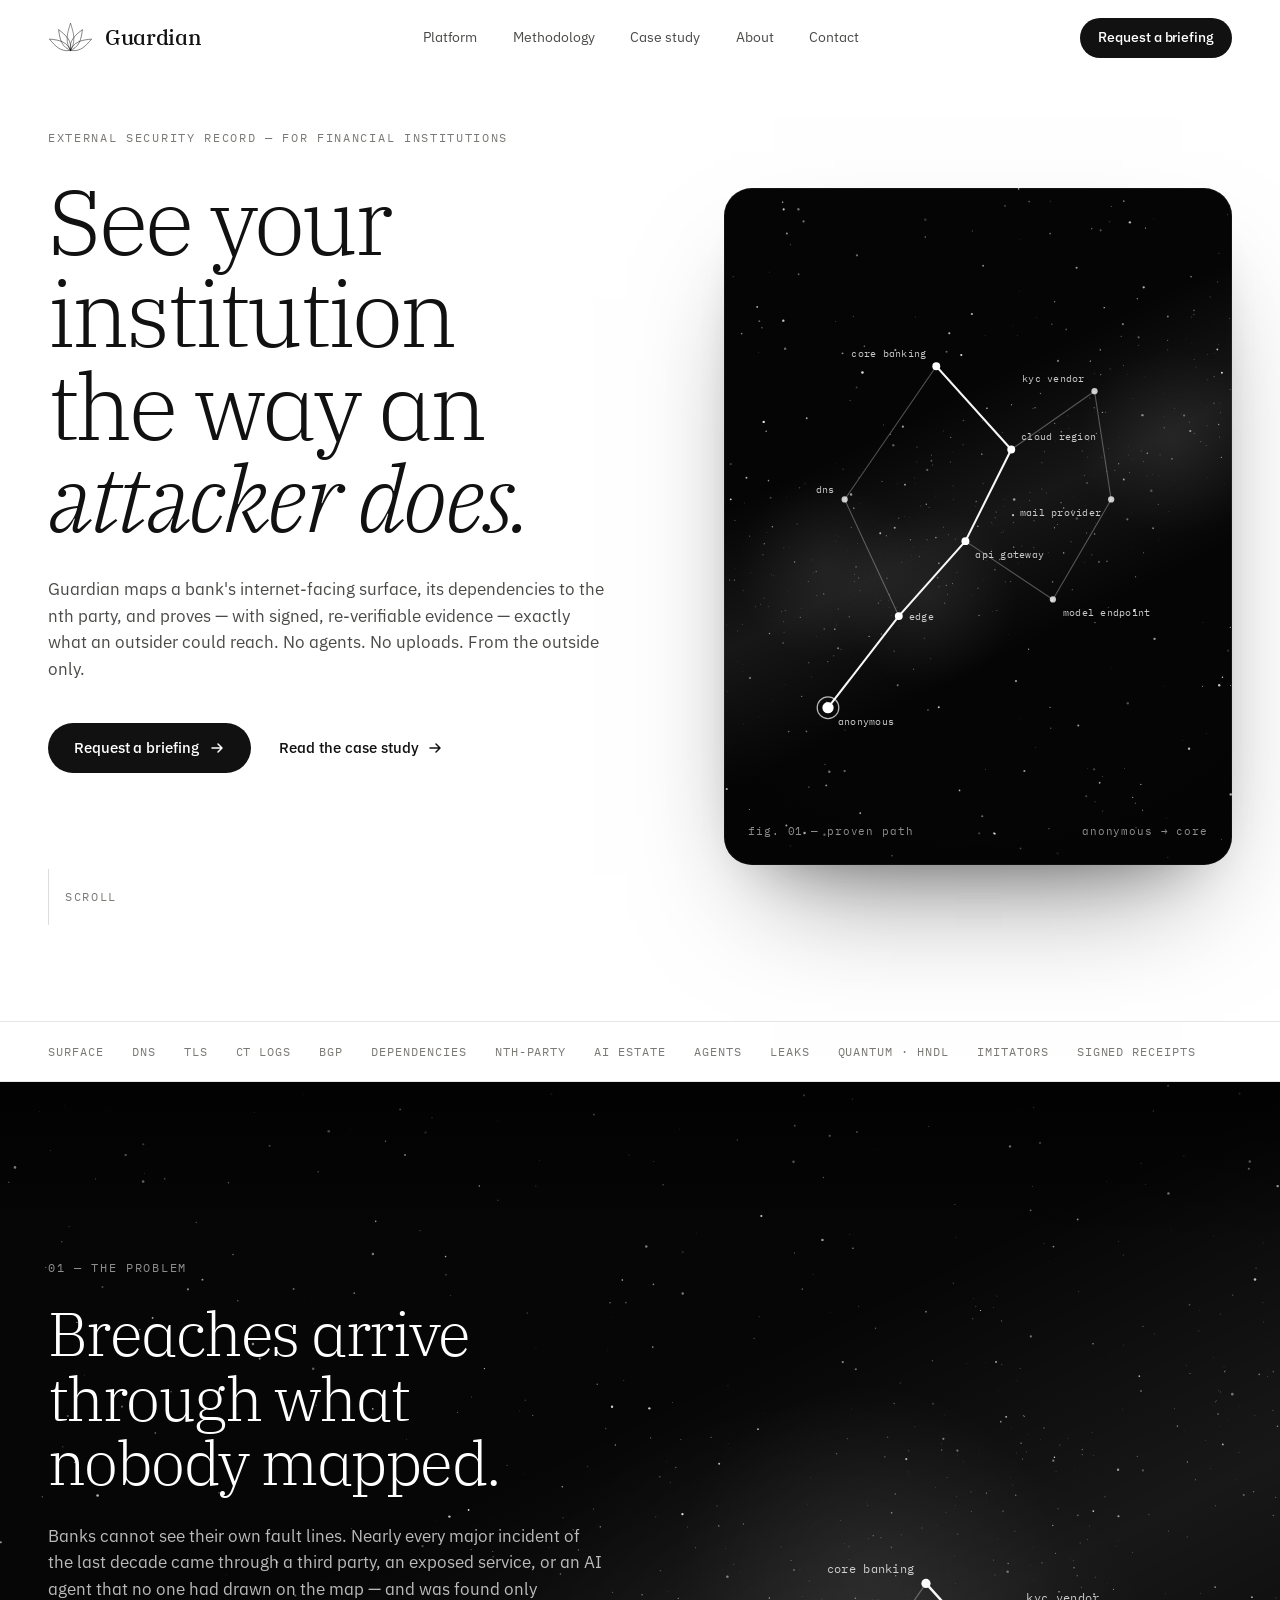
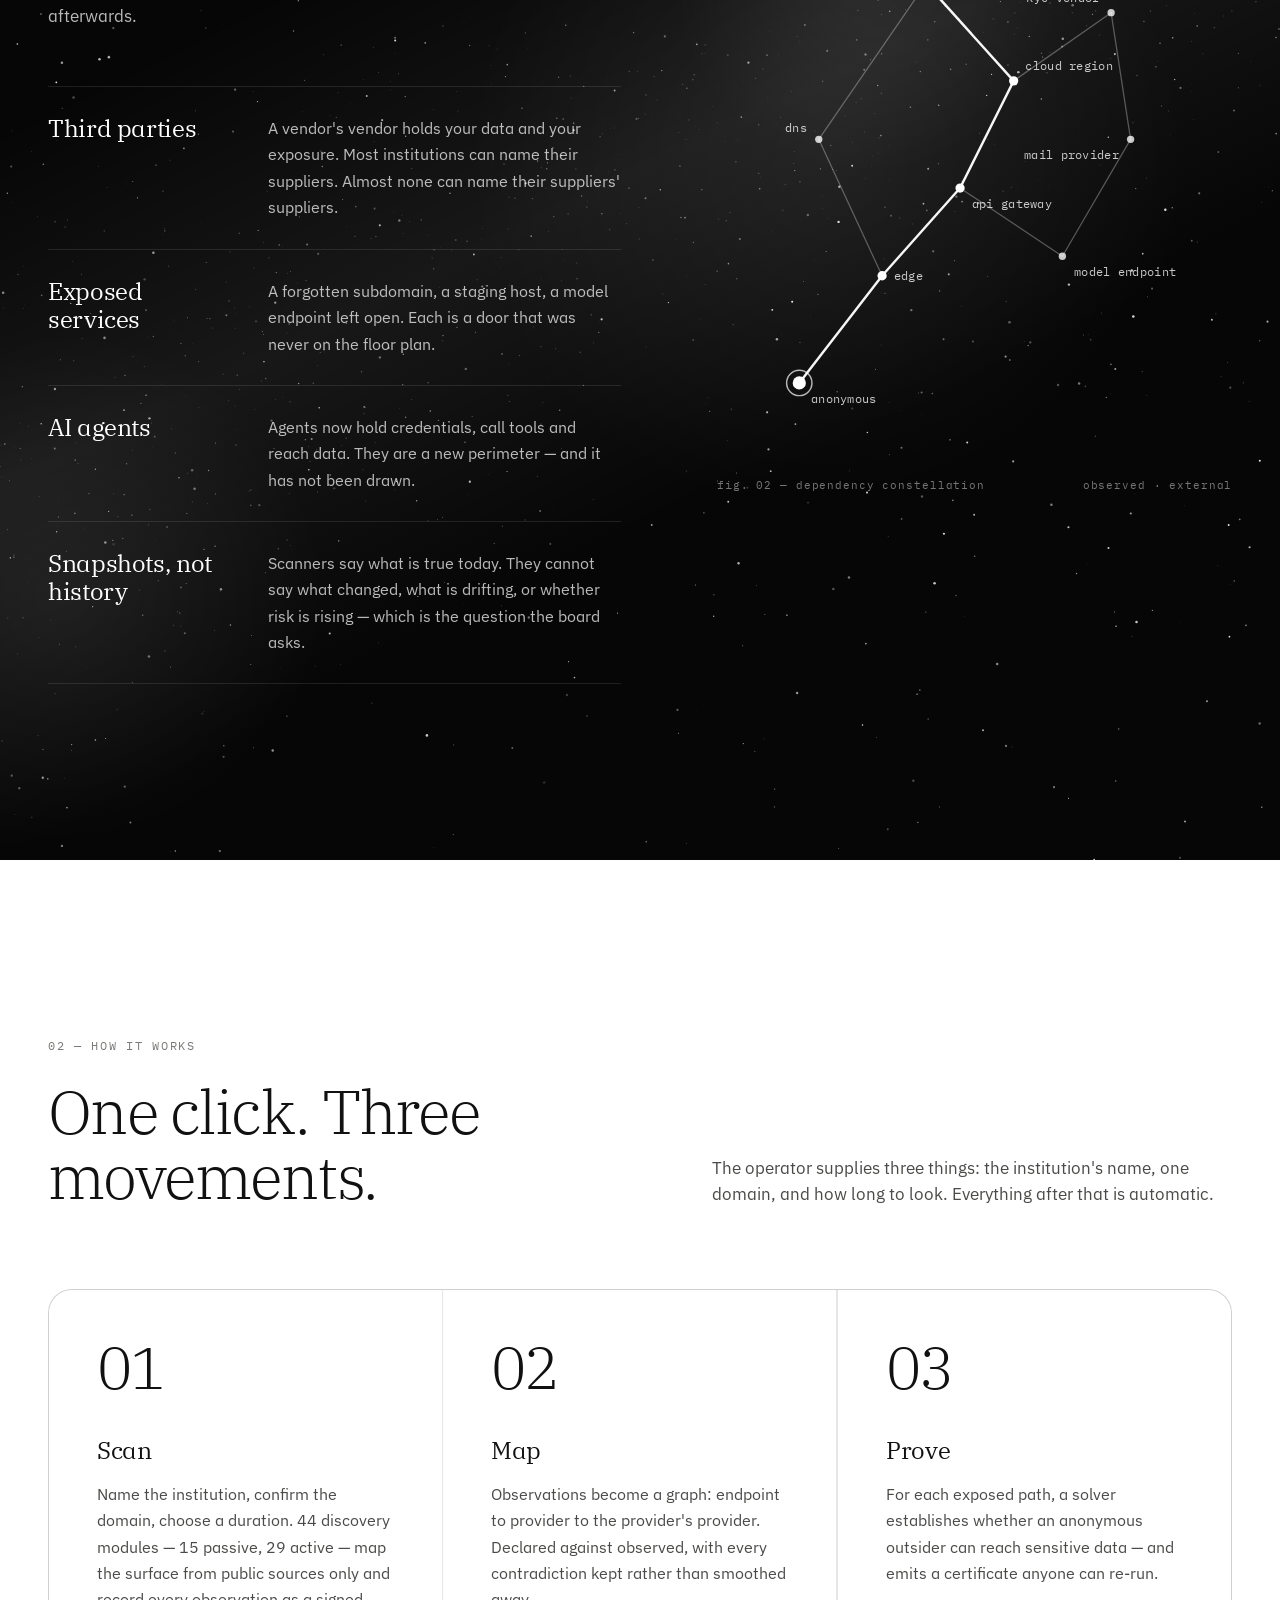
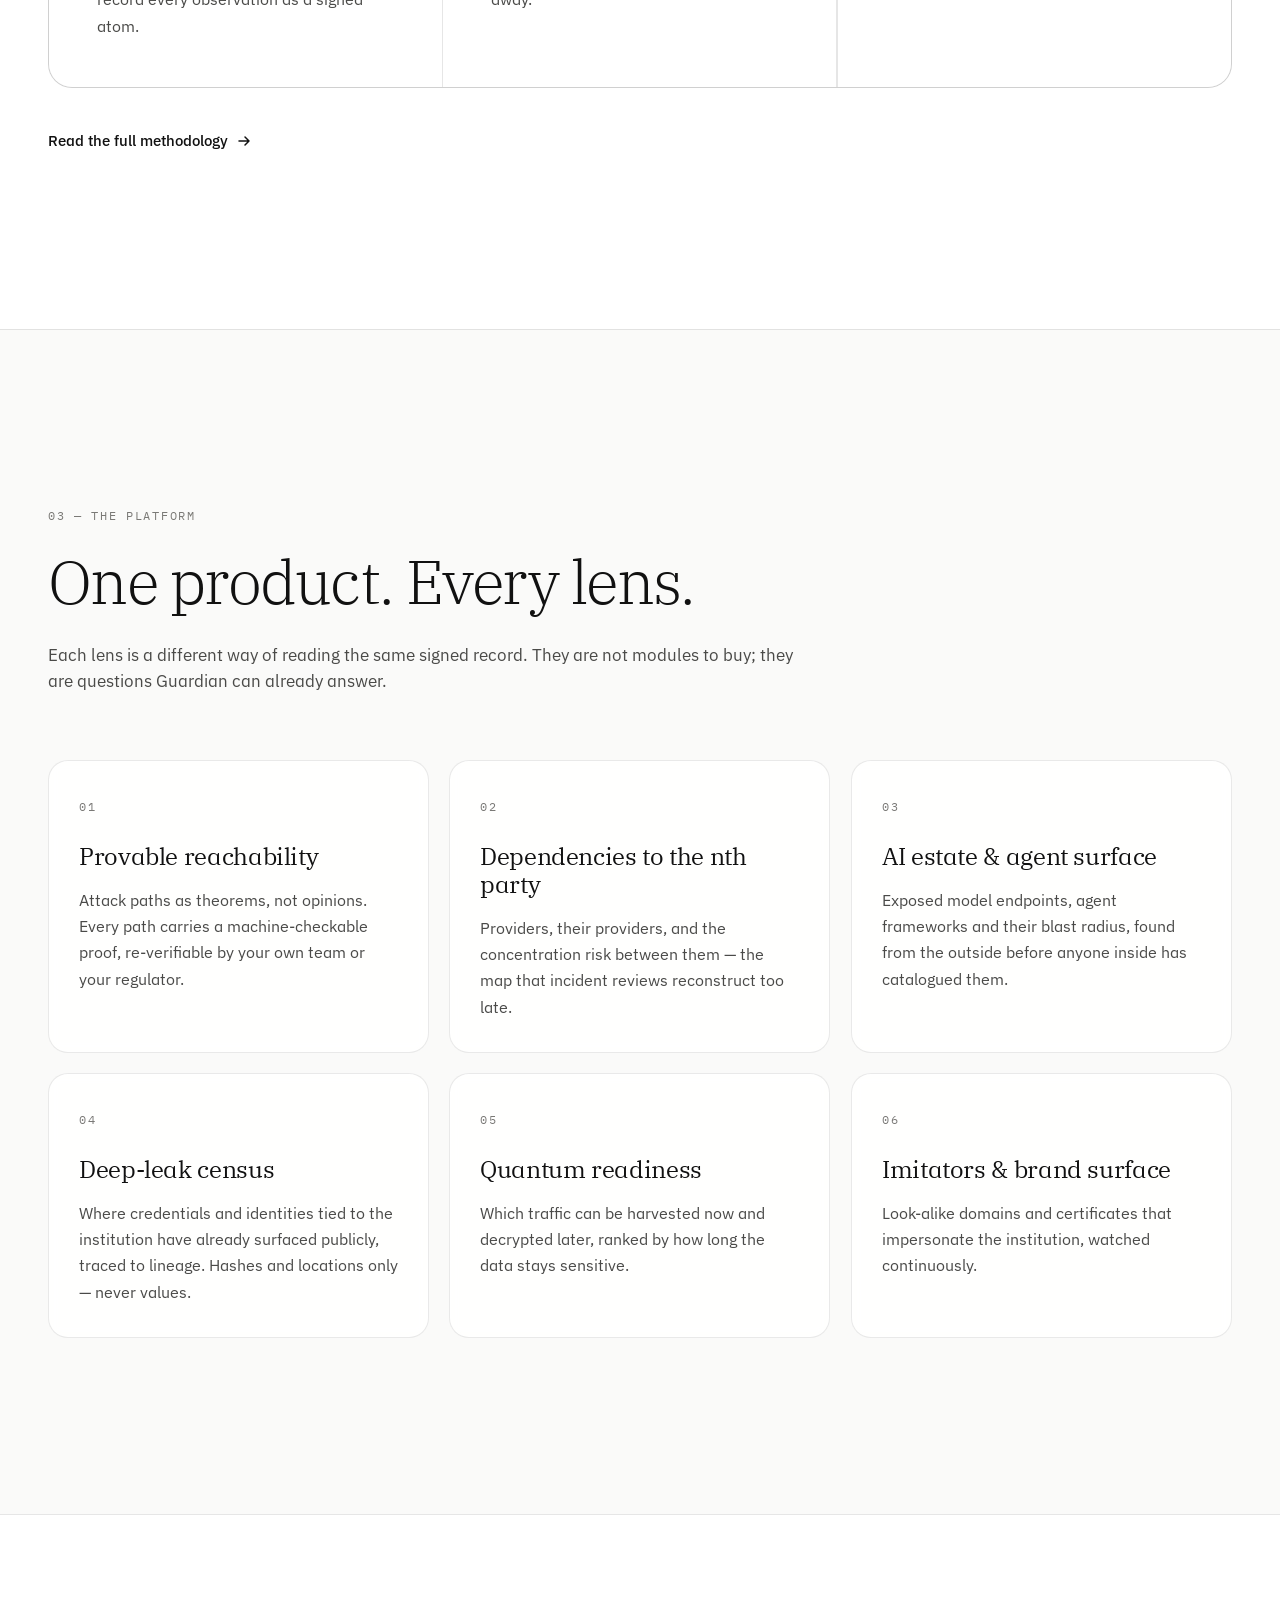
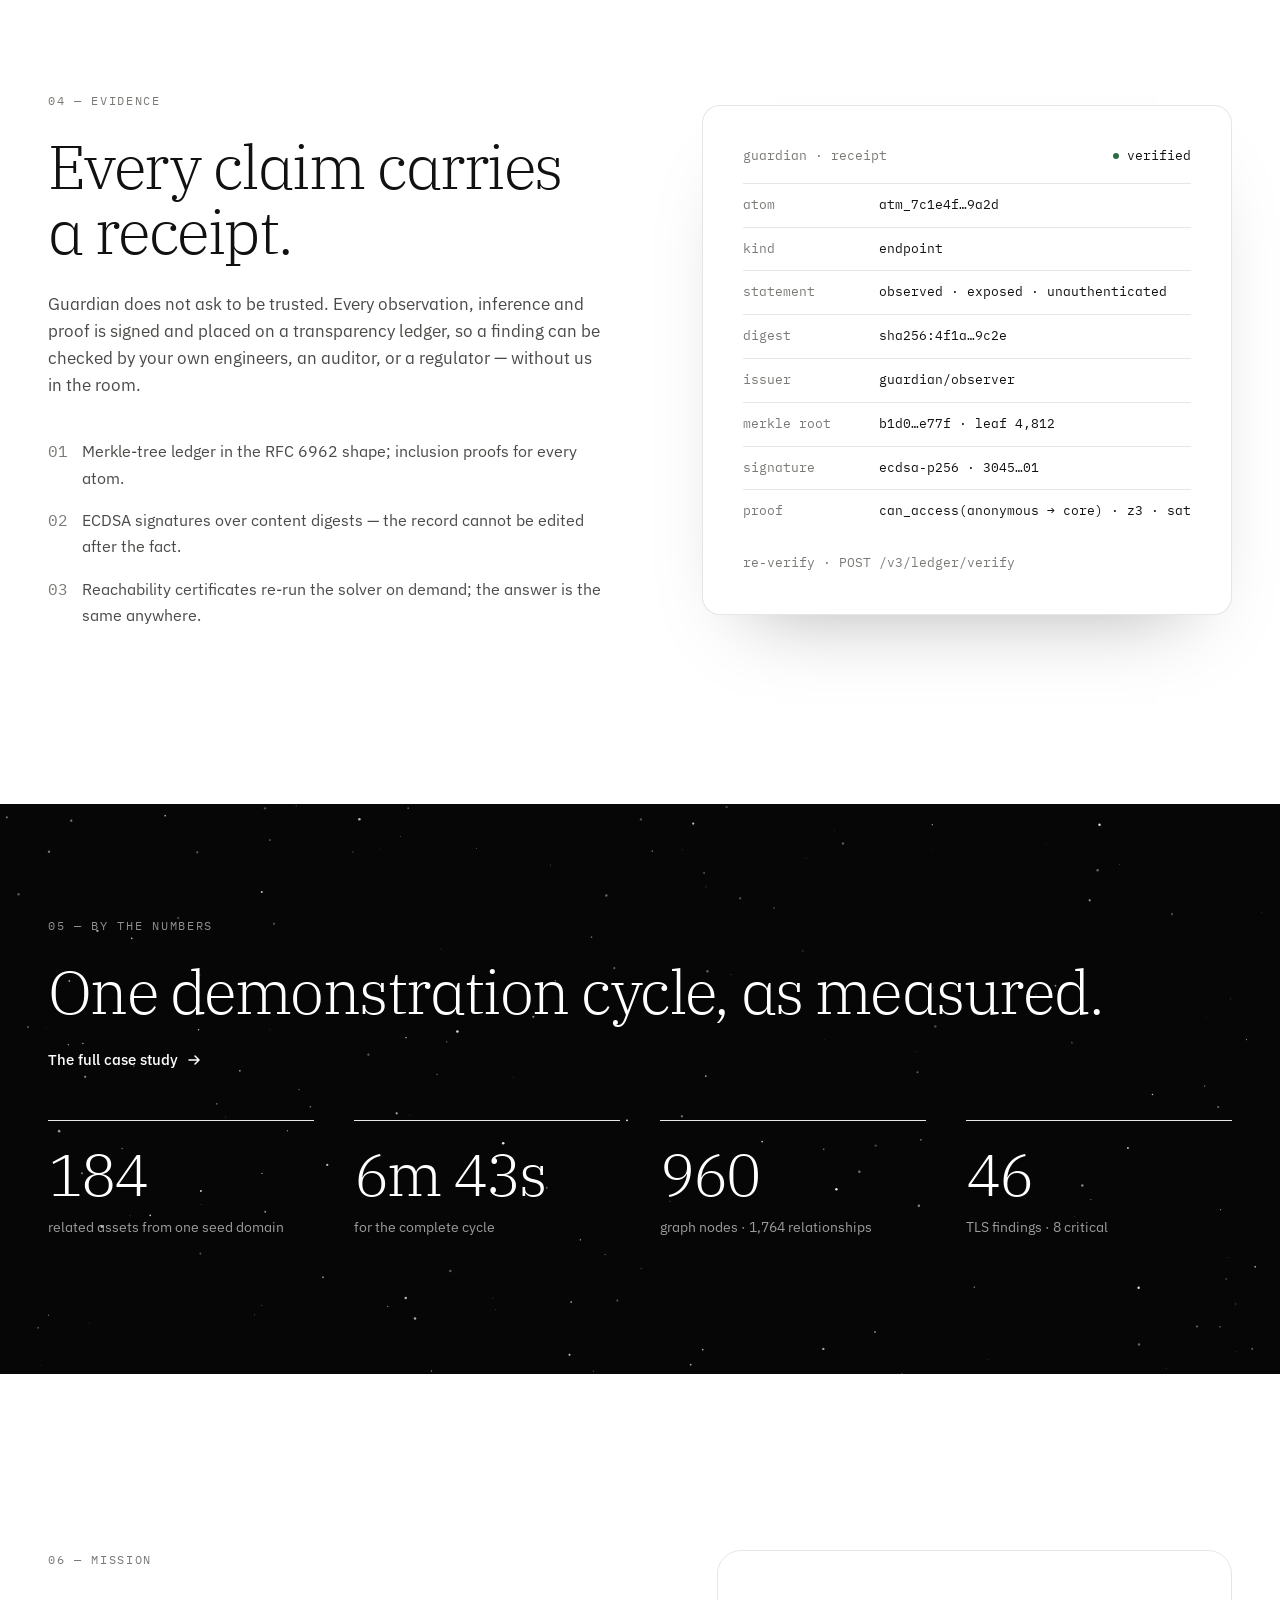
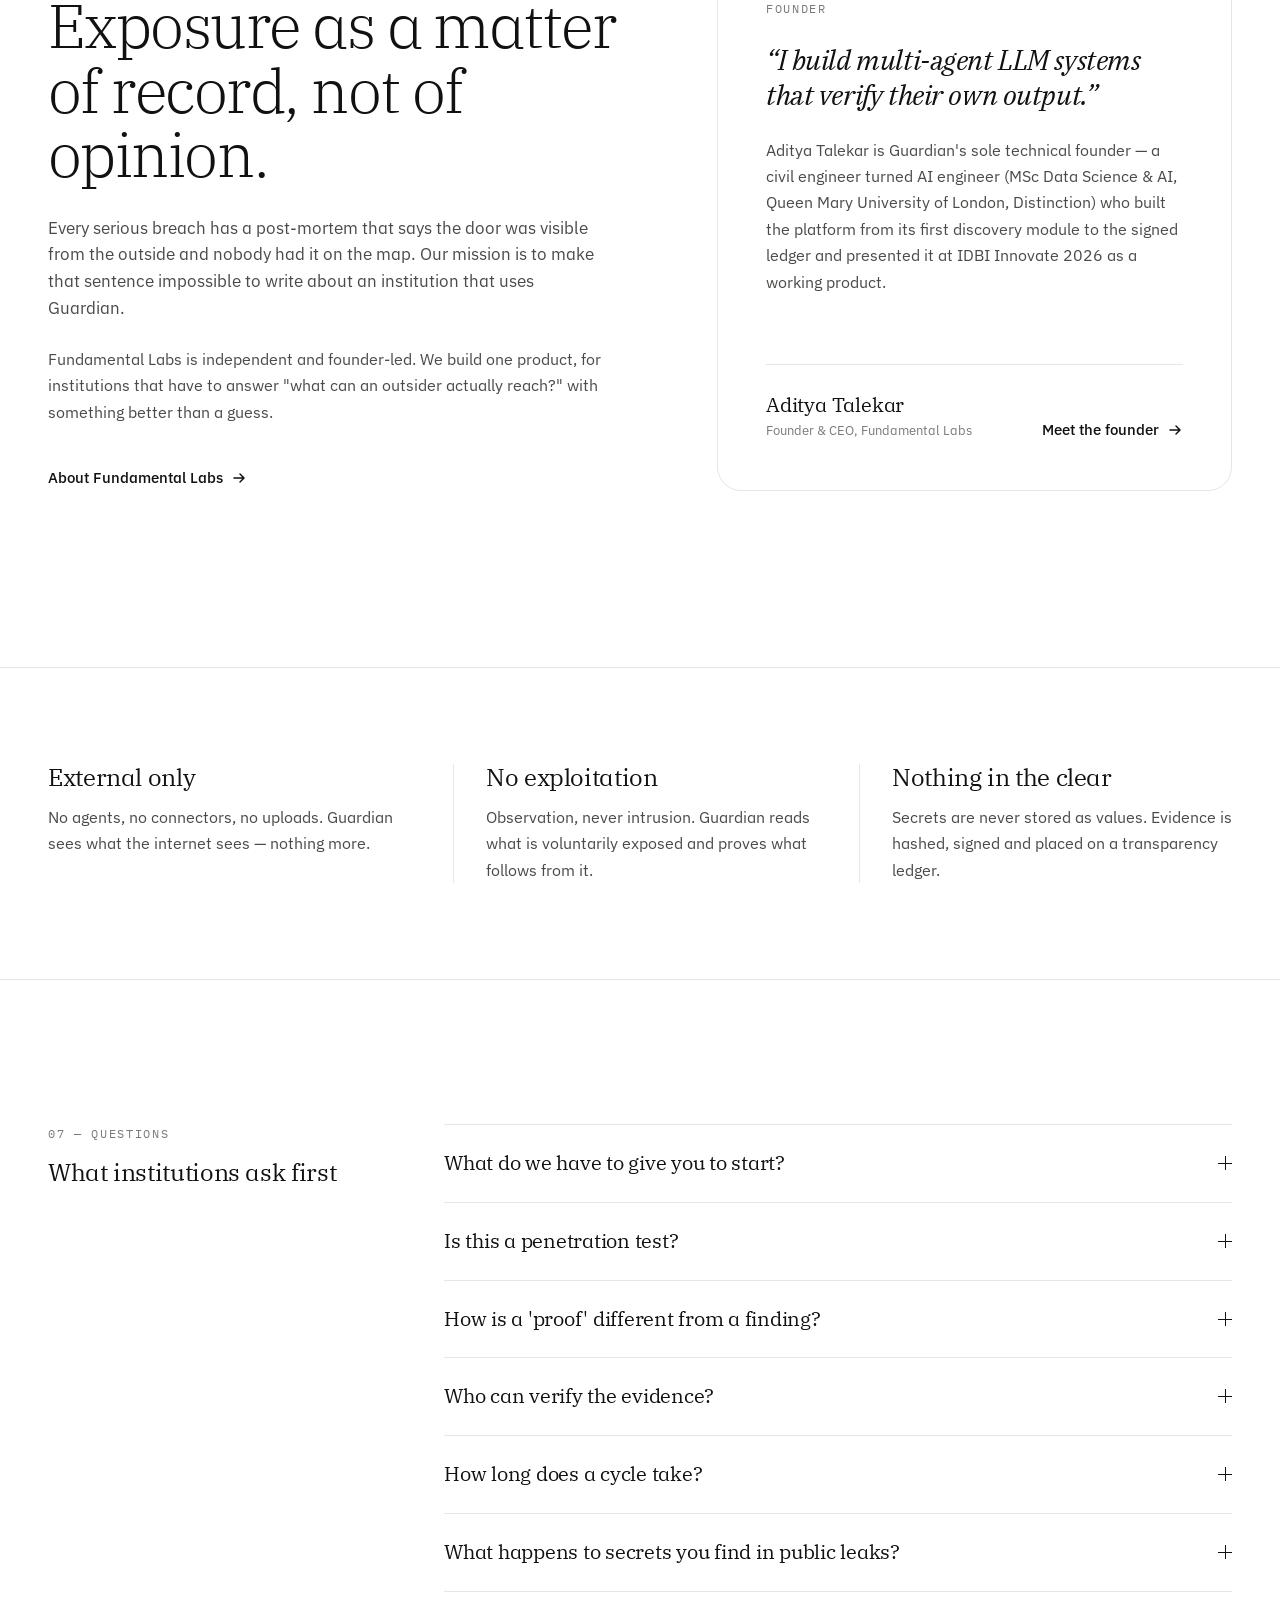
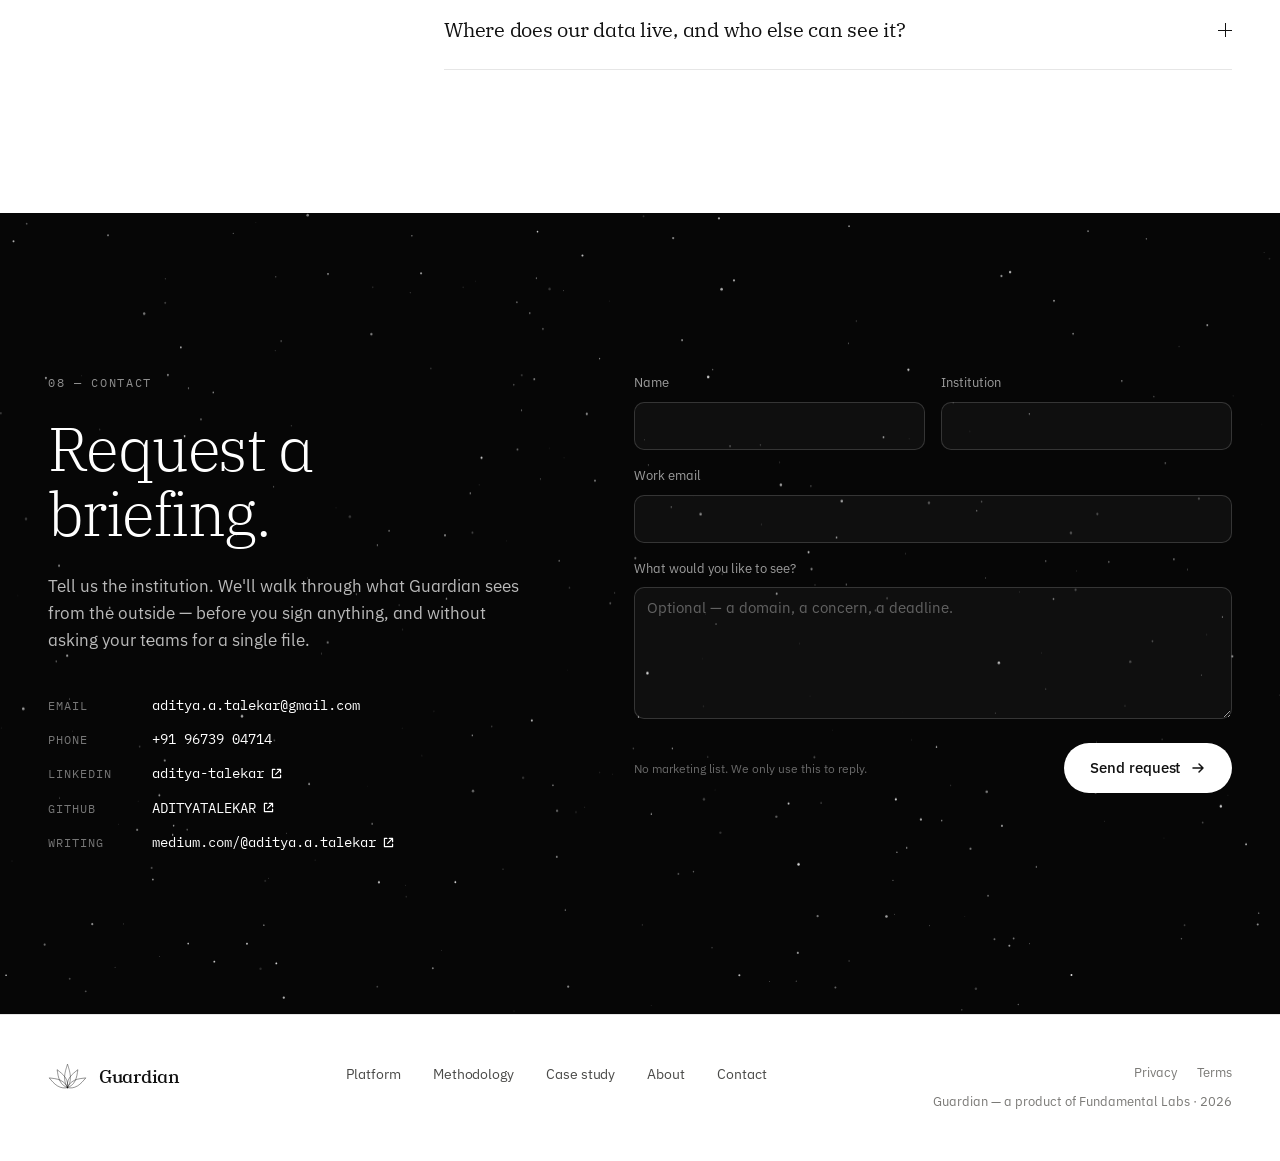
==== index.html @ 16687153 "Publish Fundamental Labs website (built files) Static build of the public website only: no console, " ====
<!doctype html>
<html lang="en">
  <head>
    <meta charset="UTF-8" />
    <meta name="viewport" content="width=device-width, initial-scale=1.0" />
    <meta name="color-scheme" content="light dark" />
    <title>Guardian</title>
    <!-- Favicon: the original five-petal Guardian lotus (same petal path as src/components/brand/BrandLotus.tsx).
         Near-white by default (dark product); ink in a light OS context. -->
    <link
      rel="icon"
      type="image/svg+xml"
      href="data:image/svg+xml,%3Csvg xmlns='http://www.w3.org/2000/svg' viewBox='0 0 132 88' fill='none' stroke='%23f2f2f2' stroke-width='6' stroke-linecap='round' stroke-linejoin='round'%3E%3Cstyle%3E@media(prefers-color-scheme:light)%7Bsvg%7Bstroke:%23171717%7D%7D%3C/style%3E%3Cg transform='translate(6 0)'%3E%3Cpath d='M0 0C-7-8-13-20-12-37C-11-51-5-65 0-78C5-65 11-51 12-37C13-20 7-8 0 0Z' transform='translate(60 78) rotate(-62) scale(.9 .9)'/%3E%3Cpath d='M0 0C-7-8-13-20-12-37C-11-51-5-65 0-78C5-65 11-51 12-37C13-20 7-8 0 0Z' transform='translate(60 78) rotate(62) scale(.9 .9)'/%3E%3Cpath d='M0 0C-7-8-13-20-12-37C-11-51-5-65 0-78C5-65 11-51 12-37C13-20 7-8 0 0Z' transform='translate(60 78) rotate(-30) scale(.9 .9)'/%3E%3Cpath d='M0 0C-7-8-13-20-12-37C-11-51-5-65 0-78C5-65 11-51 12-37C13-20 7-8 0 0Z' transform='translate(60 78) rotate(30) scale(.9 .9)'/%3E%3Cpath d='M0 0C-7-8-13-20-12-37C-11-51-5-65 0-78C5-65 11-51 12-37C13-20 7-8 0 0Z' transform='translate(60 78) scale(.82 1.02)'/%3E%3C/g%3E%3C/svg%3E"
    />
    <link rel="preconnect" href="https://fonts.googleapis.com" />
    <link rel="preconnect" href="https://fonts.gstatic.com" crossorigin />
    <link
      href="https://fonts.googleapis.com/css2?family=IBM+Plex+Sans:wght@400;500;600;700&family=IBM+Plex+Mono:wght@400;500;600&family=IBM+Plex+Serif:ital,wght@0,300;0,400;0,500;0,600;1,300;1,400&display=swap"
      rel="stylesheet"
    />
    <script type="module" crossorigin src="/assets/index-DrKxMUwt.js"></script>
    <link rel="stylesheet" crossorigin href="/assets/index-DSlDQQ5s.css">
  </head>
  <body>
    <div id="root"></div>
  </body>
</html>
---- assets/index-DSlDQQ5s.css ----
:root{--nav-w: 248px;--nav-collapsed-w: 60px;--rail-w: 244px;--drawer-w: 480px;--header-h: 60px;--content-max: 1200px;--font-sans: "IBM Plex Sans", ui-sans-serif, system-ui, -apple-system, sans-serif;--font-mono: "IBM Plex Mono", ui-monospace, "SFMono-Regular", Menlo, monospace;--font-serif: "IBM Plex Serif", ui-serif, Georgia, "Times New Roman", serif;--c-bg: 255 255 255;--c-canvas: 255 255 255;--c-page: 255 255 255;--c-surface: 255 255 255;--c-surface-2: 246 246 245;--c-surface-3: 237 237 235;--c-hover: 246 246 245;--c-line: 231 231 230;--c-line-strong: 214 213 210;--c-fg: 17 17 17;--c-fg-muted: 74 74 72;--c-fg-faint: 122 121 118;--c-fg-ghost: 168 167 163;--c-accent: 17 17 17;--c-accent-fg: 255 255 255;--c-focus: 17 17 17;--c-inverse: 17 17 17;--c-inverse-fg: 255 255 255;--c-sev-critical: 180 35 42;--c-sev-high: 181 106 27;--c-sev-medium: 154 123 20;--c-sev-low: 74 74 72;--c-sev-info: 122 121 118;--c-ok: 47 106 67;--c-warn: 154 123 20;--c-danger: 180 35 42;--st-observed: 74 74 72;--st-verified: 47 106 67;--st-attested: 90 75 122;--st-inferred: 154 123 20;--st-simulated: 122 121 118;--st-contradicted: 180 35 42;--st-unknown: 168 167 163;--as-observed: 74 74 72;--as-declared: 154 123 20;--as-both: 47 106 67;--as-contradicted: 180 35 42;--c-graph-edge: 214 213 210;--c-graph-node: 17 17 17;--shadow-hover: 0 1px 3px rgb(17 17 17 / .06);--shadow-pop: 0 10px 34px rgb(17 17 17 / .1), 0 0 0 1px rgb(17 17 17 / .04);color-scheme:light}:root[data-theme=dark]{--c-bg: 8 8 8;--c-canvas: 10 10 10;--c-page: 14 14 14;--c-surface: 18 18 18;--c-surface-2: 26 26 26;--c-surface-3: 36 36 36;--c-hover: 26 26 26;--c-line: 32 32 32;--c-line-strong: 52 52 52;--c-fg: 242 242 242;--c-fg-muted: 182 182 182;--c-fg-faint: 138 138 138;--c-fg-ghost: 96 96 96;--c-accent: 242 242 242;--c-accent-fg: 8 8 8;--c-focus: 242 242 242;--c-inverse: 242 242 242;--c-inverse-fg: 8 8 8;--c-sev-critical: 240 90 86;--c-sev-high: 232 146 64;--c-sev-medium: 214 178 74;--c-sev-low: 150 150 150;--c-sev-info: 138 138 138;--c-ok: 86 184 120;--c-warn: 214 178 74;--c-danger: 240 90 86;--st-observed: 150 150 150;--st-verified: 86 184 120;--st-attested: 168 142 224;--st-inferred: 214 178 74;--st-simulated: 138 138 138;--st-contradicted: 240 90 86;--st-unknown: 96 96 96;--as-observed: 150 150 150;--as-declared: 214 178 74;--as-both: 86 184 120;--as-contradicted: 240 90 86;--c-graph-edge: 52 52 52;--c-graph-node: 242 242 242;--shadow-hover: 0 1px 3px rgb(0 0 0 / .6);--shadow-pop: 0 16px 48px rgb(0 0 0 / .7), 0 0 0 1px rgb(255 255 255 / .06);color-scheme:dark}*,:before,:after{box-sizing:border-box;border-width:0;border-style:solid;border-color:#e5e7eb}:before,:after{--tw-content: ""}html,:host{line-height:1.5;-webkit-text-size-adjust:100%;-moz-tab-size:4;-o-tab-size:4;tab-size:4;font-family:var(--font-sans),ui-sans-serif,system-ui,sans-serif;font-feature-settings:normal;font-variation-settings:normal;-webkit-tap-highlight-color:transparent}body{margin:0;line-height:inherit}hr{height:0;color:inherit;border-top-width:1px}abbr:where([title]){-webkit-text-decoration:underline dotted;text-decoration:underline dotted}h1,h2,h3,h4,h5,h6{font-size:inherit;font-weight:inherit}a{color:inherit;text-decoration:inherit}b,strong{font-weight:bolder}code,kbd,samp,pre{font-family:var(--font-mono),ui-monospace,SFMono-Regular,Menlo,monospace;font-feature-settings:normal;font-variation-settings:normal;font-size:1em}small{font-size:80%}sub,sup{font-size:75%;line-height:0;position:relative;vertical-align:baseline}sub{bottom:-.25em}sup{top:-.5em}table{text-indent:0;border-color:inherit;border-collapse:collapse}button,input,optgroup,select,textarea{font-family:inherit;font-feature-settings:inherit;font-variation-settings:inherit;font-size:100%;font-weight:inherit;line-height:inherit;letter-spacing:inherit;color:inherit;margin:0;padding:0}button,select{text-transform:none}button,input:where([type=button]),input:where([type=reset]),input:where([type=submit]){-webkit-appearance:button;background-color:transparent;background-image:none}:-moz-focusring{outline:auto}:-moz-ui-invalid{box-shadow:none}progress{vertical-align:baseline}::-webkit-inner-spin-button,::-webkit-outer-spin-button{height:auto}[type=search]{-webkit-appearance:textfield;outline-offset:-2px}::-webkit-search-decoration{-webkit-appearance:none}::-webkit-file-upload-button{-webkit-appearance:button;font:inherit}summary{display:list-item}blockquote,dl,dd,h1,h2,h3,h4,h5,h6,hr,figure,p,pre{margin:0}fieldset{margin:0;padding:0}legend{padding:0}ol,ul,menu{list-style:none;margin:0;padding:0}dialog{padding:0}textarea{resize:vertical}input::-moz-placeholder,textarea::-moz-placeholder{opacity:1;color:#9ca3af}input::placeholder,textarea::placeholder{opacity:1;color:#9ca3af}button,[role=button]{cursor:pointer}:disabled{cursor:default}img,svg,video,canvas,audio,iframe,embed,object{display:block;vertical-align:middle}img,video{max-width:100%;height:auto}[hidden]{display:none}html,body,#root{height:100%}body{--tw-bg-opacity: 1;background-color:rgb(var(--c-bg) / var(--tw-bg-opacity));font-family:var(--font-sans),ui-sans-serif,system-ui,sans-serif;--tw-text-opacity: 1;color:rgb(var(--c-fg) / var(--tw-text-opacity));font-size:14px;line-height:1.6;font-feature-settings:"ss01","tnum";-webkit-font-smoothing:antialiased;-moz-osx-font-smoothing:grayscale}*{--tw-border-opacity: 1;border-color:rgb(var(--c-line) / var(--tw-border-opacity))}h1,h2{font-family:var(--font-serif),ui-serif,Georgia,serif;letter-spacing:-.01em}h3{font-family:var(--font-serif),ui-serif,Georgia,serif;letter-spacing:-.005em}code,kbd,samp,pre,.mono{font-family:var(--font-mono),ui-monospace,SFMono-Regular,Menlo,monospace}::-moz-selection{background:rgb(var(--c-accent) / .14);color:rgb(var(--c-fg))}::selection{background:rgb(var(--c-accent) / .14);color:rgb(var(--c-fg))}:focus-visible{outline:2px solid rgb(var(--c-focus));outline-offset:2px}button{-webkit-user-select:none;-moz-user-select:none;user-select:none}input,select,textarea{border-radius:6px;border-width:1px;--tw-border-opacity: 1;border-color:rgb(var(--c-line-strong) / var(--tw-border-opacity));--tw-bg-opacity: 1;background-color:rgb(var(--c-surface) / var(--tw-bg-opacity));padding-left:.75rem;padding-right:.75rem;font-size:14px;line-height:1.6;--tw-text-opacity: 1;color:rgb(var(--c-fg) / var(--tw-text-opacity));transition:border-color .14s ease-out,box-shadow .14s ease-out}input:not([type=checkbox]):not([type=radio]),select{height:38px}textarea{padding-top:.5rem;padding-bottom:.5rem;line-height:1.6}input:focus,select:focus,textarea:focus{outline:2px solid transparent;outline-offset:2px;border-color:rgb(var(--c-focus));box-shadow:0 0 0 1px rgb(var(--c-focus))}input::-moz-placeholder,textarea::-moz-placeholder{--tw-text-opacity: 1;color:rgb(var(--c-fg-ghost) / var(--tw-text-opacity))}input::placeholder,textarea::placeholder{--tw-text-opacity: 1;color:rgb(var(--c-fg-ghost) / var(--tw-text-opacity))}input[type=checkbox]{height:1rem;width:1rem;border-radius:4px;accent-color:rgb(var(--c-accent))}select{-webkit-appearance:none;-moz-appearance:none;appearance:none;background-repeat:no-repeat;padding-right:2rem;background-image:url("data:image/svg+xml;utf8,<svg xmlns='http://www.w3.org/2000/svg' width='12' height='12' viewBox='0 0 24 24' fill='none' stroke='%23787774' stroke-width='2' stroke-linecap='round' stroke-linejoin='round'><path d='m6 9 6 6 6-6'/></svg>");background-position:right 11px center}::-webkit-scrollbar{width:10px;height:10px}::-webkit-scrollbar-thumb{background:rgb(var(--c-line-strong));border-radius:10px;border:3px solid transparent;background-clip:padding-box}::-webkit-scrollbar-thumb:hover{background:rgb(var(--c-fg-ghost));background-clip:padding-box;border:3px solid transparent}::-webkit-scrollbar-track{background:transparent}*{scrollbar-width:thin;scrollbar-color:rgb(var(--c-line-strong)) transparent}@media(prefers-reduced-motion:reduce){*,*:before,*:after{animation-duration:.01ms!important;animation-iteration-count:1!important;transition-duration:.01ms!important}}*,:before,:after{--tw-border-spacing-x: 0;--tw-border-spacing-y: 0;--tw-translate-x: 0;--tw-translate-y: 0;--tw-rotate: 0;--tw-skew-x: 0;--tw-skew-y: 0;--tw-scale-x: 1;--tw-scale-y: 1;--tw-pan-x: ;--tw-pan-y: ;--tw-pinch-zoom: ;--tw-scroll-snap-strictness: proximity;--tw-gradient-from-position: ;--tw-gradient-via-position: ;--tw-gradient-to-position: ;--tw-ordinal: ;--tw-slashed-zero: ;--tw-numeric-figure: ;--tw-numeric-spacing: ;--tw-numeric-fraction: ;--tw-ring-inset: ;--tw-ring-offset-width: 0px;--tw-ring-offset-color: #fff;--tw-ring-color: rgb(59 130 246 / .5);--tw-ring-offset-shadow: 0 0 #0000;--tw-ring-shadow: 0 0 #0000;--tw-shadow: 0 0 #0000;--tw-shadow-colored: 0 0 #0000;--tw-blur: ;--tw-brightness: ;--tw-contrast: ;--tw-grayscale: ;--tw-hue-rotate: ;--tw-invert: ;--tw-saturate: ;--tw-sepia: ;--tw-drop-shadow: ;--tw-backdrop-blur: ;--tw-backdrop-brightness: ;--tw-backdrop-contrast: ;--tw-backdrop-grayscale: ;--tw-backdrop-hue-rotate: ;--tw-backdrop-invert: ;--tw-backdrop-opacity: ;--tw-backdrop-saturate: ;--tw-backdrop-sepia: ;--tw-contain-size: ;--tw-contain-layout: ;--tw-contain-paint: ;--tw-contain-style: }::backdrop{--tw-border-spacing-x: 0;--tw-border-spacing-y: 0;--tw-translate-x: 0;--tw-translate-y: 0;--tw-rotate: 0;--tw-skew-x: 0;--tw-skew-y: 0;--tw-scale-x: 1;--tw-scale-y: 1;--tw-pan-x: ;--tw-pan-y: ;--tw-pinch-zoom: ;--tw-scroll-snap-strictness: proximity;--tw-gradient-from-position: ;--tw-gradient-via-position: ;--tw-gradient-to-position: ;--tw-ordinal: ;--tw-slashed-zero: ;--tw-numeric-figure: ;--tw-numeric-spacing: ;--tw-numeric-fraction: ;--tw-ring-inset: ;--tw-ring-offset-width: 0px;--tw-ring-offset-color: #fff;--tw-ring-color: rgb(59 130 246 / .5);--tw-ring-offset-shadow: 0 0 #0000;--tw-ring-shadow: 0 0 #0000;--tw-shadow: 0 0 #0000;--tw-shadow-colored: 0 0 #0000;--tw-blur: ;--tw-brightness: ;--tw-contrast: ;--tw-grayscale: ;--tw-hue-rotate: ;--tw-invert: ;--tw-saturate: ;--tw-sepia: ;--tw-drop-shadow: ;--tw-backdrop-blur: ;--tw-backdrop-brightness: ;--tw-backdrop-contrast: ;--tw-backdrop-grayscale: ;--tw-backdrop-hue-rotate: ;--tw-backdrop-invert: ;--tw-backdrop-opacity: ;--tw-backdrop-saturate: ;--tw-backdrop-sepia: ;--tw-contain-size: ;--tw-contain-layout: ;--tw-contain-paint: ;--tw-contain-style: }.container{width:100%}@media(min-width:640px){.container{max-width:640px}}@media(min-width:768px){.container{max-width:768px}}@media(min-width:1024px){.container{max-width:1024px}}@media(min-width:1280px){.container{max-width:1280px}}@media(min-width:1536px){.container{max-width:1536px}}.mono{font-family:var(--font-mono),ui-monospace,SFMono-Regular,Menlo,monospace;font-size:12px;line-height:18px}.card{border-radius:8px;border-width:1px;--tw-border-opacity: 1;border-color:rgb(var(--c-line) / var(--tw-border-opacity));--tw-bg-opacity: 1;background-color:rgb(var(--c-surface) / var(--tw-bg-opacity))}.card-clickable{border-radius:8px;border-width:1px;--tw-border-opacity: 1;border-color:rgb(var(--c-line) / var(--tw-border-opacity));--tw-bg-opacity: 1;background-color:rgb(var(--c-surface) / var(--tw-bg-opacity));transition-property:box-shadow;transition-duration:.15s;transition-timing-function:cubic-bezier(0,0,.2,1)}.card-clickable:hover{--tw-shadow: var(--shadow-hover);--tw-shadow-colored: var(--shadow-hover);box-shadow:var(--tw-ring-offset-shadow, 0 0 #0000),var(--tw-ring-shadow, 0 0 #0000),var(--tw-shadow);--tw-shadow-color: rgb(var(--c-hover) / 1);--tw-shadow: var(--tw-shadow-colored)}.page-title{font-family:var(--font-serif),ui-serif,Georgia,serif;font-size:28px;line-height:34px;font-weight:600;--tw-text-opacity: 1;color:rgb(var(--c-fg) / var(--tw-text-opacity));letter-spacing:-.01em}.section-title{font-family:var(--font-serif),ui-serif,Georgia,serif;font-size:18px;line-height:26px;font-weight:600;--tw-text-opacity: 1;color:rgb(var(--c-fg) / var(--tw-text-opacity));letter-spacing:-.005em}.label-mono{font-family:var(--font-sans),ui-sans-serif,system-ui,sans-serif;font-size:11px;line-height:16px;font-weight:500;letter-spacing:.04em;--tw-text-opacity: 1;color:rgb(var(--c-fg-faint) / var(--tw-text-opacity))}.meta{font-size:11px;line-height:16px;--tw-text-opacity: 1;color:rgb(var(--c-fg-faint) / var(--tw-text-opacity))}.meaning{font-size:12px;line-height:18px;--tw-text-opacity: 1;color:rgb(var(--c-fg-faint) / var(--tw-text-opacity))}.link{cursor:pointer;--tw-text-opacity: 1;color:rgb(var(--c-accent) / var(--tw-text-opacity));text-decoration-line:underline;text-decoration-color:rgb(var(--c-fg-ghost) / 1);text-underline-offset:2px}.link:hover{text-decoration-color:rgb(var(--c-fg) / 1)}.row-click{cursor:pointer;transition-property:color,background-color,border-color,text-decoration-color,fill,stroke;transition-duration:.15s;transition-timing-function:cubic-bezier(0,0,.2,1)}.row-click:hover{--tw-bg-opacity: 1;background-color:rgb(var(--c-surface-2) / var(--tw-bg-opacity))}.hairline-rows>*+*{border-top-width:1px;--tw-border-opacity: 1;border-color:rgb(var(--c-line) / var(--tw-border-opacity))}.stack{display:flex;flex-direction:column;gap:2.5rem}.stack>*+*{border-top-width:1px;--tw-border-opacity: 1;border-color:rgb(var(--c-line) / var(--tw-border-opacity));padding-top:2.5rem}.pulse-dot{animation:pulse-dot 1.6s ease-in-out infinite}@keyframes pulse-dot{0%,to{opacity:1}50%{opacity:.35}}.sr-only{position:absolute;width:1px;height:1px;padding:0;margin:-1px;overflow:hidden;clip:rect(0,0,0,0);white-space:nowrap;border-width:0}.pointer-events-none{pointer-events:none}.\!visible{visibility:visible!important}.visible{visibility:visible}.static{position:static}.fixed{position:fixed}.absolute{position:absolute}.relative{position:relative}.sticky{position:sticky}.inset-0{inset:0}.inset-x-0{left:0;right:0}.-left-\[22px\]{left:-22px}.-left-\[3\.5px\]{left:-3.5px}.bottom-0{bottom:0}.bottom-10{bottom:2.5rem}.bottom-3{bottom:.75rem}.bottom-6{bottom:1.5rem}.left-0{left:0}.left-2{left:.5rem}.left-3{left:.75rem}.right-0{right:0}.right-3{right:.75rem}.right-6{right:1.5rem}.top-0{top:0}.top-11{top:2.75rem}.top-2{top:.5rem}.top-3{top:.75rem}.top-6{top:1.5rem}.top-\[6px\]{top:6px}.z-20{z-index:20}.z-30{z-index:30}.z-40{z-index:40}.z-50{z-index:50}.z-\[1\]{z-index:1}.m-0{margin:0}.-mx-3{margin-left:-.75rem;margin-right:-.75rem}.-my-3{margin-top:-.75rem;margin-bottom:-.75rem}.mx-1{margin-left:.25rem;margin-right:.25rem}.mx-1\.5{margin-left:.375rem;margin-right:.375rem}.mx-2{margin-left:.5rem;margin-right:.5rem}.mx-2\.5{margin-left:.625rem;margin-right:.625rem}.mx-auto{margin-left:auto;margin-right:auto}.my-1{margin-top:.25rem;margin-bottom:.25rem}.my-14{margin-top:3.5rem;margin-bottom:3.5rem}.my-8{margin-top:2rem;margin-bottom:2rem}.-mb-px{margin-bottom:-1px}.-mr-1{margin-right:-.25rem}.-mr-1\.5{margin-right:-.375rem}.-mt-1{margin-top:-.25rem}.-mt-1\.5{margin-top:-.375rem}.-mt-2{margin-top:-.5rem}.mb-1{margin-bottom:.25rem}.mb-1\.5{margin-bottom:.375rem}.mb-10{margin-bottom:2.5rem}.mb-2{margin-bottom:.5rem}.mb-2\.5{margin-bottom:.625rem}.mb-3{margin-bottom:.75rem}.mb-3\.5{margin-bottom:.875rem}.mb-4{margin-bottom:1rem}.mb-5{margin-bottom:1.25rem}.mb-6{margin-bottom:1.5rem}.mb-8{margin-bottom:2rem}.ml-1{margin-left:.25rem}.ml-2{margin-left:.5rem}.ml-auto{margin-left:auto}.mt-0{margin-top:0}.mt-0\.5{margin-top:.125rem}.mt-1{margin-top:.25rem}.mt-1\.5{margin-top:.375rem}.mt-10{margin-top:2.5rem}.mt-12{margin-top:3rem}.mt-14{margin-top:3.5rem}.mt-16{margin-top:4rem}.mt-2{margin-top:.5rem}.mt-2\.5{margin-top:.625rem}.mt-20{margin-top:5rem}.mt-24{margin-top:6rem}.mt-3{margin-top:.75rem}.mt-4{margin-top:1rem}.mt-5{margin-top:1.25rem}.mt-6{margin-top:1.5rem}.mt-7{margin-top:1.75rem}.mt-8{margin-top:2rem}.block{display:block}.inline-block{display:inline-block}.inline{display:inline}.flex{display:flex}.inline-flex{display:inline-flex}.table{display:table}.grid{display:grid}.contents{display:contents}.hidden{display:none}.aspect-\[3\/4\]{aspect-ratio:3/4}.aspect-square{aspect-ratio:1 / 1}.h-1{height:.25rem}.h-1\.5{height:.375rem}.h-10{height:2.5rem}.h-12{height:3rem}.h-14{height:3.5rem}.h-2{height:.5rem}.h-2\.5{height:.625rem}.h-3{height:.75rem}.h-3\.5{height:.875rem}.h-4{height:1rem}.h-40{height:10rem}.h-5{height:1.25rem}.h-6{height:1.5rem}.h-7{height:1.75rem}.h-8{height:2rem}.h-9{height:2.25rem}.h-\[76px\]{height:76px}.h-auto{height:auto}.h-full{height:100%}.h-header{height:var(--header-h)}.h-px{height:1px}.h-screen{height:100vh}.max-h-56{max-height:14rem}.max-h-\[64vh\]{max-height:64vh}.max-h-\[72vh\]{max-height:72vh}.max-h-\[76vh\]{max-height:76vh}.max-h-\[calc\(100vh-96px\)\]{max-height:calc(100vh - 96px)}.min-h-0{min-height:0px}.min-h-\[100svh\]{min-height:100svh}.min-h-\[44px\]{min-height:44px}.min-h-screen{min-height:100vh}.w-1{width:.25rem}.w-1\.5{width:.375rem}.w-1\/3{width:33.333333%}.w-10{width:2.5rem}.w-16{width:4rem}.w-2{width:.5rem}.w-2\.5{width:.625rem}.w-20{width:5rem}.w-3{width:.75rem}.w-3\.5{width:.875rem}.w-32{width:8rem}.w-4{width:1rem}.w-6{width:1.5rem}.w-8{width:2rem}.w-80{width:20rem}.w-full{width:100%}.w-nav{width:var(--nav-w)}.w-nav-collapsed{width:var(--nav-collapsed-w)}.w-px{width:1px}.w-rail{width:var(--rail-w)}.min-w-0{min-width:0px}.min-w-\[160px\]{min-width:160px}.min-w-\[180px\]{min-width:180px}.min-w-\[200px\]{min-width:200px}.min-w-\[220px\]{min-width:220px}.max-w-2xl{max-width:42rem}.max-w-3xl{max-width:48rem}.max-w-4xl{max-width:56rem}.max-w-\[1120px\]{max-width:1120px}.max-w-\[1200px\]{max-width:1200px}.max-w-\[220px\]{max-width:220px}.max-w-\[260px\]{max-width:260px}.max-w-\[480px\]{max-width:480px}.max-w-\[560px\]{max-width:560px}.max-w-\[60\%\]{max-width:60%}.max-w-\[620px\]{max-width:620px}.max-w-\[640px\]{max-width:640px}.max-w-\[680px\]{max-width:680px}.max-w-\[760px\]{max-width:760px}.max-w-\[920px\]{max-width:920px}.max-w-\[calc\(100vw-48px\)\]{max-width:calc(100vw - 48px)}.max-w-content{max-width:var(--content-max)}.max-w-md{max-width:28rem}.max-w-sm{max-width:24rem}.max-w-xl{max-width:36rem}.flex-1{flex:1 1 0%}.shrink-0{flex-shrink:0}.border-collapse{border-collapse:collapse}.-translate-y-\[6px\]{--tw-translate-y: -6px;transform:translate(var(--tw-translate-x),var(--tw-translate-y)) rotate(var(--tw-rotate)) skew(var(--tw-skew-x)) skewY(var(--tw-skew-y)) scaleX(var(--tw-scale-x)) scaleY(var(--tw-scale-y))}.translate-x-0{--tw-translate-x: 0px;transform:translate(var(--tw-translate-x),var(--tw-translate-y)) rotate(var(--tw-rotate)) skew(var(--tw-skew-x)) skewY(var(--tw-skew-y)) scaleX(var(--tw-scale-x)) scaleY(var(--tw-scale-y))}.translate-x-full{--tw-translate-x: 100%;transform:translate(var(--tw-translate-x),var(--tw-translate-y)) rotate(var(--tw-rotate)) skew(var(--tw-skew-x)) skewY(var(--tw-skew-y)) scaleX(var(--tw-scale-x)) scaleY(var(--tw-scale-y))}.translate-y-\[6px\]{--tw-translate-y: 6px;transform:translate(var(--tw-translate-x),var(--tw-translate-y)) rotate(var(--tw-rotate)) skew(var(--tw-skew-x)) skewY(var(--tw-skew-y)) scaleX(var(--tw-scale-x)) scaleY(var(--tw-scale-y))}.-rotate-45{--tw-rotate: -45deg;transform:translate(var(--tw-translate-x),var(--tw-translate-y)) rotate(var(--tw-rotate)) skew(var(--tw-skew-x)) skewY(var(--tw-skew-y)) scaleX(var(--tw-scale-x)) scaleY(var(--tw-scale-y))}.rotate-45{--tw-rotate: 45deg;transform:translate(var(--tw-translate-x),var(--tw-translate-y)) rotate(var(--tw-rotate)) skew(var(--tw-skew-x)) skewY(var(--tw-skew-y)) scaleX(var(--tw-scale-x)) scaleY(var(--tw-scale-y))}.transform{transform:translate(var(--tw-translate-x),var(--tw-translate-y)) rotate(var(--tw-rotate)) skew(var(--tw-skew-x)) skewY(var(--tw-skew-y)) scaleX(var(--tw-scale-x)) scaleY(var(--tw-scale-y))}@keyframes pulse{50%{opacity:.5}}.animate-pulse{animation:pulse 2s cubic-bezier(.4,0,.6,1) infinite}@keyframes spin{to{transform:rotate(360deg)}}.animate-spin{animation:spin 1s linear infinite}.cursor-grab{cursor:grab}.cursor-pointer{cursor:pointer}.touch-none{touch-action:none}.select-none{-webkit-user-select:none;-moz-user-select:none;user-select:none}.resize{resize:both}.scroll-mt-16{scroll-margin-top:4rem}.list-decimal{list-style-type:decimal}.list-disc{list-style-type:disc}.list-none{list-style-type:none}.columns-2{-moz-columns:2;columns:2}.grid-cols-1{grid-template-columns:repeat(1,minmax(0,1fr))}.grid-cols-2{grid-template-columns:repeat(2,minmax(0,1fr))}.grid-cols-\[1fr_auto\]{grid-template-columns:1fr auto}.grid-cols-\[22px_1fr\]{grid-template-columns:22px 1fr}.grid-cols-\[88px_1fr\]{grid-template-columns:88px 1fr}.grid-cols-\[auto_1fr_auto_1fr\]{grid-template-columns:auto 1fr auto 1fr}.grid-cols-\[minmax\(104px\,auto\)_1fr\]{grid-template-columns:minmax(104px,auto) 1fr}.flex-row-reverse{flex-direction:row-reverse}.flex-col{flex-direction:column}.flex-wrap{flex-wrap:wrap}.items-start{align-items:flex-start}.items-end{align-items:flex-end}.items-center{align-items:center}.items-baseline{align-items:baseline}.justify-start{justify-content:flex-start}.justify-end{justify-content:flex-end}.justify-center{justify-content:center}.justify-between{justify-content:space-between}.gap-0{gap:0px}.gap-0\.5{gap:.125rem}.gap-1{gap:.25rem}.gap-1\.5{gap:.375rem}.gap-10{gap:2.5rem}.gap-12{gap:3rem}.gap-16{gap:4rem}.gap-2{gap:.5rem}.gap-2\.5{gap:.625rem}.gap-3{gap:.75rem}.gap-4{gap:1rem}.gap-5{gap:1.25rem}.gap-6{gap:1.5rem}.gap-7{gap:1.75rem}.gap-8{gap:2rem}.gap-9{gap:2.25rem}.gap-px{gap:1px}.gap-x-10{-moz-column-gap:2.5rem;column-gap:2.5rem}.gap-x-12{-moz-column-gap:3rem;column-gap:3rem}.gap-x-14{-moz-column-gap:3.5rem;column-gap:3.5rem}.gap-x-16{-moz-column-gap:4rem;column-gap:4rem}.gap-x-3{-moz-column-gap:.75rem;column-gap:.75rem}.gap-x-4{-moz-column-gap:1rem;column-gap:1rem}.gap-x-6{-moz-column-gap:1.5rem;column-gap:1.5rem}.gap-x-7{-moz-column-gap:1.75rem;column-gap:1.75rem}.gap-x-8{-moz-column-gap:2rem;column-gap:2rem}.gap-y-0{row-gap:0px}.gap-y-0\.5{row-gap:.125rem}.gap-y-1{row-gap:.25rem}.gap-y-10{row-gap:2.5rem}.gap-y-12{row-gap:3rem}.gap-y-2{row-gap:.5rem}.gap-y-2\.5{row-gap:.625rem}.gap-y-3{row-gap:.75rem}.gap-y-4{row-gap:1rem}.gap-y-5{row-gap:1.25rem}.gap-y-6{row-gap:1.5rem}.gap-y-8{row-gap:2rem}.space-y-0>:not([hidden])~:not([hidden]){--tw-space-y-reverse: 0;margin-top:calc(0px * calc(1 - var(--tw-space-y-reverse)));margin-bottom:calc(0px * var(--tw-space-y-reverse))}.space-y-0\.5>:not([hidden])~:not([hidden]){--tw-space-y-reverse: 0;margin-top:calc(.125rem * calc(1 - var(--tw-space-y-reverse)));margin-bottom:calc(.125rem * var(--tw-space-y-reverse))}.space-y-1>:not([hidden])~:not([hidden]){--tw-space-y-reverse: 0;margin-top:calc(.25rem * calc(1 - var(--tw-space-y-reverse)));margin-bottom:calc(.25rem * var(--tw-space-y-reverse))}.space-y-1\.5>:not([hidden])~:not([hidden]){--tw-space-y-reverse: 0;margin-top:calc(.375rem * calc(1 - var(--tw-space-y-reverse)));margin-bottom:calc(.375rem * var(--tw-space-y-reverse))}.space-y-14>:not([hidden])~:not([hidden]){--tw-space-y-reverse: 0;margin-top:calc(3.5rem * calc(1 - var(--tw-space-y-reverse)));margin-bottom:calc(3.5rem * var(--tw-space-y-reverse))}.space-y-2>:not([hidden])~:not([hidden]){--tw-space-y-reverse: 0;margin-top:calc(.5rem * calc(1 - var(--tw-space-y-reverse)));margin-bottom:calc(.5rem * var(--tw-space-y-reverse))}.space-y-2\.5>:not([hidden])~:not([hidden]){--tw-space-y-reverse: 0;margin-top:calc(.625rem * calc(1 - var(--tw-space-y-reverse)));margin-bottom:calc(.625rem * var(--tw-space-y-reverse))}.space-y-3>:not([hidden])~:not([hidden]){--tw-space-y-reverse: 0;margin-top:calc(.75rem * calc(1 - var(--tw-space-y-reverse)));margin-bottom:calc(.75rem * var(--tw-space-y-reverse))}.space-y-4>:not([hidden])~:not([hidden]){--tw-space-y-reverse: 0;margin-top:calc(1rem * calc(1 - var(--tw-space-y-reverse)));margin-bottom:calc(1rem * var(--tw-space-y-reverse))}.space-y-5>:not([hidden])~:not([hidden]){--tw-space-y-reverse: 0;margin-top:calc(1.25rem * calc(1 - var(--tw-space-y-reverse)));margin-bottom:calc(1.25rem * var(--tw-space-y-reverse))}.space-y-6>:not([hidden])~:not([hidden]){--tw-space-y-reverse: 0;margin-top:calc(1.5rem * calc(1 - var(--tw-space-y-reverse)));margin-bottom:calc(1.5rem * var(--tw-space-y-reverse))}.space-y-7>:not([hidden])~:not([hidden]){--tw-space-y-reverse: 0;margin-top:calc(1.75rem * calc(1 - var(--tw-space-y-reverse)));margin-bottom:calc(1.75rem * var(--tw-space-y-reverse))}.space-y-8>:not([hidden])~:not([hidden]){--tw-space-y-reverse: 0;margin-top:calc(2rem * calc(1 - var(--tw-space-y-reverse)));margin-bottom:calc(2rem * var(--tw-space-y-reverse))}.space-y-px>:not([hidden])~:not([hidden]){--tw-space-y-reverse: 0;margin-top:calc(1px * calc(1 - var(--tw-space-y-reverse)));margin-bottom:calc(1px * var(--tw-space-y-reverse))}.divide-y>:not([hidden])~:not([hidden]){--tw-divide-y-reverse: 0;border-top-width:calc(1px * calc(1 - var(--tw-divide-y-reverse)));border-bottom-width:calc(1px * var(--tw-divide-y-reverse))}.divide-\[var\(--hair\)\]>:not([hidden])~:not([hidden]){border-color:var(--hair)}.divide-line>:not([hidden])~:not([hidden]){--tw-divide-opacity: 1;border-color:rgb(var(--c-line) / var(--tw-divide-opacity))}.divide-white\/10>:not([hidden])~:not([hidden]){border-color:#ffffff1a}.self-center{align-self:center}.justify-self-end{justify-self:end}.overflow-auto{overflow:auto}.overflow-hidden{overflow:hidden}.overflow-y-auto{overflow-y:auto}.truncate{overflow:hidden;text-overflow:ellipsis;white-space:nowrap}.whitespace-nowrap{white-space:nowrap}.whitespace-pre{white-space:pre}.whitespace-pre-wrap{white-space:pre-wrap}.break-words{overflow-wrap:break-word}.break-all{word-break:break-all}.rounded{border-radius:6px}.rounded-2xl{border-radius:1rem}.rounded-\[24px\]{border-radius:24px}.rounded-full{border-radius:9999px}.rounded-lg{border-radius:8px}.rounded-md{border-radius:6px}.rounded-sm{border-radius:4px}.border{border-width:1px}.border-\[1\.5px\]{border-width:1.5px}.border-y{border-top-width:1px;border-bottom-width:1px}.border-b{border-bottom-width:1px}.border-b-\[1\.5px\]{border-bottom-width:1.5px}.border-l{border-left-width:1px}.border-l-2{border-left-width:2px}.border-r{border-right-width:1px}.border-t{border-top-width:1px}.border-\[var\(--hair\)\]{border-color:var(--hair)}.border-accent{--tw-border-opacity: 1;border-color:rgb(var(--c-accent) / var(--tw-border-opacity))}.border-danger{--tw-border-opacity: 1;border-color:rgb(var(--c-danger) / var(--tw-border-opacity))}.border-fg{--tw-border-opacity: 1;border-color:rgb(var(--c-fg) / var(--tw-border-opacity))}.border-line{--tw-border-opacity: 1;border-color:rgb(var(--c-line) / var(--tw-border-opacity))}.border-line-strong{--tw-border-opacity: 1;border-color:rgb(var(--c-line-strong) / var(--tw-border-opacity))}.border-transparent{border-color:transparent}.border-white\/10{border-color:#ffffff1a}.border-white\/15{border-color:#ffffff26}.bg-\[\#050505\]{--tw-bg-opacity: 1;background-color:rgb(5 5 5 / var(--tw-bg-opacity))}.bg-\[\#2f6a43\]{--tw-bg-opacity: 1;background-color:rgb(47 106 67 / var(--tw-bg-opacity))}.bg-\[\#fafaf9\]{--tw-bg-opacity: 1;background-color:rgb(250 250 249 / var(--tw-bg-opacity))}.bg-\[var\(--hair\)\]{background-color:var(--hair)}.bg-accent{--tw-bg-opacity: 1;background-color:rgb(var(--c-accent) / var(--tw-bg-opacity))}.bg-bg{--tw-bg-opacity: 1;background-color:rgb(var(--c-bg) / var(--tw-bg-opacity))}.bg-black\/20{background-color:#0003}.bg-canvas{--tw-bg-opacity: 1;background-color:rgb(var(--c-canvas) / var(--tw-bg-opacity))}.bg-current{background-color:currentColor}.bg-danger{--tw-bg-opacity: 1;background-color:rgb(var(--c-danger) / var(--tw-bg-opacity))}.bg-danger\/5{background-color:rgb(var(--c-danger) / .05)}.bg-fg{--tw-bg-opacity: 1;background-color:rgb(var(--c-fg) / var(--tw-bg-opacity))}.bg-fg-ghost{--tw-bg-opacity: 1;background-color:rgb(var(--c-fg-ghost) / var(--tw-bg-opacity))}.bg-line{--tw-bg-opacity: 1;background-color:rgb(var(--c-line) / var(--tw-bg-opacity))}.bg-ok{--tw-bg-opacity: 1;background-color:rgb(var(--c-ok) / var(--tw-bg-opacity))}.bg-surface{--tw-bg-opacity: 1;background-color:rgb(var(--c-surface) / var(--tw-bg-opacity))}.bg-surface-2{--tw-bg-opacity: 1;background-color:rgb(var(--c-surface-2) / var(--tw-bg-opacity))}.bg-surface-3{--tw-bg-opacity: 1;background-color:rgb(var(--c-surface-3) / var(--tw-bg-opacity))}.bg-transparent{background-color:transparent}.bg-white{--tw-bg-opacity: 1;background-color:rgb(255 255 255 / var(--tw-bg-opacity))}.bg-gradient-to-b{background-image:linear-gradient(to bottom,var(--tw-gradient-stops))}.from-black\/70{--tw-gradient-from: rgb(0 0 0 / .7) var(--tw-gradient-from-position);--tw-gradient-to: rgb(0 0 0 / 0) var(--tw-gradient-to-position);--tw-gradient-stops: var(--tw-gradient-from), var(--tw-gradient-to)}.to-transparent{--tw-gradient-to: transparent var(--tw-gradient-to-position)}.p-0{padding:0}.p-0\.5{padding:.125rem}.p-3{padding:.75rem}.p-4{padding:1rem}.p-5{padding:1.25rem}.p-6{padding:1.5rem}.p-8{padding:2rem}.p-9{padding:2.25rem}.p-\[9\%\]{padding:9%}.\!px-0{padding-left:0!important;padding-right:0!important}.px-0{padding-left:0;padding-right:0}.px-1{padding-left:.25rem;padding-right:.25rem}.px-1\.5{padding-left:.375rem;padding-right:.375rem}.px-2{padding-left:.5rem;padding-right:.5rem}.px-2\.5{padding-left:.625rem;padding-right:.625rem}.px-3{padding-left:.75rem;padding-right:.75rem}.px-4{padding-left:1rem;padding-right:1rem}.px-5{padding-left:1.25rem;padding-right:1.25rem}.px-6{padding-left:1.5rem;padding-right:1.5rem}.px-8{padding-left:2rem;padding-right:2rem}.py-0{padding-top:0;padding-bottom:0}.py-1{padding-top:.25rem;padding-bottom:.25rem}.py-1\.5{padding-top:.375rem;padding-bottom:.375rem}.py-10{padding-top:2.5rem;padding-bottom:2.5rem}.py-12{padding-top:3rem;padding-bottom:3rem}.py-16{padding-top:4rem;padding-bottom:4rem}.py-2{padding-top:.5rem;padding-bottom:.5rem}.py-2\.5{padding-top:.625rem;padding-bottom:.625rem}.py-20{padding-top:5rem;padding-bottom:5rem}.py-24{padding-top:6rem;padding-bottom:6rem}.py-28{padding-top:7rem;padding-bottom:7rem}.py-3{padding-top:.75rem;padding-bottom:.75rem}.py-32{padding-top:8rem;padding-bottom:8rem}.py-4{padding-top:1rem;padding-bottom:1rem}.py-5{padding-top:1.25rem;padding-bottom:1.25rem}.py-6{padding-top:1.5rem;padding-bottom:1.5rem}.py-7{padding-top:1.75rem;padding-bottom:1.75rem}.py-8{padding-top:2rem;padding-bottom:2rem}.pb-1{padding-bottom:.25rem}.pb-10{padding-bottom:2.5rem}.pb-14{padding-bottom:3.5rem}.pb-16{padding-bottom:4rem}.pb-2{padding-bottom:.5rem}.pb-20{padding-bottom:5rem}.pb-24{padding-bottom:6rem}.pb-3{padding-bottom:.75rem}.pb-4{padding-bottom:1rem}.pb-6{padding-bottom:1.5rem}.pl-4{padding-left:1rem}.pl-5{padding-left:1.25rem}.pl-nav{padding-left:var(--nav-w)}.pl-nav-collapsed{padding-left:var(--nav-collapsed-w)}.pt-0{padding-top:0}.pt-0\.5{padding-top:.125rem}.pt-1{padding-top:.25rem}.pt-10{padding-top:2.5rem}.pt-12{padding-top:3rem}.pt-16{padding-top:4rem}.pt-2{padding-top:.5rem}.pt-24{padding-top:6rem}.pt-3{padding-top:.75rem}.pt-32{padding-top:8rem}.pt-4{padding-top:1rem}.pt-40{padding-top:10rem}.pt-5{padding-top:1.25rem}.pt-6{padding-top:1.5rem}.pt-8{padding-top:2rem}.text-left{text-align:left}.text-center{text-align:center}.text-right{text-align:right}.align-middle{vertical-align:middle}.font-mono{font-family:var(--font-mono),ui-monospace,SFMono-Regular,Menlo,monospace}.font-sans{font-family:var(--font-sans),ui-sans-serif,system-ui,sans-serif}.font-serif{font-family:var(--font-serif),ui-serif,Georgia,serif}.text-2xl{font-size:22px;line-height:30px}.text-2xs{font-size:10px;line-height:15px}.text-3xl{font-size:28px;line-height:34px}.text-4xl{font-size:32px;line-height:38px}.text-5xl{font-size:40px;line-height:46px}.text-\[10px\]{font-size:10px}.text-\[11px\]{font-size:11px}.text-\[12px\]{font-size:12px}.text-\[13px\]{font-size:13px}.text-\[14px\]{font-size:14px}.text-\[15px\]{font-size:15px}.text-base{font-size:14px;line-height:1.6}.text-lg{font-size:16px;line-height:24px}.text-sm{font-size:12px;line-height:18px}.text-xl{font-size:18px;line-height:26px}.text-xs{font-size:11px;line-height:16px}.font-medium{font-weight:500}.font-normal{font-weight:400}.font-semibold{font-weight:600}.uppercase{text-transform:uppercase}.lowercase{text-transform:lowercase}.normal-case{text-transform:none}.italic{font-style:italic}.tabular-nums{--tw-numeric-spacing: tabular-nums;font-variant-numeric:var(--tw-ordinal) var(--tw-slashed-zero) var(--tw-numeric-figure) var(--tw-numeric-spacing) var(--tw-numeric-fraction)}.leading-5{line-height:1.25rem}.leading-7{line-height:1.75rem}.leading-8{line-height:2rem}.leading-\[22px\]{line-height:22px}.leading-none{line-height:1}.leading-relaxed{line-height:1.625}.leading-tight{line-height:1.25}.tracking-\[0\.04em\]{letter-spacing:.04em}.tracking-\[0\.08em\]{letter-spacing:.08em}.tracking-normal{letter-spacing:0em}.tracking-tight{letter-spacing:-.025em}.tracking-wide{letter-spacing:.025em}.\!text-fg{--tw-text-opacity: 1 !important;color:rgb(var(--c-fg) / var(--tw-text-opacity))!important}.\!text-fg-faint{--tw-text-opacity: 1 !important;color:rgb(var(--c-fg-faint) / var(--tw-text-opacity))!important}.text-\[\#ff8a85\]{--tw-text-opacity: 1;color:rgb(255 138 133 / var(--tw-text-opacity))}.text-\[var\(--ink\)\]{color:var(--ink)}.text-\[var\(--ink-3\)\]{color:var(--ink-3)}.text-accent{--tw-text-opacity: 1;color:rgb(var(--c-accent) / var(--tw-text-opacity))}.text-accent-fg{--tw-text-opacity: 1;color:rgb(var(--c-accent-fg) / var(--tw-text-opacity))}.text-danger{--tw-text-opacity: 1;color:rgb(var(--c-danger) / var(--tw-text-opacity))}.text-fg{--tw-text-opacity: 1;color:rgb(var(--c-fg) / var(--tw-text-opacity))}.text-fg-faint{--tw-text-opacity: 1;color:rgb(var(--c-fg-faint) / var(--tw-text-opacity))}.text-fg-ghost{--tw-text-opacity: 1;color:rgb(var(--c-fg-ghost) / var(--tw-text-opacity))}.text-fg-muted{--tw-text-opacity: 1;color:rgb(var(--c-fg-muted) / var(--tw-text-opacity))}.text-ok{--tw-text-opacity: 1;color:rgb(var(--c-ok) / var(--tw-text-opacity))}.text-warn{--tw-text-opacity: 1;color:rgb(var(--c-warn) / var(--tw-text-opacity))}.text-white{--tw-text-opacity: 1;color:rgb(255 255 255 / var(--tw-text-opacity))}.text-white\/40{color:#fff6}.text-white\/45{color:#ffffff73}.text-white\/55{color:#ffffff8c}.text-white\/60{color:#fff9}.underline{text-decoration-line:underline}.line-through{text-decoration-line:line-through}.decoration-fg-ghost{text-decoration-color:rgb(var(--c-fg-ghost) / 1)}.decoration-white\/30{text-decoration-color:#ffffff4d}.underline-offset-2{text-underline-offset:2px}.underline-offset-4{text-underline-offset:4px}.opacity-0{opacity:0}.opacity-100{opacity:1}.opacity-70{opacity:.7}.opacity-90{opacity:.9}.shadow{--tw-shadow: 0 1px 3px 0 rgb(0 0 0 / .1), 0 1px 2px -1px rgb(0 0 0 / .1);--tw-shadow-colored: 0 1px 3px 0 var(--tw-shadow-color), 0 1px 2px -1px var(--tw-shadow-color);box-shadow:var(--tw-ring-offset-shadow, 0 0 #0000),var(--tw-ring-shadow, 0 0 #0000),var(--tw-shadow)}.shadow-\[inset_2px_0_0_rgb\(var\(--c-accent\)\)\]{--tw-shadow: inset 2px 0 0 rgb(var(--c-accent));--tw-shadow-colored: inset 2px 0 0 var(--tw-shadow-color);box-shadow:var(--tw-ring-offset-shadow, 0 0 #0000),var(--tw-ring-shadow, 0 0 #0000),var(--tw-shadow)}.shadow-pop{--tw-shadow: var(--shadow-pop);--tw-shadow-colored: var(--shadow-pop);box-shadow:var(--tw-ring-offset-shadow, 0 0 #0000),var(--tw-ring-shadow, 0 0 #0000),var(--tw-shadow)}.outline-none{outline:2px solid transparent;outline-offset:2px}.outline{outline-style:solid}.ring{--tw-ring-offset-shadow: var(--tw-ring-inset) 0 0 0 var(--tw-ring-offset-width) var(--tw-ring-offset-color);--tw-ring-shadow: var(--tw-ring-inset) 0 0 0 calc(3px + var(--tw-ring-offset-width)) var(--tw-ring-color);box-shadow:var(--tw-ring-offset-shadow),var(--tw-ring-shadow),var(--tw-shadow, 0 0 #0000)}.blur{--tw-blur: blur(8px);filter:var(--tw-blur) var(--tw-brightness) var(--tw-contrast) var(--tw-grayscale) var(--tw-hue-rotate) var(--tw-invert) var(--tw-saturate) var(--tw-sepia) var(--tw-drop-shadow)}.filter{filter:var(--tw-blur) var(--tw-brightness) var(--tw-contrast) var(--tw-grayscale) var(--tw-hue-rotate) var(--tw-invert) var(--tw-saturate) var(--tw-sepia) var(--tw-drop-shadow)}.transition-\[padding\]{transition-property:padding;transition-timing-function:cubic-bezier(0,0,.2,1);transition-duration:.14s}.transition-\[width\]{transition-property:width;transition-timing-function:cubic-bezier(0,0,.2,1);transition-duration:.14s}.transition-colors{transition-property:color,background-color,border-color,text-decoration-color,fill,stroke;transition-timing-function:cubic-bezier(0,0,.2,1);transition-duration:.14s}.transition-opacity{transition-property:opacity;transition-timing-function:cubic-bezier(0,0,.2,1);transition-duration:.14s}.transition-transform{transition-property:transform;transition-timing-function:cubic-bezier(0,0,.2,1);transition-duration:.14s}.duration-150{transition-duration:.15s}.duration-500{transition-duration:.5s}.ease-out{transition-timing-function:cubic-bezier(0,0,.2,1)}.json-tree summary{cursor:pointer}.json-tree summary::marker{color:rgb(var(--c-fg-ghost))}.before\:absolute:before{content:var(--tw-content);position:absolute}.before\:bottom-1:before{content:var(--tw-content);bottom:.25rem}.before\:bottom-1\.5:before{content:var(--tw-content);bottom:.375rem}.before\:left-0:before{content:var(--tw-content);left:0}.before\:top-1:before{content:var(--tw-content);top:.25rem}.before\:top-1\.5:before{content:var(--tw-content);top:.375rem}.before\:w-\[2px\]:before{content:var(--tw-content);width:2px}.before\:rounded-full:before{content:var(--tw-content);border-radius:9999px}.before\:bg-fg:before{content:var(--tw-content);--tw-bg-opacity: 1;background-color:rgb(var(--c-fg) / var(--tw-bg-opacity))}.first\:pl-0:first-child{padding-left:0}.first\:pl-4:first-child{padding-left:1rem}.first\:pt-0:first-child{padding-top:0}.last\:pr-0:last-child{padding-right:0}.last\:pr-4:last-child{padding-right:1rem}.focus-within\:opacity-100:focus-within{opacity:1}.hover\:bg-surface-2:hover{--tw-bg-opacity: 1;background-color:rgb(var(--c-surface-2) / var(--tw-bg-opacity))}.hover\:bg-surface-2\/60:hover{background-color:rgb(var(--c-surface-2) / .6)}.hover\:bg-surface-2\/70:hover{background-color:rgb(var(--c-surface-2) / .7)}.hover\:\!text-accent:hover{--tw-text-opacity: 1 !important;color:rgb(var(--c-accent) / var(--tw-text-opacity))!important}.hover\:text-\[var\(--ink\)\]:hover{color:var(--ink)}.hover\:text-\[var\(--ink-2\)\]:hover{color:var(--ink-2)}.hover\:text-accent:hover{--tw-text-opacity: 1;color:rgb(var(--c-accent) / var(--tw-text-opacity))}.hover\:text-fg:hover{--tw-text-opacity: 1;color:rgb(var(--c-fg) / var(--tw-text-opacity))}.hover\:text-white\/70:hover{color:#ffffffb3}.hover\:underline:hover{text-decoration-line:underline}.hover\:decoration-white:hover{text-decoration-color:#fff}.hover\:opacity-70:hover{opacity:.7}.hover\:opacity-90:hover{opacity:.9}.focus\:outline-none:focus{outline:2px solid transparent;outline-offset:2px}.focus-visible\:bg-hover:focus-visible{--tw-bg-opacity: 1;background-color:rgb(var(--c-hover) / var(--tw-bg-opacity))}.focus-visible\:bg-surface-2:focus-visible{--tw-bg-opacity: 1;background-color:rgb(var(--c-surface-2) / var(--tw-bg-opacity))}.focus-visible\:ring-1:focus-visible{--tw-ring-offset-shadow: var(--tw-ring-inset) 0 0 0 var(--tw-ring-offset-width) var(--tw-ring-offset-color);--tw-ring-shadow: var(--tw-ring-inset) 0 0 0 calc(1px + var(--tw-ring-offset-width)) var(--tw-ring-color);box-shadow:var(--tw-ring-offset-shadow),var(--tw-ring-shadow),var(--tw-shadow, 0 0 #0000)}.focus-visible\:ring-inset:focus-visible{--tw-ring-inset: inset}.focus-visible\:ring-accent\/60:focus-visible{--tw-ring-color: rgb(var(--c-accent) / .6)}.active\:cursor-grabbing:active{cursor:grabbing}.active\:opacity-100:active{opacity:1}.disabled\:cursor-not-allowed:disabled{cursor:not-allowed}.disabled\:opacity-40:disabled{opacity:.4}.disabled\:opacity-50:disabled{opacity:.5}.group:hover .group-hover\:text-accent{--tw-text-opacity: 1;color:rgb(var(--c-accent) / var(--tw-text-opacity))}.group:hover .group-hover\:underline{text-decoration-line:underline}.group:hover .group-hover\:opacity-100{opacity:1}@media(min-width:640px){.sm\:inline-block{display:inline-block}.sm\:inline{display:inline}.sm\:grid-cols-2{grid-template-columns:repeat(2,minmax(0,1fr))}.sm\:grid-cols-\[150px_1fr\]{grid-template-columns:150px 1fr}.sm\:grid-cols-\[180px_1fr\]{grid-template-columns:180px 1fr}.sm\:grid-cols-\[1fr_1fr\]{grid-template-columns:1fr 1fr}.sm\:flex-row{flex-direction:row}.sm\:items-start{align-items:flex-start}.sm\:gap-10{gap:2.5rem}.sm\:gap-14{gap:3.5rem}.sm\:divide-x>:not([hidden])~:not([hidden]){--tw-divide-x-reverse: 0;border-right-width:calc(1px * var(--tw-divide-x-reverse));border-left-width:calc(1px * calc(1 - var(--tw-divide-x-reverse)))}.sm\:divide-y-0>:not([hidden])~:not([hidden]){--tw-divide-y-reverse: 0;border-top-width:calc(0px * calc(1 - var(--tw-divide-y-reverse)));border-bottom-width:calc(0px * var(--tw-divide-y-reverse))}.sm\:pl-10{padding-left:2.5rem}.sm\:pt-0{padding-top:0}}@media(min-width:768px){.md\:inline{display:inline}.md\:flex{display:flex}.md\:hidden{display:none}.md\:grid-cols-2{grid-template-columns:repeat(2,minmax(0,1fr))}.md\:grid-cols-3{grid-template-columns:repeat(3,minmax(0,1fr))}.md\:grid-cols-\[auto_1fr_auto\]{grid-template-columns:auto 1fr auto}.md\:flex-row{flex-direction:row}.md\:items-start{align-items:flex-start}.md\:items-end{align-items:flex-end}.md\:justify-center{justify-content:center}.md\:gap-8{gap:2rem}.md\:border-l{border-left-width:1px}.md\:border-\[var\(--hair\)\]{border-color:var(--hair)}.md\:pl-8{padding-left:2rem}.md\:pt-4{padding-top:1rem}.first\:md\:border-l-0:first-child{border-left-width:0px}.first\:md\:pl-0:first-child{padding-left:0}}@media(min-width:1024px){.lg\:sticky{position:sticky}.lg\:top-28{top:7rem}.lg\:block{display:block}.lg\:flex{display:flex}.lg\:max-w-\[520px\]{max-width:520px}.lg\:grid-cols-2{grid-template-columns:repeat(2,minmax(0,1fr))}.lg\:grid-cols-3{grid-template-columns:repeat(3,minmax(0,1fr))}.lg\:grid-cols-4{grid-template-columns:repeat(4,minmax(0,1fr))}.lg\:grid-cols-\[0\.9fr_1\.1fr\]{grid-template-columns:.9fr 1.1fr}.lg\:grid-cols-\[1\.08fr_0\.92fr\]{grid-template-columns:1.08fr .92fr}.lg\:grid-cols-\[1fr_0\.8fr\]{grid-template-columns:1fr .8fr}.lg\:grid-cols-\[1fr_0\.95fr\]{grid-template-columns:1fr .95fr}.lg\:grid-cols-\[1fr_0\.9fr\]{grid-template-columns:1fr .9fr}.lg\:grid-cols-\[1fr_1fr\]{grid-template-columns:1fr 1fr}.lg\:grid-cols-\[1fr_auto\]{grid-template-columns:1fr auto}.lg\:grid-cols-\[280px_1fr\]{grid-template-columns:280px 1fr}.lg\:grid-cols-\[300px_1fr\]{grid-template-columns:300px 1fr}.lg\:grid-cols-\[320px_1fr\]{grid-template-columns:320px 1fr}.lg\:gap-20{gap:5rem}.lg\:gap-24{gap:6rem}.lg\:justify-self-end{justify-self:end}.lg\:p-10{padding:2.5rem}.lg\:p-12{padding:3rem}.lg\:py-20{padding-top:5rem;padding-bottom:5rem}.lg\:py-24{padding-top:6rem;padding-bottom:6rem}.lg\:py-28{padding-top:7rem;padding-bottom:7rem}.lg\:py-32{padding-top:8rem;padding-bottom:8rem}.lg\:py-36{padding-top:9rem;padding-bottom:9rem}.lg\:py-40{padding-top:10rem;padding-bottom:10rem}.lg\:py-44{padding-top:11rem;padding-bottom:11rem}.lg\:pb-20{padding-bottom:5rem}.lg\:pb-24{padding-bottom:6rem}.lg\:pt-48{padding-top:12rem}}@media(min-width:1280px){.xl\:columns-3{-moz-columns:3;columns:3}.xl\:grid-cols-\[360px_1fr\]{grid-template-columns:360px 1fr}.xl\:grid-cols-\[380px_1fr\]{grid-template-columns:380px 1fr}.xl\:grid-cols-\[minmax\(0\,380px\)_1fr\]{grid-template-columns:minmax(0,380px) 1fr}.xl\:px-10{padding-left:2.5rem;padding-right:2.5rem}}
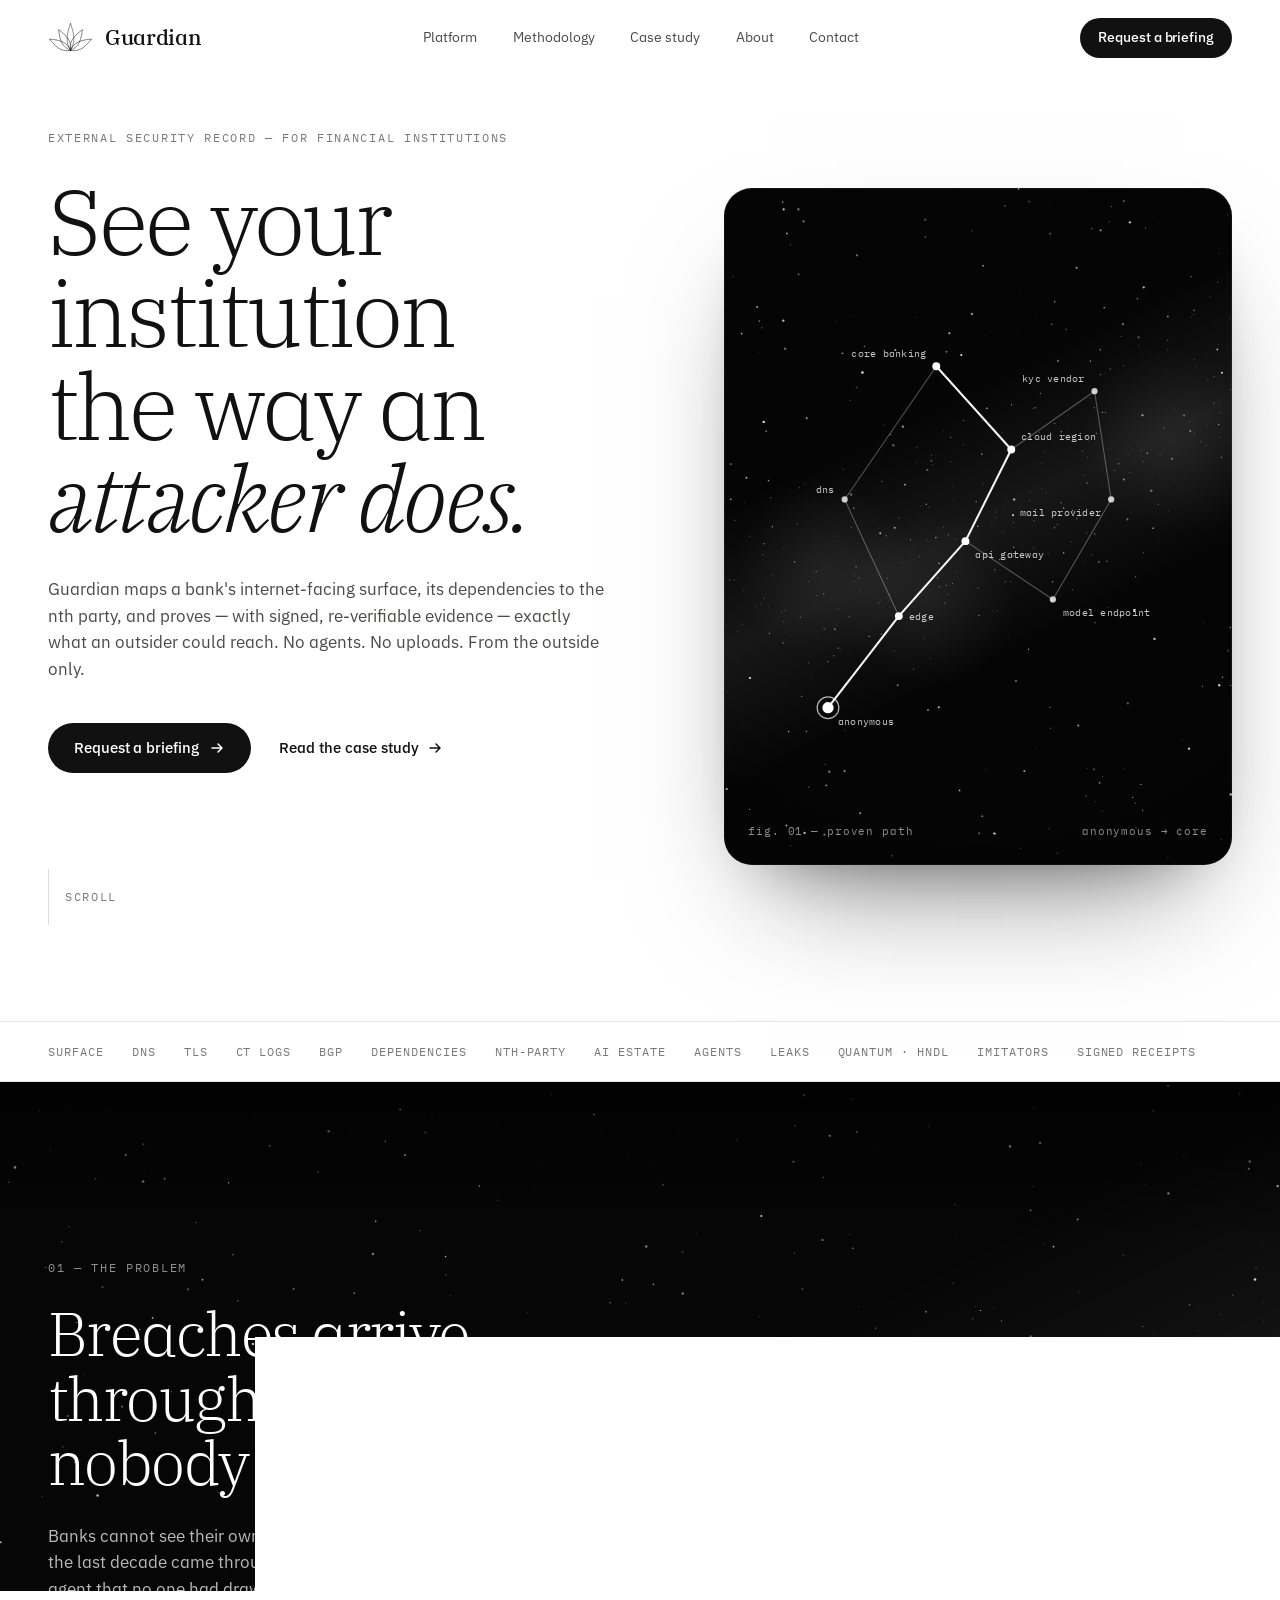
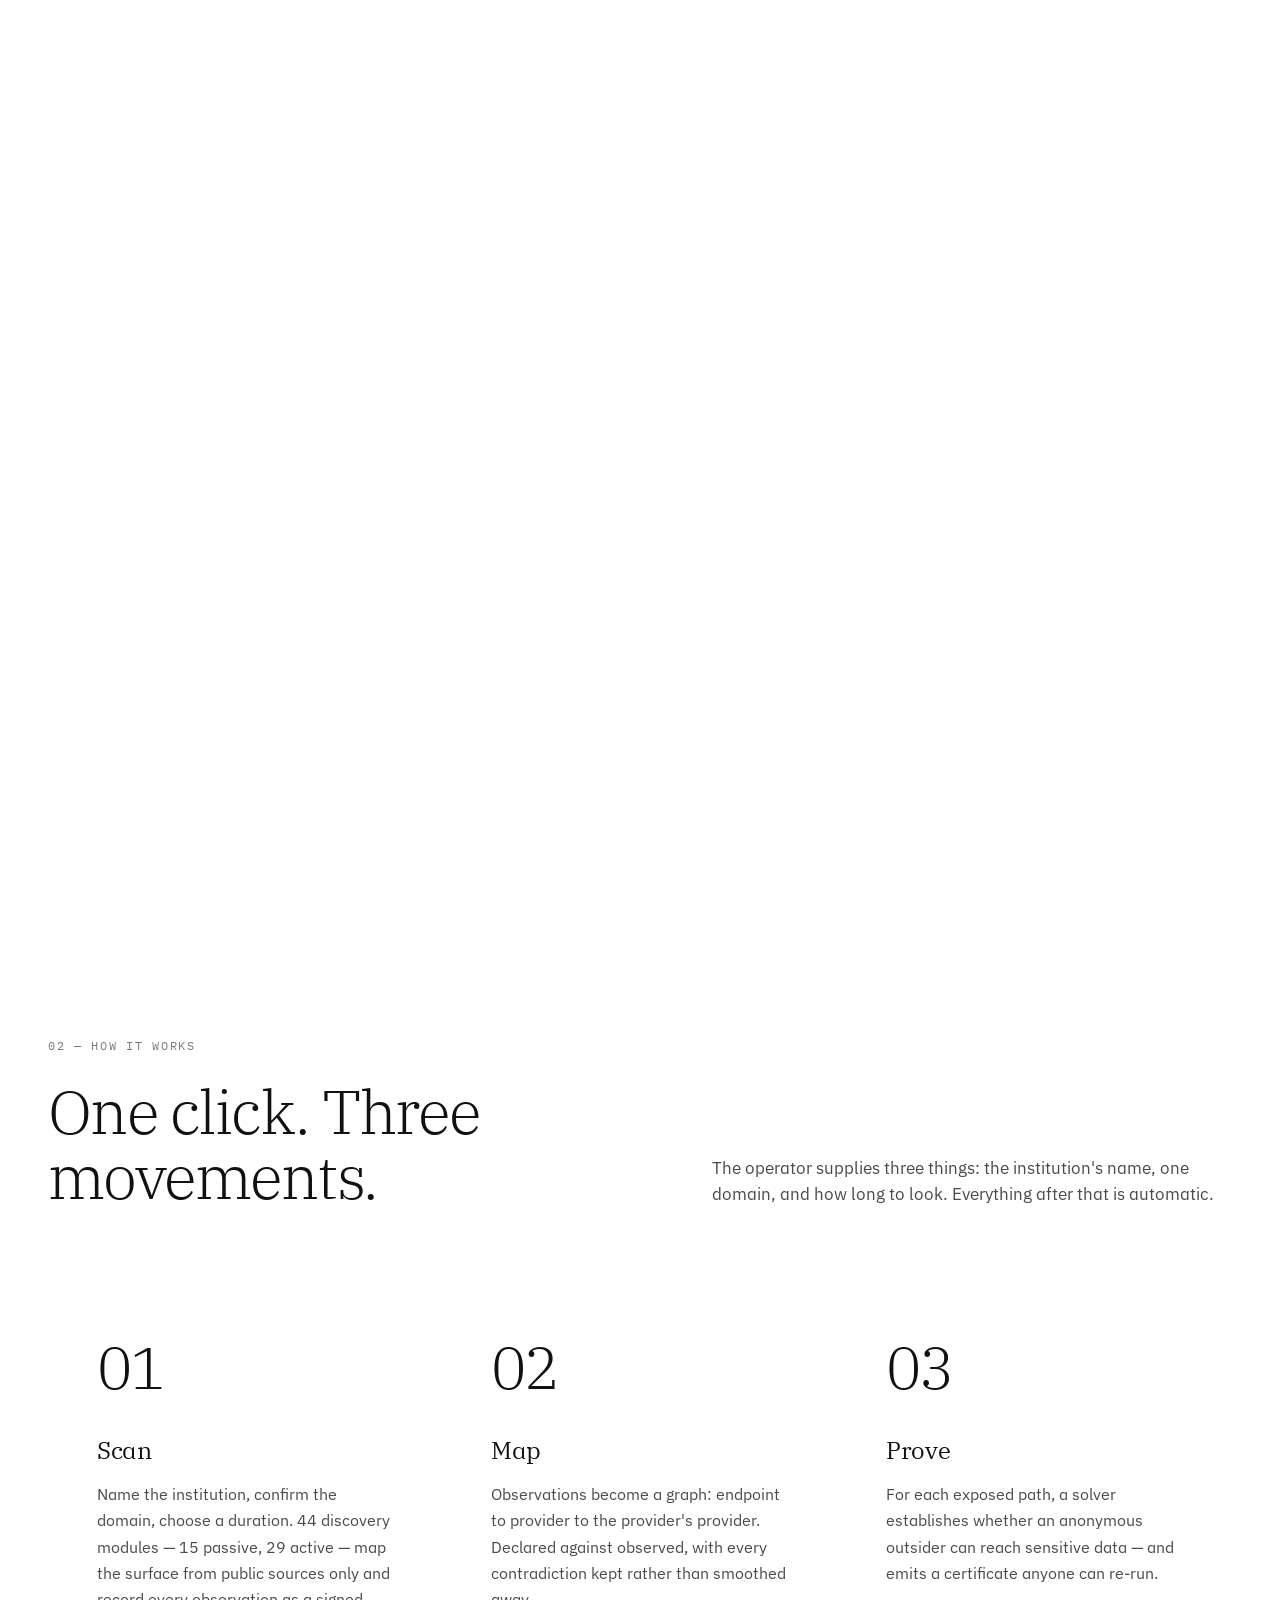
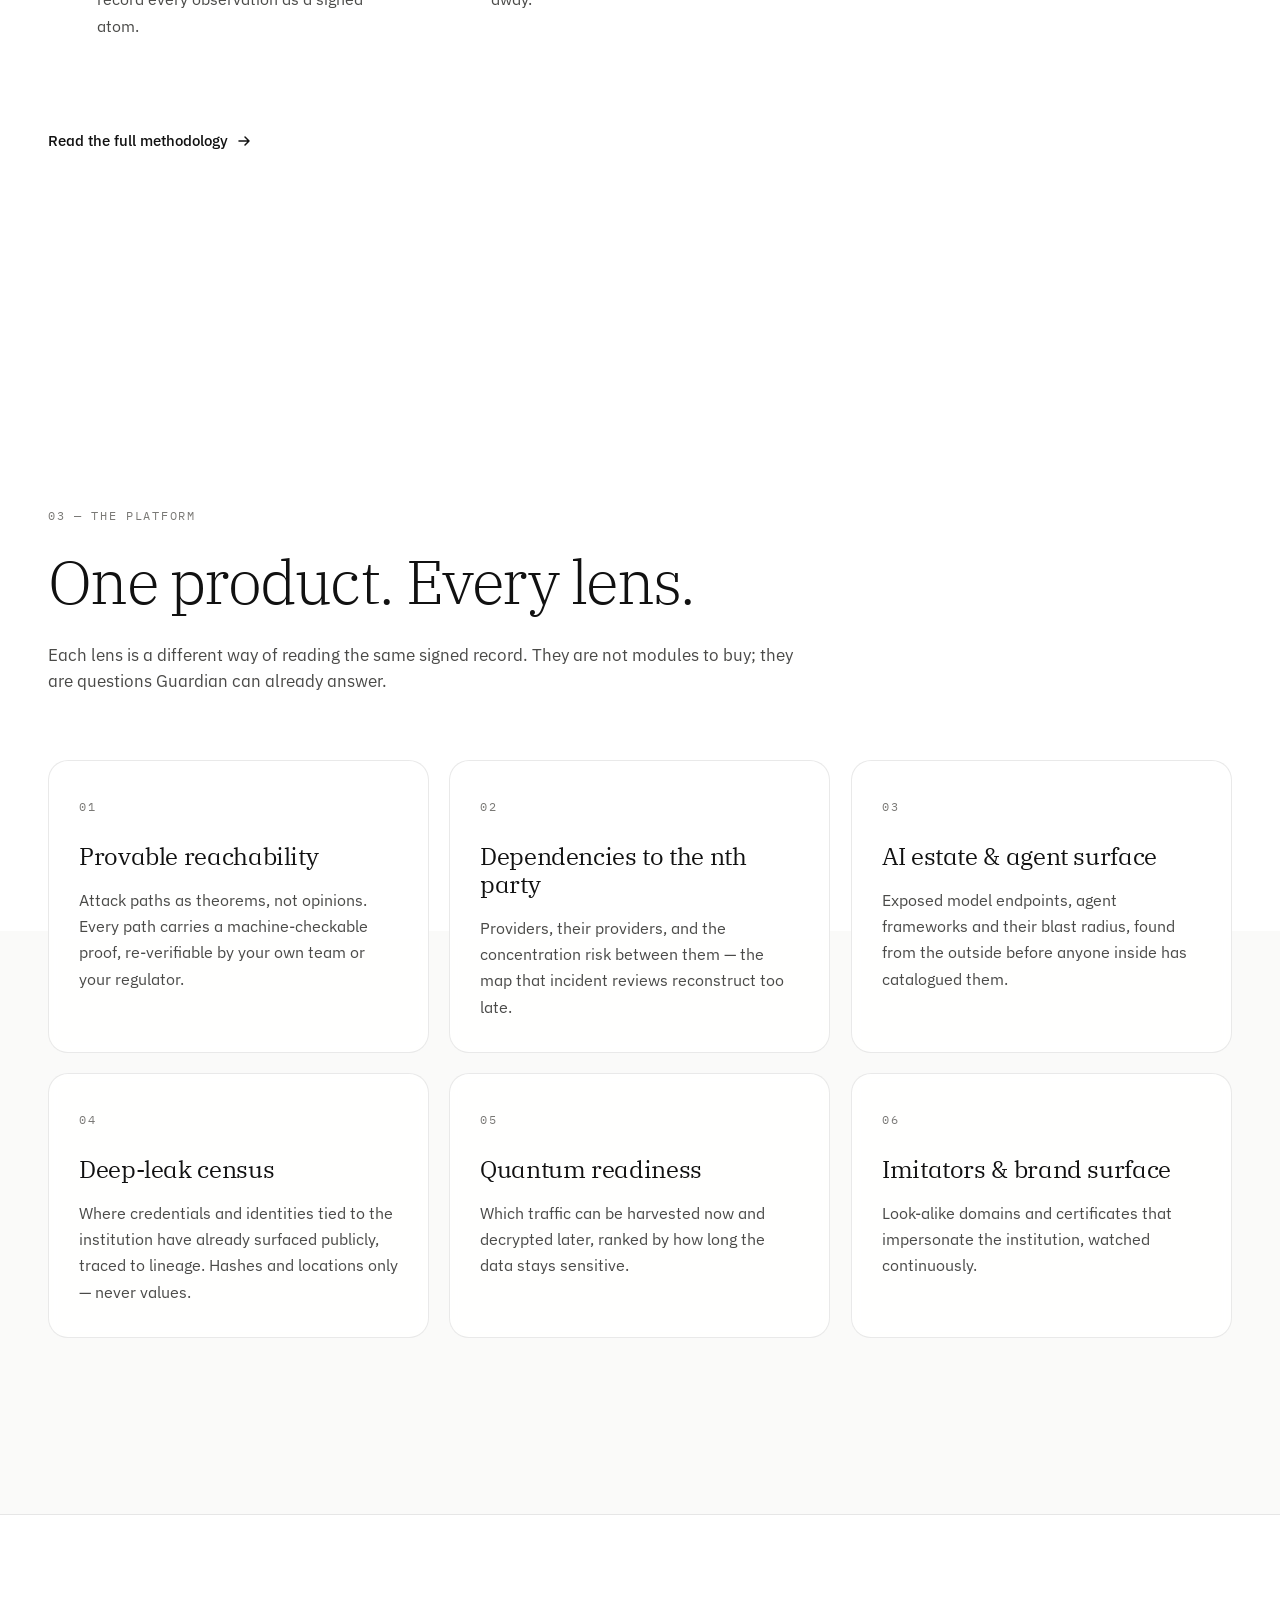
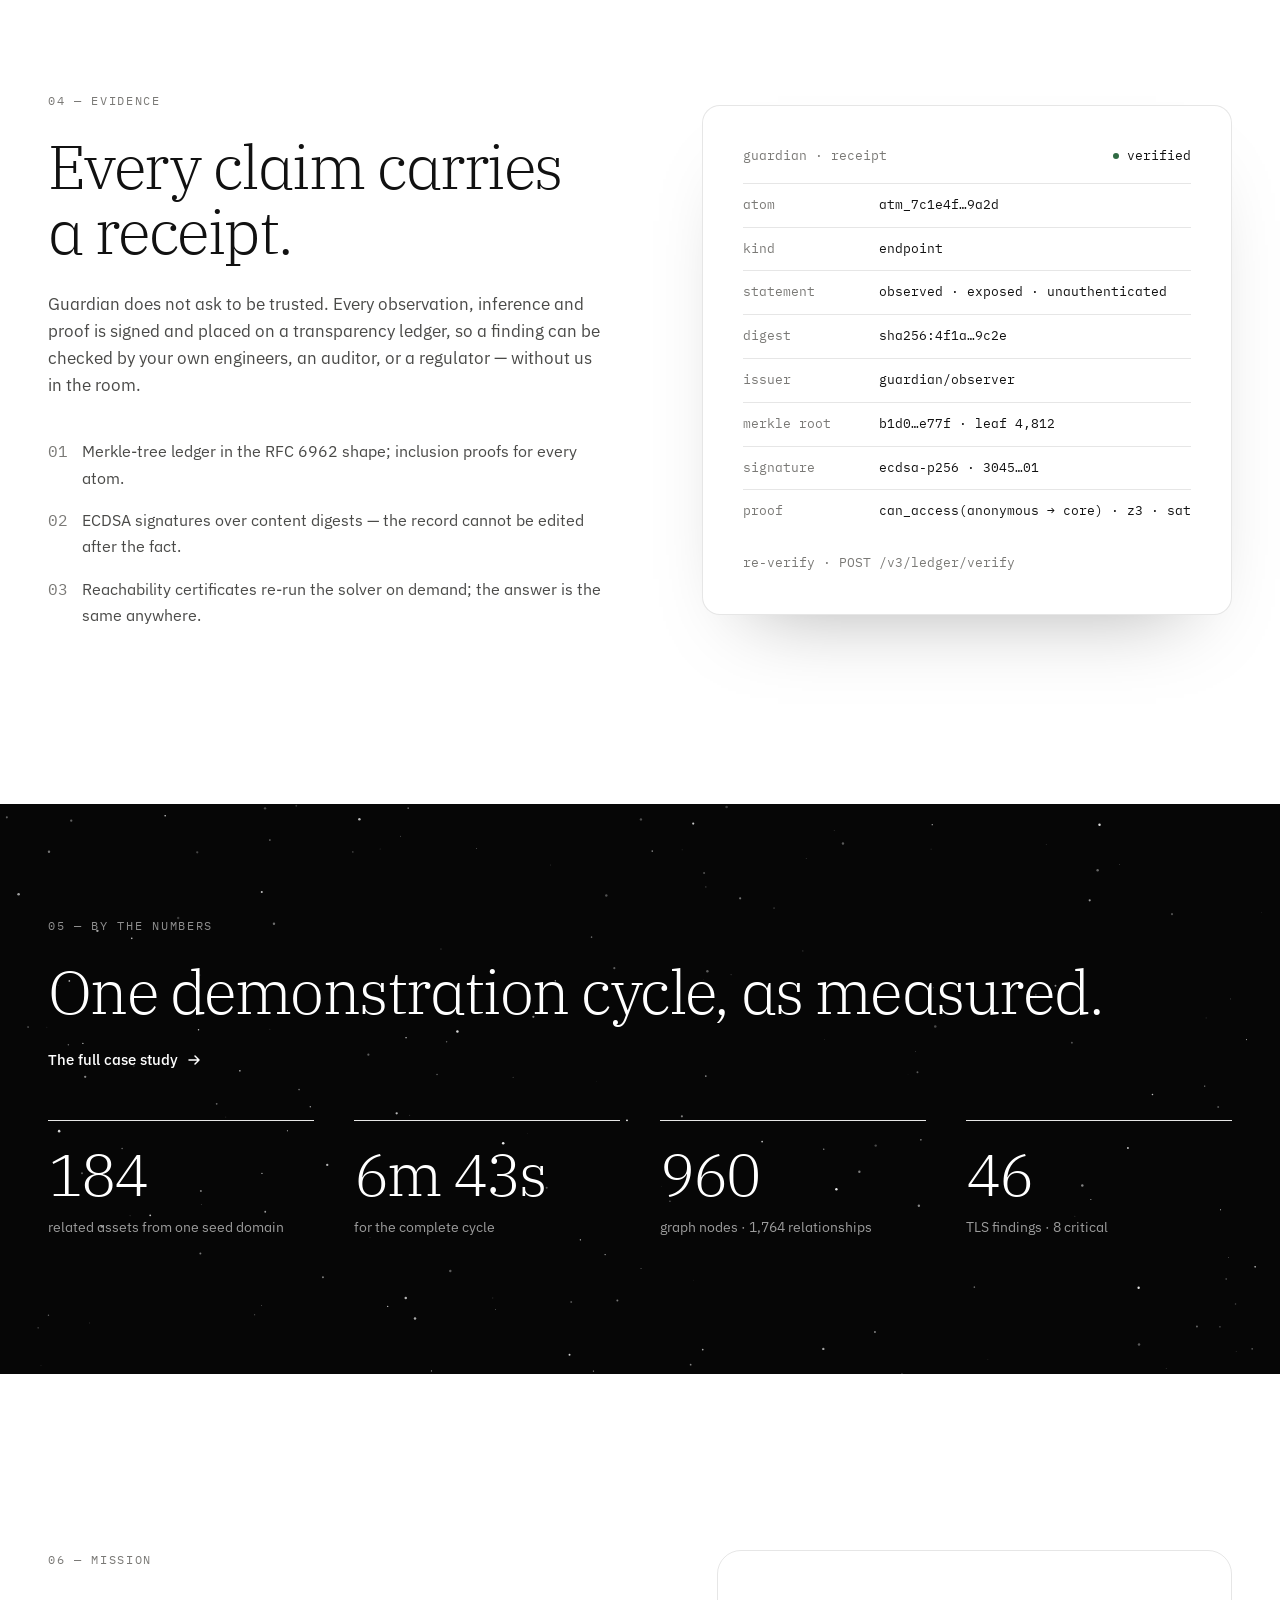
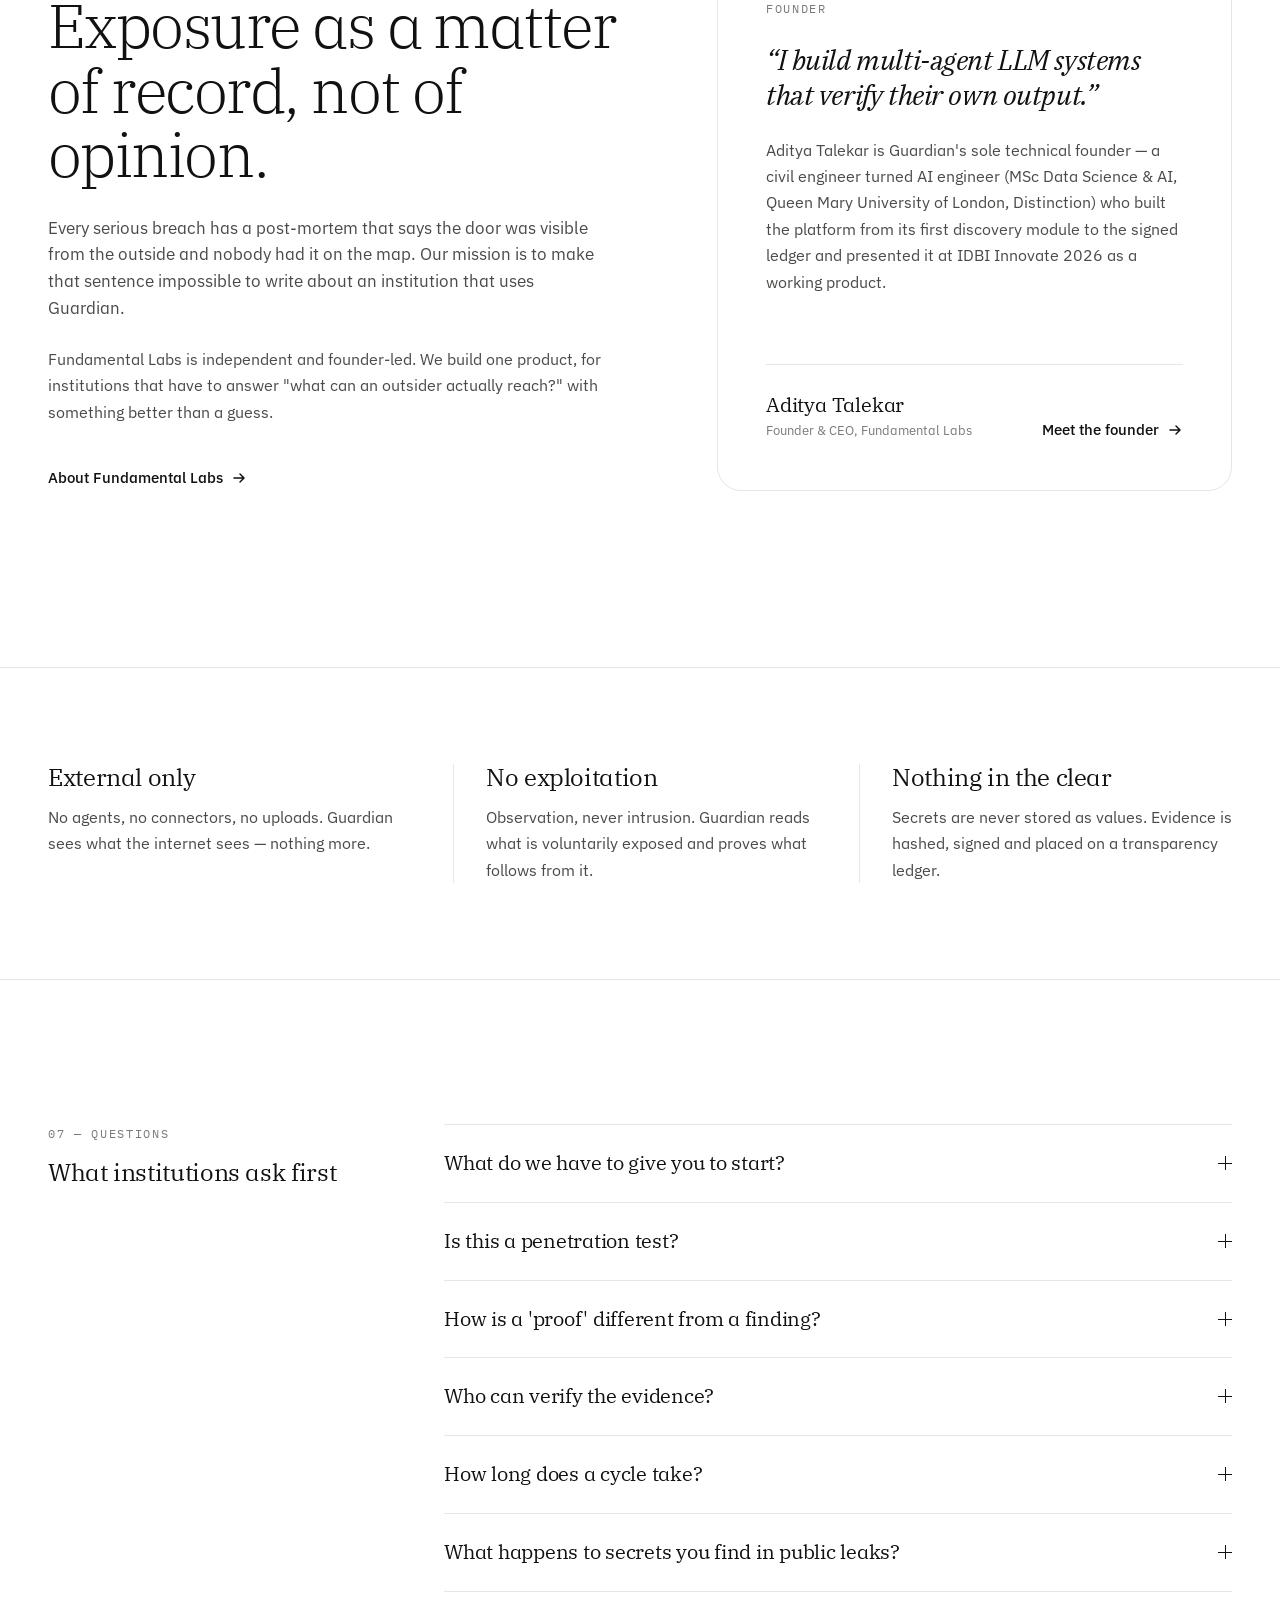
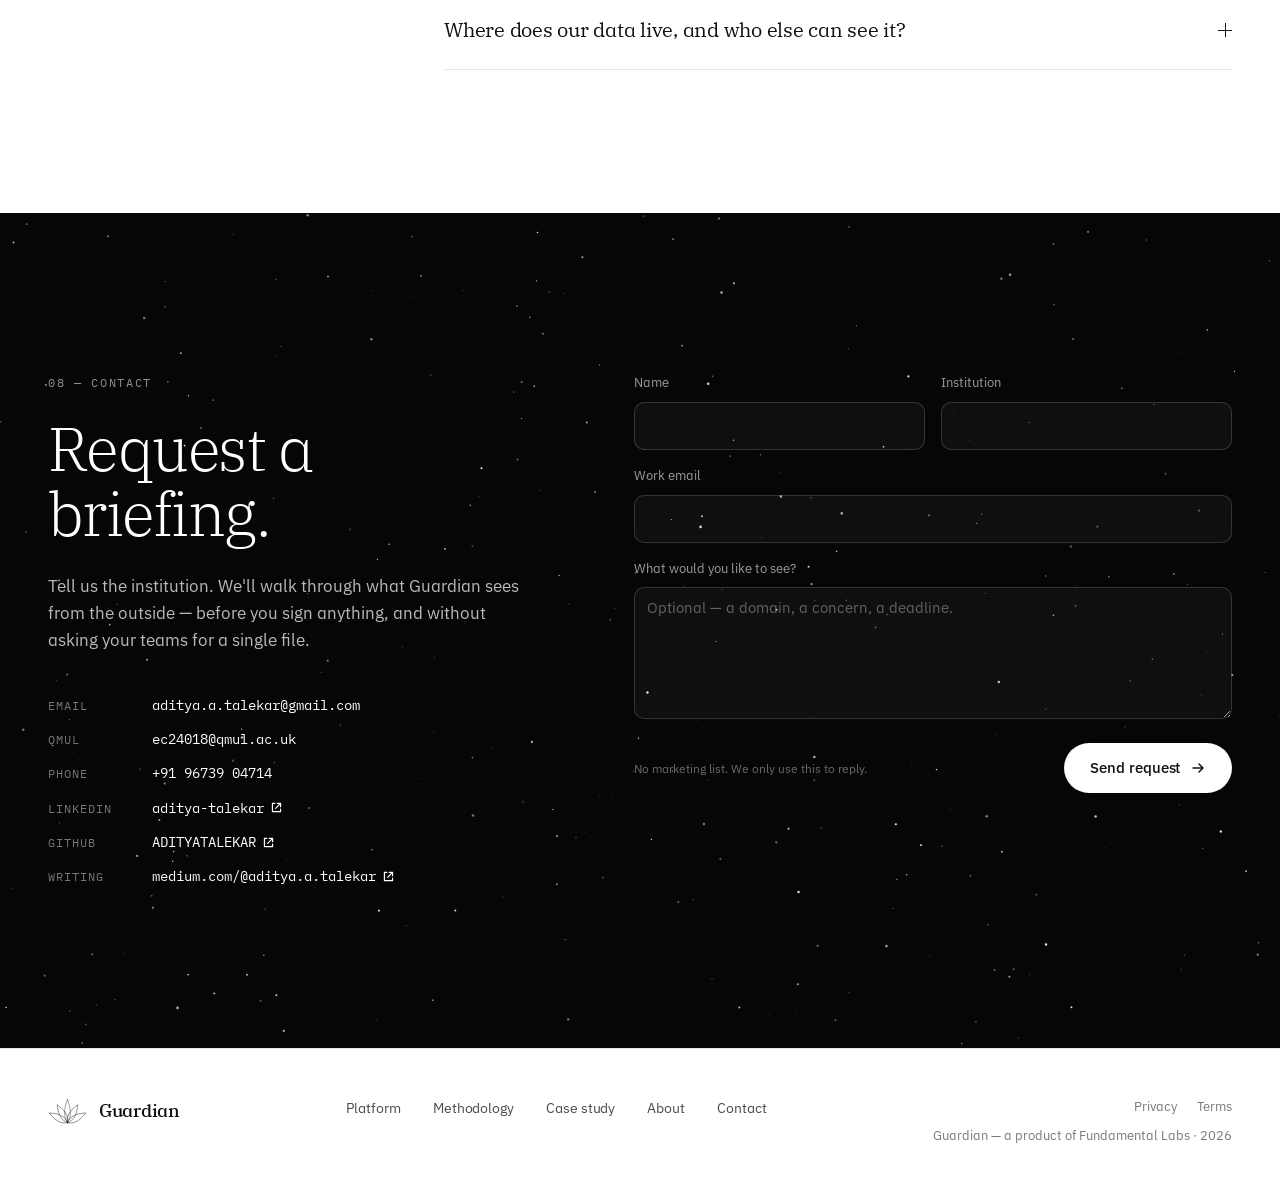
==== commit 58ae3a51: "Publish website 2026-10-17T03:57Z" ====
--- a/index.html
+++ b/index.html
@@ -18,7 +18,7 @@
       href="https://fonts.googleapis.com/css2?family=IBM+Plex+Sans:wght@400;500;600;700&family=IBM+Plex+Mono:wght@400;500;600&family=IBM+Plex+Serif:ital,wght@0,300;0,400;0,500;0,600;1,300;1,400&display=swap"
       rel="stylesheet"
     />
-    <script type="module" crossorigin src="/assets/index-DrKxMUwt.js"></script>
+    <script type="module" crossorigin src="/assets/index-Dzy2cmWA.js"></script>
     <link rel="stylesheet" crossorigin href="/assets/index-DSlDQQ5s.css">
   </head>
   <body>
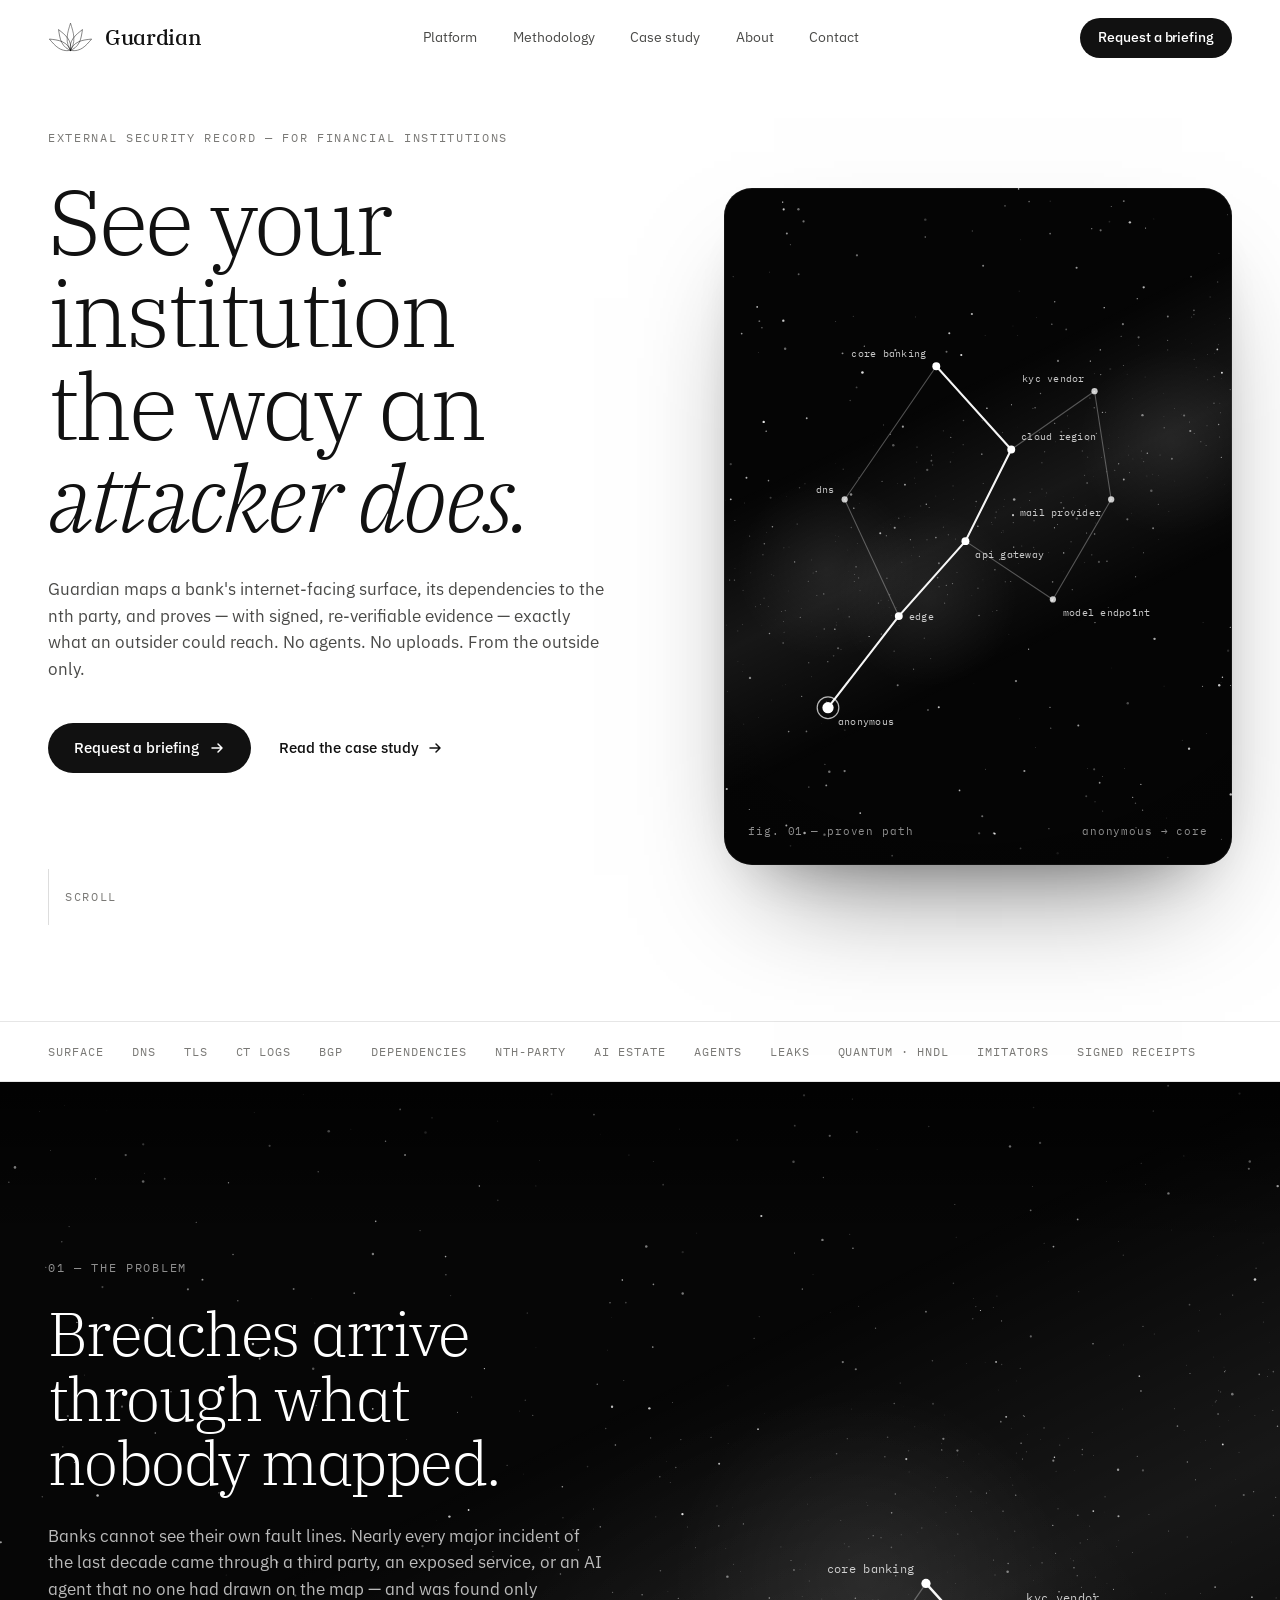
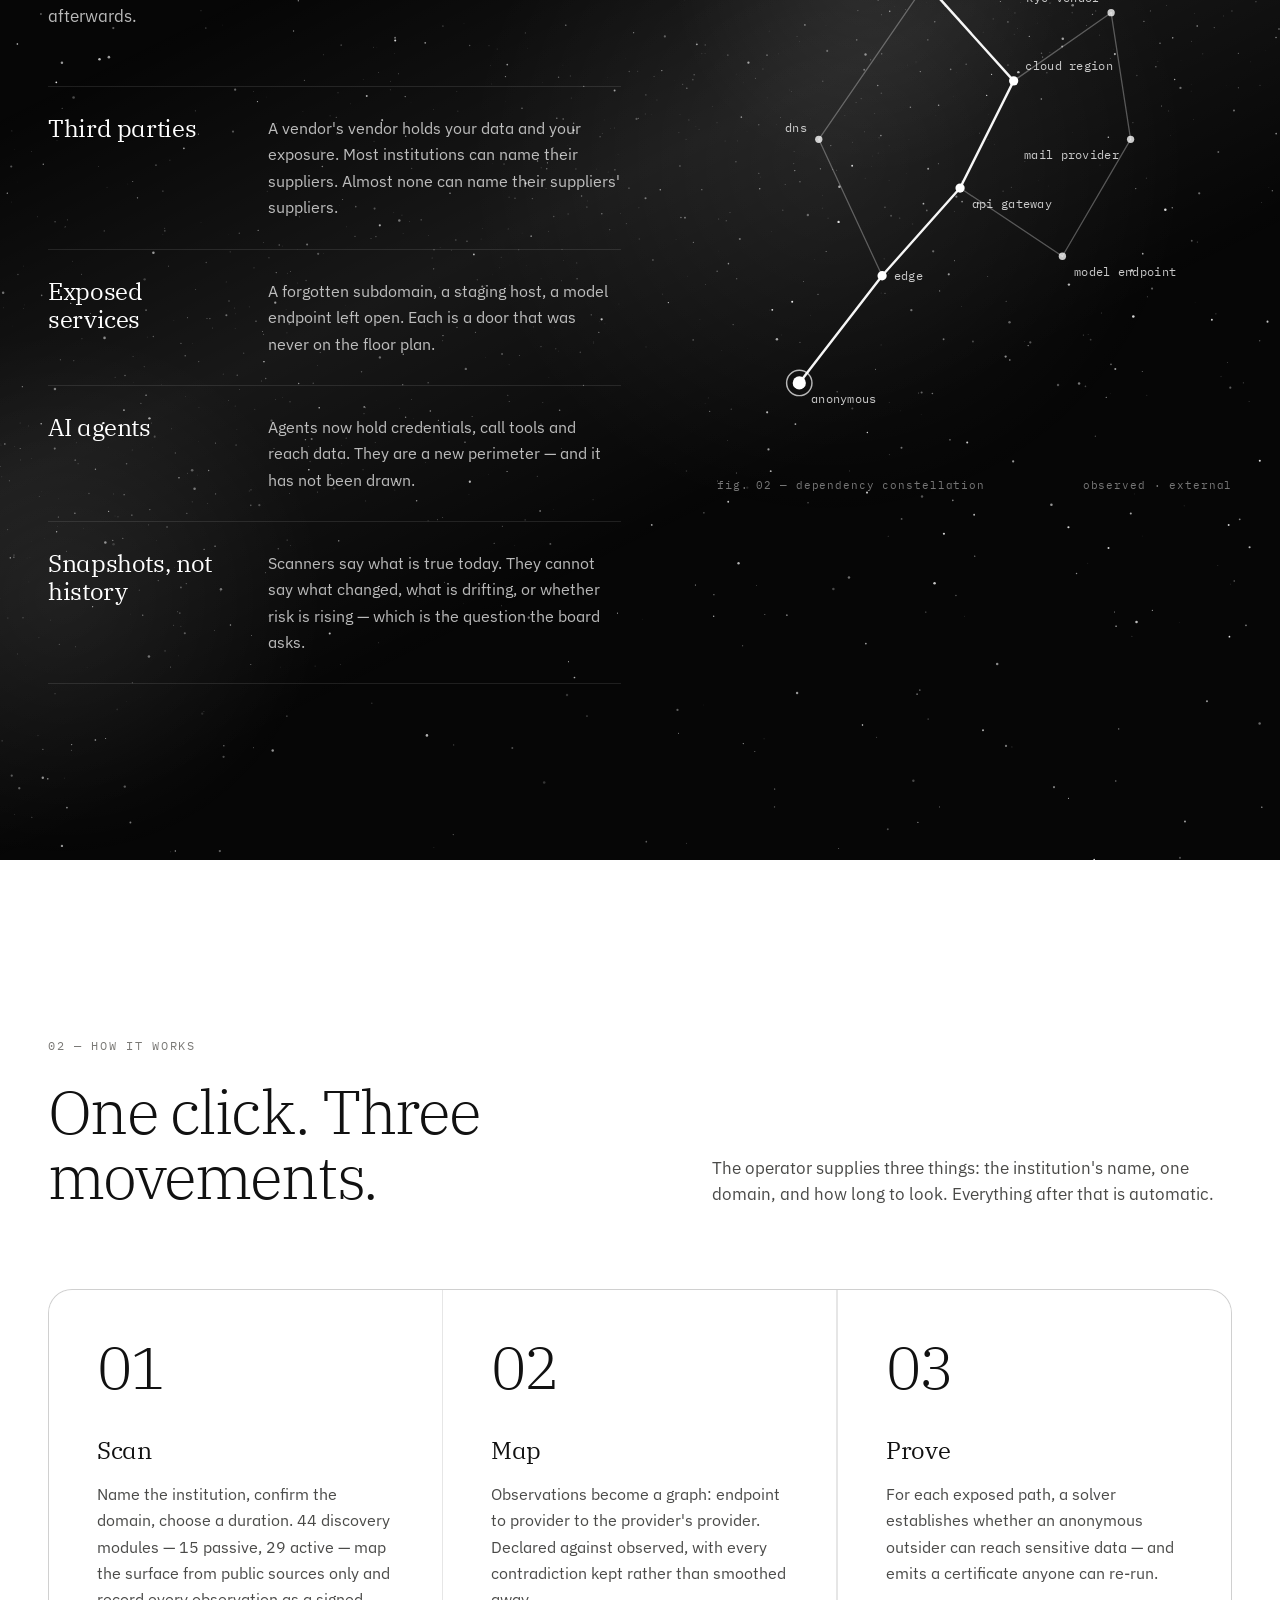
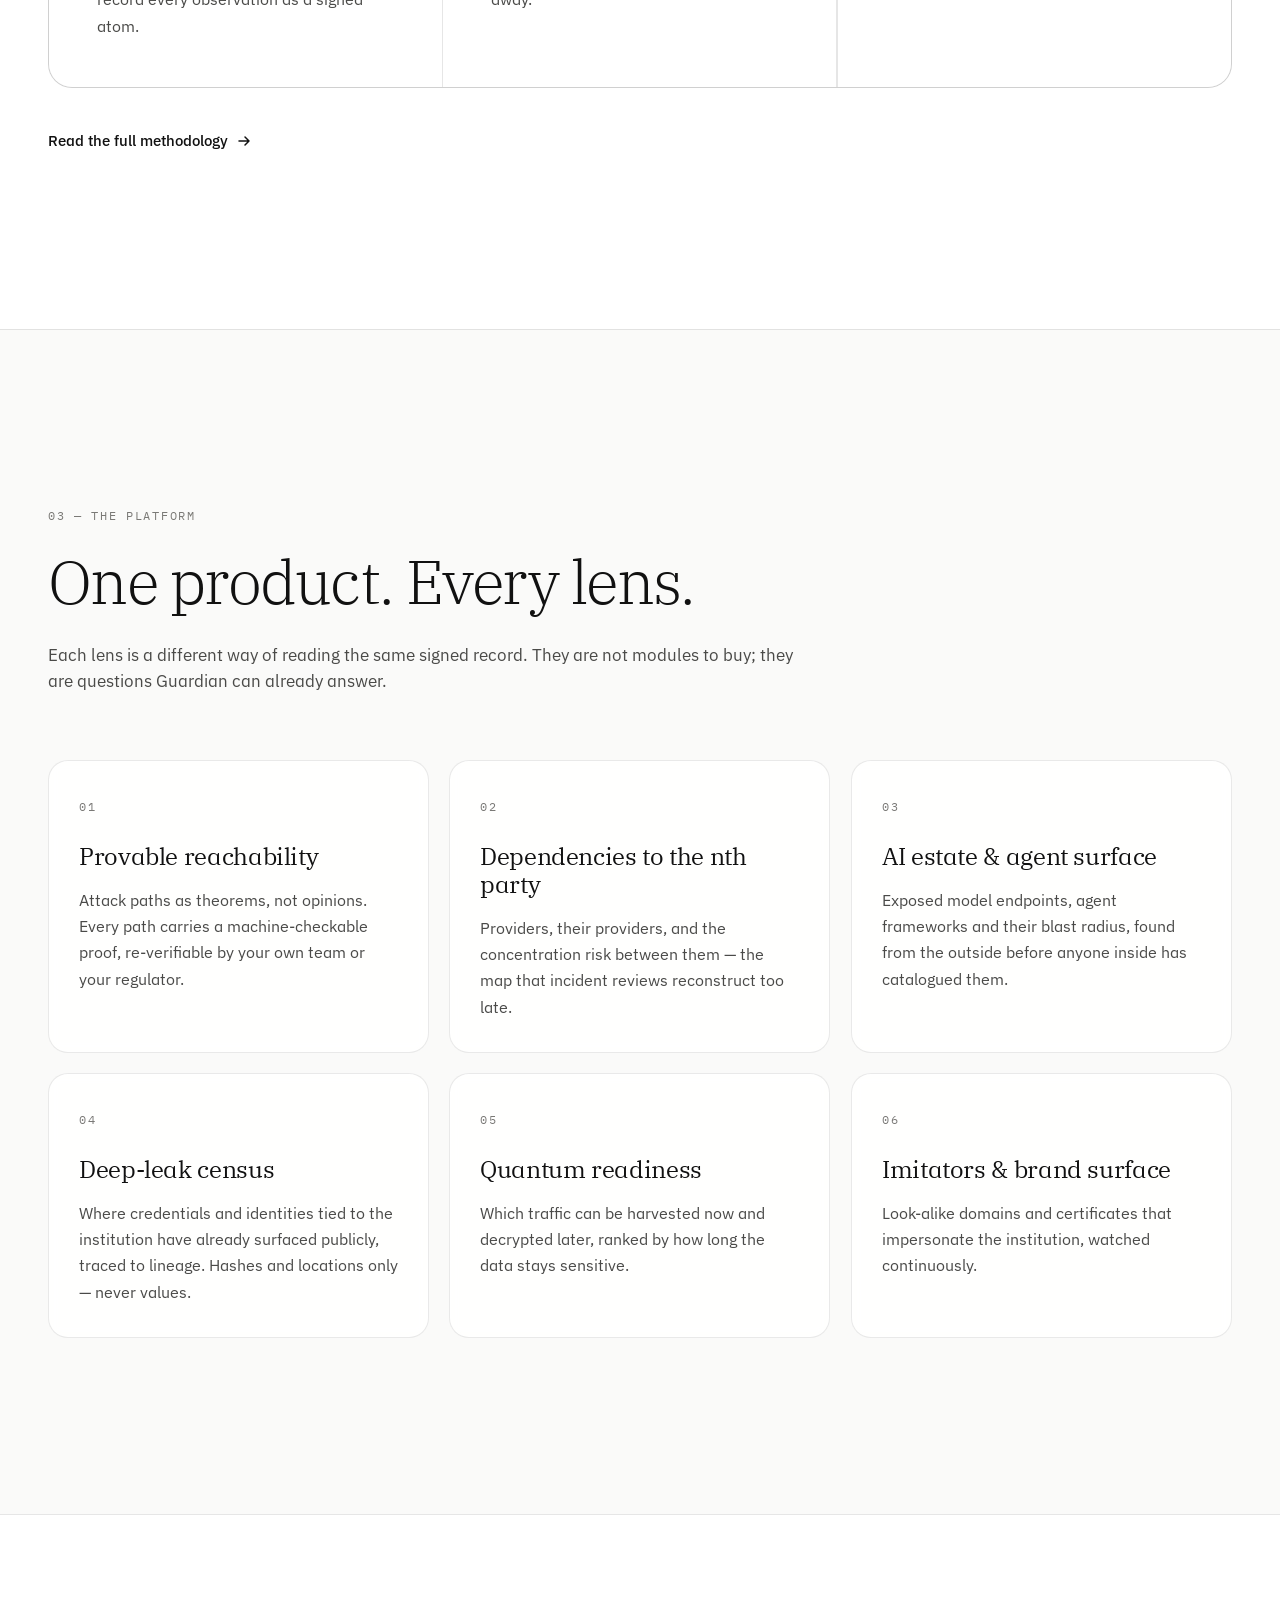
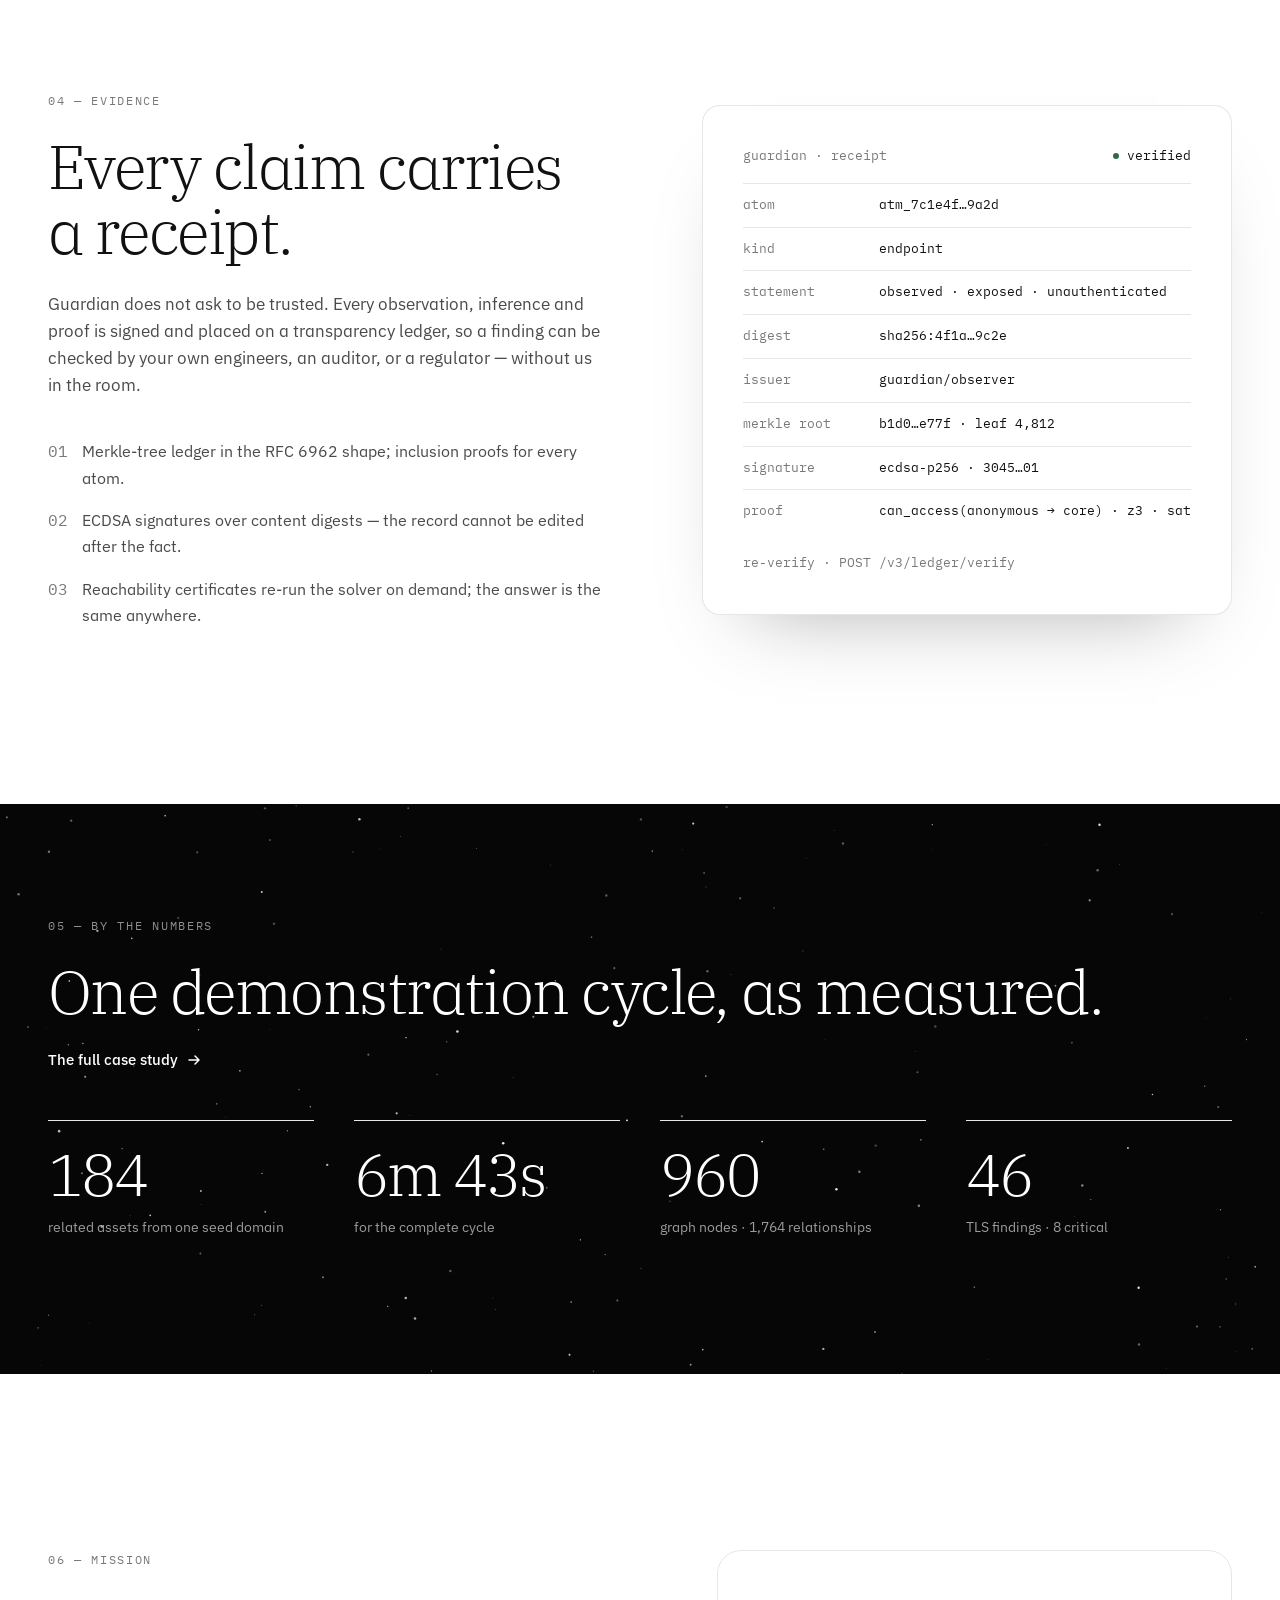
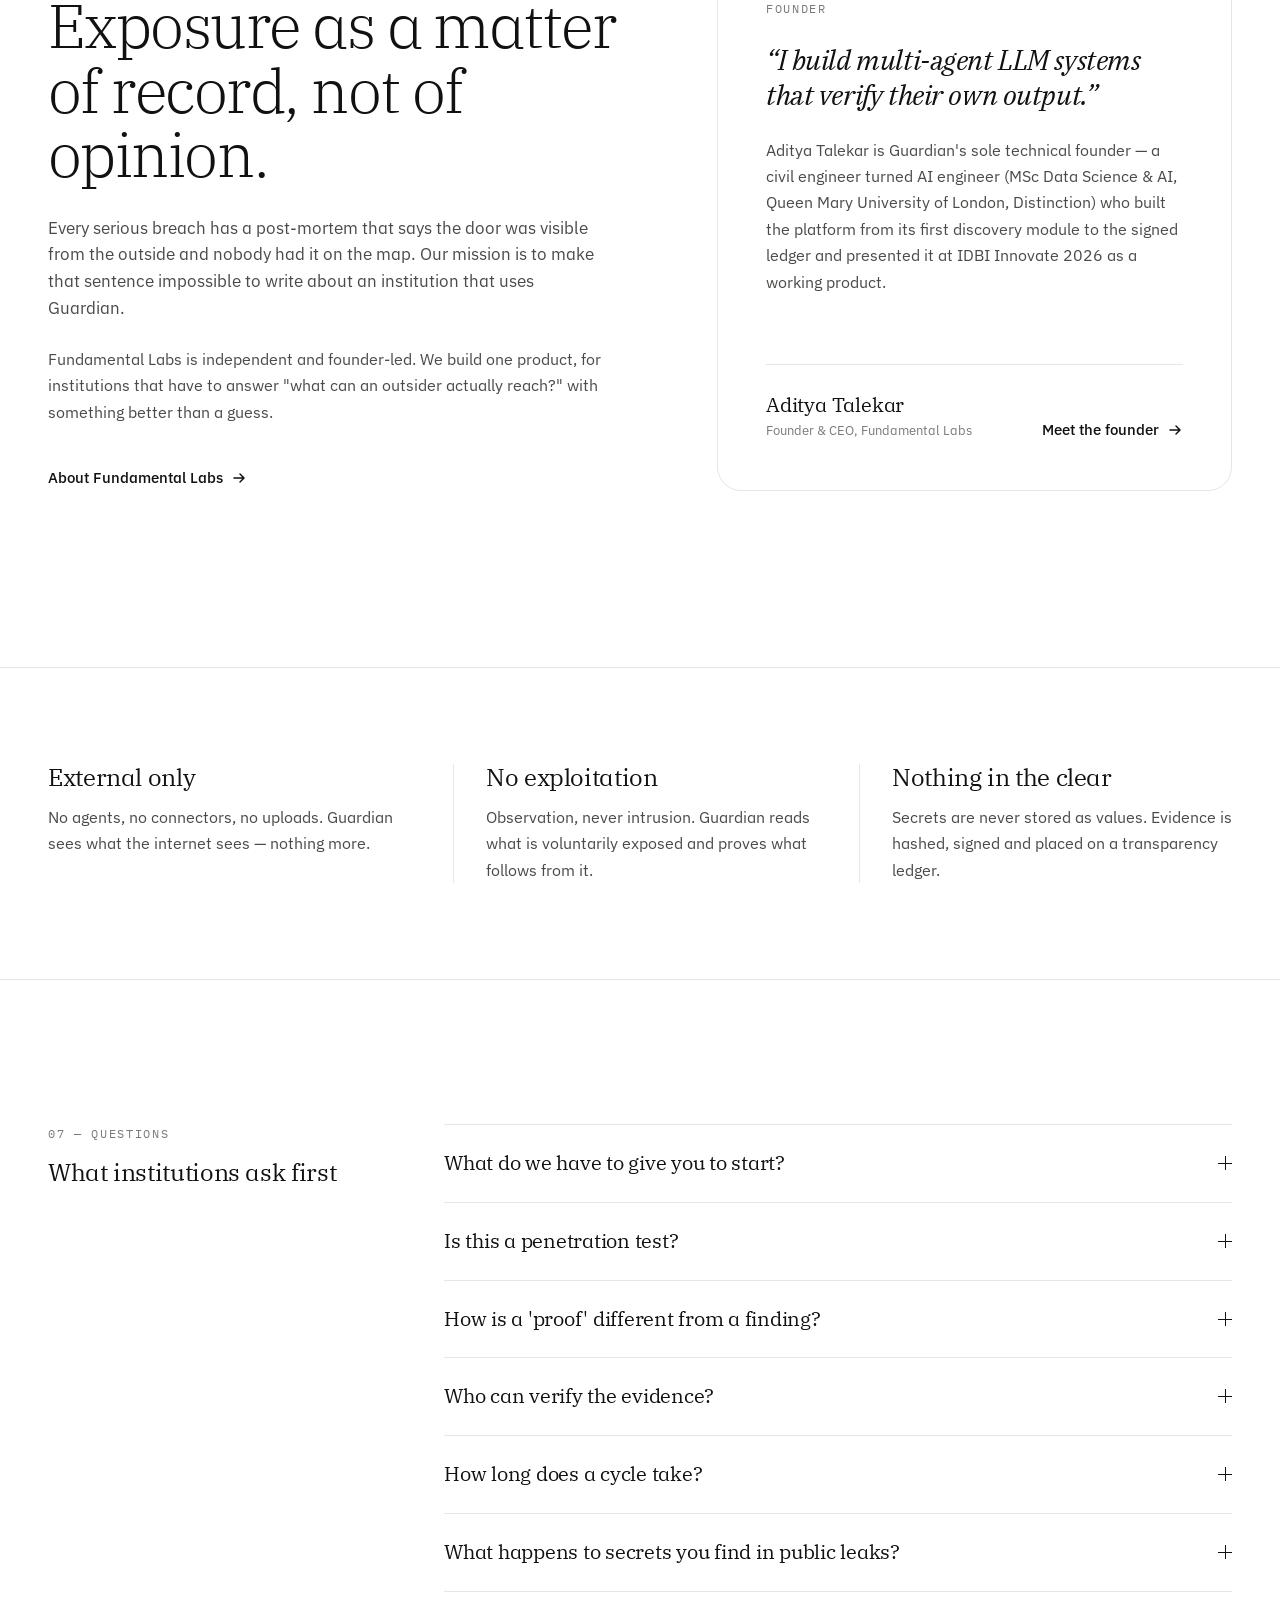
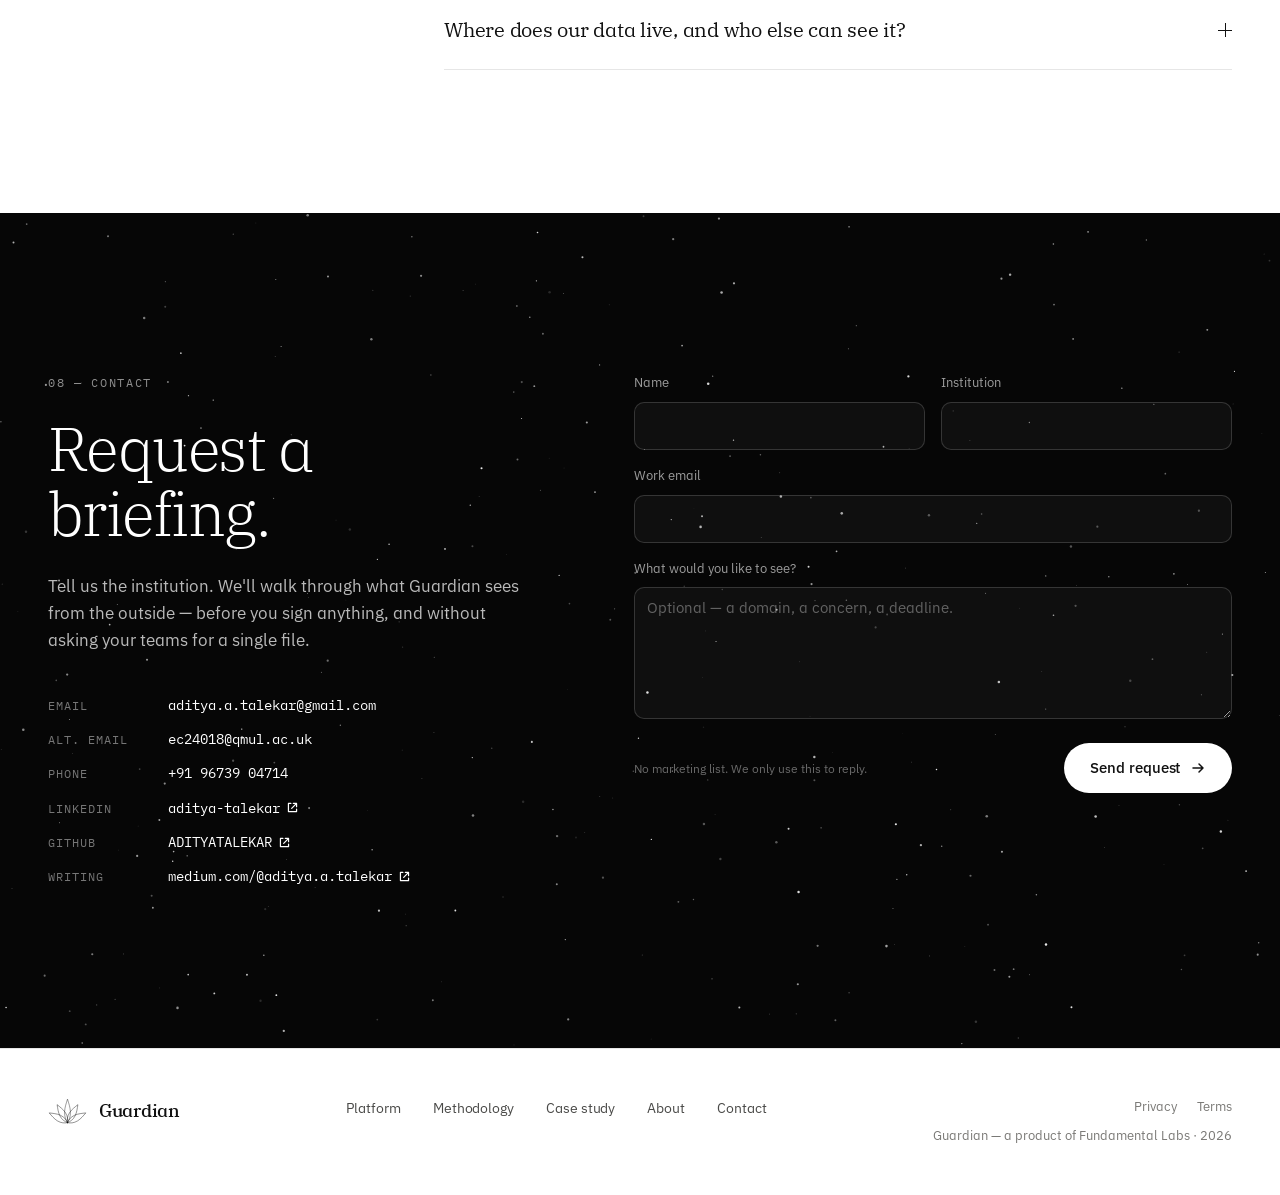
==== commit 92b3b47b: "Publish website 2026-10-17T04:00Z" ====
--- a/index.html
+++ b/index.html
@@ -18,8 +18,8 @@
       href="https://fonts.googleapis.com/css2?family=IBM+Plex+Sans:wght@400;500;600;700&family=IBM+Plex+Mono:wght@400;500;600&family=IBM+Plex+Serif:ital,wght@0,300;0,400;0,500;0,600;1,300;1,400&display=swap"
       rel="stylesheet"
     />
-    <script type="module" crossorigin src="/assets/index-Dzy2cmWA.js"></script>
-    <link rel="stylesheet" crossorigin href="/assets/index-DSlDQQ5s.css">
+    <script type="module" crossorigin src="/assets/index-I11yUhb0.js"></script>
+    <link rel="stylesheet" crossorigin href="/assets/index-BB0zwN_D.css">
   </head>
   <body>
     <div id="root"></div>
--- a/assets/index-BB0zwN_D.css
+++ b/assets/index-BB0zwN_D.css
@@ -0,0 +1 @@
+:root{--nav-w: 248px;--nav-collapsed-w: 60px;--rail-w: 244px;--drawer-w: 480px;--header-h: 60px;--content-max: 1200px;--font-sans: "IBM Plex Sans", ui-sans-serif, system-ui, -apple-system, sans-serif;--font-mono: "IBM Plex Mono", ui-monospace, "SFMono-Regular", Menlo, monospace;--font-serif: "IBM Plex Serif", ui-serif, Georgia, "Times New Roman", serif;--c-bg: 255 255 255;--c-canvas: 255 255 255;--c-page: 255 255 255;--c-surface: 255 255 255;--c-surface-2: 246 246 245;--c-surface-3: 237 237 235;--c-hover: 246 246 245;--c-line: 231 231 230;--c-line-strong: 214 213 210;--c-fg: 17 17 17;--c-fg-muted: 74 74 72;--c-fg-faint: 122 121 118;--c-fg-ghost: 168 167 163;--c-accent: 17 17 17;--c-accent-fg: 255 255 255;--c-focus: 17 17 17;--c-inverse: 17 17 17;--c-inverse-fg: 255 255 255;--c-sev-critical: 180 35 42;--c-sev-high: 181 106 27;--c-sev-medium: 154 123 20;--c-sev-low: 74 74 72;--c-sev-info: 122 121 118;--c-ok: 47 106 67;--c-warn: 154 123 20;--c-danger: 180 35 42;--st-observed: 74 74 72;--st-verified: 47 106 67;--st-attested: 90 75 122;--st-inferred: 154 123 20;--st-simulated: 122 121 118;--st-contradicted: 180 35 42;--st-unknown: 168 167 163;--as-observed: 74 74 72;--as-declared: 154 123 20;--as-both: 47 106 67;--as-contradicted: 180 35 42;--c-graph-edge: 214 213 210;--c-graph-node: 17 17 17;--shadow-hover: 0 1px 3px rgb(17 17 17 / .06);--shadow-pop: 0 10px 34px rgb(17 17 17 / .1), 0 0 0 1px rgb(17 17 17 / .04);color-scheme:light}:root[data-theme=dark]{--c-bg: 8 8 8;--c-canvas: 10 10 10;--c-page: 14 14 14;--c-surface: 18 18 18;--c-surface-2: 26 26 26;--c-surface-3: 36 36 36;--c-hover: 26 26 26;--c-line: 32 32 32;--c-line-strong: 52 52 52;--c-fg: 242 242 242;--c-fg-muted: 182 182 182;--c-fg-faint: 138 138 138;--c-fg-ghost: 96 96 96;--c-accent: 242 242 242;--c-accent-fg: 8 8 8;--c-focus: 242 242 242;--c-inverse: 242 242 242;--c-inverse-fg: 8 8 8;--c-sev-critical: 240 90 86;--c-sev-high: 232 146 64;--c-sev-medium: 214 178 74;--c-sev-low: 150 150 150;--c-sev-info: 138 138 138;--c-ok: 86 184 120;--c-warn: 214 178 74;--c-danger: 240 90 86;--st-observed: 150 150 150;--st-verified: 86 184 120;--st-attested: 168 142 224;--st-inferred: 214 178 74;--st-simulated: 138 138 138;--st-contradicted: 240 90 86;--st-unknown: 96 96 96;--as-observed: 150 150 150;--as-declared: 214 178 74;--as-both: 86 184 120;--as-contradicted: 240 90 86;--c-graph-edge: 52 52 52;--c-graph-node: 242 242 242;--shadow-hover: 0 1px 3px rgb(0 0 0 / .6);--shadow-pop: 0 16px 48px rgb(0 0 0 / .7), 0 0 0 1px rgb(255 255 255 / .06);color-scheme:dark}*,:before,:after{box-sizing:border-box;border-width:0;border-style:solid;border-color:#e5e7eb}:before,:after{--tw-content: ""}html,:host{line-height:1.5;-webkit-text-size-adjust:100%;-moz-tab-size:4;-o-tab-size:4;tab-size:4;font-family:var(--font-sans),ui-sans-serif,system-ui,sans-serif;font-feature-settings:normal;font-variation-settings:normal;-webkit-tap-highlight-color:transparent}body{margin:0;line-height:inherit}hr{height:0;color:inherit;border-top-width:1px}abbr:where([title]){-webkit-text-decoration:underline dotted;text-decoration:underline dotted}h1,h2,h3,h4,h5,h6{font-size:inherit;font-weight:inherit}a{color:inherit;text-decoration:inherit}b,strong{font-weight:bolder}code,kbd,samp,pre{font-family:var(--font-mono),ui-monospace,SFMono-Regular,Menlo,monospace;font-feature-settings:normal;font-variation-settings:normal;font-size:1em}small{font-size:80%}sub,sup{font-size:75%;line-height:0;position:relative;vertical-align:baseline}sub{bottom:-.25em}sup{top:-.5em}table{text-indent:0;border-color:inherit;border-collapse:collapse}button,input,optgroup,select,textarea{font-family:inherit;font-feature-settings:inherit;font-variation-settings:inherit;font-size:100%;font-weight:inherit;line-height:inherit;letter-spacing:inherit;color:inherit;margin:0;padding:0}button,select{text-transform:none}button,input:where([type=button]),input:where([type=reset]),input:where([type=submit]){-webkit-appearance:button;background-color:transparent;background-image:none}:-moz-focusring{outline:auto}:-moz-ui-invalid{box-shadow:none}progress{vertical-align:baseline}::-webkit-inner-spin-button,::-webkit-outer-spin-button{height:auto}[type=search]{-webkit-appearance:textfield;outline-offset:-2px}::-webkit-search-decoration{-webkit-appearance:none}::-webkit-file-upload-button{-webkit-appearance:button;font:inherit}summary{display:list-item}blockquote,dl,dd,h1,h2,h3,h4,h5,h6,hr,figure,p,pre{margin:0}fieldset{margin:0;padding:0}legend{padding:0}ol,ul,menu{list-style:none;margin:0;padding:0}dialog{padding:0}textarea{resize:vertical}input::-moz-placeholder,textarea::-moz-placeholder{opacity:1;color:#9ca3af}input::placeholder,textarea::placeholder{opacity:1;color:#9ca3af}button,[role=button]{cursor:pointer}:disabled{cursor:default}img,svg,video,canvas,audio,iframe,embed,object{display:block;vertical-align:middle}img,video{max-width:100%;height:auto}[hidden]{display:none}html,body,#root{height:100%}body{--tw-bg-opacity: 1;background-color:rgb(var(--c-bg) / var(--tw-bg-opacity));font-family:var(--font-sans),ui-sans-serif,system-ui,sans-serif;--tw-text-opacity: 1;color:rgb(var(--c-fg) / var(--tw-text-opacity));font-size:14px;line-height:1.6;font-feature-settings:"ss01","tnum";-webkit-font-smoothing:antialiased;-moz-osx-font-smoothing:grayscale}*{--tw-border-opacity: 1;border-color:rgb(var(--c-line) / var(--tw-border-opacity))}h1,h2{font-family:var(--font-serif),ui-serif,Georgia,serif;letter-spacing:-.01em}h3{font-family:var(--font-serif),ui-serif,Georgia,serif;letter-spacing:-.005em}code,kbd,samp,pre,.mono{font-family:var(--font-mono),ui-monospace,SFMono-Regular,Menlo,monospace}::-moz-selection{background:rgb(var(--c-accent) / .14);color:rgb(var(--c-fg))}::selection{background:rgb(var(--c-accent) / .14);color:rgb(var(--c-fg))}:focus-visible{outline:2px solid rgb(var(--c-focus));outline-offset:2px}button{-webkit-user-select:none;-moz-user-select:none;user-select:none}input,select,textarea{border-radius:6px;border-width:1px;--tw-border-opacity: 1;border-color:rgb(var(--c-line-strong) / var(--tw-border-opacity));--tw-bg-opacity: 1;background-color:rgb(var(--c-surface) / var(--tw-bg-opacity));padding-left:.75rem;padding-right:.75rem;font-size:14px;line-height:1.6;--tw-text-opacity: 1;color:rgb(var(--c-fg) / var(--tw-text-opacity));transition:border-color .14s ease-out,box-shadow .14s ease-out}input:not([type=checkbox]):not([type=radio]),select{height:38px}textarea{padding-top:.5rem;padding-bottom:.5rem;line-height:1.6}input:focus,select:focus,textarea:focus{outline:2px solid transparent;outline-offset:2px;border-color:rgb(var(--c-focus));box-shadow:0 0 0 1px rgb(var(--c-focus))}input::-moz-placeholder,textarea::-moz-placeholder{--tw-text-opacity: 1;color:rgb(var(--c-fg-ghost) / var(--tw-text-opacity))}input::placeholder,textarea::placeholder{--tw-text-opacity: 1;color:rgb(var(--c-fg-ghost) / var(--tw-text-opacity))}input[type=checkbox]{height:1rem;width:1rem;border-radius:4px;accent-color:rgb(var(--c-accent))}select{-webkit-appearance:none;-moz-appearance:none;appearance:none;background-repeat:no-repeat;padding-right:2rem;background-image:url("data:image/svg+xml;utf8,<svg xmlns='http://www.w3.org/2000/svg' width='12' height='12' viewBox='0 0 24 24' fill='none' stroke='%23787774' stroke-width='2' stroke-linecap='round' stroke-linejoin='round'><path d='m6 9 6 6 6-6'/></svg>");background-position:right 11px center}::-webkit-scrollbar{width:10px;height:10px}::-webkit-scrollbar-thumb{background:rgb(var(--c-line-strong));border-radius:10px;border:3px solid transparent;background-clip:padding-box}::-webkit-scrollbar-thumb:hover{background:rgb(var(--c-fg-ghost));background-clip:padding-box;border:3px solid transparent}::-webkit-scrollbar-track{background:transparent}*{scrollbar-width:thin;scrollbar-color:rgb(var(--c-line-strong)) transparent}@media(prefers-reduced-motion:reduce){*,*:before,*:after{animation-duration:.01ms!important;animation-iteration-count:1!important;transition-duration:.01ms!important}}*,:before,:after{--tw-border-spacing-x: 0;--tw-border-spacing-y: 0;--tw-translate-x: 0;--tw-translate-y: 0;--tw-rotate: 0;--tw-skew-x: 0;--tw-skew-y: 0;--tw-scale-x: 1;--tw-scale-y: 1;--tw-pan-x: ;--tw-pan-y: ;--tw-pinch-zoom: ;--tw-scroll-snap-strictness: proximity;--tw-gradient-from-position: ;--tw-gradient-via-position: ;--tw-gradient-to-position: ;--tw-ordinal: ;--tw-slashed-zero: ;--tw-numeric-figure: ;--tw-numeric-spacing: ;--tw-numeric-fraction: ;--tw-ring-inset: ;--tw-ring-offset-width: 0px;--tw-ring-offset-color: #fff;--tw-ring-color: rgb(59 130 246 / .5);--tw-ring-offset-shadow: 0 0 #0000;--tw-ring-shadow: 0 0 #0000;--tw-shadow: 0 0 #0000;--tw-shadow-colored: 0 0 #0000;--tw-blur: ;--tw-brightness: ;--tw-contrast: ;--tw-grayscale: ;--tw-hue-rotate: ;--tw-invert: ;--tw-saturate: ;--tw-sepia: ;--tw-drop-shadow: ;--tw-backdrop-blur: ;--tw-backdrop-brightness: ;--tw-backdrop-contrast: ;--tw-backdrop-grayscale: ;--tw-backdrop-hue-rotate: ;--tw-backdrop-invert: ;--tw-backdrop-opacity: ;--tw-backdrop-saturate: ;--tw-backdrop-sepia: ;--tw-contain-size: ;--tw-contain-layout: ;--tw-contain-paint: ;--tw-contain-style: }::backdrop{--tw-border-spacing-x: 0;--tw-border-spacing-y: 0;--tw-translate-x: 0;--tw-translate-y: 0;--tw-rotate: 0;--tw-skew-x: 0;--tw-skew-y: 0;--tw-scale-x: 1;--tw-scale-y: 1;--tw-pan-x: ;--tw-pan-y: ;--tw-pinch-zoom: ;--tw-scroll-snap-strictness: proximity;--tw-gradient-from-position: ;--tw-gradient-via-position: ;--tw-gradient-to-position: ;--tw-ordinal: ;--tw-slashed-zero: ;--tw-numeric-figure: ;--tw-numeric-spacing: ;--tw-numeric-fraction: ;--tw-ring-inset: ;--tw-ring-offset-width: 0px;--tw-ring-offset-color: #fff;--tw-ring-color: rgb(59 130 246 / .5);--tw-ring-offset-shadow: 0 0 #0000;--tw-ring-shadow: 0 0 #0000;--tw-shadow: 0 0 #0000;--tw-shadow-colored: 0 0 #0000;--tw-blur: ;--tw-brightness: ;--tw-contrast: ;--tw-grayscale: ;--tw-hue-rotate: ;--tw-invert: ;--tw-saturate: ;--tw-sepia: ;--tw-drop-shadow: ;--tw-backdrop-blur: ;--tw-backdrop-brightness: ;--tw-backdrop-contrast: ;--tw-backdrop-grayscale: ;--tw-backdrop-hue-rotate: ;--tw-backdrop-invert: ;--tw-backdrop-opacity: ;--tw-backdrop-saturate: ;--tw-backdrop-sepia: ;--tw-contain-size: ;--tw-contain-layout: ;--tw-contain-paint: ;--tw-contain-style: }.container{width:100%}@media(min-width:640px){.container{max-width:640px}}@media(min-width:768px){.container{max-width:768px}}@media(min-width:1024px){.container{max-width:1024px}}@media(min-width:1280px){.container{max-width:1280px}}@media(min-width:1536px){.container{max-width:1536px}}.mono{font-family:var(--font-mono),ui-monospace,SFMono-Regular,Menlo,monospace;font-size:12px;line-height:18px}.card{border-radius:8px;border-width:1px;--tw-border-opacity: 1;border-color:rgb(var(--c-line) / var(--tw-border-opacity));--tw-bg-opacity: 1;background-color:rgb(var(--c-surface) / var(--tw-bg-opacity))}.card-clickable{border-radius:8px;border-width:1px;--tw-border-opacity: 1;border-color:rgb(var(--c-line) / var(--tw-border-opacity));--tw-bg-opacity: 1;background-color:rgb(var(--c-surface) / var(--tw-bg-opacity));transition-property:box-shadow;transition-duration:.15s;transition-timing-function:cubic-bezier(0,0,.2,1)}.card-clickable:hover{--tw-shadow: var(--shadow-hover);--tw-shadow-colored: var(--shadow-hover);box-shadow:var(--tw-ring-offset-shadow, 0 0 #0000),var(--tw-ring-shadow, 0 0 #0000),var(--tw-shadow);--tw-shadow-color: rgb(var(--c-hover) / 1);--tw-shadow: var(--tw-shadow-colored)}.page-title{font-family:var(--font-serif),ui-serif,Georgia,serif;font-size:28px;line-height:34px;font-weight:600;--tw-text-opacity: 1;color:rgb(var(--c-fg) / var(--tw-text-opacity));letter-spacing:-.01em}.section-title{font-family:var(--font-serif),ui-serif,Georgia,serif;font-size:18px;line-height:26px;font-weight:600;--tw-text-opacity: 1;color:rgb(var(--c-fg) / var(--tw-text-opacity));letter-spacing:-.005em}.label-mono{font-family:var(--font-sans),ui-sans-serif,system-ui,sans-serif;font-size:11px;line-height:16px;font-weight:500;letter-spacing:.04em;--tw-text-opacity: 1;color:rgb(var(--c-fg-faint) / var(--tw-text-opacity))}.meta{font-size:11px;line-height:16px;--tw-text-opacity: 1;color:rgb(var(--c-fg-faint) / var(--tw-text-opacity))}.meaning{font-size:12px;line-height:18px;--tw-text-opacity: 1;color:rgb(var(--c-fg-faint) / var(--tw-text-opacity))}.link{cursor:pointer;--tw-text-opacity: 1;color:rgb(var(--c-accent) / var(--tw-text-opacity));text-decoration-line:underline;text-decoration-color:rgb(var(--c-fg-ghost) / 1);text-underline-offset:2px}.link:hover{text-decoration-color:rgb(var(--c-fg) / 1)}.row-click{cursor:pointer;transition-property:color,background-color,border-color,text-decoration-color,fill,stroke;transition-duration:.15s;transition-timing-function:cubic-bezier(0,0,.2,1)}.row-click:hover{--tw-bg-opacity: 1;background-color:rgb(var(--c-surface-2) / var(--tw-bg-opacity))}.hairline-rows>*+*{border-top-width:1px;--tw-border-opacity: 1;border-color:rgb(var(--c-line) / var(--tw-border-opacity))}.stack{display:flex;flex-direction:column;gap:2.5rem}.stack>*+*{border-top-width:1px;--tw-border-opacity: 1;border-color:rgb(var(--c-line) / var(--tw-border-opacity));padding-top:2.5rem}.pulse-dot{animation:pulse-dot 1.6s ease-in-out infinite}@keyframes pulse-dot{0%,to{opacity:1}50%{opacity:.35}}.sr-only{position:absolute;width:1px;height:1px;padding:0;margin:-1px;overflow:hidden;clip:rect(0,0,0,0);white-space:nowrap;border-width:0}.pointer-events-none{pointer-events:none}.\!visible{visibility:visible!important}.visible{visibility:visible}.static{position:static}.fixed{position:fixed}.absolute{position:absolute}.relative{position:relative}.sticky{position:sticky}.inset-0{inset:0}.inset-x-0{left:0;right:0}.-left-\[22px\]{left:-22px}.-left-\[3\.5px\]{left:-3.5px}.bottom-0{bottom:0}.bottom-10{bottom:2.5rem}.bottom-3{bottom:.75rem}.bottom-6{bottom:1.5rem}.left-0{left:0}.left-2{left:.5rem}.left-3{left:.75rem}.right-0{right:0}.right-3{right:.75rem}.right-6{right:1.5rem}.top-0{top:0}.top-11{top:2.75rem}.top-2{top:.5rem}.top-3{top:.75rem}.top-6{top:1.5rem}.top-\[6px\]{top:6px}.z-20{z-index:20}.z-30{z-index:30}.z-40{z-index:40}.z-50{z-index:50}.z-\[1\]{z-index:1}.m-0{margin:0}.-mx-3{margin-left:-.75rem;margin-right:-.75rem}.-my-3{margin-top:-.75rem;margin-bottom:-.75rem}.mx-1{margin-left:.25rem;margin-right:.25rem}.mx-1\.5{margin-left:.375rem;margin-right:.375rem}.mx-2{margin-left:.5rem;margin-right:.5rem}.mx-2\.5{margin-left:.625rem;margin-right:.625rem}.mx-auto{margin-left:auto;margin-right:auto}.my-1{margin-top:.25rem;margin-bottom:.25rem}.my-14{margin-top:3.5rem;margin-bottom:3.5rem}.my-8{margin-top:2rem;margin-bottom:2rem}.-mb-px{margin-bottom:-1px}.-mr-1{margin-right:-.25rem}.-mr-1\.5{margin-right:-.375rem}.-mt-1{margin-top:-.25rem}.-mt-1\.5{margin-top:-.375rem}.-mt-2{margin-top:-.5rem}.mb-1{margin-bottom:.25rem}.mb-1\.5{margin-bottom:.375rem}.mb-10{margin-bottom:2.5rem}.mb-2{margin-bottom:.5rem}.mb-2\.5{margin-bottom:.625rem}.mb-3{margin-bottom:.75rem}.mb-3\.5{margin-bottom:.875rem}.mb-4{margin-bottom:1rem}.mb-5{margin-bottom:1.25rem}.mb-6{margin-bottom:1.5rem}.mb-8{margin-bottom:2rem}.ml-1{margin-left:.25rem}.ml-2{margin-left:.5rem}.ml-auto{margin-left:auto}.mt-0{margin-top:0}.mt-0\.5{margin-top:.125rem}.mt-1{margin-top:.25rem}.mt-1\.5{margin-top:.375rem}.mt-10{margin-top:2.5rem}.mt-12{margin-top:3rem}.mt-14{margin-top:3.5rem}.mt-16{margin-top:4rem}.mt-2{margin-top:.5rem}.mt-2\.5{margin-top:.625rem}.mt-20{margin-top:5rem}.mt-24{margin-top:6rem}.mt-3{margin-top:.75rem}.mt-4{margin-top:1rem}.mt-5{margin-top:1.25rem}.mt-6{margin-top:1.5rem}.mt-7{margin-top:1.75rem}.mt-8{margin-top:2rem}.block{display:block}.inline-block{display:inline-block}.inline{display:inline}.flex{display:flex}.inline-flex{display:inline-flex}.table{display:table}.grid{display:grid}.contents{display:contents}.hidden{display:none}.aspect-\[3\/4\]{aspect-ratio:3/4}.aspect-square{aspect-ratio:1 / 1}.h-1{height:.25rem}.h-1\.5{height:.375rem}.h-10{height:2.5rem}.h-12{height:3rem}.h-14{height:3.5rem}.h-2{height:.5rem}.h-2\.5{height:.625rem}.h-3{height:.75rem}.h-3\.5{height:.875rem}.h-4{height:1rem}.h-40{height:10rem}.h-5{height:1.25rem}.h-6{height:1.5rem}.h-7{height:1.75rem}.h-8{height:2rem}.h-9{height:2.25rem}.h-\[76px\]{height:76px}.h-auto{height:auto}.h-full{height:100%}.h-header{height:var(--header-h)}.h-px{height:1px}.h-screen{height:100vh}.max-h-56{max-height:14rem}.max-h-\[64vh\]{max-height:64vh}.max-h-\[72vh\]{max-height:72vh}.max-h-\[76vh\]{max-height:76vh}.max-h-\[calc\(100vh-96px\)\]{max-height:calc(100vh - 96px)}.min-h-0{min-height:0px}.min-h-\[100svh\]{min-height:100svh}.min-h-\[44px\]{min-height:44px}.min-h-screen{min-height:100vh}.w-1{width:.25rem}.w-1\.5{width:.375rem}.w-1\/3{width:33.333333%}.w-10{width:2.5rem}.w-16{width:4rem}.w-2{width:.5rem}.w-2\.5{width:.625rem}.w-20{width:5rem}.w-3{width:.75rem}.w-3\.5{width:.875rem}.w-32{width:8rem}.w-4{width:1rem}.w-6{width:1.5rem}.w-8{width:2rem}.w-80{width:20rem}.w-full{width:100%}.w-nav{width:var(--nav-w)}.w-nav-collapsed{width:var(--nav-collapsed-w)}.w-px{width:1px}.w-rail{width:var(--rail-w)}.min-w-0{min-width:0px}.min-w-\[160px\]{min-width:160px}.min-w-\[180px\]{min-width:180px}.min-w-\[200px\]{min-width:200px}.min-w-\[220px\]{min-width:220px}.max-w-2xl{max-width:42rem}.max-w-3xl{max-width:48rem}.max-w-4xl{max-width:56rem}.max-w-\[1120px\]{max-width:1120px}.max-w-\[1200px\]{max-width:1200px}.max-w-\[220px\]{max-width:220px}.max-w-\[260px\]{max-width:260px}.max-w-\[480px\]{max-width:480px}.max-w-\[560px\]{max-width:560px}.max-w-\[60\%\]{max-width:60%}.max-w-\[620px\]{max-width:620px}.max-w-\[640px\]{max-width:640px}.max-w-\[680px\]{max-width:680px}.max-w-\[760px\]{max-width:760px}.max-w-\[920px\]{max-width:920px}.max-w-\[calc\(100vw-48px\)\]{max-width:calc(100vw - 48px)}.max-w-content{max-width:var(--content-max)}.max-w-md{max-width:28rem}.max-w-sm{max-width:24rem}.max-w-xl{max-width:36rem}.flex-1{flex:1 1 0%}.shrink-0{flex-shrink:0}.border-collapse{border-collapse:collapse}.-translate-y-\[6px\]{--tw-translate-y: -6px;transform:translate(var(--tw-translate-x),var(--tw-translate-y)) rotate(var(--tw-rotate)) skew(var(--tw-skew-x)) skewY(var(--tw-skew-y)) scaleX(var(--tw-scale-x)) scaleY(var(--tw-scale-y))}.translate-x-0{--tw-translate-x: 0px;transform:translate(var(--tw-translate-x),var(--tw-translate-y)) rotate(var(--tw-rotate)) skew(var(--tw-skew-x)) skewY(var(--tw-skew-y)) scaleX(var(--tw-scale-x)) scaleY(var(--tw-scale-y))}.translate-x-full{--tw-translate-x: 100%;transform:translate(var(--tw-translate-x),var(--tw-translate-y)) rotate(var(--tw-rotate)) skew(var(--tw-skew-x)) skewY(var(--tw-skew-y)) scaleX(var(--tw-scale-x)) scaleY(var(--tw-scale-y))}.translate-y-\[6px\]{--tw-translate-y: 6px;transform:translate(var(--tw-translate-x),var(--tw-translate-y)) rotate(var(--tw-rotate)) skew(var(--tw-skew-x)) skewY(var(--tw-skew-y)) scaleX(var(--tw-scale-x)) scaleY(var(--tw-scale-y))}.-rotate-45{--tw-rotate: -45deg;transform:translate(var(--tw-translate-x),var(--tw-translate-y)) rotate(var(--tw-rotate)) skew(var(--tw-skew-x)) skewY(var(--tw-skew-y)) scaleX(var(--tw-scale-x)) scaleY(var(--tw-scale-y))}.rotate-45{--tw-rotate: 45deg;transform:translate(var(--tw-translate-x),var(--tw-translate-y)) rotate(var(--tw-rotate)) skew(var(--tw-skew-x)) skewY(var(--tw-skew-y)) scaleX(var(--tw-scale-x)) scaleY(var(--tw-scale-y))}.transform{transform:translate(var(--tw-translate-x),var(--tw-translate-y)) rotate(var(--tw-rotate)) skew(var(--tw-skew-x)) skewY(var(--tw-skew-y)) scaleX(var(--tw-scale-x)) scaleY(var(--tw-scale-y))}@keyframes pulse{50%{opacity:.5}}.animate-pulse{animation:pulse 2s cubic-bezier(.4,0,.6,1) infinite}@keyframes spin{to{transform:rotate(360deg)}}.animate-spin{animation:spin 1s linear infinite}.cursor-grab{cursor:grab}.cursor-pointer{cursor:pointer}.touch-none{touch-action:none}.select-none{-webkit-user-select:none;-moz-user-select:none;user-select:none}.resize{resize:both}.scroll-mt-16{scroll-margin-top:4rem}.list-decimal{list-style-type:decimal}.list-disc{list-style-type:disc}.list-none{list-style-type:none}.columns-2{-moz-columns:2;columns:2}.grid-cols-1{grid-template-columns:repeat(1,minmax(0,1fr))}.grid-cols-2{grid-template-columns:repeat(2,minmax(0,1fr))}.grid-cols-\[104px_1fr\]{grid-template-columns:104px 1fr}.grid-cols-\[1fr_auto\]{grid-template-columns:1fr auto}.grid-cols-\[22px_1fr\]{grid-template-columns:22px 1fr}.grid-cols-\[auto_1fr_auto_1fr\]{grid-template-columns:auto 1fr auto 1fr}.grid-cols-\[minmax\(104px\,auto\)_1fr\]{grid-template-columns:minmax(104px,auto) 1fr}.flex-row-reverse{flex-direction:row-reverse}.flex-col{flex-direction:column}.flex-wrap{flex-wrap:wrap}.items-start{align-items:flex-start}.items-end{align-items:flex-end}.items-center{align-items:center}.items-baseline{align-items:baseline}.justify-start{justify-content:flex-start}.justify-end{justify-content:flex-end}.justify-center{justify-content:center}.justify-between{justify-content:space-between}.gap-0{gap:0px}.gap-0\.5{gap:.125rem}.gap-1{gap:.25rem}.gap-1\.5{gap:.375rem}.gap-10{gap:2.5rem}.gap-12{gap:3rem}.gap-16{gap:4rem}.gap-2{gap:.5rem}.gap-2\.5{gap:.625rem}.gap-3{gap:.75rem}.gap-4{gap:1rem}.gap-5{gap:1.25rem}.gap-6{gap:1.5rem}.gap-7{gap:1.75rem}.gap-8{gap:2rem}.gap-9{gap:2.25rem}.gap-px{gap:1px}.gap-x-10{-moz-column-gap:2.5rem;column-gap:2.5rem}.gap-x-12{-moz-column-gap:3rem;column-gap:3rem}.gap-x-14{-moz-column-gap:3.5rem;column-gap:3.5rem}.gap-x-16{-moz-column-gap:4rem;column-gap:4rem}.gap-x-3{-moz-column-gap:.75rem;column-gap:.75rem}.gap-x-4{-moz-column-gap:1rem;column-gap:1rem}.gap-x-6{-moz-column-gap:1.5rem;column-gap:1.5rem}.gap-x-7{-moz-column-gap:1.75rem;column-gap:1.75rem}.gap-x-8{-moz-column-gap:2rem;column-gap:2rem}.gap-y-0{row-gap:0px}.gap-y-0\.5{row-gap:.125rem}.gap-y-1{row-gap:.25rem}.gap-y-10{row-gap:2.5rem}.gap-y-12{row-gap:3rem}.gap-y-2{row-gap:.5rem}.gap-y-2\.5{row-gap:.625rem}.gap-y-3{row-gap:.75rem}.gap-y-4{row-gap:1rem}.gap-y-5{row-gap:1.25rem}.gap-y-6{row-gap:1.5rem}.gap-y-8{row-gap:2rem}.space-y-0>:not([hidden])~:not([hidden]){--tw-space-y-reverse: 0;margin-top:calc(0px * calc(1 - var(--tw-space-y-reverse)));margin-bottom:calc(0px * var(--tw-space-y-reverse))}.space-y-0\.5>:not([hidden])~:not([hidden]){--tw-space-y-reverse: 0;margin-top:calc(.125rem * calc(1 - var(--tw-space-y-reverse)));margin-bottom:calc(.125rem * var(--tw-space-y-reverse))}.space-y-1>:not([hidden])~:not([hidden]){--tw-space-y-reverse: 0;margin-top:calc(.25rem * calc(1 - var(--tw-space-y-reverse)));margin-bottom:calc(.25rem * var(--tw-space-y-reverse))}.space-y-1\.5>:not([hidden])~:not([hidden]){--tw-space-y-reverse: 0;margin-top:calc(.375rem * calc(1 - var(--tw-space-y-reverse)));margin-bottom:calc(.375rem * var(--tw-space-y-reverse))}.space-y-14>:not([hidden])~:not([hidden]){--tw-space-y-reverse: 0;margin-top:calc(3.5rem * calc(1 - var(--tw-space-y-reverse)));margin-bottom:calc(3.5rem * var(--tw-space-y-reverse))}.space-y-2>:not([hidden])~:not([hidden]){--tw-space-y-reverse: 0;margin-top:calc(.5rem * calc(1 - var(--tw-space-y-reverse)));margin-bottom:calc(.5rem * var(--tw-space-y-reverse))}.space-y-2\.5>:not([hidden])~:not([hidden]){--tw-space-y-reverse: 0;margin-top:calc(.625rem * calc(1 - var(--tw-space-y-reverse)));margin-bottom:calc(.625rem * var(--tw-space-y-reverse))}.space-y-3>:not([hidden])~:not([hidden]){--tw-space-y-reverse: 0;margin-top:calc(.75rem * calc(1 - var(--tw-space-y-reverse)));margin-bottom:calc(.75rem * var(--tw-space-y-reverse))}.space-y-4>:not([hidden])~:not([hidden]){--tw-space-y-reverse: 0;margin-top:calc(1rem * calc(1 - var(--tw-space-y-reverse)));margin-bottom:calc(1rem * var(--tw-space-y-reverse))}.space-y-5>:not([hidden])~:not([hidden]){--tw-space-y-reverse: 0;margin-top:calc(1.25rem * calc(1 - var(--tw-space-y-reverse)));margin-bottom:calc(1.25rem * var(--tw-space-y-reverse))}.space-y-6>:not([hidden])~:not([hidden]){--tw-space-y-reverse: 0;margin-top:calc(1.5rem * calc(1 - var(--tw-space-y-reverse)));margin-bottom:calc(1.5rem * var(--tw-space-y-reverse))}.space-y-7>:not([hidden])~:not([hidden]){--tw-space-y-reverse: 0;margin-top:calc(1.75rem * calc(1 - var(--tw-space-y-reverse)));margin-bottom:calc(1.75rem * var(--tw-space-y-reverse))}.space-y-8>:not([hidden])~:not([hidden]){--tw-space-y-reverse: 0;margin-top:calc(2rem * calc(1 - var(--tw-space-y-reverse)));margin-bottom:calc(2rem * var(--tw-space-y-reverse))}.space-y-px>:not([hidden])~:not([hidden]){--tw-space-y-reverse: 0;margin-top:calc(1px * calc(1 - var(--tw-space-y-reverse)));margin-bottom:calc(1px * var(--tw-space-y-reverse))}.divide-y>:not([hidden])~:not([hidden]){--tw-divide-y-reverse: 0;border-top-width:calc(1px * calc(1 - var(--tw-divide-y-reverse)));border-bottom-width:calc(1px * var(--tw-divide-y-reverse))}.divide-\[var\(--hair\)\]>:not([hidden])~:not([hidden]){border-color:var(--hair)}.divide-line>:not([hidden])~:not([hidden]){--tw-divide-opacity: 1;border-color:rgb(var(--c-line) / var(--tw-divide-opacity))}.divide-white\/10>:not([hidden])~:not([hidden]){border-color:#ffffff1a}.self-center{align-self:center}.justify-self-end{justify-self:end}.overflow-auto{overflow:auto}.overflow-hidden{overflow:hidden}.overflow-y-auto{overflow-y:auto}.truncate{overflow:hidden;text-overflow:ellipsis;white-space:nowrap}.whitespace-nowrap{white-space:nowrap}.whitespace-pre{white-space:pre}.whitespace-pre-wrap{white-space:pre-wrap}.break-words{overflow-wrap:break-word}.break-all{word-break:break-all}.rounded{border-radius:6px}.rounded-2xl{border-radius:1rem}.rounded-\[24px\]{border-radius:24px}.rounded-full{border-radius:9999px}.rounded-lg{border-radius:8px}.rounded-md{border-radius:6px}.rounded-sm{border-radius:4px}.border{border-width:1px}.border-\[1\.5px\]{border-width:1.5px}.border-y{border-top-width:1px;border-bottom-width:1px}.border-b{border-bottom-width:1px}.border-b-\[1\.5px\]{border-bottom-width:1.5px}.border-l{border-left-width:1px}.border-l-2{border-left-width:2px}.border-r{border-right-width:1px}.border-t{border-top-width:1px}.border-\[var\(--hair\)\]{border-color:var(--hair)}.border-accent{--tw-border-opacity: 1;border-color:rgb(var(--c-accent) / var(--tw-border-opacity))}.border-danger{--tw-border-opacity: 1;border-color:rgb(var(--c-danger) / var(--tw-border-opacity))}.border-fg{--tw-border-opacity: 1;border-color:rgb(var(--c-fg) / var(--tw-border-opacity))}.border-line{--tw-border-opacity: 1;border-color:rgb(var(--c-line) / var(--tw-border-opacity))}.border-line-strong{--tw-border-opacity: 1;border-color:rgb(var(--c-line-strong) / var(--tw-border-opacity))}.border-transparent{border-color:transparent}.border-white\/10{border-color:#ffffff1a}.border-white\/15{border-color:#ffffff26}.bg-\[\#050505\]{--tw-bg-opacity: 1;background-color:rgb(5 5 5 / var(--tw-bg-opacity))}.bg-\[\#2f6a43\]{--tw-bg-opacity: 1;background-color:rgb(47 106 67 / var(--tw-bg-opacity))}.bg-\[\#fafaf9\]{--tw-bg-opacity: 1;background-color:rgb(250 250 249 / var(--tw-bg-opacity))}.bg-\[var\(--hair\)\]{background-color:var(--hair)}.bg-accent{--tw-bg-opacity: 1;background-color:rgb(var(--c-accent) / var(--tw-bg-opacity))}.bg-bg{--tw-bg-opacity: 1;background-color:rgb(var(--c-bg) / var(--tw-bg-opacity))}.bg-black\/20{background-color:#0003}.bg-canvas{--tw-bg-opacity: 1;background-color:rgb(var(--c-canvas) / var(--tw-bg-opacity))}.bg-current{background-color:currentColor}.bg-danger{--tw-bg-opacity: 1;background-color:rgb(var(--c-danger) / var(--tw-bg-opacity))}.bg-danger\/5{background-color:rgb(var(--c-danger) / .05)}.bg-fg{--tw-bg-opacity: 1;background-color:rgb(var(--c-fg) / var(--tw-bg-opacity))}.bg-fg-ghost{--tw-bg-opacity: 1;background-color:rgb(var(--c-fg-ghost) / var(--tw-bg-opacity))}.bg-line{--tw-bg-opacity: 1;background-color:rgb(var(--c-line) / var(--tw-bg-opacity))}.bg-ok{--tw-bg-opacity: 1;background-color:rgb(var(--c-ok) / var(--tw-bg-opacity))}.bg-surface{--tw-bg-opacity: 1;background-color:rgb(var(--c-surface) / var(--tw-bg-opacity))}.bg-surface-2{--tw-bg-opacity: 1;background-color:rgb(var(--c-surface-2) / var(--tw-bg-opacity))}.bg-surface-3{--tw-bg-opacity: 1;background-color:rgb(var(--c-surface-3) / var(--tw-bg-opacity))}.bg-transparent{background-color:transparent}.bg-white{--tw-bg-opacity: 1;background-color:rgb(255 255 255 / var(--tw-bg-opacity))}.bg-gradient-to-b{background-image:linear-gradient(to bottom,var(--tw-gradient-stops))}.from-black\/70{--tw-gradient-from: rgb(0 0 0 / .7) var(--tw-gradient-from-position);--tw-gradient-to: rgb(0 0 0 / 0) var(--tw-gradient-to-position);--tw-gradient-stops: var(--tw-gradient-from), var(--tw-gradient-to)}.to-transparent{--tw-gradient-to: transparent var(--tw-gradient-to-position)}.p-0{padding:0}.p-0\.5{padding:.125rem}.p-3{padding:.75rem}.p-4{padding:1rem}.p-5{padding:1.25rem}.p-6{padding:1.5rem}.p-8{padding:2rem}.p-9{padding:2.25rem}.p-\[9\%\]{padding:9%}.\!px-0{padding-left:0!important;padding-right:0!important}.px-0{padding-left:0;padding-right:0}.px-1{padding-left:.25rem;padding-right:.25rem}.px-1\.5{padding-left:.375rem;padding-right:.375rem}.px-2{padding-left:.5rem;padding-right:.5rem}.px-2\.5{padding-left:.625rem;padding-right:.625rem}.px-3{padding-left:.75rem;padding-right:.75rem}.px-4{padding-left:1rem;padding-right:1rem}.px-5{padding-left:1.25rem;padding-right:1.25rem}.px-6{padding-left:1.5rem;padding-right:1.5rem}.px-8{padding-left:2rem;padding-right:2rem}.py-0{padding-top:0;padding-bottom:0}.py-1{padding-top:.25rem;padding-bottom:.25rem}.py-1\.5{padding-top:.375rem;padding-bottom:.375rem}.py-10{padding-top:2.5rem;padding-bottom:2.5rem}.py-12{padding-top:3rem;padding-bottom:3rem}.py-16{padding-top:4rem;padding-bottom:4rem}.py-2{padding-top:.5rem;padding-bottom:.5rem}.py-2\.5{padding-top:.625rem;padding-bottom:.625rem}.py-20{padding-top:5rem;padding-bottom:5rem}.py-24{padding-top:6rem;padding-bottom:6rem}.py-28{padding-top:7rem;padding-bottom:7rem}.py-3{padding-top:.75rem;padding-bottom:.75rem}.py-32{padding-top:8rem;padding-bottom:8rem}.py-4{padding-top:1rem;padding-bottom:1rem}.py-5{padding-top:1.25rem;padding-bottom:1.25rem}.py-6{padding-top:1.5rem;padding-bottom:1.5rem}.py-7{padding-top:1.75rem;padding-bottom:1.75rem}.py-8{padding-top:2rem;padding-bottom:2rem}.pb-1{padding-bottom:.25rem}.pb-10{padding-bottom:2.5rem}.pb-14{padding-bottom:3.5rem}.pb-16{padding-bottom:4rem}.pb-2{padding-bottom:.5rem}.pb-20{padding-bottom:5rem}.pb-24{padding-bottom:6rem}.pb-3{padding-bottom:.75rem}.pb-4{padding-bottom:1rem}.pb-6{padding-bottom:1.5rem}.pl-4{padding-left:1rem}.pl-5{padding-left:1.25rem}.pl-nav{padding-left:var(--nav-w)}.pl-nav-collapsed{padding-left:var(--nav-collapsed-w)}.pt-0{padding-top:0}.pt-0\.5{padding-top:.125rem}.pt-1{padding-top:.25rem}.pt-10{padding-top:2.5rem}.pt-12{padding-top:3rem}.pt-16{padding-top:4rem}.pt-2{padding-top:.5rem}.pt-24{padding-top:6rem}.pt-3{padding-top:.75rem}.pt-32{padding-top:8rem}.pt-4{padding-top:1rem}.pt-40{padding-top:10rem}.pt-5{padding-top:1.25rem}.pt-6{padding-top:1.5rem}.pt-8{padding-top:2rem}.text-left{text-align:left}.text-center{text-align:center}.text-right{text-align:right}.align-middle{vertical-align:middle}.font-mono{font-family:var(--font-mono),ui-monospace,SFMono-Regular,Menlo,monospace}.font-sans{font-family:var(--font-sans),ui-sans-serif,system-ui,sans-serif}.font-serif{font-family:var(--font-serif),ui-serif,Georgia,serif}.text-2xl{font-size:22px;line-height:30px}.text-2xs{font-size:10px;line-height:15px}.text-3xl{font-size:28px;line-height:34px}.text-4xl{font-size:32px;line-height:38px}.text-5xl{font-size:40px;line-height:46px}.text-\[10px\]{font-size:10px}.text-\[11px\]{font-size:11px}.text-\[12px\]{font-size:12px}.text-\[13px\]{font-size:13px}.text-\[14px\]{font-size:14px}.text-\[15px\]{font-size:15px}.text-base{font-size:14px;line-height:1.6}.text-lg{font-size:16px;line-height:24px}.text-sm{font-size:12px;line-height:18px}.text-xl{font-size:18px;line-height:26px}.text-xs{font-size:11px;line-height:16px}.font-medium{font-weight:500}.font-normal{font-weight:400}.font-semibold{font-weight:600}.uppercase{text-transform:uppercase}.lowercase{text-transform:lowercase}.normal-case{text-transform:none}.italic{font-style:italic}.tabular-nums{--tw-numeric-spacing: tabular-nums;font-variant-numeric:var(--tw-ordinal) var(--tw-slashed-zero) var(--tw-numeric-figure) var(--tw-numeric-spacing) var(--tw-numeric-fraction)}.leading-5{line-height:1.25rem}.leading-7{line-height:1.75rem}.leading-8{line-height:2rem}.leading-\[22px\]{line-height:22px}.leading-none{line-height:1}.leading-relaxed{line-height:1.625}.leading-tight{line-height:1.25}.tracking-\[0\.04em\]{letter-spacing:.04em}.tracking-\[0\.08em\]{letter-spacing:.08em}.tracking-normal{letter-spacing:0em}.tracking-tight{letter-spacing:-.025em}.tracking-wide{letter-spacing:.025em}.\!text-fg{--tw-text-opacity: 1 !important;color:rgb(var(--c-fg) / var(--tw-text-opacity))!important}.\!text-fg-faint{--tw-text-opacity: 1 !important;color:rgb(var(--c-fg-faint) / var(--tw-text-opacity))!important}.text-\[\#ff8a85\]{--tw-text-opacity: 1;color:rgb(255 138 133 / var(--tw-text-opacity))}.text-\[var\(--ink\)\]{color:var(--ink)}.text-\[var\(--ink-3\)\]{color:var(--ink-3)}.text-accent{--tw-text-opacity: 1;color:rgb(var(--c-accent) / var(--tw-text-opacity))}.text-accent-fg{--tw-text-opacity: 1;color:rgb(var(--c-accent-fg) / var(--tw-text-opacity))}.text-danger{--tw-text-opacity: 1;color:rgb(var(--c-danger) / var(--tw-text-opacity))}.text-fg{--tw-text-opacity: 1;color:rgb(var(--c-fg) / var(--tw-text-opacity))}.text-fg-faint{--tw-text-opacity: 1;color:rgb(var(--c-fg-faint) / var(--tw-text-opacity))}.text-fg-ghost{--tw-text-opacity: 1;color:rgb(var(--c-fg-ghost) / var(--tw-text-opacity))}.text-fg-muted{--tw-text-opacity: 1;color:rgb(var(--c-fg-muted) / var(--tw-text-opacity))}.text-ok{--tw-text-opacity: 1;color:rgb(var(--c-ok) / var(--tw-text-opacity))}.text-warn{--tw-text-opacity: 1;color:rgb(var(--c-warn) / var(--tw-text-opacity))}.text-white{--tw-text-opacity: 1;color:rgb(255 255 255 / var(--tw-text-opacity))}.text-white\/40{color:#fff6}.text-white\/45{color:#ffffff73}.text-white\/55{color:#ffffff8c}.text-white\/60{color:#fff9}.underline{text-decoration-line:underline}.line-through{text-decoration-line:line-through}.decoration-fg-ghost{text-decoration-color:rgb(var(--c-fg-ghost) / 1)}.decoration-white\/30{text-decoration-color:#ffffff4d}.underline-offset-2{text-underline-offset:2px}.underline-offset-4{text-underline-offset:4px}.opacity-0{opacity:0}.opacity-100{opacity:1}.opacity-70{opacity:.7}.opacity-90{opacity:.9}.shadow{--tw-shadow: 0 1px 3px 0 rgb(0 0 0 / .1), 0 1px 2px -1px rgb(0 0 0 / .1);--tw-shadow-colored: 0 1px 3px 0 var(--tw-shadow-color), 0 1px 2px -1px var(--tw-shadow-color);box-shadow:var(--tw-ring-offset-shadow, 0 0 #0000),var(--tw-ring-shadow, 0 0 #0000),var(--tw-shadow)}.shadow-\[inset_2px_0_0_rgb\(var\(--c-accent\)\)\]{--tw-shadow: inset 2px 0 0 rgb(var(--c-accent));--tw-shadow-colored: inset 2px 0 0 var(--tw-shadow-color);box-shadow:var(--tw-ring-offset-shadow, 0 0 #0000),var(--tw-ring-shadow, 0 0 #0000),var(--tw-shadow)}.shadow-pop{--tw-shadow: var(--shadow-pop);--tw-shadow-colored: var(--shadow-pop);box-shadow:var(--tw-ring-offset-shadow, 0 0 #0000),var(--tw-ring-shadow, 0 0 #0000),var(--tw-shadow)}.outline-none{outline:2px solid transparent;outline-offset:2px}.outline{outline-style:solid}.ring{--tw-ring-offset-shadow: var(--tw-ring-inset) 0 0 0 var(--tw-ring-offset-width) var(--tw-ring-offset-color);--tw-ring-shadow: var(--tw-ring-inset) 0 0 0 calc(3px + var(--tw-ring-offset-width)) var(--tw-ring-color);box-shadow:var(--tw-ring-offset-shadow),var(--tw-ring-shadow),var(--tw-shadow, 0 0 #0000)}.blur{--tw-blur: blur(8px);filter:var(--tw-blur) var(--tw-brightness) var(--tw-contrast) var(--tw-grayscale) var(--tw-hue-rotate) var(--tw-invert) var(--tw-saturate) var(--tw-sepia) var(--tw-drop-shadow)}.filter{filter:var(--tw-blur) var(--tw-brightness) var(--tw-contrast) var(--tw-grayscale) var(--tw-hue-rotate) var(--tw-invert) var(--tw-saturate) var(--tw-sepia) var(--tw-drop-shadow)}.transition-\[padding\]{transition-property:padding;transition-timing-function:cubic-bezier(0,0,.2,1);transition-duration:.14s}.transition-\[width\]{transition-property:width;transition-timing-function:cubic-bezier(0,0,.2,1);transition-duration:.14s}.transition-colors{transition-property:color,background-color,border-color,text-decoration-color,fill,stroke;transition-timing-function:cubic-bezier(0,0,.2,1);transition-duration:.14s}.transition-opacity{transition-property:opacity;transition-timing-function:cubic-bezier(0,0,.2,1);transition-duration:.14s}.transition-transform{transition-property:transform;transition-timing-function:cubic-bezier(0,0,.2,1);transition-duration:.14s}.duration-150{transition-duration:.15s}.duration-500{transition-duration:.5s}.ease-out{transition-timing-function:cubic-bezier(0,0,.2,1)}.json-tree summary{cursor:pointer}.json-tree summary::marker{color:rgb(var(--c-fg-ghost))}.before\:absolute:before{content:var(--tw-content);position:absolute}.before\:bottom-1:before{content:var(--tw-content);bottom:.25rem}.before\:bottom-1\.5:before{content:var(--tw-content);bottom:.375rem}.before\:left-0:before{content:var(--tw-content);left:0}.before\:top-1:before{content:var(--tw-content);top:.25rem}.before\:top-1\.5:before{content:var(--tw-content);top:.375rem}.before\:w-\[2px\]:before{content:var(--tw-content);width:2px}.before\:rounded-full:before{content:var(--tw-content);border-radius:9999px}.before\:bg-fg:before{content:var(--tw-content);--tw-bg-opacity: 1;background-color:rgb(var(--c-fg) / var(--tw-bg-opacity))}.first\:pl-0:first-child{padding-left:0}.first\:pl-4:first-child{padding-left:1rem}.first\:pt-0:first-child{padding-top:0}.last\:pr-0:last-child{padding-right:0}.last\:pr-4:last-child{padding-right:1rem}.focus-within\:opacity-100:focus-within{opacity:1}.hover\:bg-surface-2:hover{--tw-bg-opacity: 1;background-color:rgb(var(--c-surface-2) / var(--tw-bg-opacity))}.hover\:bg-surface-2\/60:hover{background-color:rgb(var(--c-surface-2) / .6)}.hover\:bg-surface-2\/70:hover{background-color:rgb(var(--c-surface-2) / .7)}.hover\:\!text-accent:hover{--tw-text-opacity: 1 !important;color:rgb(var(--c-accent) / var(--tw-text-opacity))!important}.hover\:text-\[var\(--ink\)\]:hover{color:var(--ink)}.hover\:text-\[var\(--ink-2\)\]:hover{color:var(--ink-2)}.hover\:text-accent:hover{--tw-text-opacity: 1;color:rgb(var(--c-accent) / var(--tw-text-opacity))}.hover\:text-fg:hover{--tw-text-opacity: 1;color:rgb(var(--c-fg) / var(--tw-text-opacity))}.hover\:text-white\/70:hover{color:#ffffffb3}.hover\:underline:hover{text-decoration-line:underline}.hover\:decoration-white:hover{text-decoration-color:#fff}.hover\:opacity-70:hover{opacity:.7}.hover\:opacity-90:hover{opacity:.9}.focus\:outline-none:focus{outline:2px solid transparent;outline-offset:2px}.focus-visible\:bg-hover:focus-visible{--tw-bg-opacity: 1;background-color:rgb(var(--c-hover) / var(--tw-bg-opacity))}.focus-visible\:bg-surface-2:focus-visible{--tw-bg-opacity: 1;background-color:rgb(var(--c-surface-2) / var(--tw-bg-opacity))}.focus-visible\:ring-1:focus-visible{--tw-ring-offset-shadow: var(--tw-ring-inset) 0 0 0 var(--tw-ring-offset-width) var(--tw-ring-offset-color);--tw-ring-shadow: var(--tw-ring-inset) 0 0 0 calc(1px + var(--tw-ring-offset-width)) var(--tw-ring-color);box-shadow:var(--tw-ring-offset-shadow),var(--tw-ring-shadow),var(--tw-shadow, 0 0 #0000)}.focus-visible\:ring-inset:focus-visible{--tw-ring-inset: inset}.focus-visible\:ring-accent\/60:focus-visible{--tw-ring-color: rgb(var(--c-accent) / .6)}.active\:cursor-grabbing:active{cursor:grabbing}.active\:opacity-100:active{opacity:1}.disabled\:cursor-not-allowed:disabled{cursor:not-allowed}.disabled\:opacity-40:disabled{opacity:.4}.disabled\:opacity-50:disabled{opacity:.5}.group:hover .group-hover\:text-accent{--tw-text-opacity: 1;color:rgb(var(--c-accent) / var(--tw-text-opacity))}.group:hover .group-hover\:underline{text-decoration-line:underline}.group:hover .group-hover\:opacity-100{opacity:1}@media(min-width:640px){.sm\:inline-block{display:inline-block}.sm\:inline{display:inline}.sm\:grid-cols-2{grid-template-columns:repeat(2,minmax(0,1fr))}.sm\:grid-cols-\[150px_1fr\]{grid-template-columns:150px 1fr}.sm\:grid-cols-\[180px_1fr\]{grid-template-columns:180px 1fr}.sm\:grid-cols-\[1fr_1fr\]{grid-template-columns:1fr 1fr}.sm\:flex-row{flex-direction:row}.sm\:items-start{align-items:flex-start}.sm\:gap-10{gap:2.5rem}.sm\:gap-14{gap:3.5rem}.sm\:divide-x>:not([hidden])~:not([hidden]){--tw-divide-x-reverse: 0;border-right-width:calc(1px * var(--tw-divide-x-reverse));border-left-width:calc(1px * calc(1 - var(--tw-divide-x-reverse)))}.sm\:divide-y-0>:not([hidden])~:not([hidden]){--tw-divide-y-reverse: 0;border-top-width:calc(0px * calc(1 - var(--tw-divide-y-reverse)));border-bottom-width:calc(0px * var(--tw-divide-y-reverse))}.sm\:pl-10{padding-left:2.5rem}.sm\:pt-0{padding-top:0}}@media(min-width:768px){.md\:inline{display:inline}.md\:flex{display:flex}.md\:hidden{display:none}.md\:grid-cols-2{grid-template-columns:repeat(2,minmax(0,1fr))}.md\:grid-cols-3{grid-template-columns:repeat(3,minmax(0,1fr))}.md\:grid-cols-\[auto_1fr_auto\]{grid-template-columns:auto 1fr auto}.md\:flex-row{flex-direction:row}.md\:items-start{align-items:flex-start}.md\:items-end{align-items:flex-end}.md\:justify-center{justify-content:center}.md\:gap-8{gap:2rem}.md\:border-l{border-left-width:1px}.md\:border-\[var\(--hair\)\]{border-color:var(--hair)}.md\:pl-8{padding-left:2rem}.md\:pt-4{padding-top:1rem}.first\:md\:border-l-0:first-child{border-left-width:0px}.first\:md\:pl-0:first-child{padding-left:0}}@media(min-width:1024px){.lg\:sticky{position:sticky}.lg\:top-28{top:7rem}.lg\:block{display:block}.lg\:flex{display:flex}.lg\:max-w-\[520px\]{max-width:520px}.lg\:grid-cols-2{grid-template-columns:repeat(2,minmax(0,1fr))}.lg\:grid-cols-3{grid-template-columns:repeat(3,minmax(0,1fr))}.lg\:grid-cols-4{grid-template-columns:repeat(4,minmax(0,1fr))}.lg\:grid-cols-\[0\.9fr_1\.1fr\]{grid-template-columns:.9fr 1.1fr}.lg\:grid-cols-\[1\.08fr_0\.92fr\]{grid-template-columns:1.08fr .92fr}.lg\:grid-cols-\[1fr_0\.8fr\]{grid-template-columns:1fr .8fr}.lg\:grid-cols-\[1fr_0\.95fr\]{grid-template-columns:1fr .95fr}.lg\:grid-cols-\[1fr_0\.9fr\]{grid-template-columns:1fr .9fr}.lg\:grid-cols-\[1fr_1fr\]{grid-template-columns:1fr 1fr}.lg\:grid-cols-\[1fr_auto\]{grid-template-columns:1fr auto}.lg\:grid-cols-\[280px_1fr\]{grid-template-columns:280px 1fr}.lg\:grid-cols-\[300px_1fr\]{grid-template-columns:300px 1fr}.lg\:grid-cols-\[320px_1fr\]{grid-template-columns:320px 1fr}.lg\:gap-20{gap:5rem}.lg\:gap-24{gap:6rem}.lg\:justify-self-end{justify-self:end}.lg\:p-10{padding:2.5rem}.lg\:p-12{padding:3rem}.lg\:py-20{padding-top:5rem;padding-bottom:5rem}.lg\:py-24{padding-top:6rem;padding-bottom:6rem}.lg\:py-28{padding-top:7rem;padding-bottom:7rem}.lg\:py-32{padding-top:8rem;padding-bottom:8rem}.lg\:py-36{padding-top:9rem;padding-bottom:9rem}.lg\:py-40{padding-top:10rem;padding-bottom:10rem}.lg\:py-44{padding-top:11rem;padding-bottom:11rem}.lg\:pb-20{padding-bottom:5rem}.lg\:pb-24{padding-bottom:6rem}.lg\:pt-48{padding-top:12rem}}@media(min-width:1280px){.xl\:columns-3{-moz-columns:3;columns:3}.xl\:grid-cols-\[360px_1fr\]{grid-template-columns:360px 1fr}.xl\:grid-cols-\[380px_1fr\]{grid-template-columns:380px 1fr}.xl\:grid-cols-\[minmax\(0\,380px\)_1fr\]{grid-template-columns:minmax(0,380px) 1fr}.xl\:px-10{padding-left:2.5rem;padding-right:2.5rem}}
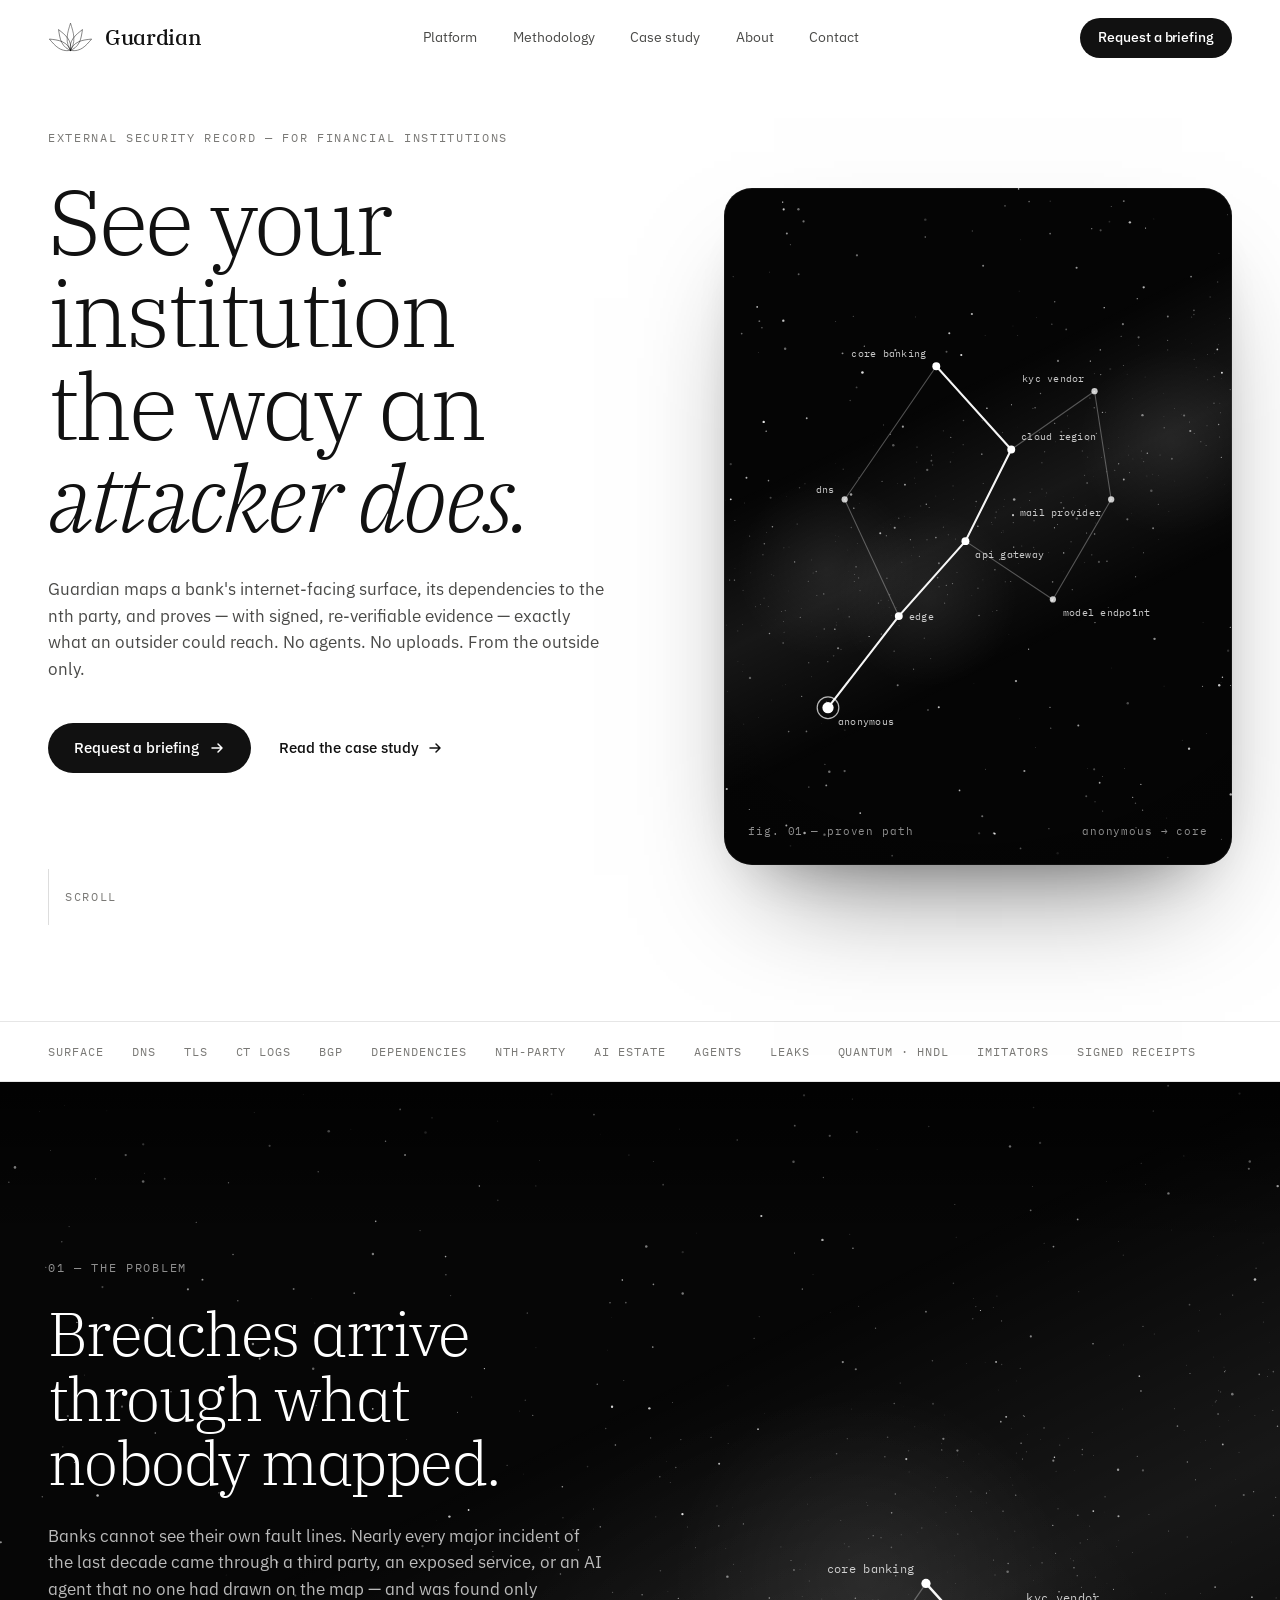
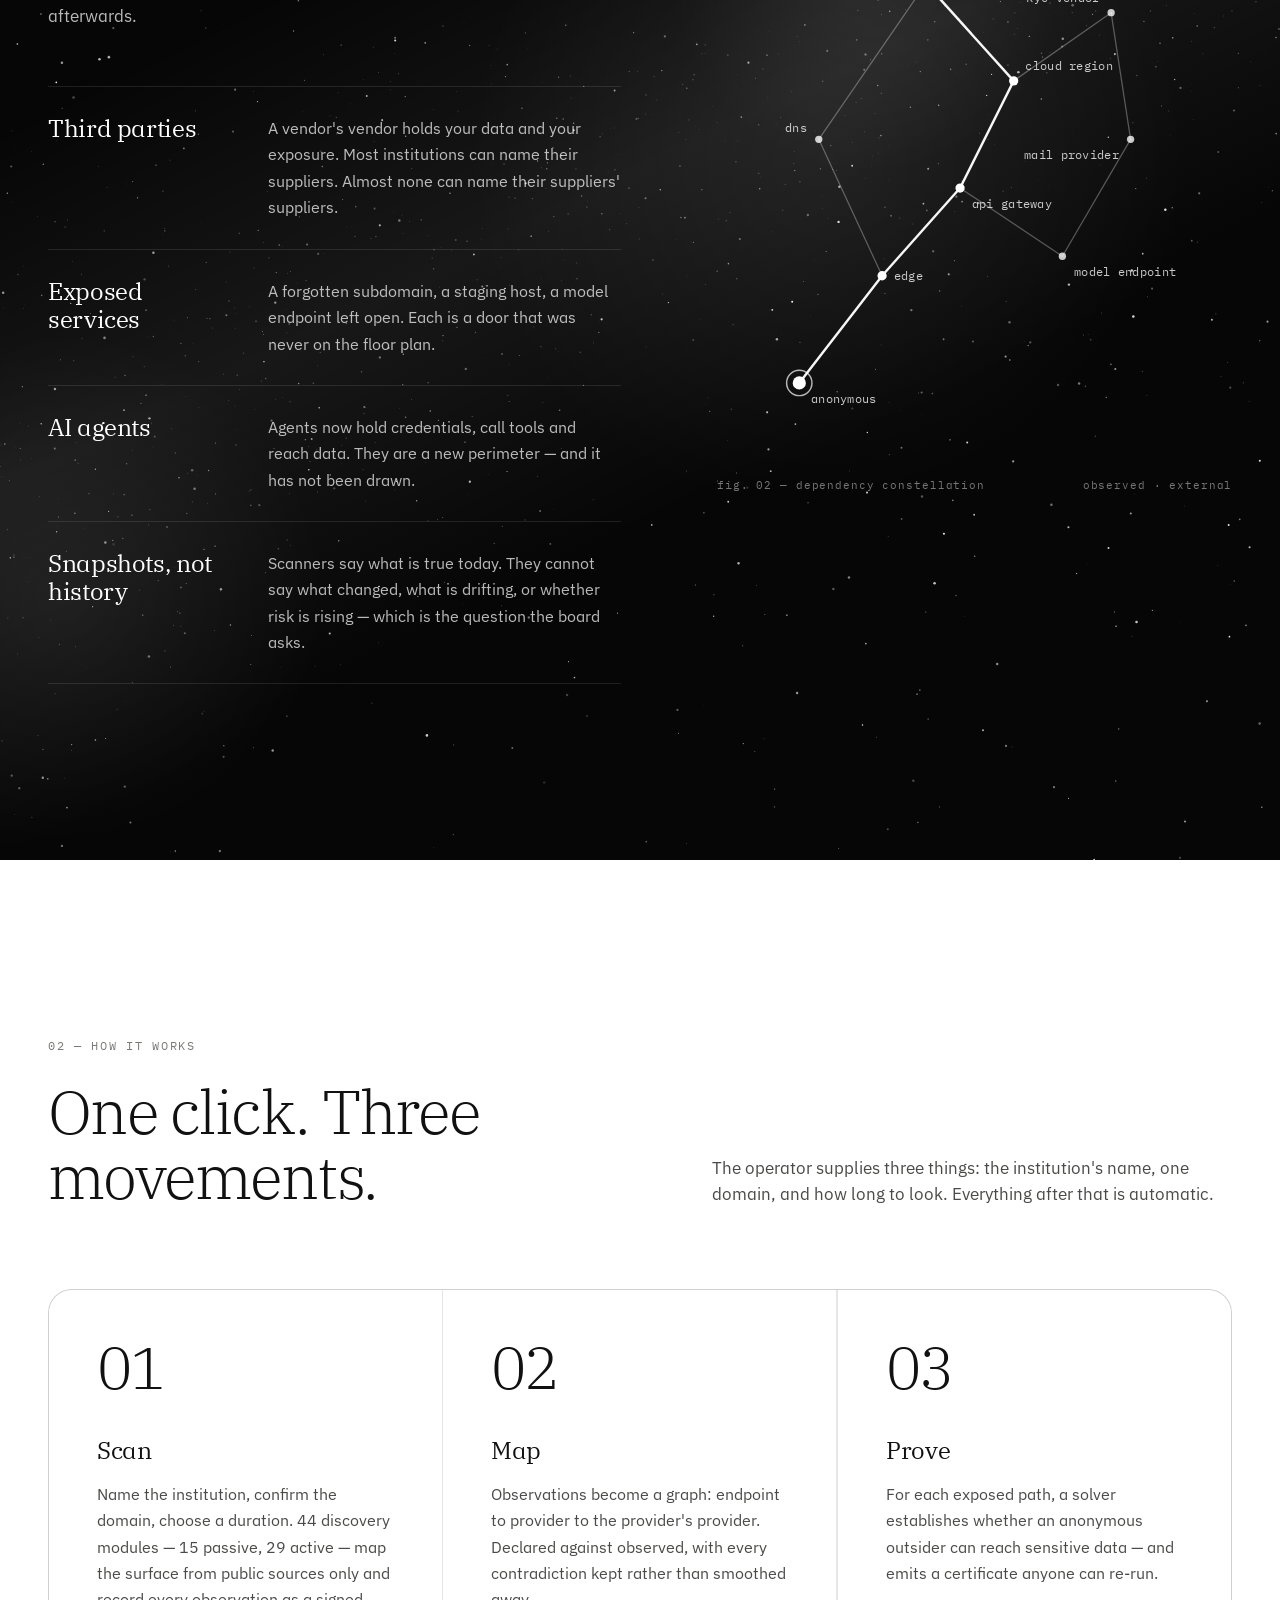
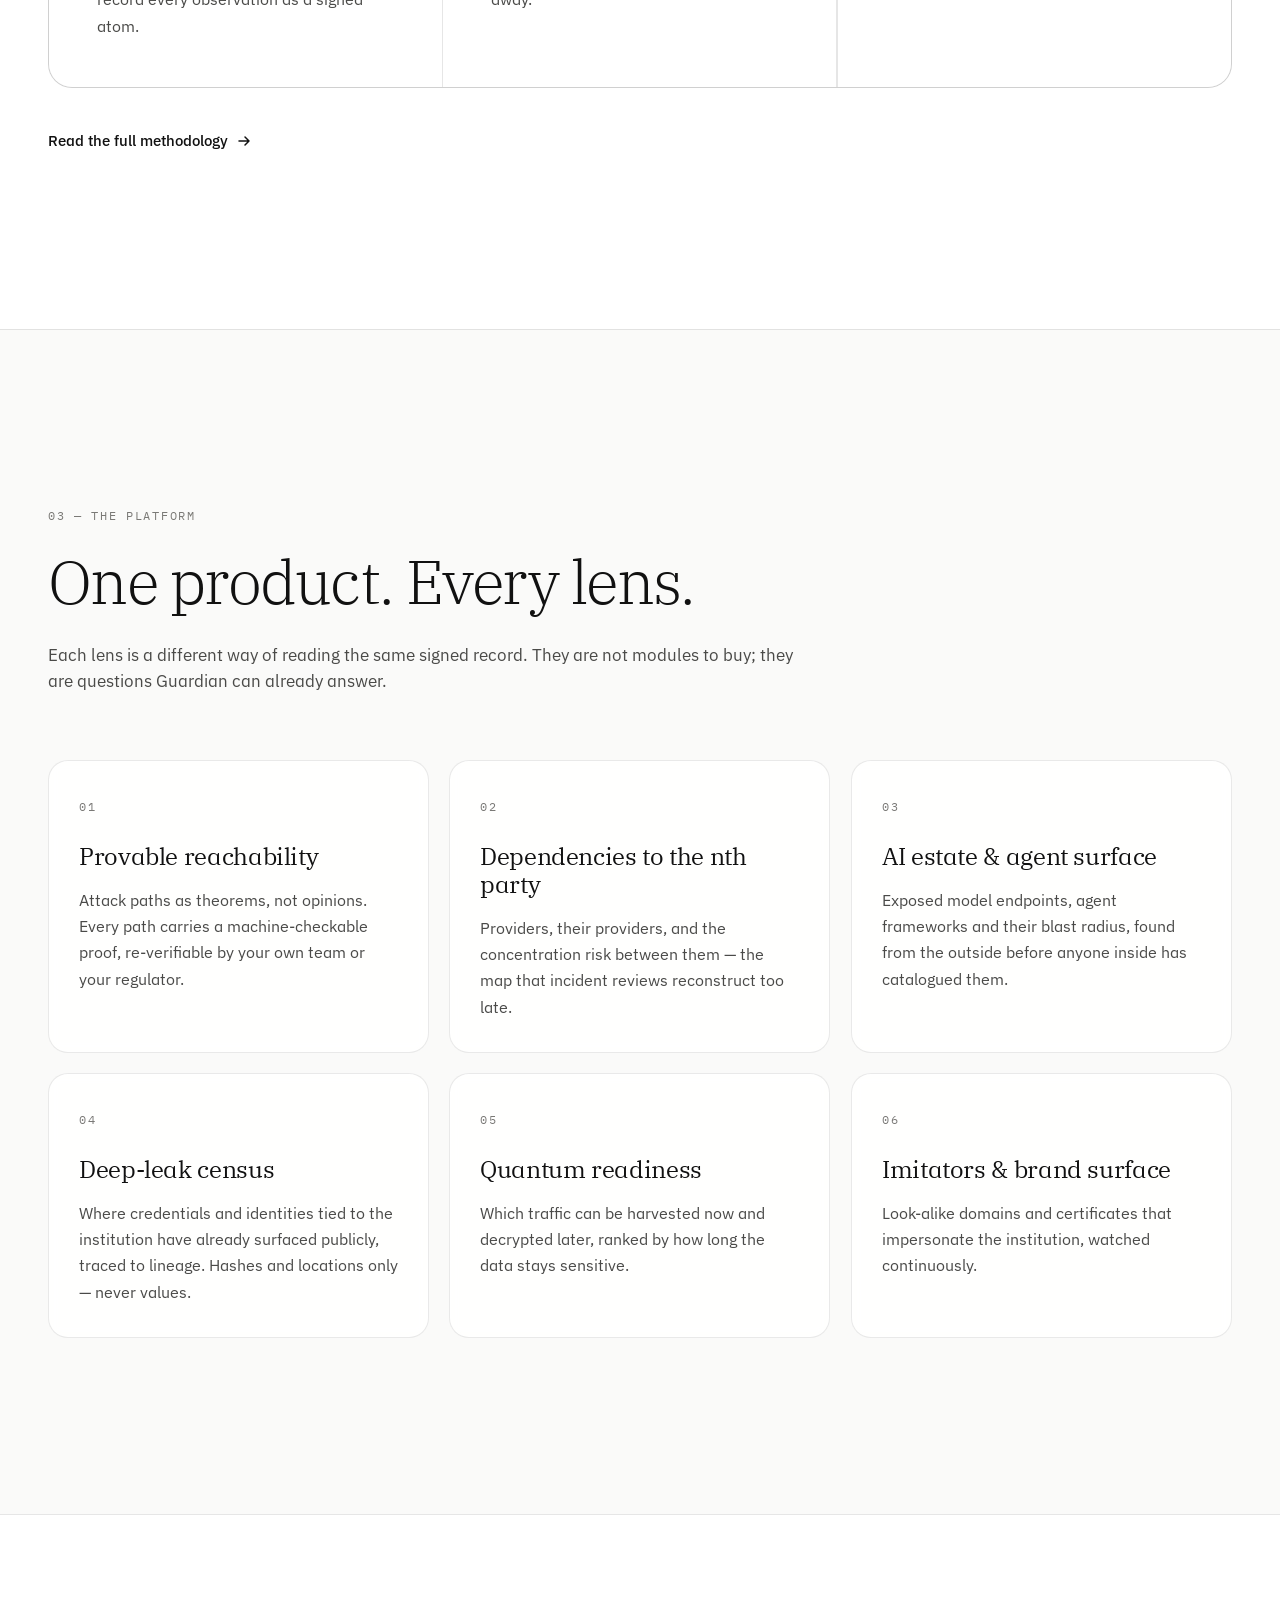
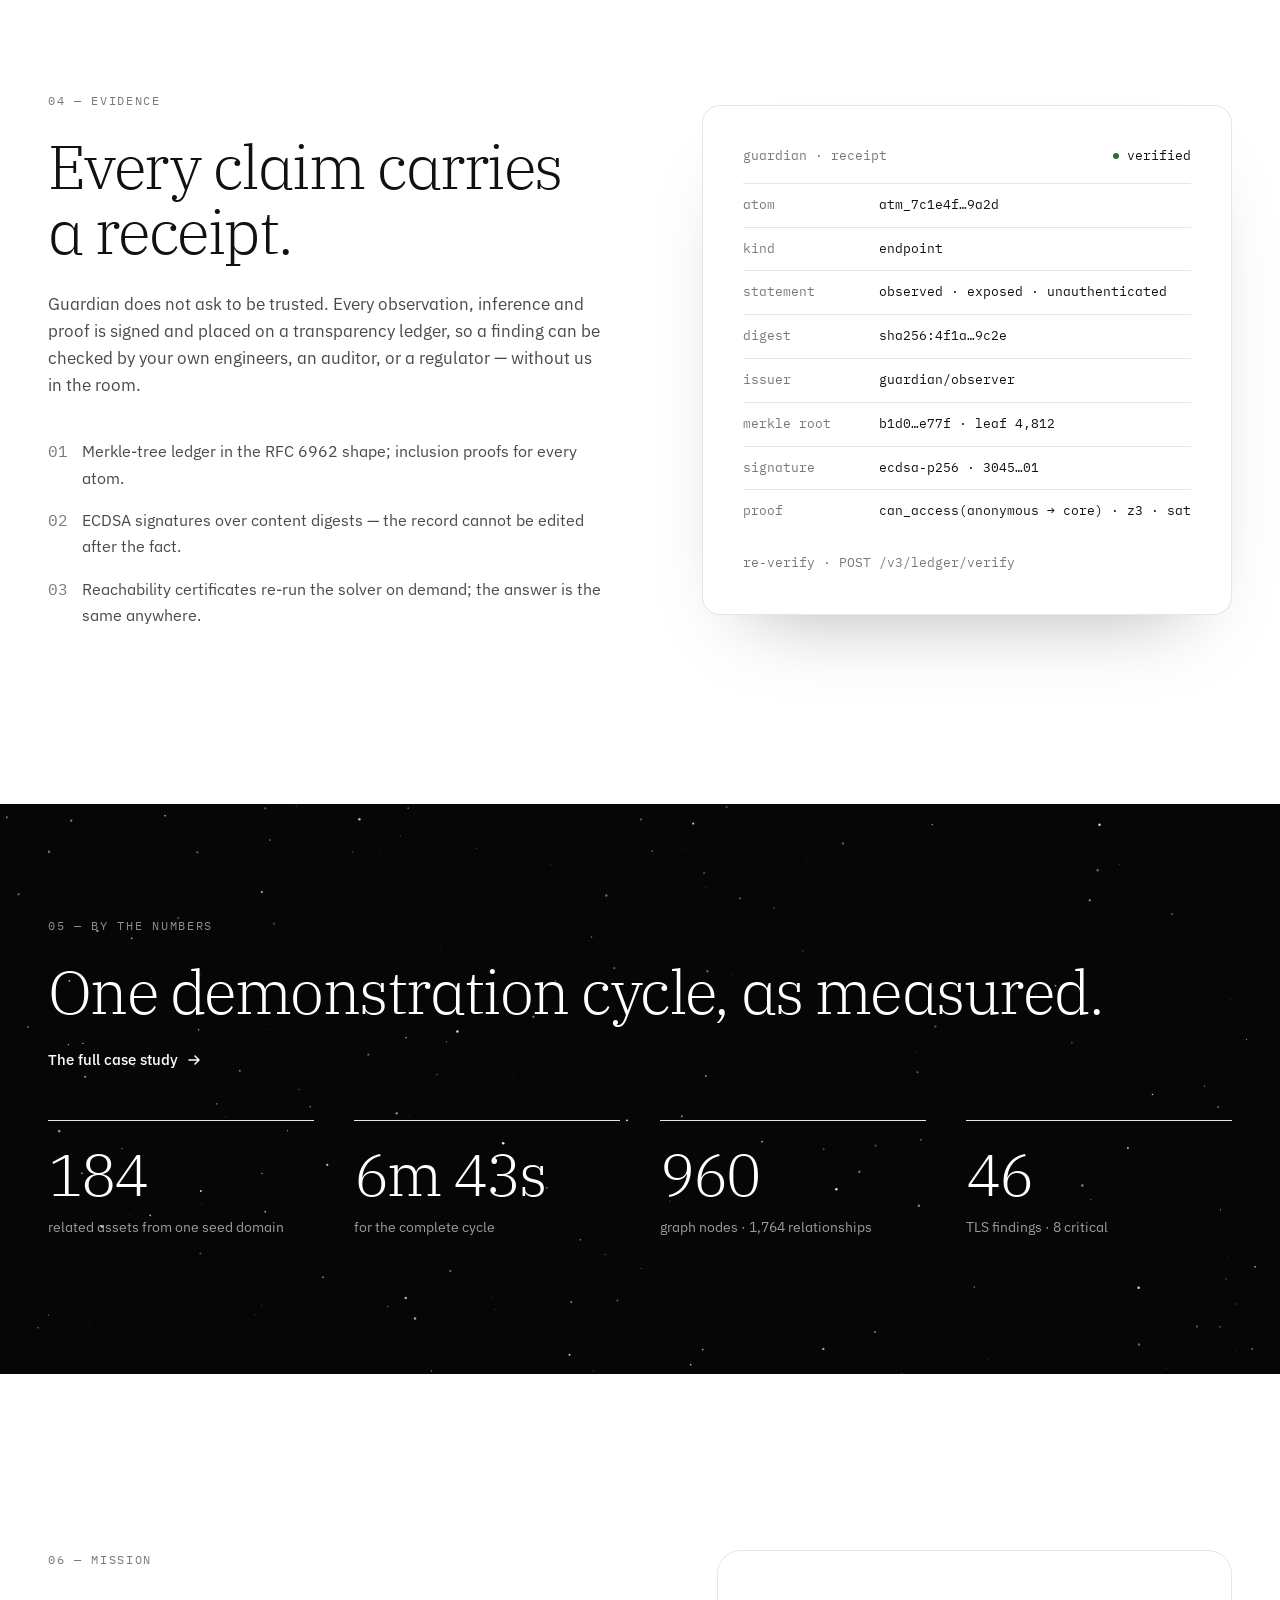
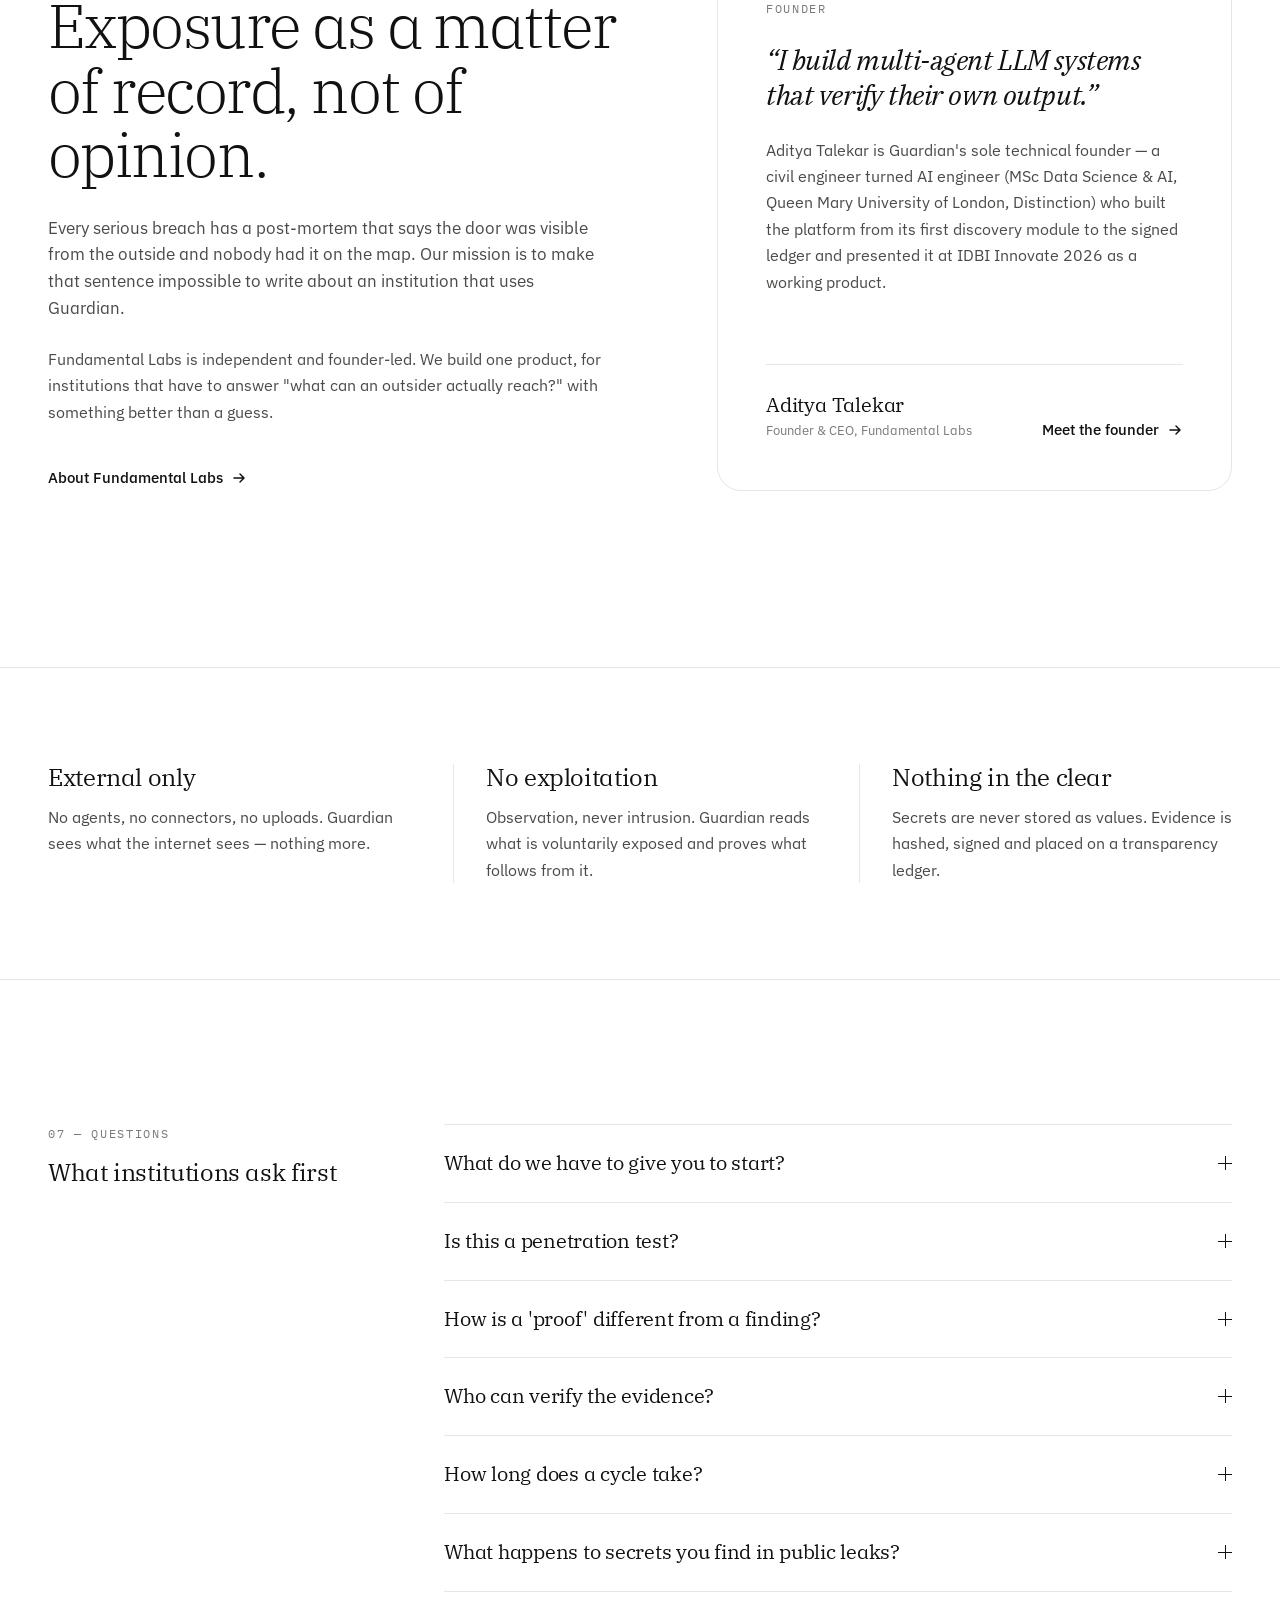
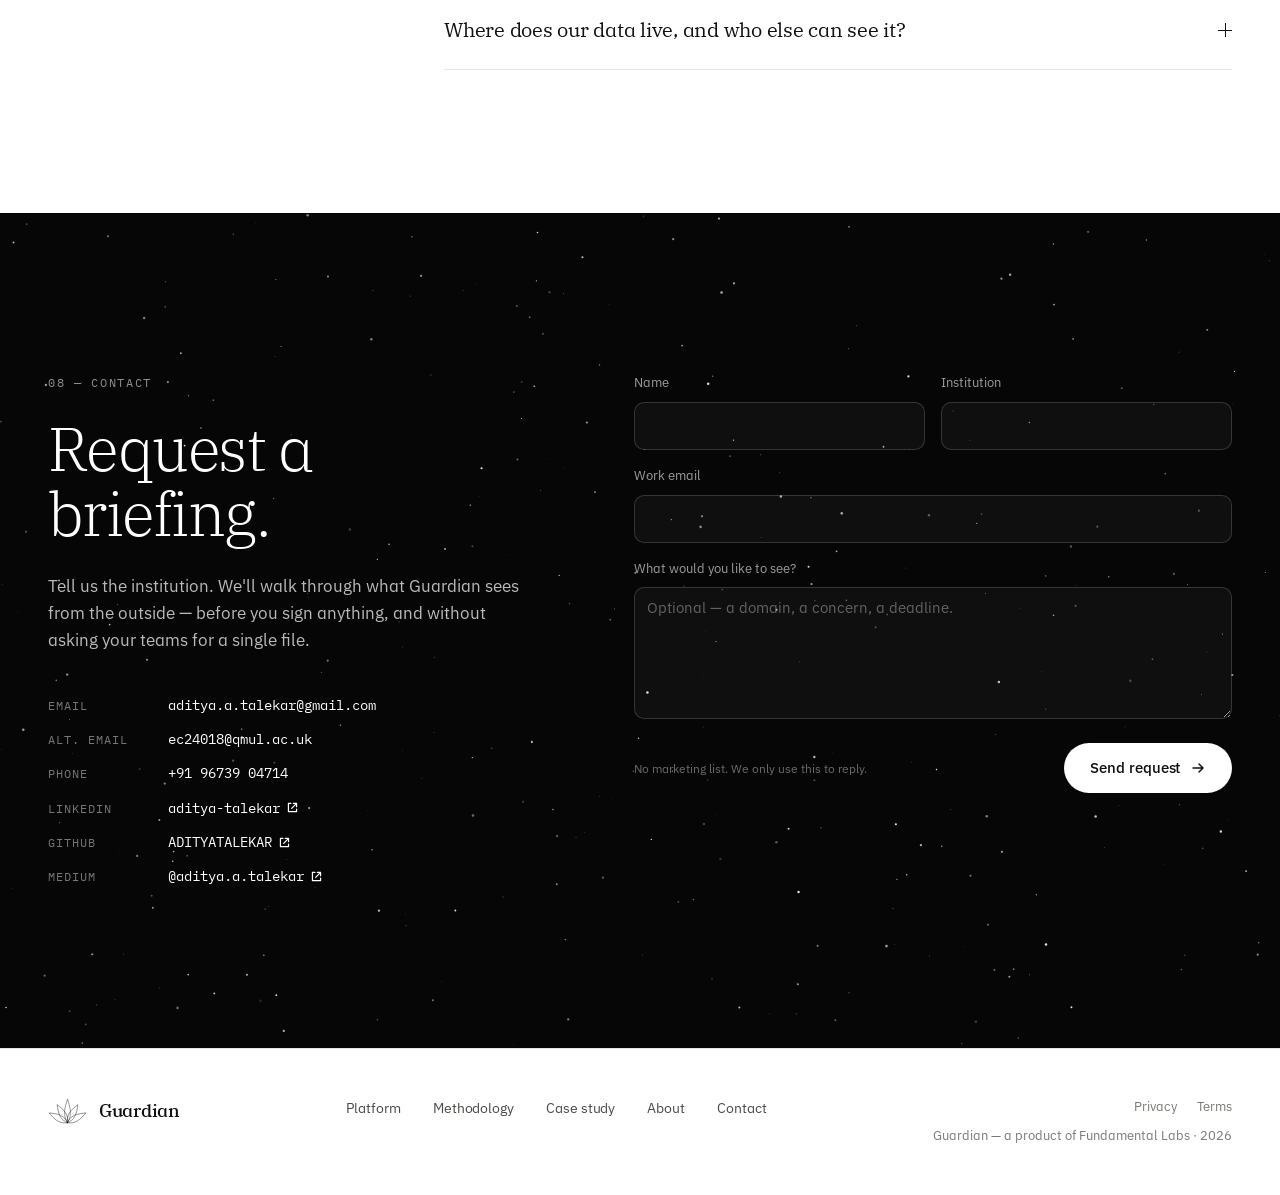
==== commit 10cd4669: "Publish website 2026-10-17T09:30Z" ====
--- a/index.html
+++ b/index.html
@@ -18,8 +18,8 @@
       href="https://fonts.googleapis.com/css2?family=IBM+Plex+Sans:wght@400;500;600;700&family=IBM+Plex+Mono:wght@400;500;600&family=IBM+Plex+Serif:ital,wght@0,300;0,400;0,500;0,600;1,300;1,400&display=swap"
       rel="stylesheet"
     />
-    <script type="module" crossorigin src="/assets/index-I11yUhb0.js"></script>
-    <link rel="stylesheet" crossorigin href="/assets/index-BB0zwN_D.css">
+    <script type="module" crossorigin src="/assets/index-B8_DApIH.js"></script>
+    <link rel="stylesheet" crossorigin href="/assets/index-2FZlnJsm.css">
   </head>
   <body>
     <div id="root"></div>
--- a/assets/index-2FZlnJsm.css
+++ b/assets/index-2FZlnJsm.css
@@ -0,0 +1 @@
+:root{--nav-w: 248px;--nav-collapsed-w: 60px;--rail-w: 244px;--drawer-w: 480px;--header-h: 60px;--content-max: 1200px;--font-sans: "IBM Plex Sans", ui-sans-serif, system-ui, -apple-system, sans-serif;--font-mono: "IBM Plex Mono", ui-monospace, "SFMono-Regular", Menlo, monospace;--font-serif: "IBM Plex Serif", ui-serif, Georgia, "Times New Roman", serif;--c-bg: 255 255 255;--c-canvas: 255 255 255;--c-page: 255 255 255;--c-surface: 255 255 255;--c-surface-2: 246 246 245;--c-surface-3: 237 237 235;--c-hover: 246 246 245;--c-line: 231 231 230;--c-line-strong: 214 213 210;--c-fg: 17 17 17;--c-fg-muted: 74 74 72;--c-fg-faint: 122 121 118;--c-fg-ghost: 168 167 163;--c-accent: 17 17 17;--c-accent-fg: 255 255 255;--c-focus: 17 17 17;--c-inverse: 17 17 17;--c-inverse-fg: 255 255 255;--c-sev-critical: 180 35 42;--c-sev-high: 181 106 27;--c-sev-medium: 154 123 20;--c-sev-low: 74 74 72;--c-sev-info: 122 121 118;--c-ok: 47 106 67;--c-warn: 154 123 20;--c-danger: 180 35 42;--st-observed: 74 74 72;--st-verified: 47 106 67;--st-attested: 90 75 122;--st-inferred: 154 123 20;--st-simulated: 122 121 118;--st-contradicted: 180 35 42;--st-unknown: 168 167 163;--as-observed: 74 74 72;--as-declared: 154 123 20;--as-both: 47 106 67;--as-contradicted: 180 35 42;--c-graph-edge: 214 213 210;--c-graph-node: 17 17 17;--shadow-hover: 0 1px 3px rgb(17 17 17 / .06);--shadow-pop: 0 10px 34px rgb(17 17 17 / .1), 0 0 0 1px rgb(17 17 17 / .04);color-scheme:light}:root[data-theme=dark]{--c-bg: 8 8 8;--c-canvas: 10 10 10;--c-page: 14 14 14;--c-surface: 18 18 18;--c-surface-2: 26 26 26;--c-surface-3: 36 36 36;--c-hover: 26 26 26;--c-line: 32 32 32;--c-line-strong: 52 52 52;--c-fg: 242 242 242;--c-fg-muted: 182 182 182;--c-fg-faint: 138 138 138;--c-fg-ghost: 96 96 96;--c-accent: 242 242 242;--c-accent-fg: 8 8 8;--c-focus: 242 242 242;--c-inverse: 242 242 242;--c-inverse-fg: 8 8 8;--c-sev-critical: 240 90 86;--c-sev-high: 232 146 64;--c-sev-medium: 214 178 74;--c-sev-low: 150 150 150;--c-sev-info: 138 138 138;--c-ok: 86 184 120;--c-warn: 214 178 74;--c-danger: 240 90 86;--st-observed: 150 150 150;--st-verified: 86 184 120;--st-attested: 168 142 224;--st-inferred: 214 178 74;--st-simulated: 138 138 138;--st-contradicted: 240 90 86;--st-unknown: 96 96 96;--as-observed: 150 150 150;--as-declared: 214 178 74;--as-both: 86 184 120;--as-contradicted: 240 90 86;--c-graph-edge: 52 52 52;--c-graph-node: 242 242 242;--shadow-hover: 0 1px 3px rgb(0 0 0 / .6);--shadow-pop: 0 16px 48px rgb(0 0 0 / .7), 0 0 0 1px rgb(255 255 255 / .06);color-scheme:dark}*,:before,:after{box-sizing:border-box;border-width:0;border-style:solid;border-color:#e5e7eb}:before,:after{--tw-content: ""}html,:host{line-height:1.5;-webkit-text-size-adjust:100%;-moz-tab-size:4;-o-tab-size:4;tab-size:4;font-family:var(--font-sans),ui-sans-serif,system-ui,sans-serif;font-feature-settings:normal;font-variation-settings:normal;-webkit-tap-highlight-color:transparent}body{margin:0;line-height:inherit}hr{height:0;color:inherit;border-top-width:1px}abbr:where([title]){-webkit-text-decoration:underline dotted;text-decoration:underline dotted}h1,h2,h3,h4,h5,h6{font-size:inherit;font-weight:inherit}a{color:inherit;text-decoration:inherit}b,strong{font-weight:bolder}code,kbd,samp,pre{font-family:var(--font-mono),ui-monospace,SFMono-Regular,Menlo,monospace;font-feature-settings:normal;font-variation-settings:normal;font-size:1em}small{font-size:80%}sub,sup{font-size:75%;line-height:0;position:relative;vertical-align:baseline}sub{bottom:-.25em}sup{top:-.5em}table{text-indent:0;border-color:inherit;border-collapse:collapse}button,input,optgroup,select,textarea{font-family:inherit;font-feature-settings:inherit;font-variation-settings:inherit;font-size:100%;font-weight:inherit;line-height:inherit;letter-spacing:inherit;color:inherit;margin:0;padding:0}button,select{text-transform:none}button,input:where([type=button]),input:where([type=reset]),input:where([type=submit]){-webkit-appearance:button;background-color:transparent;background-image:none}:-moz-focusring{outline:auto}:-moz-ui-invalid{box-shadow:none}progress{vertical-align:baseline}::-webkit-inner-spin-button,::-webkit-outer-spin-button{height:auto}[type=search]{-webkit-appearance:textfield;outline-offset:-2px}::-webkit-search-decoration{-webkit-appearance:none}::-webkit-file-upload-button{-webkit-appearance:button;font:inherit}summary{display:list-item}blockquote,dl,dd,h1,h2,h3,h4,h5,h6,hr,figure,p,pre{margin:0}fieldset{margin:0;padding:0}legend{padding:0}ol,ul,menu{list-style:none;margin:0;padding:0}dialog{padding:0}textarea{resize:vertical}input::-moz-placeholder,textarea::-moz-placeholder{opacity:1;color:#9ca3af}input::placeholder,textarea::placeholder{opacity:1;color:#9ca3af}button,[role=button]{cursor:pointer}:disabled{cursor:default}img,svg,video,canvas,audio,iframe,embed,object{display:block;vertical-align:middle}img,video{max-width:100%;height:auto}[hidden]{display:none}html,body,#root{height:100%}body{--tw-bg-opacity: 1;background-color:rgb(var(--c-bg) / var(--tw-bg-opacity));font-family:var(--font-sans),ui-sans-serif,system-ui,sans-serif;--tw-text-opacity: 1;color:rgb(var(--c-fg) / var(--tw-text-opacity));font-size:14px;line-height:1.6;font-feature-settings:"ss01","tnum";-webkit-font-smoothing:antialiased;-moz-osx-font-smoothing:grayscale}*{--tw-border-opacity: 1;border-color:rgb(var(--c-line) / var(--tw-border-opacity))}h1,h2{font-family:var(--font-serif),ui-serif,Georgia,serif;letter-spacing:-.01em}h3{font-family:var(--font-serif),ui-serif,Georgia,serif;letter-spacing:-.005em}code,kbd,samp,pre,.mono{font-family:var(--font-mono),ui-monospace,SFMono-Regular,Menlo,monospace}::-moz-selection{background:rgb(var(--c-accent) / .14);color:rgb(var(--c-fg))}::selection{background:rgb(var(--c-accent) / .14);color:rgb(var(--c-fg))}:focus-visible{outline:2px solid rgb(var(--c-focus));outline-offset:2px}button{-webkit-user-select:none;-moz-user-select:none;user-select:none}input,select,textarea{border-radius:6px;border-width:1px;--tw-border-opacity: 1;border-color:rgb(var(--c-line-strong) / var(--tw-border-opacity));--tw-bg-opacity: 1;background-color:rgb(var(--c-surface) / var(--tw-bg-opacity));padding-left:.75rem;padding-right:.75rem;font-size:14px;line-height:1.6;--tw-text-opacity: 1;color:rgb(var(--c-fg) / var(--tw-text-opacity));transition:border-color .14s ease-out,box-shadow .14s ease-out}input:not([type=checkbox]):not([type=radio]),select{height:38px}textarea{padding-top:.5rem;padding-bottom:.5rem;line-height:1.6}input:focus,select:focus,textarea:focus{outline:2px solid transparent;outline-offset:2px;border-color:rgb(var(--c-focus));box-shadow:0 0 0 1px rgb(var(--c-focus))}input::-moz-placeholder,textarea::-moz-placeholder{--tw-text-opacity: 1;color:rgb(var(--c-fg-ghost) / var(--tw-text-opacity))}input::placeholder,textarea::placeholder{--tw-text-opacity: 1;color:rgb(var(--c-fg-ghost) / var(--tw-text-opacity))}input[type=checkbox]{height:1rem;width:1rem;border-radius:4px;accent-color:rgb(var(--c-accent))}select{-webkit-appearance:none;-moz-appearance:none;appearance:none;background-repeat:no-repeat;padding-right:2rem;background-image:url("data:image/svg+xml;utf8,<svg xmlns='http://www.w3.org/2000/svg' width='12' height='12' viewBox='0 0 24 24' fill='none' stroke='%23787774' stroke-width='2' stroke-linecap='round' stroke-linejoin='round'><path d='m6 9 6 6 6-6'/></svg>");background-position:right 11px center}::-webkit-scrollbar{width:10px;height:10px}::-webkit-scrollbar-thumb{background:rgb(var(--c-line-strong));border-radius:10px;border:3px solid transparent;background-clip:padding-box}::-webkit-scrollbar-thumb:hover{background:rgb(var(--c-fg-ghost));background-clip:padding-box;border:3px solid transparent}::-webkit-scrollbar-track{background:transparent}*{scrollbar-width:thin;scrollbar-color:rgb(var(--c-line-strong)) transparent}@media(prefers-reduced-motion:reduce){*,*:before,*:after{animation-duration:.01ms!important;animation-iteration-count:1!important;transition-duration:.01ms!important}}*,:before,:after{--tw-border-spacing-x: 0;--tw-border-spacing-y: 0;--tw-translate-x: 0;--tw-translate-y: 0;--tw-rotate: 0;--tw-skew-x: 0;--tw-skew-y: 0;--tw-scale-x: 1;--tw-scale-y: 1;--tw-pan-x: ;--tw-pan-y: ;--tw-pinch-zoom: ;--tw-scroll-snap-strictness: proximity;--tw-gradient-from-position: ;--tw-gradient-via-position: ;--tw-gradient-to-position: ;--tw-ordinal: ;--tw-slashed-zero: ;--tw-numeric-figure: ;--tw-numeric-spacing: ;--tw-numeric-fraction: ;--tw-ring-inset: ;--tw-ring-offset-width: 0px;--tw-ring-offset-color: #fff;--tw-ring-color: rgb(59 130 246 / .5);--tw-ring-offset-shadow: 0 0 #0000;--tw-ring-shadow: 0 0 #0000;--tw-shadow: 0 0 #0000;--tw-shadow-colored: 0 0 #0000;--tw-blur: ;--tw-brightness: ;--tw-contrast: ;--tw-grayscale: ;--tw-hue-rotate: ;--tw-invert: ;--tw-saturate: ;--tw-sepia: ;--tw-drop-shadow: ;--tw-backdrop-blur: ;--tw-backdrop-brightness: ;--tw-backdrop-contrast: ;--tw-backdrop-grayscale: ;--tw-backdrop-hue-rotate: ;--tw-backdrop-invert: ;--tw-backdrop-opacity: ;--tw-backdrop-saturate: ;--tw-backdrop-sepia: ;--tw-contain-size: ;--tw-contain-layout: ;--tw-contain-paint: ;--tw-contain-style: }::backdrop{--tw-border-spacing-x: 0;--tw-border-spacing-y: 0;--tw-translate-x: 0;--tw-translate-y: 0;--tw-rotate: 0;--tw-skew-x: 0;--tw-skew-y: 0;--tw-scale-x: 1;--tw-scale-y: 1;--tw-pan-x: ;--tw-pan-y: ;--tw-pinch-zoom: ;--tw-scroll-snap-strictness: proximity;--tw-gradient-from-position: ;--tw-gradient-via-position: ;--tw-gradient-to-position: ;--tw-ordinal: ;--tw-slashed-zero: ;--tw-numeric-figure: ;--tw-numeric-spacing: ;--tw-numeric-fraction: ;--tw-ring-inset: ;--tw-ring-offset-width: 0px;--tw-ring-offset-color: #fff;--tw-ring-color: rgb(59 130 246 / .5);--tw-ring-offset-shadow: 0 0 #0000;--tw-ring-shadow: 0 0 #0000;--tw-shadow: 0 0 #0000;--tw-shadow-colored: 0 0 #0000;--tw-blur: ;--tw-brightness: ;--tw-contrast: ;--tw-grayscale: ;--tw-hue-rotate: ;--tw-invert: ;--tw-saturate: ;--tw-sepia: ;--tw-drop-shadow: ;--tw-backdrop-blur: ;--tw-backdrop-brightness: ;--tw-backdrop-contrast: ;--tw-backdrop-grayscale: ;--tw-backdrop-hue-rotate: ;--tw-backdrop-invert: ;--tw-backdrop-opacity: ;--tw-backdrop-saturate: ;--tw-backdrop-sepia: ;--tw-contain-size: ;--tw-contain-layout: ;--tw-contain-paint: ;--tw-contain-style: }.container{width:100%}@media(min-width:640px){.container{max-width:640px}}@media(min-width:768px){.container{max-width:768px}}@media(min-width:1024px){.container{max-width:1024px}}@media(min-width:1280px){.container{max-width:1280px}}@media(min-width:1536px){.container{max-width:1536px}}.mono{font-family:var(--font-mono),ui-monospace,SFMono-Regular,Menlo,monospace;font-size:12px;line-height:18px}.card{border-radius:8px;border-width:1px;--tw-border-opacity: 1;border-color:rgb(var(--c-line) / var(--tw-border-opacity));--tw-bg-opacity: 1;background-color:rgb(var(--c-surface) / var(--tw-bg-opacity))}.card-clickable{border-radius:8px;border-width:1px;--tw-border-opacity: 1;border-color:rgb(var(--c-line) / var(--tw-border-opacity));--tw-bg-opacity: 1;background-color:rgb(var(--c-surface) / var(--tw-bg-opacity));transition-property:box-shadow;transition-duration:.15s;transition-timing-function:cubic-bezier(0,0,.2,1)}.card-clickable:hover{--tw-shadow: var(--shadow-hover);--tw-shadow-colored: var(--shadow-hover);box-shadow:var(--tw-ring-offset-shadow, 0 0 #0000),var(--tw-ring-shadow, 0 0 #0000),var(--tw-shadow);--tw-shadow-color: rgb(var(--c-hover) / 1);--tw-shadow: var(--tw-shadow-colored)}.page-title{font-family:var(--font-serif),ui-serif,Georgia,serif;font-size:28px;line-height:34px;font-weight:600;--tw-text-opacity: 1;color:rgb(var(--c-fg) / var(--tw-text-opacity));letter-spacing:-.01em}.section-title{font-family:var(--font-serif),ui-serif,Georgia,serif;font-size:18px;line-height:26px;font-weight:600;--tw-text-opacity: 1;color:rgb(var(--c-fg) / var(--tw-text-opacity));letter-spacing:-.005em}.label-mono{font-family:var(--font-sans),ui-sans-serif,system-ui,sans-serif;font-size:11px;line-height:16px;font-weight:500;letter-spacing:.04em;--tw-text-opacity: 1;color:rgb(var(--c-fg-faint) / var(--tw-text-opacity))}.meta{font-size:11px;line-height:16px;--tw-text-opacity: 1;color:rgb(var(--c-fg-faint) / var(--tw-text-opacity))}.meaning{font-size:12px;line-height:18px;--tw-text-opacity: 1;color:rgb(var(--c-fg-faint) / var(--tw-text-opacity))}.link{cursor:pointer;--tw-text-opacity: 1;color:rgb(var(--c-accent) / var(--tw-text-opacity));text-decoration-line:underline;text-decoration-color:rgb(var(--c-fg-ghost) / 1);text-underline-offset:2px}.link:hover{text-decoration-color:rgb(var(--c-fg) / 1)}.row-click{cursor:pointer;transition-property:color,background-color,border-color,text-decoration-color,fill,stroke;transition-duration:.15s;transition-timing-function:cubic-bezier(0,0,.2,1)}.row-click:hover{--tw-bg-opacity: 1;background-color:rgb(var(--c-surface-2) / var(--tw-bg-opacity))}.hairline-rows>*+*{border-top-width:1px;--tw-border-opacity: 1;border-color:rgb(var(--c-line) / var(--tw-border-opacity))}.stack{display:flex;flex-direction:column;gap:2.5rem}.stack>*+*{border-top-width:1px;--tw-border-opacity: 1;border-color:rgb(var(--c-line) / var(--tw-border-opacity));padding-top:2.5rem}.pulse-dot{animation:pulse-dot 1.6s ease-in-out infinite}@keyframes pulse-dot{0%,to{opacity:1}50%{opacity:.35}}.sr-only{position:absolute;width:1px;height:1px;padding:0;margin:-1px;overflow:hidden;clip:rect(0,0,0,0);white-space:nowrap;border-width:0}.pointer-events-none{pointer-events:none}.\!visible{visibility:visible!important}.visible{visibility:visible}.static{position:static}.fixed{position:fixed}.absolute{position:absolute}.relative{position:relative}.sticky{position:sticky}.inset-0{inset:0}.inset-x-0{left:0;right:0}.-left-\[22px\]{left:-22px}.-left-\[3\.5px\]{left:-3.5px}.bottom-0{bottom:0}.bottom-10{bottom:2.5rem}.bottom-3{bottom:.75rem}.bottom-6{bottom:1.5rem}.left-0{left:0}.left-2{left:.5rem}.left-3{left:.75rem}.right-0{right:0}.right-3{right:.75rem}.right-6{right:1.5rem}.top-0{top:0}.top-11{top:2.75rem}.top-2{top:.5rem}.top-3{top:.75rem}.top-6{top:1.5rem}.top-\[6px\]{top:6px}.z-20{z-index:20}.z-30{z-index:30}.z-40{z-index:40}.z-50{z-index:50}.z-\[1\]{z-index:1}.m-0{margin:0}.-mx-3{margin-left:-.75rem;margin-right:-.75rem}.-my-3{margin-top:-.75rem;margin-bottom:-.75rem}.mx-1{margin-left:.25rem;margin-right:.25rem}.mx-1\.5{margin-left:.375rem;margin-right:.375rem}.mx-2{margin-left:.5rem;margin-right:.5rem}.mx-2\.5{margin-left:.625rem;margin-right:.625rem}.mx-auto{margin-left:auto;margin-right:auto}.my-1{margin-top:.25rem;margin-bottom:.25rem}.my-14{margin-top:3.5rem;margin-bottom:3.5rem}.my-8{margin-top:2rem;margin-bottom:2rem}.-mb-px{margin-bottom:-1px}.-mr-1{margin-right:-.25rem}.-mr-1\.5{margin-right:-.375rem}.-mt-1{margin-top:-.25rem}.-mt-1\.5{margin-top:-.375rem}.-mt-2{margin-top:-.5rem}.mb-1{margin-bottom:.25rem}.mb-1\.5{margin-bottom:.375rem}.mb-10{margin-bottom:2.5rem}.mb-2{margin-bottom:.5rem}.mb-2\.5{margin-bottom:.625rem}.mb-3{margin-bottom:.75rem}.mb-3\.5{margin-bottom:.875rem}.mb-4{margin-bottom:1rem}.mb-5{margin-bottom:1.25rem}.mb-6{margin-bottom:1.5rem}.mb-8{margin-bottom:2rem}.ml-1{margin-left:.25rem}.ml-2{margin-left:.5rem}.ml-auto{margin-left:auto}.mt-0{margin-top:0}.mt-0\.5{margin-top:.125rem}.mt-1{margin-top:.25rem}.mt-1\.5{margin-top:.375rem}.mt-10{margin-top:2.5rem}.mt-12{margin-top:3rem}.mt-14{margin-top:3.5rem}.mt-16{margin-top:4rem}.mt-2{margin-top:.5rem}.mt-2\.5{margin-top:.625rem}.mt-20{margin-top:5rem}.mt-24{margin-top:6rem}.mt-3{margin-top:.75rem}.mt-4{margin-top:1rem}.mt-5{margin-top:1.25rem}.mt-6{margin-top:1.5rem}.mt-7{margin-top:1.75rem}.mt-8{margin-top:2rem}.block{display:block}.inline-block{display:inline-block}.inline{display:inline}.flex{display:flex}.inline-flex{display:inline-flex}.table{display:table}.grid{display:grid}.contents{display:contents}.hidden{display:none}.aspect-\[3\/4\]{aspect-ratio:3/4}.aspect-square{aspect-ratio:1 / 1}.h-1{height:.25rem}.h-1\.5{height:.375rem}.h-10{height:2.5rem}.h-12{height:3rem}.h-14{height:3.5rem}.h-2{height:.5rem}.h-2\.5{height:.625rem}.h-3{height:.75rem}.h-3\.5{height:.875rem}.h-4{height:1rem}.h-40{height:10rem}.h-5{height:1.25rem}.h-6{height:1.5rem}.h-7{height:1.75rem}.h-8{height:2rem}.h-9{height:2.25rem}.h-\[76px\]{height:76px}.h-auto{height:auto}.h-full{height:100%}.h-header{height:var(--header-h)}.h-px{height:1px}.h-screen{height:100vh}.max-h-56{max-height:14rem}.max-h-\[64vh\]{max-height:64vh}.max-h-\[72vh\]{max-height:72vh}.max-h-\[76vh\]{max-height:76vh}.max-h-\[calc\(100vh-96px\)\]{max-height:calc(100vh - 96px)}.min-h-0{min-height:0px}.min-h-\[100svh\]{min-height:100svh}.min-h-\[44px\]{min-height:44px}.min-h-screen{min-height:100vh}.w-1{width:.25rem}.w-1\.5{width:.375rem}.w-1\/3{width:33.333333%}.w-10{width:2.5rem}.w-16{width:4rem}.w-2{width:.5rem}.w-2\.5{width:.625rem}.w-20{width:5rem}.w-3{width:.75rem}.w-3\.5{width:.875rem}.w-32{width:8rem}.w-4{width:1rem}.w-6{width:1.5rem}.w-8{width:2rem}.w-80{width:20rem}.w-full{width:100%}.w-nav{width:var(--nav-w)}.w-nav-collapsed{width:var(--nav-collapsed-w)}.w-px{width:1px}.w-rail{width:var(--rail-w)}.min-w-0{min-width:0px}.min-w-\[160px\]{min-width:160px}.min-w-\[180px\]{min-width:180px}.min-w-\[200px\]{min-width:200px}.min-w-\[220px\]{min-width:220px}.max-w-2xl{max-width:42rem}.max-w-3xl{max-width:48rem}.max-w-4xl{max-width:56rem}.max-w-\[1120px\]{max-width:1120px}.max-w-\[1200px\]{max-width:1200px}.max-w-\[220px\]{max-width:220px}.max-w-\[260px\]{max-width:260px}.max-w-\[480px\]{max-width:480px}.max-w-\[560px\]{max-width:560px}.max-w-\[60\%\]{max-width:60%}.max-w-\[620px\]{max-width:620px}.max-w-\[640px\]{max-width:640px}.max-w-\[680px\]{max-width:680px}.max-w-\[760px\]{max-width:760px}.max-w-\[920px\]{max-width:920px}.max-w-\[calc\(100vw-48px\)\]{max-width:calc(100vw - 48px)}.max-w-content{max-width:var(--content-max)}.max-w-full{max-width:100%}.max-w-md{max-width:28rem}.max-w-sm{max-width:24rem}.max-w-xl{max-width:36rem}.flex-1{flex:1 1 0%}.shrink-0{flex-shrink:0}.border-collapse{border-collapse:collapse}.-translate-y-\[6px\]{--tw-translate-y: -6px;transform:translate(var(--tw-translate-x),var(--tw-translate-y)) rotate(var(--tw-rotate)) skew(var(--tw-skew-x)) skewY(var(--tw-skew-y)) scaleX(var(--tw-scale-x)) scaleY(var(--tw-scale-y))}.translate-x-0{--tw-translate-x: 0px;transform:translate(var(--tw-translate-x),var(--tw-translate-y)) rotate(var(--tw-rotate)) skew(var(--tw-skew-x)) skewY(var(--tw-skew-y)) scaleX(var(--tw-scale-x)) scaleY(var(--tw-scale-y))}.translate-x-full{--tw-translate-x: 100%;transform:translate(var(--tw-translate-x),var(--tw-translate-y)) rotate(var(--tw-rotate)) skew(var(--tw-skew-x)) skewY(var(--tw-skew-y)) scaleX(var(--tw-scale-x)) scaleY(var(--tw-scale-y))}.translate-y-\[6px\]{--tw-translate-y: 6px;transform:translate(var(--tw-translate-x),var(--tw-translate-y)) rotate(var(--tw-rotate)) skew(var(--tw-skew-x)) skewY(var(--tw-skew-y)) scaleX(var(--tw-scale-x)) scaleY(var(--tw-scale-y))}.-rotate-45{--tw-rotate: -45deg;transform:translate(var(--tw-translate-x),var(--tw-translate-y)) rotate(var(--tw-rotate)) skew(var(--tw-skew-x)) skewY(var(--tw-skew-y)) scaleX(var(--tw-scale-x)) scaleY(var(--tw-scale-y))}.rotate-45{--tw-rotate: 45deg;transform:translate(var(--tw-translate-x),var(--tw-translate-y)) rotate(var(--tw-rotate)) skew(var(--tw-skew-x)) skewY(var(--tw-skew-y)) scaleX(var(--tw-scale-x)) scaleY(var(--tw-scale-y))}.transform{transform:translate(var(--tw-translate-x),var(--tw-translate-y)) rotate(var(--tw-rotate)) skew(var(--tw-skew-x)) skewY(var(--tw-skew-y)) scaleX(var(--tw-scale-x)) scaleY(var(--tw-scale-y))}@keyframes pulse{50%{opacity:.5}}.animate-pulse{animation:pulse 2s cubic-bezier(.4,0,.6,1) infinite}@keyframes spin{to{transform:rotate(360deg)}}.animate-spin{animation:spin 1s linear infinite}.cursor-grab{cursor:grab}.cursor-pointer{cursor:pointer}.touch-none{touch-action:none}.select-none{-webkit-user-select:none;-moz-user-select:none;user-select:none}.resize{resize:both}.scroll-mt-16{scroll-margin-top:4rem}.list-decimal{list-style-type:decimal}.list-disc{list-style-type:disc}.list-none{list-style-type:none}.columns-2{-moz-columns:2;columns:2}.grid-cols-1{grid-template-columns:repeat(1,minmax(0,1fr))}.grid-cols-2{grid-template-columns:repeat(2,minmax(0,1fr))}.grid-cols-\[1fr_auto\]{grid-template-columns:1fr auto}.grid-cols-\[22px_1fr\]{grid-template-columns:22px 1fr}.grid-cols-\[84px_1fr\]{grid-template-columns:84px 1fr}.grid-cols-\[auto_1fr_auto_1fr\]{grid-template-columns:auto 1fr auto 1fr}.grid-cols-\[minmax\(104px\,auto\)_1fr\]{grid-template-columns:minmax(104px,auto) 1fr}.flex-row-reverse{flex-direction:row-reverse}.flex-col{flex-direction:column}.flex-wrap{flex-wrap:wrap}.items-start{align-items:flex-start}.items-end{align-items:flex-end}.items-center{align-items:center}.items-baseline{align-items:baseline}.justify-start{justify-content:flex-start}.justify-end{justify-content:flex-end}.justify-center{justify-content:center}.justify-between{justify-content:space-between}.gap-0{gap:0px}.gap-0\.5{gap:.125rem}.gap-1{gap:.25rem}.gap-1\.5{gap:.375rem}.gap-10{gap:2.5rem}.gap-12{gap:3rem}.gap-16{gap:4rem}.gap-2{gap:.5rem}.gap-2\.5{gap:.625rem}.gap-3{gap:.75rem}.gap-4{gap:1rem}.gap-5{gap:1.25rem}.gap-6{gap:1.5rem}.gap-7{gap:1.75rem}.gap-8{gap:2rem}.gap-9{gap:2.25rem}.gap-px{gap:1px}.gap-x-10{-moz-column-gap:2.5rem;column-gap:2.5rem}.gap-x-12{-moz-column-gap:3rem;column-gap:3rem}.gap-x-14{-moz-column-gap:3.5rem;column-gap:3.5rem}.gap-x-16{-moz-column-gap:4rem;column-gap:4rem}.gap-x-3{-moz-column-gap:.75rem;column-gap:.75rem}.gap-x-4{-moz-column-gap:1rem;column-gap:1rem}.gap-x-6{-moz-column-gap:1.5rem;column-gap:1.5rem}.gap-x-7{-moz-column-gap:1.75rem;column-gap:1.75rem}.gap-x-8{-moz-column-gap:2rem;column-gap:2rem}.gap-y-0{row-gap:0px}.gap-y-0\.5{row-gap:.125rem}.gap-y-1{row-gap:.25rem}.gap-y-10{row-gap:2.5rem}.gap-y-12{row-gap:3rem}.gap-y-2{row-gap:.5rem}.gap-y-2\.5{row-gap:.625rem}.gap-y-3{row-gap:.75rem}.gap-y-4{row-gap:1rem}.gap-y-5{row-gap:1.25rem}.gap-y-6{row-gap:1.5rem}.gap-y-8{row-gap:2rem}.space-y-0>:not([hidden])~:not([hidden]){--tw-space-y-reverse: 0;margin-top:calc(0px * calc(1 - var(--tw-space-y-reverse)));margin-bottom:calc(0px * var(--tw-space-y-reverse))}.space-y-0\.5>:not([hidden])~:not([hidden]){--tw-space-y-reverse: 0;margin-top:calc(.125rem * calc(1 - var(--tw-space-y-reverse)));margin-bottom:calc(.125rem * var(--tw-space-y-reverse))}.space-y-1>:not([hidden])~:not([hidden]){--tw-space-y-reverse: 0;margin-top:calc(.25rem * calc(1 - var(--tw-space-y-reverse)));margin-bottom:calc(.25rem * var(--tw-space-y-reverse))}.space-y-1\.5>:not([hidden])~:not([hidden]){--tw-space-y-reverse: 0;margin-top:calc(.375rem * calc(1 - var(--tw-space-y-reverse)));margin-bottom:calc(.375rem * var(--tw-space-y-reverse))}.space-y-14>:not([hidden])~:not([hidden]){--tw-space-y-reverse: 0;margin-top:calc(3.5rem * calc(1 - var(--tw-space-y-reverse)));margin-bottom:calc(3.5rem * var(--tw-space-y-reverse))}.space-y-2>:not([hidden])~:not([hidden]){--tw-space-y-reverse: 0;margin-top:calc(.5rem * calc(1 - var(--tw-space-y-reverse)));margin-bottom:calc(.5rem * var(--tw-space-y-reverse))}.space-y-2\.5>:not([hidden])~:not([hidden]){--tw-space-y-reverse: 0;margin-top:calc(.625rem * calc(1 - var(--tw-space-y-reverse)));margin-bottom:calc(.625rem * var(--tw-space-y-reverse))}.space-y-3>:not([hidden])~:not([hidden]){--tw-space-y-reverse: 0;margin-top:calc(.75rem * calc(1 - var(--tw-space-y-reverse)));margin-bottom:calc(.75rem * var(--tw-space-y-reverse))}.space-y-4>:not([hidden])~:not([hidden]){--tw-space-y-reverse: 0;margin-top:calc(1rem * calc(1 - var(--tw-space-y-reverse)));margin-bottom:calc(1rem * var(--tw-space-y-reverse))}.space-y-5>:not([hidden])~:not([hidden]){--tw-space-y-reverse: 0;margin-top:calc(1.25rem * calc(1 - var(--tw-space-y-reverse)));margin-bottom:calc(1.25rem * var(--tw-space-y-reverse))}.space-y-6>:not([hidden])~:not([hidden]){--tw-space-y-reverse: 0;margin-top:calc(1.5rem * calc(1 - var(--tw-space-y-reverse)));margin-bottom:calc(1.5rem * var(--tw-space-y-reverse))}.space-y-7>:not([hidden])~:not([hidden]){--tw-space-y-reverse: 0;margin-top:calc(1.75rem * calc(1 - var(--tw-space-y-reverse)));margin-bottom:calc(1.75rem * var(--tw-space-y-reverse))}.space-y-8>:not([hidden])~:not([hidden]){--tw-space-y-reverse: 0;margin-top:calc(2rem * calc(1 - var(--tw-space-y-reverse)));margin-bottom:calc(2rem * var(--tw-space-y-reverse))}.space-y-px>:not([hidden])~:not([hidden]){--tw-space-y-reverse: 0;margin-top:calc(1px * calc(1 - var(--tw-space-y-reverse)));margin-bottom:calc(1px * var(--tw-space-y-reverse))}.divide-y>:not([hidden])~:not([hidden]){--tw-divide-y-reverse: 0;border-top-width:calc(1px * calc(1 - var(--tw-divide-y-reverse)));border-bottom-width:calc(1px * var(--tw-divide-y-reverse))}.divide-\[var\(--hair\)\]>:not([hidden])~:not([hidden]){border-color:var(--hair)}.divide-line>:not([hidden])~:not([hidden]){--tw-divide-opacity: 1;border-color:rgb(var(--c-line) / var(--tw-divide-opacity))}.divide-white\/10>:not([hidden])~:not([hidden]){border-color:#ffffff1a}.self-center{align-self:center}.justify-self-end{justify-self:end}.overflow-auto{overflow:auto}.overflow-hidden{overflow:hidden}.overflow-y-auto{overflow-y:auto}.truncate{overflow:hidden;text-overflow:ellipsis;white-space:nowrap}.whitespace-nowrap{white-space:nowrap}.whitespace-pre{white-space:pre}.whitespace-pre-wrap{white-space:pre-wrap}.break-words{overflow-wrap:break-word}.break-all{word-break:break-all}.rounded{border-radius:6px}.rounded-2xl{border-radius:1rem}.rounded-\[24px\]{border-radius:24px}.rounded-full{border-radius:9999px}.rounded-lg{border-radius:8px}.rounded-md{border-radius:6px}.rounded-sm{border-radius:4px}.border{border-width:1px}.border-\[1\.5px\]{border-width:1.5px}.border-y{border-top-width:1px;border-bottom-width:1px}.border-b{border-bottom-width:1px}.border-b-\[1\.5px\]{border-bottom-width:1.5px}.border-l{border-left-width:1px}.border-l-2{border-left-width:2px}.border-r{border-right-width:1px}.border-t{border-top-width:1px}.border-\[var\(--hair\)\]{border-color:var(--hair)}.border-accent{--tw-border-opacity: 1;border-color:rgb(var(--c-accent) / var(--tw-border-opacity))}.border-danger{--tw-border-opacity: 1;border-color:rgb(var(--c-danger) / var(--tw-border-opacity))}.border-fg{--tw-border-opacity: 1;border-color:rgb(var(--c-fg) / var(--tw-border-opacity))}.border-line{--tw-border-opacity: 1;border-color:rgb(var(--c-line) / var(--tw-border-opacity))}.border-line-strong{--tw-border-opacity: 1;border-color:rgb(var(--c-line-strong) / var(--tw-border-opacity))}.border-transparent{border-color:transparent}.border-white\/10{border-color:#ffffff1a}.border-white\/15{border-color:#ffffff26}.bg-\[\#050505\]{--tw-bg-opacity: 1;background-color:rgb(5 5 5 / var(--tw-bg-opacity))}.bg-\[\#2f6a43\]{--tw-bg-opacity: 1;background-color:rgb(47 106 67 / var(--tw-bg-opacity))}.bg-\[\#fafaf9\]{--tw-bg-opacity: 1;background-color:rgb(250 250 249 / var(--tw-bg-opacity))}.bg-\[var\(--hair\)\]{background-color:var(--hair)}.bg-accent{--tw-bg-opacity: 1;background-color:rgb(var(--c-accent) / var(--tw-bg-opacity))}.bg-bg{--tw-bg-opacity: 1;background-color:rgb(var(--c-bg) / var(--tw-bg-opacity))}.bg-black\/20{background-color:#0003}.bg-canvas{--tw-bg-opacity: 1;background-color:rgb(var(--c-canvas) / var(--tw-bg-opacity))}.bg-current{background-color:currentColor}.bg-danger{--tw-bg-opacity: 1;background-color:rgb(var(--c-danger) / var(--tw-bg-opacity))}.bg-danger\/5{background-color:rgb(var(--c-danger) / .05)}.bg-fg{--tw-bg-opacity: 1;background-color:rgb(var(--c-fg) / var(--tw-bg-opacity))}.bg-fg-ghost{--tw-bg-opacity: 1;background-color:rgb(var(--c-fg-ghost) / var(--tw-bg-opacity))}.bg-line{--tw-bg-opacity: 1;background-color:rgb(var(--c-line) / var(--tw-bg-opacity))}.bg-ok{--tw-bg-opacity: 1;background-color:rgb(var(--c-ok) / var(--tw-bg-opacity))}.bg-surface{--tw-bg-opacity: 1;background-color:rgb(var(--c-surface) / var(--tw-bg-opacity))}.bg-surface-2{--tw-bg-opacity: 1;background-color:rgb(var(--c-surface-2) / var(--tw-bg-opacity))}.bg-surface-3{--tw-bg-opacity: 1;background-color:rgb(var(--c-surface-3) / var(--tw-bg-opacity))}.bg-transparent{background-color:transparent}.bg-white{--tw-bg-opacity: 1;background-color:rgb(255 255 255 / var(--tw-bg-opacity))}.bg-gradient-to-b{background-image:linear-gradient(to bottom,var(--tw-gradient-stops))}.from-black\/70{--tw-gradient-from: rgb(0 0 0 / .7) var(--tw-gradient-from-position);--tw-gradient-to: rgb(0 0 0 / 0) var(--tw-gradient-to-position);--tw-gradient-stops: var(--tw-gradient-from), var(--tw-gradient-to)}.to-transparent{--tw-gradient-to: transparent var(--tw-gradient-to-position)}.p-0{padding:0}.p-0\.5{padding:.125rem}.p-3{padding:.75rem}.p-4{padding:1rem}.p-5{padding:1.25rem}.p-6{padding:1.5rem}.p-8{padding:2rem}.p-9{padding:2.25rem}.p-\[9\%\]{padding:9%}.\!px-0{padding-left:0!important;padding-right:0!important}.px-0{padding-left:0;padding-right:0}.px-1{padding-left:.25rem;padding-right:.25rem}.px-1\.5{padding-left:.375rem;padding-right:.375rem}.px-2{padding-left:.5rem;padding-right:.5rem}.px-2\.5{padding-left:.625rem;padding-right:.625rem}.px-3{padding-left:.75rem;padding-right:.75rem}.px-4{padding-left:1rem;padding-right:1rem}.px-5{padding-left:1.25rem;padding-right:1.25rem}.px-6{padding-left:1.5rem;padding-right:1.5rem}.px-8{padding-left:2rem;padding-right:2rem}.py-0{padding-top:0;padding-bottom:0}.py-1{padding-top:.25rem;padding-bottom:.25rem}.py-1\.5{padding-top:.375rem;padding-bottom:.375rem}.py-10{padding-top:2.5rem;padding-bottom:2.5rem}.py-12{padding-top:3rem;padding-bottom:3rem}.py-16{padding-top:4rem;padding-bottom:4rem}.py-2{padding-top:.5rem;padding-bottom:.5rem}.py-2\.5{padding-top:.625rem;padding-bottom:.625rem}.py-20{padding-top:5rem;padding-bottom:5rem}.py-24{padding-top:6rem;padding-bottom:6rem}.py-28{padding-top:7rem;padding-bottom:7rem}.py-3{padding-top:.75rem;padding-bottom:.75rem}.py-32{padding-top:8rem;padding-bottom:8rem}.py-4{padding-top:1rem;padding-bottom:1rem}.py-5{padding-top:1.25rem;padding-bottom:1.25rem}.py-6{padding-top:1.5rem;padding-bottom:1.5rem}.py-7{padding-top:1.75rem;padding-bottom:1.75rem}.py-8{padding-top:2rem;padding-bottom:2rem}.pb-1{padding-bottom:.25rem}.pb-10{padding-bottom:2.5rem}.pb-14{padding-bottom:3.5rem}.pb-16{padding-bottom:4rem}.pb-2{padding-bottom:.5rem}.pb-20{padding-bottom:5rem}.pb-24{padding-bottom:6rem}.pb-3{padding-bottom:.75rem}.pb-4{padding-bottom:1rem}.pb-6{padding-bottom:1.5rem}.pl-4{padding-left:1rem}.pl-5{padding-left:1.25rem}.pl-nav{padding-left:var(--nav-w)}.pl-nav-collapsed{padding-left:var(--nav-collapsed-w)}.pt-0{padding-top:0}.pt-0\.5{padding-top:.125rem}.pt-1{padding-top:.25rem}.pt-10{padding-top:2.5rem}.pt-12{padding-top:3rem}.pt-16{padding-top:4rem}.pt-2{padding-top:.5rem}.pt-24{padding-top:6rem}.pt-3{padding-top:.75rem}.pt-32{padding-top:8rem}.pt-4{padding-top:1rem}.pt-40{padding-top:10rem}.pt-5{padding-top:1.25rem}.pt-6{padding-top:1.5rem}.pt-8{padding-top:2rem}.text-left{text-align:left}.text-center{text-align:center}.text-right{text-align:right}.align-middle{vertical-align:middle}.font-mono{font-family:var(--font-mono),ui-monospace,SFMono-Regular,Menlo,monospace}.font-sans{font-family:var(--font-sans),ui-sans-serif,system-ui,sans-serif}.font-serif{font-family:var(--font-serif),ui-serif,Georgia,serif}.text-2xl{font-size:22px;line-height:30px}.text-2xs{font-size:10px;line-height:15px}.text-3xl{font-size:28px;line-height:34px}.text-4xl{font-size:32px;line-height:38px}.text-5xl{font-size:40px;line-height:46px}.text-\[10px\]{font-size:10px}.text-\[11px\]{font-size:11px}.text-\[12px\]{font-size:12px}.text-\[13px\]{font-size:13px}.text-\[14px\]{font-size:14px}.text-\[15px\]{font-size:15px}.text-base{font-size:14px;line-height:1.6}.text-lg{font-size:16px;line-height:24px}.text-sm{font-size:12px;line-height:18px}.text-xl{font-size:18px;line-height:26px}.text-xs{font-size:11px;line-height:16px}.font-medium{font-weight:500}.font-normal{font-weight:400}.font-semibold{font-weight:600}.uppercase{text-transform:uppercase}.lowercase{text-transform:lowercase}.normal-case{text-transform:none}.italic{font-style:italic}.tabular-nums{--tw-numeric-spacing: tabular-nums;font-variant-numeric:var(--tw-ordinal) var(--tw-slashed-zero) var(--tw-numeric-figure) var(--tw-numeric-spacing) var(--tw-numeric-fraction)}.leading-5{line-height:1.25rem}.leading-7{line-height:1.75rem}.leading-8{line-height:2rem}.leading-\[22px\]{line-height:22px}.leading-none{line-height:1}.leading-relaxed{line-height:1.625}.leading-tight{line-height:1.25}.tracking-\[0\.04em\]{letter-spacing:.04em}.tracking-\[0\.08em\]{letter-spacing:.08em}.tracking-normal{letter-spacing:0em}.tracking-tight{letter-spacing:-.025em}.tracking-wide{letter-spacing:.025em}.\!text-fg{--tw-text-opacity: 1 !important;color:rgb(var(--c-fg) / var(--tw-text-opacity))!important}.\!text-fg-faint{--tw-text-opacity: 1 !important;color:rgb(var(--c-fg-faint) / var(--tw-text-opacity))!important}.text-\[\#ff8a85\]{--tw-text-opacity: 1;color:rgb(255 138 133 / var(--tw-text-opacity))}.text-\[var\(--ink\)\]{color:var(--ink)}.text-\[var\(--ink-3\)\]{color:var(--ink-3)}.text-accent{--tw-text-opacity: 1;color:rgb(var(--c-accent) / var(--tw-text-opacity))}.text-accent-fg{--tw-text-opacity: 1;color:rgb(var(--c-accent-fg) / var(--tw-text-opacity))}.text-danger{--tw-text-opacity: 1;color:rgb(var(--c-danger) / var(--tw-text-opacity))}.text-fg{--tw-text-opacity: 1;color:rgb(var(--c-fg) / var(--tw-text-opacity))}.text-fg-faint{--tw-text-opacity: 1;color:rgb(var(--c-fg-faint) / var(--tw-text-opacity))}.text-fg-ghost{--tw-text-opacity: 1;color:rgb(var(--c-fg-ghost) / var(--tw-text-opacity))}.text-fg-muted{--tw-text-opacity: 1;color:rgb(var(--c-fg-muted) / var(--tw-text-opacity))}.text-ok{--tw-text-opacity: 1;color:rgb(var(--c-ok) / var(--tw-text-opacity))}.text-warn{--tw-text-opacity: 1;color:rgb(var(--c-warn) / var(--tw-text-opacity))}.text-white{--tw-text-opacity: 1;color:rgb(255 255 255 / var(--tw-text-opacity))}.text-white\/40{color:#fff6}.text-white\/45{color:#ffffff73}.text-white\/55{color:#ffffff8c}.text-white\/60{color:#fff9}.underline{text-decoration-line:underline}.line-through{text-decoration-line:line-through}.decoration-fg-ghost{text-decoration-color:rgb(var(--c-fg-ghost) / 1)}.decoration-white\/30{text-decoration-color:#ffffff4d}.underline-offset-2{text-underline-offset:2px}.underline-offset-4{text-underline-offset:4px}.opacity-0{opacity:0}.opacity-100{opacity:1}.opacity-70{opacity:.7}.opacity-90{opacity:.9}.shadow{--tw-shadow: 0 1px 3px 0 rgb(0 0 0 / .1), 0 1px 2px -1px rgb(0 0 0 / .1);--tw-shadow-colored: 0 1px 3px 0 var(--tw-shadow-color), 0 1px 2px -1px var(--tw-shadow-color);box-shadow:var(--tw-ring-offset-shadow, 0 0 #0000),var(--tw-ring-shadow, 0 0 #0000),var(--tw-shadow)}.shadow-\[inset_2px_0_0_rgb\(var\(--c-accent\)\)\]{--tw-shadow: inset 2px 0 0 rgb(var(--c-accent));--tw-shadow-colored: inset 2px 0 0 var(--tw-shadow-color);box-shadow:var(--tw-ring-offset-shadow, 0 0 #0000),var(--tw-ring-shadow, 0 0 #0000),var(--tw-shadow)}.shadow-pop{--tw-shadow: var(--shadow-pop);--tw-shadow-colored: var(--shadow-pop);box-shadow:var(--tw-ring-offset-shadow, 0 0 #0000),var(--tw-ring-shadow, 0 0 #0000),var(--tw-shadow)}.outline-none{outline:2px solid transparent;outline-offset:2px}.outline{outline-style:solid}.ring{--tw-ring-offset-shadow: var(--tw-ring-inset) 0 0 0 var(--tw-ring-offset-width) var(--tw-ring-offset-color);--tw-ring-shadow: var(--tw-ring-inset) 0 0 0 calc(3px + var(--tw-ring-offset-width)) var(--tw-ring-color);box-shadow:var(--tw-ring-offset-shadow),var(--tw-ring-shadow),var(--tw-shadow, 0 0 #0000)}.blur{--tw-blur: blur(8px);filter:var(--tw-blur) var(--tw-brightness) var(--tw-contrast) var(--tw-grayscale) var(--tw-hue-rotate) var(--tw-invert) var(--tw-saturate) var(--tw-sepia) var(--tw-drop-shadow)}.filter{filter:var(--tw-blur) var(--tw-brightness) var(--tw-contrast) var(--tw-grayscale) var(--tw-hue-rotate) var(--tw-invert) var(--tw-saturate) var(--tw-sepia) var(--tw-drop-shadow)}.transition-\[padding\]{transition-property:padding;transition-timing-function:cubic-bezier(0,0,.2,1);transition-duration:.14s}.transition-\[width\]{transition-property:width;transition-timing-function:cubic-bezier(0,0,.2,1);transition-duration:.14s}.transition-colors{transition-property:color,background-color,border-color,text-decoration-color,fill,stroke;transition-timing-function:cubic-bezier(0,0,.2,1);transition-duration:.14s}.transition-opacity{transition-property:opacity;transition-timing-function:cubic-bezier(0,0,.2,1);transition-duration:.14s}.transition-transform{transition-property:transform;transition-timing-function:cubic-bezier(0,0,.2,1);transition-duration:.14s}.duration-150{transition-duration:.15s}.duration-500{transition-duration:.5s}.ease-out{transition-timing-function:cubic-bezier(0,0,.2,1)}.\[overflow-wrap\:anywhere\]{overflow-wrap:anywhere}.json-tree summary{cursor:pointer}.json-tree summary::marker{color:rgb(var(--c-fg-ghost))}.before\:absolute:before{content:var(--tw-content);position:absolute}.before\:bottom-1:before{content:var(--tw-content);bottom:.25rem}.before\:bottom-1\.5:before{content:var(--tw-content);bottom:.375rem}.before\:left-0:before{content:var(--tw-content);left:0}.before\:top-1:before{content:var(--tw-content);top:.25rem}.before\:top-1\.5:before{content:var(--tw-content);top:.375rem}.before\:w-\[2px\]:before{content:var(--tw-content);width:2px}.before\:rounded-full:before{content:var(--tw-content);border-radius:9999px}.before\:bg-fg:before{content:var(--tw-content);--tw-bg-opacity: 1;background-color:rgb(var(--c-fg) / var(--tw-bg-opacity))}.first\:pl-0:first-child{padding-left:0}.first\:pl-4:first-child{padding-left:1rem}.first\:pt-0:first-child{padding-top:0}.last\:pr-0:last-child{padding-right:0}.last\:pr-4:last-child{padding-right:1rem}.focus-within\:opacity-100:focus-within{opacity:1}.hover\:bg-surface-2:hover{--tw-bg-opacity: 1;background-color:rgb(var(--c-surface-2) / var(--tw-bg-opacity))}.hover\:bg-surface-2\/60:hover{background-color:rgb(var(--c-surface-2) / .6)}.hover\:bg-surface-2\/70:hover{background-color:rgb(var(--c-surface-2) / .7)}.hover\:\!text-accent:hover{--tw-text-opacity: 1 !important;color:rgb(var(--c-accent) / var(--tw-text-opacity))!important}.hover\:text-\[var\(--ink\)\]:hover{color:var(--ink)}.hover\:text-\[var\(--ink-2\)\]:hover{color:var(--ink-2)}.hover\:text-accent:hover{--tw-text-opacity: 1;color:rgb(var(--c-accent) / var(--tw-text-opacity))}.hover\:text-fg:hover{--tw-text-opacity: 1;color:rgb(var(--c-fg) / var(--tw-text-opacity))}.hover\:text-white\/70:hover{color:#ffffffb3}.hover\:underline:hover{text-decoration-line:underline}.hover\:decoration-white:hover{text-decoration-color:#fff}.hover\:opacity-70:hover{opacity:.7}.hover\:opacity-90:hover{opacity:.9}.focus\:outline-none:focus{outline:2px solid transparent;outline-offset:2px}.focus-visible\:bg-hover:focus-visible{--tw-bg-opacity: 1;background-color:rgb(var(--c-hover) / var(--tw-bg-opacity))}.focus-visible\:bg-surface-2:focus-visible{--tw-bg-opacity: 1;background-color:rgb(var(--c-surface-2) / var(--tw-bg-opacity))}.focus-visible\:ring-1:focus-visible{--tw-ring-offset-shadow: var(--tw-ring-inset) 0 0 0 var(--tw-ring-offset-width) var(--tw-ring-offset-color);--tw-ring-shadow: var(--tw-ring-inset) 0 0 0 calc(1px + var(--tw-ring-offset-width)) var(--tw-ring-color);box-shadow:var(--tw-ring-offset-shadow),var(--tw-ring-shadow),var(--tw-shadow, 0 0 #0000)}.focus-visible\:ring-inset:focus-visible{--tw-ring-inset: inset}.focus-visible\:ring-accent\/60:focus-visible{--tw-ring-color: rgb(var(--c-accent) / .6)}.active\:cursor-grabbing:active{cursor:grabbing}.active\:opacity-100:active{opacity:1}.disabled\:cursor-not-allowed:disabled{cursor:not-allowed}.disabled\:opacity-40:disabled{opacity:.4}.disabled\:opacity-50:disabled{opacity:.5}.group:hover .group-hover\:text-accent{--tw-text-opacity: 1;color:rgb(var(--c-accent) / var(--tw-text-opacity))}.group:hover .group-hover\:underline{text-decoration-line:underline}.group:hover .group-hover\:opacity-100{opacity:1}@media(min-width:640px){.sm\:inline-block{display:inline-block}.sm\:inline{display:inline}.sm\:hidden{display:none}.sm\:grid-cols-2{grid-template-columns:repeat(2,minmax(0,1fr))}.sm\:grid-cols-\[104px_1fr\]{grid-template-columns:104px 1fr}.sm\:grid-cols-\[150px_1fr\]{grid-template-columns:150px 1fr}.sm\:grid-cols-\[180px_1fr\]{grid-template-columns:180px 1fr}.sm\:grid-cols-\[1fr_1fr\]{grid-template-columns:1fr 1fr}.sm\:flex-row{flex-direction:row}.sm\:items-start{align-items:flex-start}.sm\:gap-10{gap:2.5rem}.sm\:gap-14{gap:3.5rem}.sm\:gap-4{gap:1rem}.sm\:divide-x>:not([hidden])~:not([hidden]){--tw-divide-x-reverse: 0;border-right-width:calc(1px * var(--tw-divide-x-reverse));border-left-width:calc(1px * calc(1 - var(--tw-divide-x-reverse)))}.sm\:divide-y-0>:not([hidden])~:not([hidden]){--tw-divide-y-reverse: 0;border-top-width:calc(0px * calc(1 - var(--tw-divide-y-reverse)));border-bottom-width:calc(0px * var(--tw-divide-y-reverse))}.sm\:p-8{padding:2rem}.sm\:pl-10{padding-left:2.5rem}.sm\:pt-0{padding-top:0}.sm\:text-\[12px\]{font-size:12px}.sm\:text-\[14px\]{font-size:14px}}@media(min-width:768px){.md\:inline{display:inline}.md\:flex{display:flex}.md\:hidden{display:none}.md\:grid-cols-2{grid-template-columns:repeat(2,minmax(0,1fr))}.md\:grid-cols-3{grid-template-columns:repeat(3,minmax(0,1fr))}.md\:grid-cols-\[auto_1fr_auto\]{grid-template-columns:auto 1fr auto}.md\:flex-row{flex-direction:row}.md\:items-start{align-items:flex-start}.md\:items-end{align-items:flex-end}.md\:justify-center{justify-content:center}.md\:gap-8{gap:2rem}.md\:border-l{border-left-width:1px}.md\:border-\[var\(--hair\)\]{border-color:var(--hair)}.md\:pl-8{padding-left:2rem}.md\:pt-4{padding-top:1rem}.first\:md\:border-l-0:first-child{border-left-width:0px}.first\:md\:pl-0:first-child{padding-left:0}}@media(min-width:1024px){.lg\:sticky{position:sticky}.lg\:top-28{top:7rem}.lg\:block{display:block}.lg\:flex{display:flex}.lg\:max-w-\[520px\]{max-width:520px}.lg\:grid-cols-2{grid-template-columns:repeat(2,minmax(0,1fr))}.lg\:grid-cols-3{grid-template-columns:repeat(3,minmax(0,1fr))}.lg\:grid-cols-4{grid-template-columns:repeat(4,minmax(0,1fr))}.lg\:grid-cols-\[0\.9fr_1\.1fr\]{grid-template-columns:.9fr 1.1fr}.lg\:grid-cols-\[1\.08fr_0\.92fr\]{grid-template-columns:1.08fr .92fr}.lg\:grid-cols-\[1fr_0\.8fr\]{grid-template-columns:1fr .8fr}.lg\:grid-cols-\[1fr_0\.95fr\]{grid-template-columns:1fr .95fr}.lg\:grid-cols-\[1fr_0\.9fr\]{grid-template-columns:1fr .9fr}.lg\:grid-cols-\[1fr_1fr\]{grid-template-columns:1fr 1fr}.lg\:grid-cols-\[1fr_auto\]{grid-template-columns:1fr auto}.lg\:grid-cols-\[280px_1fr\]{grid-template-columns:280px 1fr}.lg\:grid-cols-\[300px_1fr\]{grid-template-columns:300px 1fr}.lg\:grid-cols-\[320px_1fr\]{grid-template-columns:320px 1fr}.lg\:gap-20{gap:5rem}.lg\:gap-24{gap:6rem}.lg\:justify-self-end{justify-self:end}.lg\:p-10{padding:2.5rem}.lg\:p-12{padding:3rem}.lg\:py-20{padding-top:5rem;padding-bottom:5rem}.lg\:py-24{padding-top:6rem;padding-bottom:6rem}.lg\:py-28{padding-top:7rem;padding-bottom:7rem}.lg\:py-32{padding-top:8rem;padding-bottom:8rem}.lg\:py-36{padding-top:9rem;padding-bottom:9rem}.lg\:py-40{padding-top:10rem;padding-bottom:10rem}.lg\:py-44{padding-top:11rem;padding-bottom:11rem}.lg\:pb-20{padding-bottom:5rem}.lg\:pb-24{padding-bottom:6rem}.lg\:pt-48{padding-top:12rem}}@media(min-width:1280px){.xl\:columns-3{-moz-columns:3;columns:3}.xl\:grid-cols-\[360px_1fr\]{grid-template-columns:360px 1fr}.xl\:grid-cols-\[380px_1fr\]{grid-template-columns:380px 1fr}.xl\:grid-cols-\[minmax\(0\,380px\)_1fr\]{grid-template-columns:minmax(0,380px) 1fr}.xl\:px-10{padding-left:2.5rem;padding-right:2.5rem}}
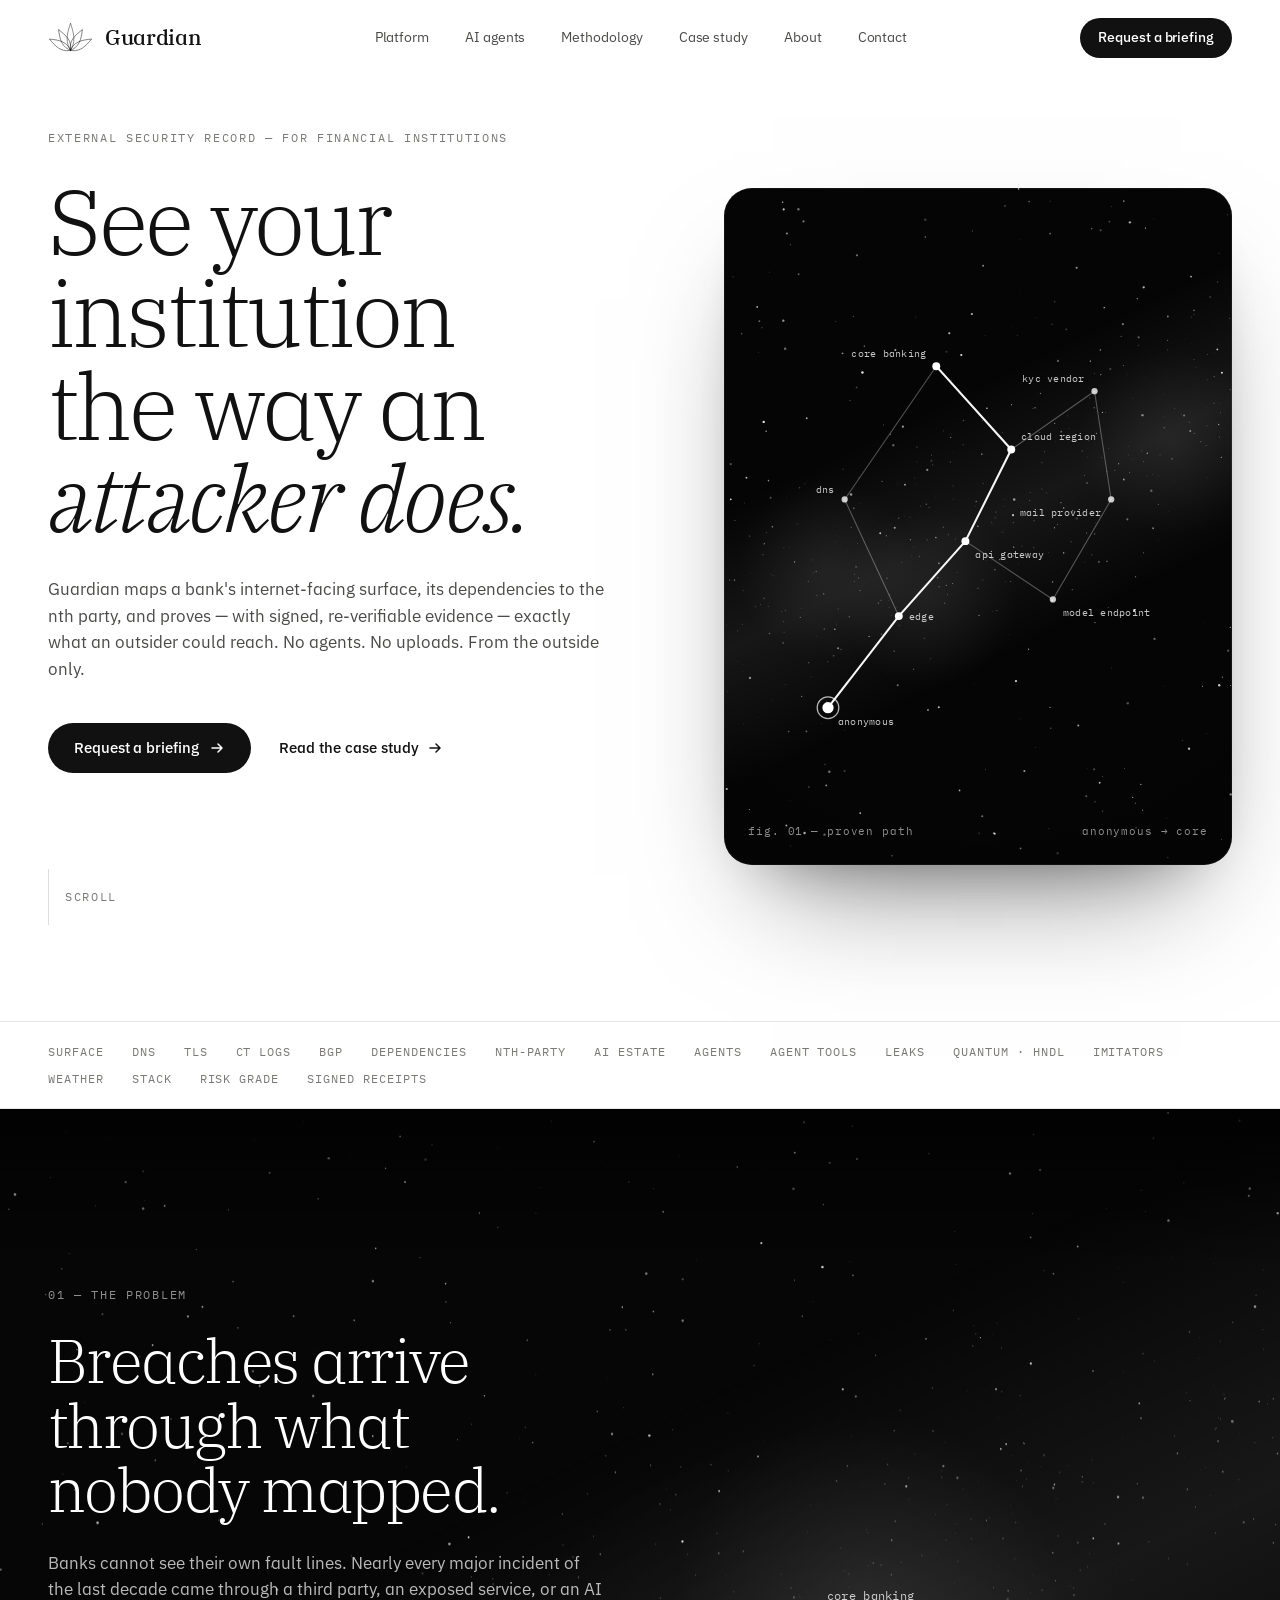
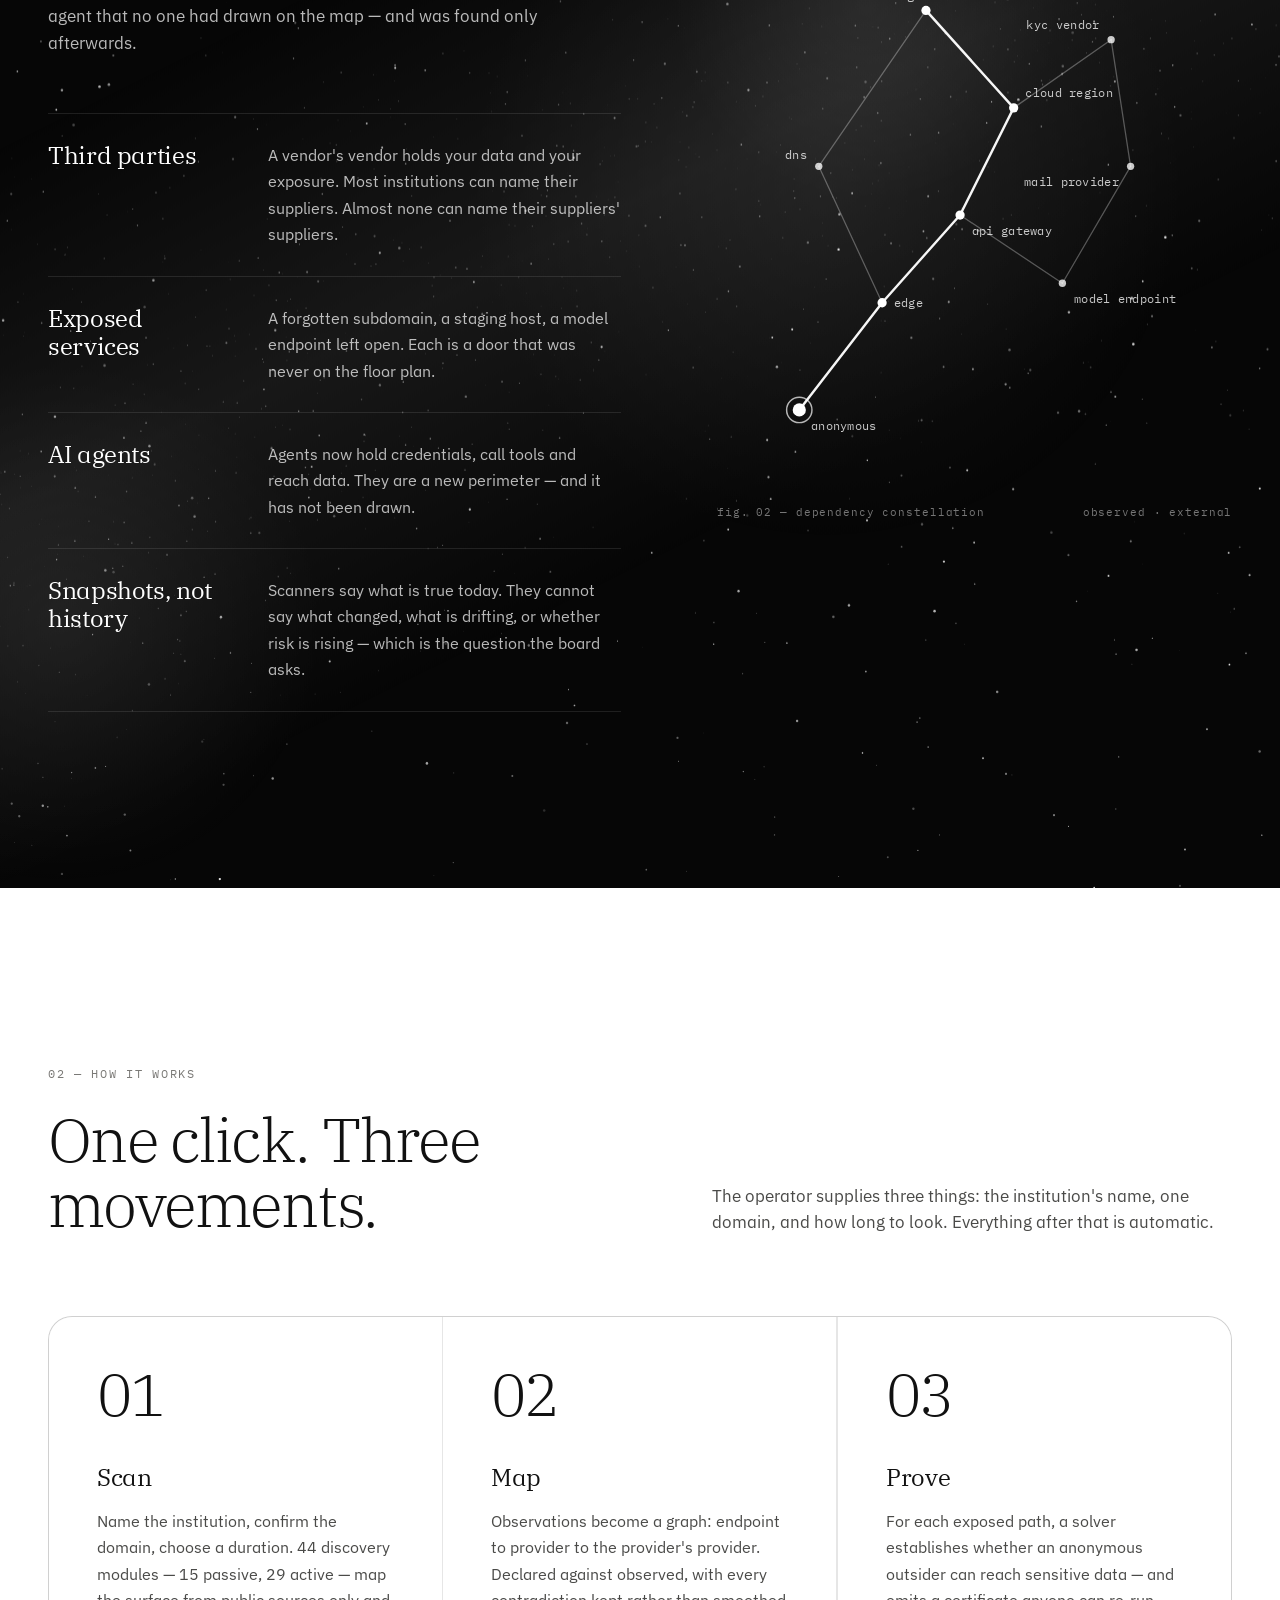
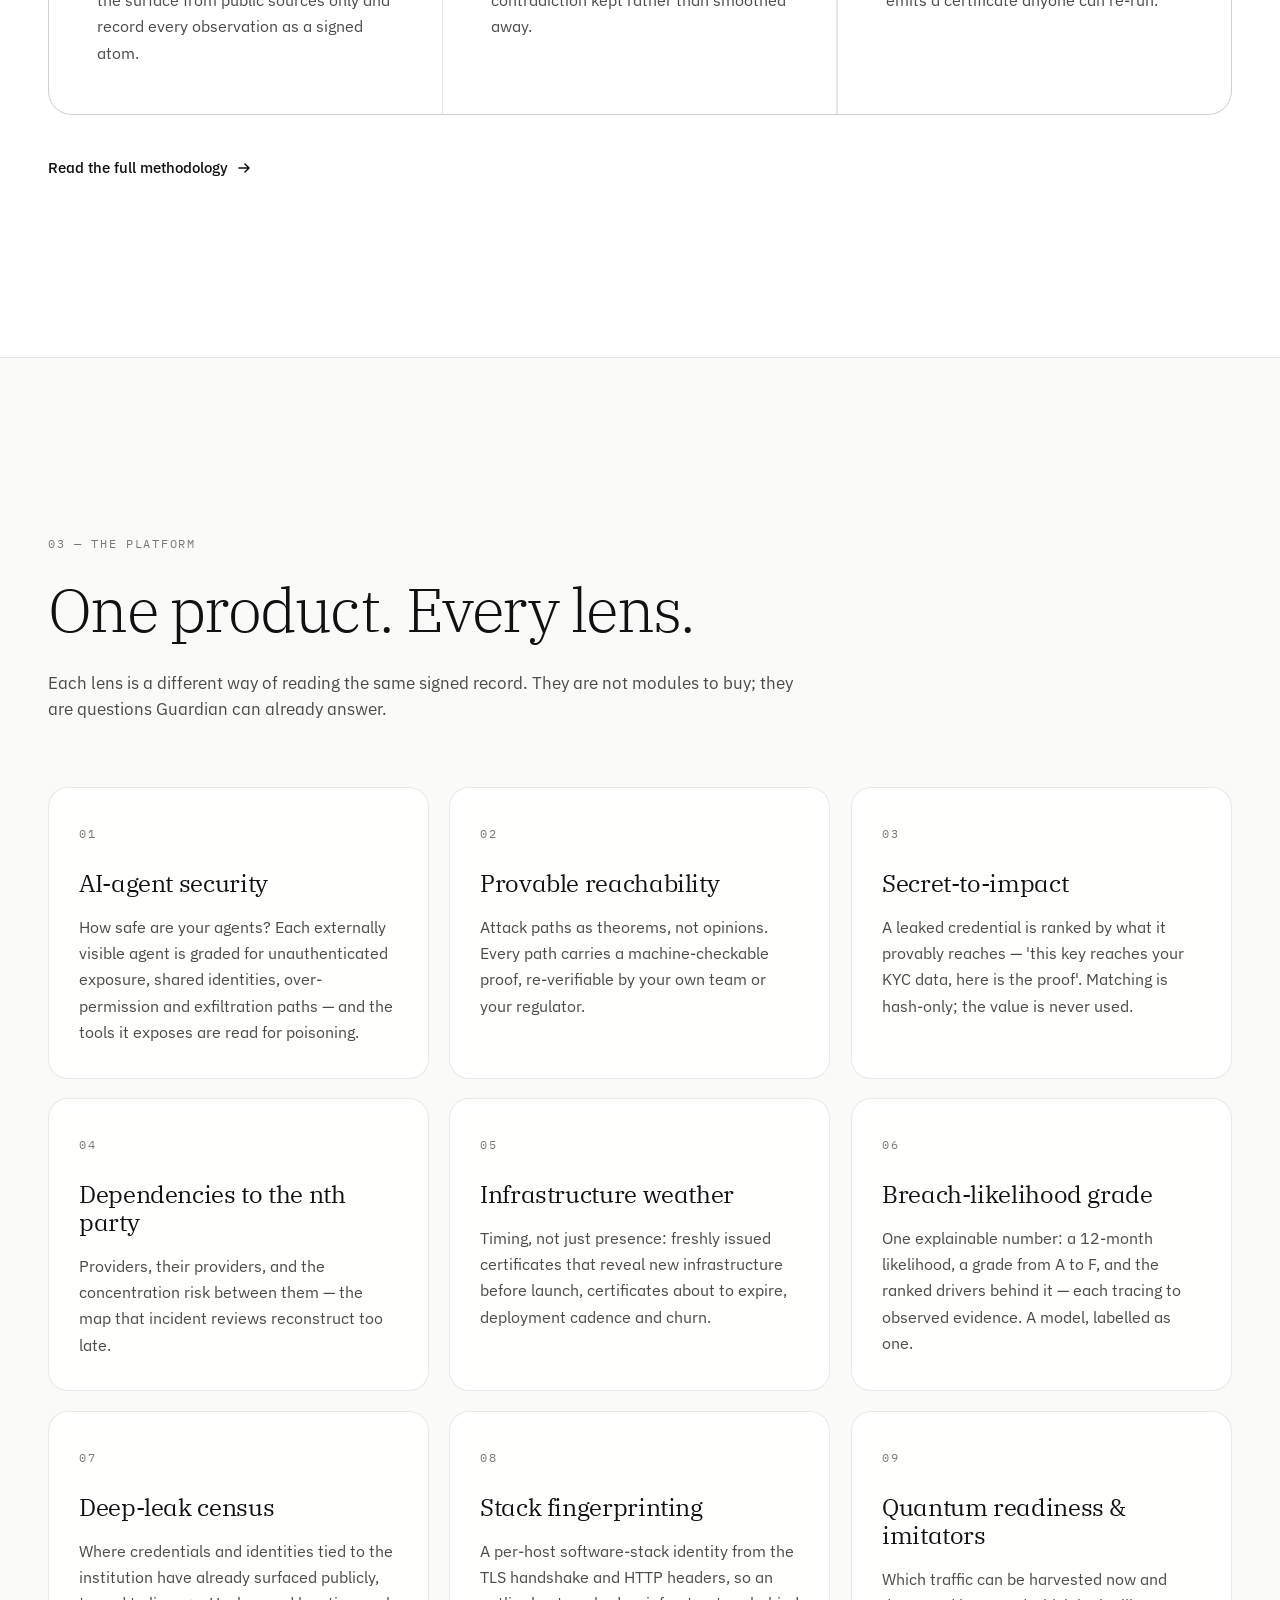
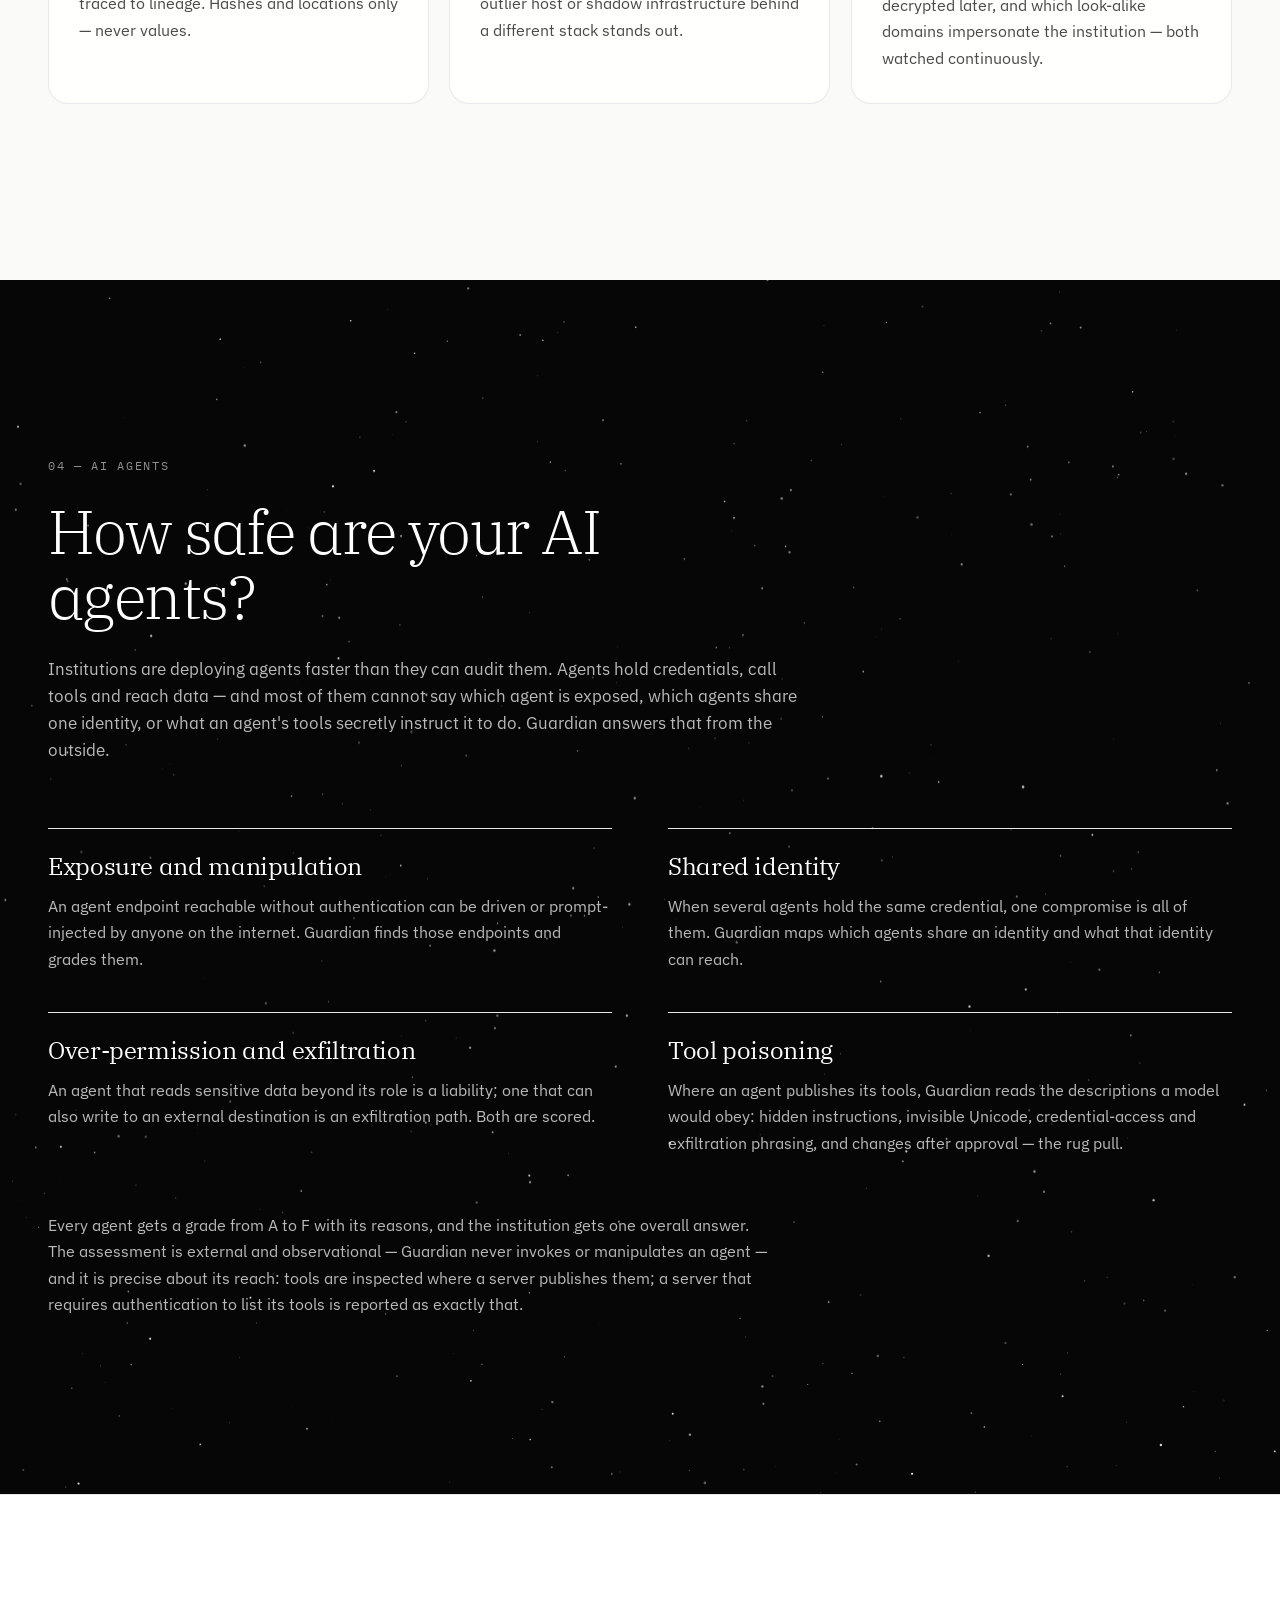
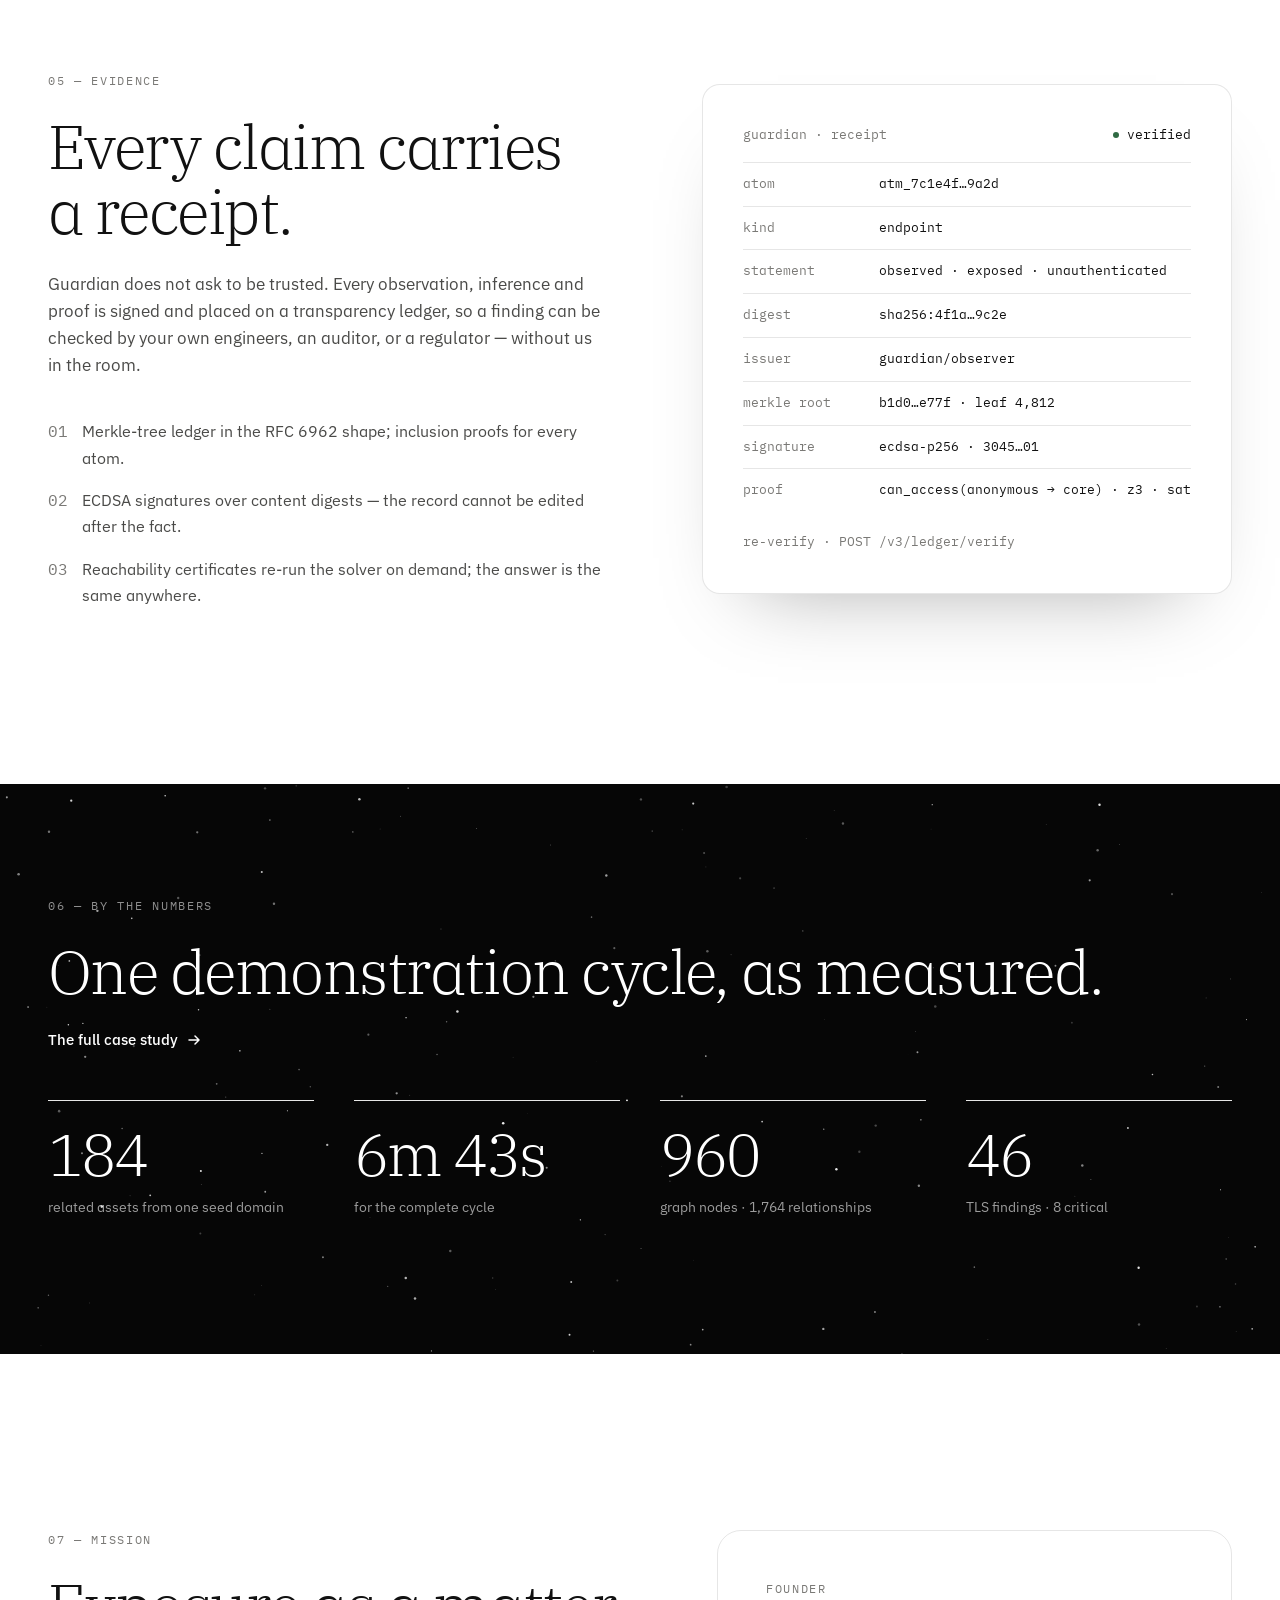
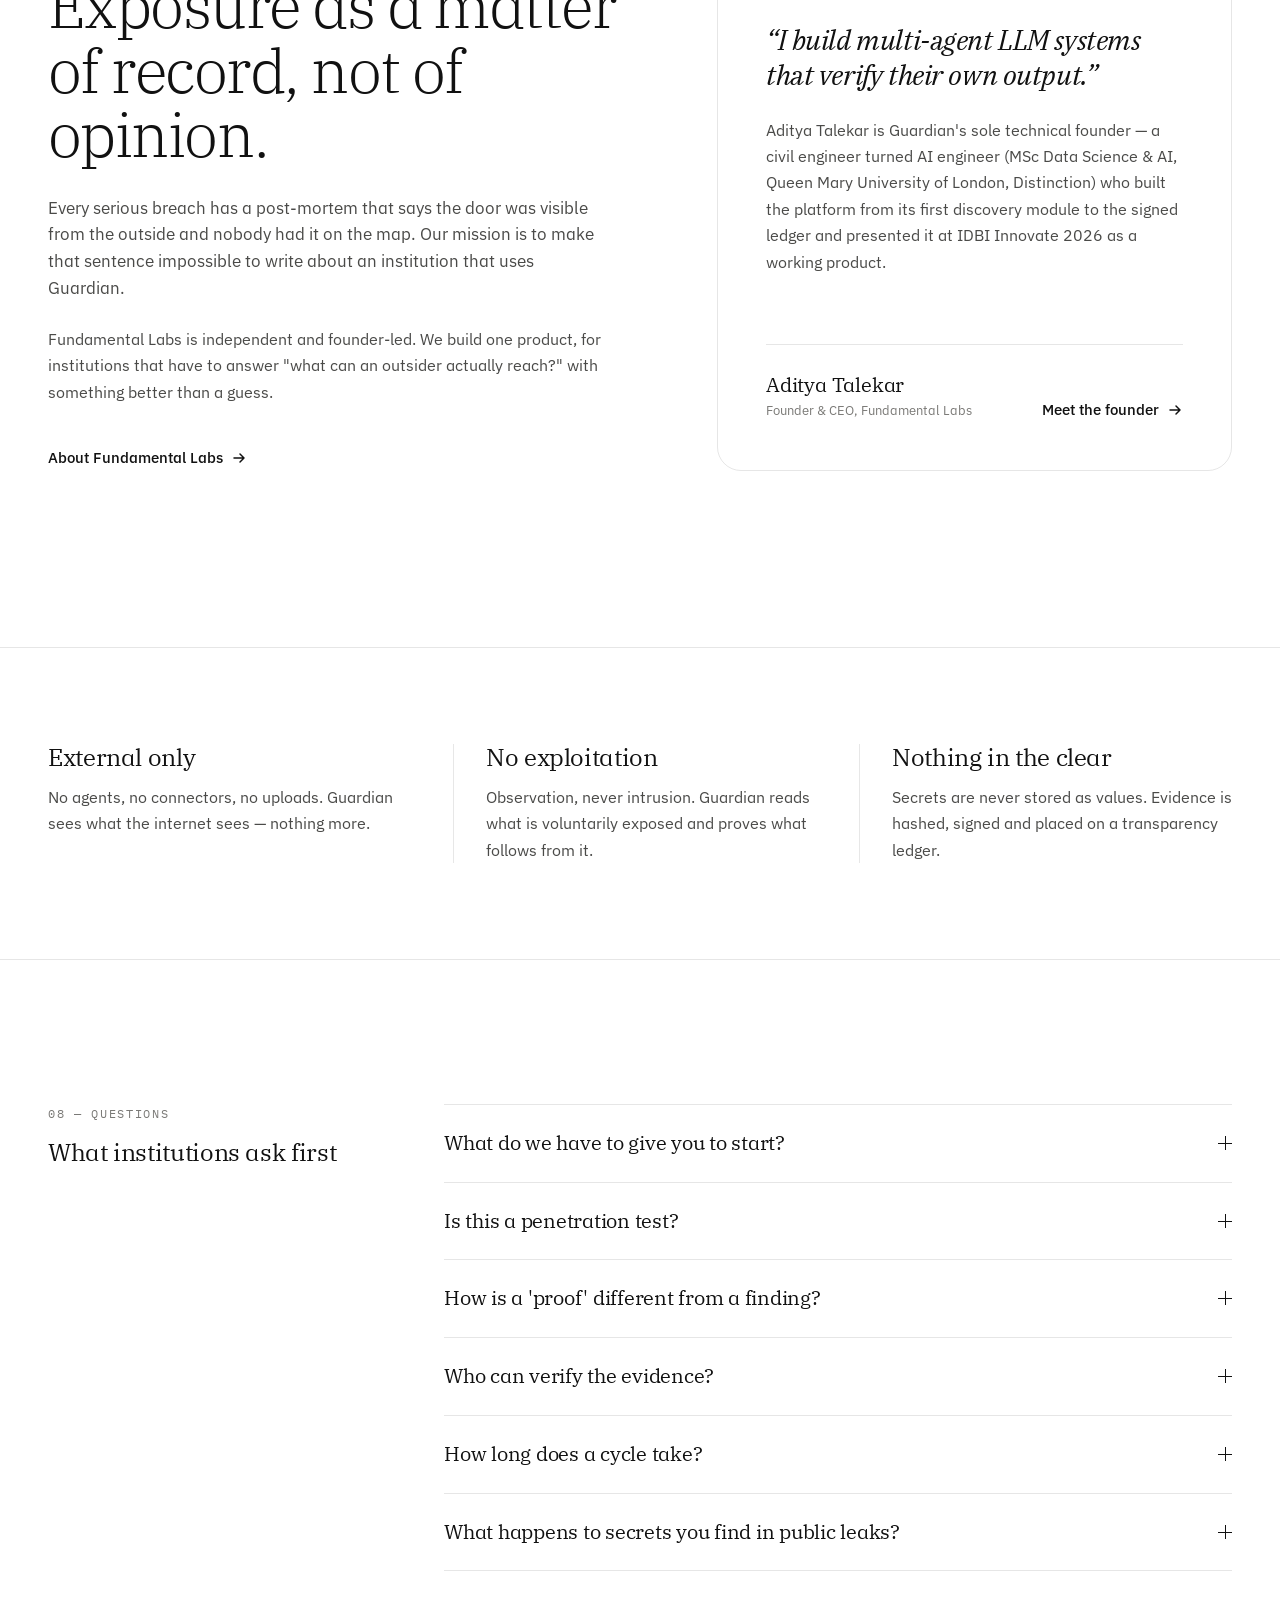
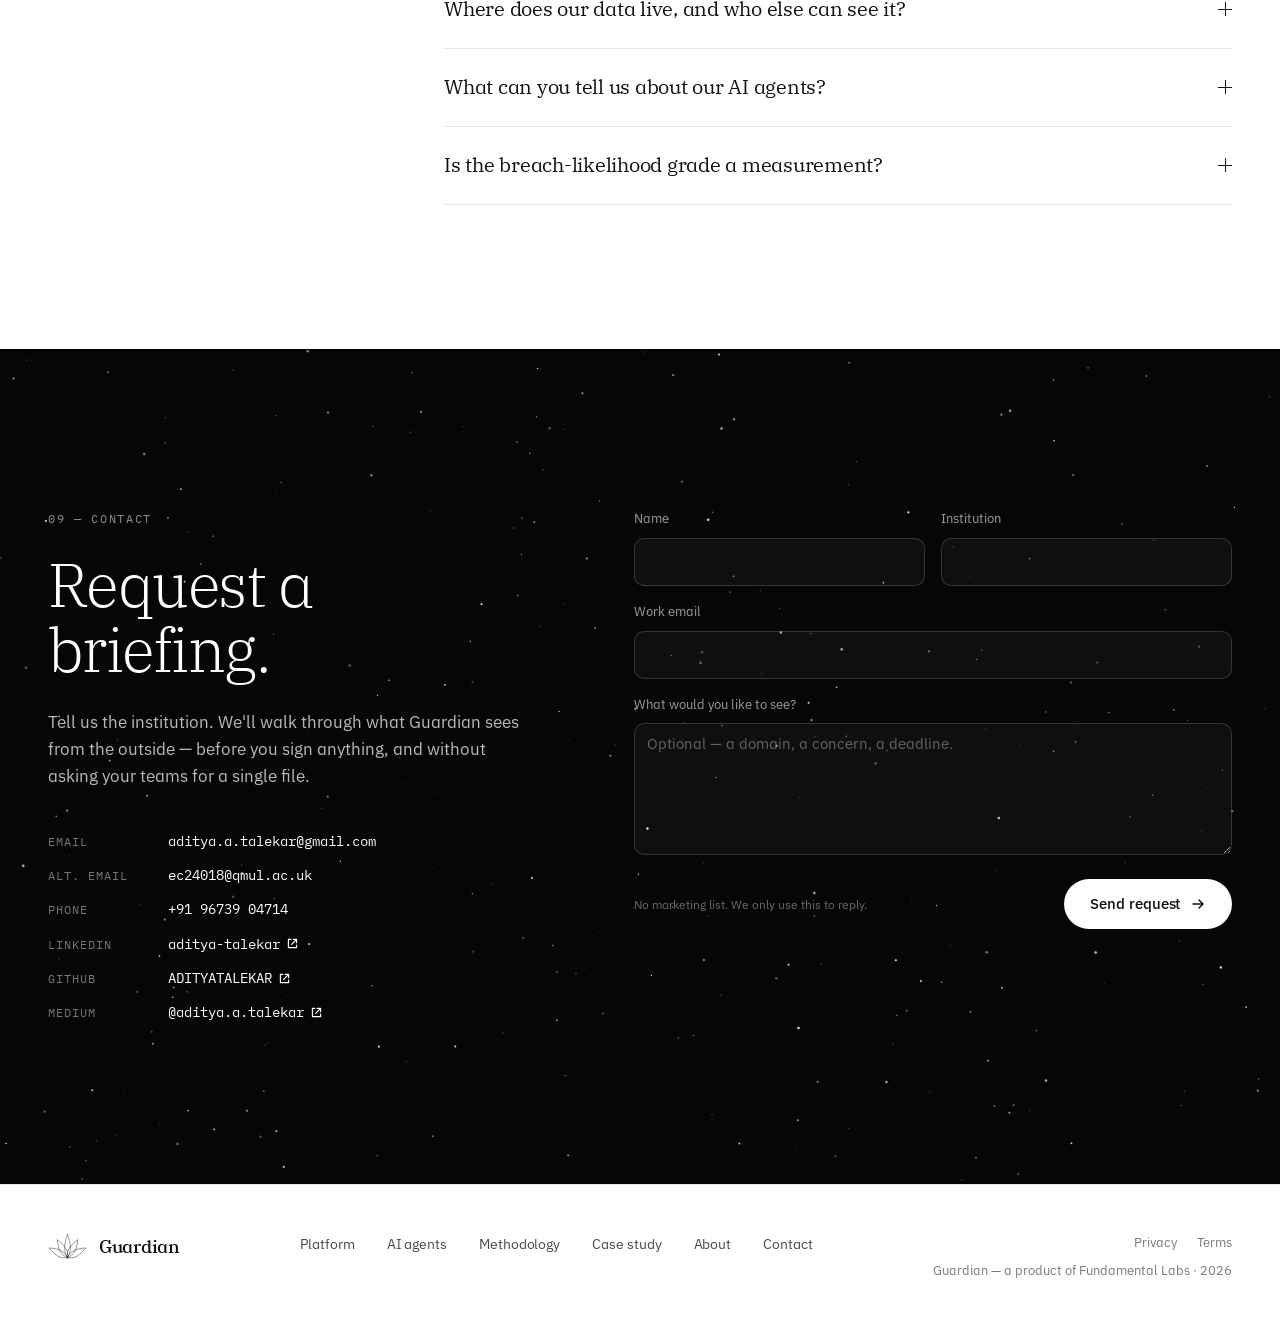
==== commit 0976fb26: "Publish website 2026-10-19T15:17Z" ====
--- a/index.html
+++ b/index.html
@@ -18,8 +18,8 @@
       href="https://fonts.googleapis.com/css2?family=IBM+Plex+Sans:wght@400;500;600;700&family=IBM+Plex+Mono:wght@400;500;600&family=IBM+Plex+Serif:ital,wght@0,300;0,400;0,500;0,600;1,300;1,400&display=swap"
       rel="stylesheet"
     />
-    <script type="module" crossorigin src="/assets/index-B8_DApIH.js"></script>
-    <link rel="stylesheet" crossorigin href="/assets/index-2FZlnJsm.css">
+    <script type="module" crossorigin src="/assets/index-Ob4uKhtk.js"></script>
+    <link rel="stylesheet" crossorigin href="/assets/index-Cc1zvA0d.css">
   </head>
   <body>
     <div id="root"></div>
--- a/assets/index-Cc1zvA0d.css
+++ b/assets/index-Cc1zvA0d.css
@@ -0,0 +1 @@
+:root{--nav-w: 248px;--nav-collapsed-w: 60px;--rail-w: 244px;--drawer-w: 480px;--header-h: 60px;--content-max: 1200px;--font-sans: "IBM Plex Sans", ui-sans-serif, system-ui, -apple-system, sans-serif;--font-mono: "IBM Plex Mono", ui-monospace, "SFMono-Regular", Menlo, monospace;--font-serif: "IBM Plex Serif", ui-serif, Georgia, "Times New Roman", serif;--c-bg: 255 255 255;--c-canvas: 255 255 255;--c-page: 255 255 255;--c-surface: 255 255 255;--c-surface-2: 246 246 245;--c-surface-3: 237 237 235;--c-hover: 246 246 245;--c-line: 231 231 230;--c-line-strong: 214 213 210;--c-fg: 17 17 17;--c-fg-muted: 74 74 72;--c-fg-faint: 122 121 118;--c-fg-ghost: 168 167 163;--c-accent: 17 17 17;--c-accent-fg: 255 255 255;--c-focus: 17 17 17;--c-inverse: 17 17 17;--c-inverse-fg: 255 255 255;--c-sev-critical: 180 35 42;--c-sev-high: 181 106 27;--c-sev-medium: 154 123 20;--c-sev-low: 74 74 72;--c-sev-info: 122 121 118;--c-ok: 47 106 67;--c-warn: 154 123 20;--c-danger: 180 35 42;--st-observed: 74 74 72;--st-verified: 47 106 67;--st-attested: 90 75 122;--st-inferred: 154 123 20;--st-simulated: 122 121 118;--st-contradicted: 180 35 42;--st-unknown: 168 167 163;--as-observed: 74 74 72;--as-declared: 154 123 20;--as-both: 47 106 67;--as-contradicted: 180 35 42;--c-graph-edge: 214 213 210;--c-graph-node: 17 17 17;--shadow-hover: 0 1px 3px rgb(17 17 17 / .06);--shadow-pop: 0 10px 34px rgb(17 17 17 / .1), 0 0 0 1px rgb(17 17 17 / .04);color-scheme:light}:root[data-theme=dark]{--c-bg: 8 8 8;--c-canvas: 10 10 10;--c-page: 14 14 14;--c-surface: 18 18 18;--c-surface-2: 26 26 26;--c-surface-3: 36 36 36;--c-hover: 26 26 26;--c-line: 32 32 32;--c-line-strong: 52 52 52;--c-fg: 242 242 242;--c-fg-muted: 182 182 182;--c-fg-faint: 138 138 138;--c-fg-ghost: 96 96 96;--c-accent: 242 242 242;--c-accent-fg: 8 8 8;--c-focus: 242 242 242;--c-inverse: 242 242 242;--c-inverse-fg: 8 8 8;--c-sev-critical: 240 90 86;--c-sev-high: 232 146 64;--c-sev-medium: 214 178 74;--c-sev-low: 150 150 150;--c-sev-info: 138 138 138;--c-ok: 86 184 120;--c-warn: 214 178 74;--c-danger: 240 90 86;--st-observed: 150 150 150;--st-verified: 86 184 120;--st-attested: 168 142 224;--st-inferred: 214 178 74;--st-simulated: 138 138 138;--st-contradicted: 240 90 86;--st-unknown: 96 96 96;--as-observed: 150 150 150;--as-declared: 214 178 74;--as-both: 86 184 120;--as-contradicted: 240 90 86;--c-graph-edge: 52 52 52;--c-graph-node: 242 242 242;--shadow-hover: 0 1px 3px rgb(0 0 0 / .6);--shadow-pop: 0 16px 48px rgb(0 0 0 / .7), 0 0 0 1px rgb(255 255 255 / .06);color-scheme:dark}*,:before,:after{box-sizing:border-box;border-width:0;border-style:solid;border-color:#e5e7eb}:before,:after{--tw-content: ""}html,:host{line-height:1.5;-webkit-text-size-adjust:100%;-moz-tab-size:4;-o-tab-size:4;tab-size:4;font-family:var(--font-sans),ui-sans-serif,system-ui,sans-serif;font-feature-settings:normal;font-variation-settings:normal;-webkit-tap-highlight-color:transparent}body{margin:0;line-height:inherit}hr{height:0;color:inherit;border-top-width:1px}abbr:where([title]){-webkit-text-decoration:underline dotted;text-decoration:underline dotted}h1,h2,h3,h4,h5,h6{font-size:inherit;font-weight:inherit}a{color:inherit;text-decoration:inherit}b,strong{font-weight:bolder}code,kbd,samp,pre{font-family:var(--font-mono),ui-monospace,SFMono-Regular,Menlo,monospace;font-feature-settings:normal;font-variation-settings:normal;font-size:1em}small{font-size:80%}sub,sup{font-size:75%;line-height:0;position:relative;vertical-align:baseline}sub{bottom:-.25em}sup{top:-.5em}table{text-indent:0;border-color:inherit;border-collapse:collapse}button,input,optgroup,select,textarea{font-family:inherit;font-feature-settings:inherit;font-variation-settings:inherit;font-size:100%;font-weight:inherit;line-height:inherit;letter-spacing:inherit;color:inherit;margin:0;padding:0}button,select{text-transform:none}button,input:where([type=button]),input:where([type=reset]),input:where([type=submit]){-webkit-appearance:button;background-color:transparent;background-image:none}:-moz-focusring{outline:auto}:-moz-ui-invalid{box-shadow:none}progress{vertical-align:baseline}::-webkit-inner-spin-button,::-webkit-outer-spin-button{height:auto}[type=search]{-webkit-appearance:textfield;outline-offset:-2px}::-webkit-search-decoration{-webkit-appearance:none}::-webkit-file-upload-button{-webkit-appearance:button;font:inherit}summary{display:list-item}blockquote,dl,dd,h1,h2,h3,h4,h5,h6,hr,figure,p,pre{margin:0}fieldset{margin:0;padding:0}legend{padding:0}ol,ul,menu{list-style:none;margin:0;padding:0}dialog{padding:0}textarea{resize:vertical}input::-moz-placeholder,textarea::-moz-placeholder{opacity:1;color:#9ca3af}input::placeholder,textarea::placeholder{opacity:1;color:#9ca3af}button,[role=button]{cursor:pointer}:disabled{cursor:default}img,svg,video,canvas,audio,iframe,embed,object{display:block;vertical-align:middle}img,video{max-width:100%;height:auto}[hidden]{display:none}html,body,#root{height:100%}body{--tw-bg-opacity: 1;background-color:rgb(var(--c-bg) / var(--tw-bg-opacity));font-family:var(--font-sans),ui-sans-serif,system-ui,sans-serif;--tw-text-opacity: 1;color:rgb(var(--c-fg) / var(--tw-text-opacity));font-size:14px;line-height:1.6;font-feature-settings:"ss01","tnum";-webkit-font-smoothing:antialiased;-moz-osx-font-smoothing:grayscale}*{--tw-border-opacity: 1;border-color:rgb(var(--c-line) / var(--tw-border-opacity))}h1,h2{font-family:var(--font-serif),ui-serif,Georgia,serif;letter-spacing:-.01em}h3{font-family:var(--font-serif),ui-serif,Georgia,serif;letter-spacing:-.005em}code,kbd,samp,pre,.mono{font-family:var(--font-mono),ui-monospace,SFMono-Regular,Menlo,monospace}::-moz-selection{background:rgb(var(--c-accent) / .14);color:rgb(var(--c-fg))}::selection{background:rgb(var(--c-accent) / .14);color:rgb(var(--c-fg))}:focus-visible{outline:2px solid rgb(var(--c-focus));outline-offset:2px}button{-webkit-user-select:none;-moz-user-select:none;user-select:none}input,select,textarea{border-radius:6px;border-width:1px;--tw-border-opacity: 1;border-color:rgb(var(--c-line-strong) / var(--tw-border-opacity));--tw-bg-opacity: 1;background-color:rgb(var(--c-surface) / var(--tw-bg-opacity));padding-left:.75rem;padding-right:.75rem;font-size:14px;line-height:1.6;--tw-text-opacity: 1;color:rgb(var(--c-fg) / var(--tw-text-opacity));transition:border-color .14s ease-out,box-shadow .14s ease-out}input:not([type=checkbox]):not([type=radio]),select{height:38px}textarea{padding-top:.5rem;padding-bottom:.5rem;line-height:1.6}input:focus,select:focus,textarea:focus{outline:2px solid transparent;outline-offset:2px;border-color:rgb(var(--c-focus));box-shadow:0 0 0 1px rgb(var(--c-focus))}input::-moz-placeholder,textarea::-moz-placeholder{--tw-text-opacity: 1;color:rgb(var(--c-fg-ghost) / var(--tw-text-opacity))}input::placeholder,textarea::placeholder{--tw-text-opacity: 1;color:rgb(var(--c-fg-ghost) / var(--tw-text-opacity))}input[type=checkbox]{height:1rem;width:1rem;border-radius:4px;accent-color:rgb(var(--c-accent))}select{-webkit-appearance:none;-moz-appearance:none;appearance:none;background-repeat:no-repeat;padding-right:2rem;background-image:url("data:image/svg+xml;utf8,<svg xmlns='http://www.w3.org/2000/svg' width='12' height='12' viewBox='0 0 24 24' fill='none' stroke='%23787774' stroke-width='2' stroke-linecap='round' stroke-linejoin='round'><path d='m6 9 6 6 6-6'/></svg>");background-position:right 11px center}::-webkit-scrollbar{width:10px;height:10px}::-webkit-scrollbar-thumb{background:rgb(var(--c-line-strong));border-radius:10px;border:3px solid transparent;background-clip:padding-box}::-webkit-scrollbar-thumb:hover{background:rgb(var(--c-fg-ghost));background-clip:padding-box;border:3px solid transparent}::-webkit-scrollbar-track{background:transparent}*{scrollbar-width:thin;scrollbar-color:rgb(var(--c-line-strong)) transparent}@media(prefers-reduced-motion:reduce){*,*:before,*:after{animation-duration:.01ms!important;animation-iteration-count:1!important;transition-duration:.01ms!important}}*,:before,:after{--tw-border-spacing-x: 0;--tw-border-spacing-y: 0;--tw-translate-x: 0;--tw-translate-y: 0;--tw-rotate: 0;--tw-skew-x: 0;--tw-skew-y: 0;--tw-scale-x: 1;--tw-scale-y: 1;--tw-pan-x: ;--tw-pan-y: ;--tw-pinch-zoom: ;--tw-scroll-snap-strictness: proximity;--tw-gradient-from-position: ;--tw-gradient-via-position: ;--tw-gradient-to-position: ;--tw-ordinal: ;--tw-slashed-zero: ;--tw-numeric-figure: ;--tw-numeric-spacing: ;--tw-numeric-fraction: ;--tw-ring-inset: ;--tw-ring-offset-width: 0px;--tw-ring-offset-color: #fff;--tw-ring-color: rgb(59 130 246 / .5);--tw-ring-offset-shadow: 0 0 #0000;--tw-ring-shadow: 0 0 #0000;--tw-shadow: 0 0 #0000;--tw-shadow-colored: 0 0 #0000;--tw-blur: ;--tw-brightness: ;--tw-contrast: ;--tw-grayscale: ;--tw-hue-rotate: ;--tw-invert: ;--tw-saturate: ;--tw-sepia: ;--tw-drop-shadow: ;--tw-backdrop-blur: ;--tw-backdrop-brightness: ;--tw-backdrop-contrast: ;--tw-backdrop-grayscale: ;--tw-backdrop-hue-rotate: ;--tw-backdrop-invert: ;--tw-backdrop-opacity: ;--tw-backdrop-saturate: ;--tw-backdrop-sepia: ;--tw-contain-size: ;--tw-contain-layout: ;--tw-contain-paint: ;--tw-contain-style: }::backdrop{--tw-border-spacing-x: 0;--tw-border-spacing-y: 0;--tw-translate-x: 0;--tw-translate-y: 0;--tw-rotate: 0;--tw-skew-x: 0;--tw-skew-y: 0;--tw-scale-x: 1;--tw-scale-y: 1;--tw-pan-x: ;--tw-pan-y: ;--tw-pinch-zoom: ;--tw-scroll-snap-strictness: proximity;--tw-gradient-from-position: ;--tw-gradient-via-position: ;--tw-gradient-to-position: ;--tw-ordinal: ;--tw-slashed-zero: ;--tw-numeric-figure: ;--tw-numeric-spacing: ;--tw-numeric-fraction: ;--tw-ring-inset: ;--tw-ring-offset-width: 0px;--tw-ring-offset-color: #fff;--tw-ring-color: rgb(59 130 246 / .5);--tw-ring-offset-shadow: 0 0 #0000;--tw-ring-shadow: 0 0 #0000;--tw-shadow: 0 0 #0000;--tw-shadow-colored: 0 0 #0000;--tw-blur: ;--tw-brightness: ;--tw-contrast: ;--tw-grayscale: ;--tw-hue-rotate: ;--tw-invert: ;--tw-saturate: ;--tw-sepia: ;--tw-drop-shadow: ;--tw-backdrop-blur: ;--tw-backdrop-brightness: ;--tw-backdrop-contrast: ;--tw-backdrop-grayscale: ;--tw-backdrop-hue-rotate: ;--tw-backdrop-invert: ;--tw-backdrop-opacity: ;--tw-backdrop-saturate: ;--tw-backdrop-sepia: ;--tw-contain-size: ;--tw-contain-layout: ;--tw-contain-paint: ;--tw-contain-style: }.container{width:100%}@media(min-width:640px){.container{max-width:640px}}@media(min-width:768px){.container{max-width:768px}}@media(min-width:1024px){.container{max-width:1024px}}@media(min-width:1280px){.container{max-width:1280px}}@media(min-width:1536px){.container{max-width:1536px}}.mono{font-family:var(--font-mono),ui-monospace,SFMono-Regular,Menlo,monospace;font-size:12px;line-height:18px}.card{border-radius:8px;border-width:1px;--tw-border-opacity: 1;border-color:rgb(var(--c-line) / var(--tw-border-opacity));--tw-bg-opacity: 1;background-color:rgb(var(--c-surface) / var(--tw-bg-opacity))}.card-clickable{border-radius:8px;border-width:1px;--tw-border-opacity: 1;border-color:rgb(var(--c-line) / var(--tw-border-opacity));--tw-bg-opacity: 1;background-color:rgb(var(--c-surface) / var(--tw-bg-opacity));transition-property:box-shadow;transition-duration:.15s;transition-timing-function:cubic-bezier(0,0,.2,1)}.card-clickable:hover{--tw-shadow: var(--shadow-hover);--tw-shadow-colored: var(--shadow-hover);box-shadow:var(--tw-ring-offset-shadow, 0 0 #0000),var(--tw-ring-shadow, 0 0 #0000),var(--tw-shadow);--tw-shadow-color: rgb(var(--c-hover) / 1);--tw-shadow: var(--tw-shadow-colored)}.page-title{font-family:var(--font-serif),ui-serif,Georgia,serif;font-size:28px;line-height:34px;font-weight:600;--tw-text-opacity: 1;color:rgb(var(--c-fg) / var(--tw-text-opacity));letter-spacing:-.01em}.section-title{font-family:var(--font-serif),ui-serif,Georgia,serif;font-size:18px;line-height:26px;font-weight:600;--tw-text-opacity: 1;color:rgb(var(--c-fg) / var(--tw-text-opacity));letter-spacing:-.005em}.label-mono{font-family:var(--font-sans),ui-sans-serif,system-ui,sans-serif;font-size:11px;line-height:16px;font-weight:500;letter-spacing:.04em;--tw-text-opacity: 1;color:rgb(var(--c-fg-faint) / var(--tw-text-opacity))}.meta{font-size:11px;line-height:16px;--tw-text-opacity: 1;color:rgb(var(--c-fg-faint) / var(--tw-text-opacity))}.meaning{font-size:12px;line-height:18px;--tw-text-opacity: 1;color:rgb(var(--c-fg-faint) / var(--tw-text-opacity))}.link{cursor:pointer;--tw-text-opacity: 1;color:rgb(var(--c-accent) / var(--tw-text-opacity));text-decoration-line:underline;text-decoration-color:rgb(var(--c-fg-ghost) / 1);text-underline-offset:2px}.link:hover{text-decoration-color:rgb(var(--c-fg) / 1)}.row-click{cursor:pointer;transition-property:color,background-color,border-color,text-decoration-color,fill,stroke;transition-duration:.15s;transition-timing-function:cubic-bezier(0,0,.2,1)}.row-click:hover{--tw-bg-opacity: 1;background-color:rgb(var(--c-surface-2) / var(--tw-bg-opacity))}.hairline-rows>*+*{border-top-width:1px;--tw-border-opacity: 1;border-color:rgb(var(--c-line) / var(--tw-border-opacity))}.stack{display:flex;flex-direction:column;gap:2.5rem}.stack>*+*{border-top-width:1px;--tw-border-opacity: 1;border-color:rgb(var(--c-line) / var(--tw-border-opacity));padding-top:2.5rem}.pulse-dot{animation:pulse-dot 1.6s ease-in-out infinite}@keyframes pulse-dot{0%,to{opacity:1}50%{opacity:.35}}.sr-only{position:absolute;width:1px;height:1px;padding:0;margin:-1px;overflow:hidden;clip:rect(0,0,0,0);white-space:nowrap;border-width:0}.pointer-events-none{pointer-events:none}.\!visible{visibility:visible!important}.visible{visibility:visible}.invisible{visibility:hidden}.static{position:static}.fixed{position:fixed}.absolute{position:absolute}.relative{position:relative}.sticky{position:sticky}.inset-0{inset:0}.inset-x-0{left:0;right:0}.-left-\[22px\]{left:-22px}.-left-\[3\.5px\]{left:-3.5px}.bottom-0{bottom:0}.bottom-10{bottom:2.5rem}.bottom-3{bottom:.75rem}.bottom-6{bottom:1.5rem}.left-0{left:0}.left-2{left:.5rem}.left-3{left:.75rem}.right-0{right:0}.right-3{right:.75rem}.right-6{right:1.5rem}.top-0{top:0}.top-11{top:2.75rem}.top-2{top:.5rem}.top-3{top:.75rem}.top-6{top:1.5rem}.top-\[6px\]{top:6px}.z-20{z-index:20}.z-30{z-index:30}.z-40{z-index:40}.z-50{z-index:50}.z-\[1\]{z-index:1}.m-0{margin:0}.-mx-3{margin-left:-.75rem;margin-right:-.75rem}.-my-3{margin-top:-.75rem;margin-bottom:-.75rem}.mx-1{margin-left:.25rem;margin-right:.25rem}.mx-1\.5{margin-left:.375rem;margin-right:.375rem}.mx-2{margin-left:.5rem;margin-right:.5rem}.mx-2\.5{margin-left:.625rem;margin-right:.625rem}.mx-auto{margin-left:auto;margin-right:auto}.my-1{margin-top:.25rem;margin-bottom:.25rem}.my-14{margin-top:3.5rem;margin-bottom:3.5rem}.my-8{margin-top:2rem;margin-bottom:2rem}.-mb-px{margin-bottom:-1px}.-mr-1{margin-right:-.25rem}.-mr-1\.5{margin-right:-.375rem}.-mt-1{margin-top:-.25rem}.-mt-1\.5{margin-top:-.375rem}.-mt-2{margin-top:-.5rem}.mb-1{margin-bottom:.25rem}.mb-1\.5{margin-bottom:.375rem}.mb-10{margin-bottom:2.5rem}.mb-2{margin-bottom:.5rem}.mb-2\.5{margin-bottom:.625rem}.mb-3{margin-bottom:.75rem}.mb-3\.5{margin-bottom:.875rem}.mb-4{margin-bottom:1rem}.mb-5{margin-bottom:1.25rem}.mb-6{margin-bottom:1.5rem}.mb-7{margin-bottom:1.75rem}.mb-8{margin-bottom:2rem}.ml-1{margin-left:.25rem}.ml-2{margin-left:.5rem}.ml-auto{margin-left:auto}.mt-0{margin-top:0}.mt-0\.5{margin-top:.125rem}.mt-1{margin-top:.25rem}.mt-1\.5{margin-top:.375rem}.mt-10{margin-top:2.5rem}.mt-12{margin-top:3rem}.mt-14{margin-top:3.5rem}.mt-16{margin-top:4rem}.mt-2{margin-top:.5rem}.mt-2\.5{margin-top:.625rem}.mt-20{margin-top:5rem}.mt-24{margin-top:6rem}.mt-3{margin-top:.75rem}.mt-4{margin-top:1rem}.mt-5{margin-top:1.25rem}.mt-6{margin-top:1.5rem}.mt-7{margin-top:1.75rem}.mt-8{margin-top:2rem}.block{display:block}.inline-block{display:inline-block}.inline{display:inline}.flex{display:flex}.inline-flex{display:inline-flex}.table{display:table}.grid{display:grid}.contents{display:contents}.hidden{display:none}.aspect-\[3\/4\]{aspect-ratio:3/4}.aspect-square{aspect-ratio:1 / 1}.h-1{height:.25rem}.h-1\.5{height:.375rem}.h-10{height:2.5rem}.h-12{height:3rem}.h-14{height:3.5rem}.h-2{height:.5rem}.h-2\.5{height:.625rem}.h-3{height:.75rem}.h-3\.5{height:.875rem}.h-4{height:1rem}.h-40{height:10rem}.h-5{height:1.25rem}.h-6{height:1.5rem}.h-7{height:1.75rem}.h-8{height:2rem}.h-9{height:2.25rem}.h-\[76px\]{height:76px}.h-auto{height:auto}.h-full{height:100%}.h-header{height:var(--header-h)}.h-px{height:1px}.h-screen{height:100vh}.max-h-56{max-height:14rem}.max-h-\[64vh\]{max-height:64vh}.max-h-\[72vh\]{max-height:72vh}.max-h-\[76vh\]{max-height:76vh}.max-h-\[calc\(100vh-96px\)\]{max-height:calc(100vh - 96px)}.min-h-0{min-height:0px}.min-h-\[100svh\]{min-height:100svh}.min-h-\[44px\]{min-height:44px}.min-h-screen{min-height:100vh}.w-1{width:.25rem}.w-1\.5{width:.375rem}.w-1\/3{width:33.333333%}.w-10{width:2.5rem}.w-16{width:4rem}.w-2{width:.5rem}.w-2\.5{width:.625rem}.w-20{width:5rem}.w-24{width:6rem}.w-3{width:.75rem}.w-3\.5{width:.875rem}.w-32{width:8rem}.w-4{width:1rem}.w-6{width:1.5rem}.w-8{width:2rem}.w-80{width:20rem}.w-full{width:100%}.w-nav{width:var(--nav-w)}.w-nav-collapsed{width:var(--nav-collapsed-w)}.w-px{width:1px}.w-rail{width:var(--rail-w)}.min-w-0{min-width:0px}.min-w-\[160px\]{min-width:160px}.min-w-\[180px\]{min-width:180px}.min-w-\[200px\]{min-width:200px}.min-w-\[220px\]{min-width:220px}.max-w-2xl{max-width:42rem}.max-w-3xl{max-width:48rem}.max-w-4xl{max-width:56rem}.max-w-\[1120px\]{max-width:1120px}.max-w-\[1200px\]{max-width:1200px}.max-w-\[220px\]{max-width:220px}.max-w-\[260px\]{max-width:260px}.max-w-\[480px\]{max-width:480px}.max-w-\[560px\]{max-width:560px}.max-w-\[60\%\]{max-width:60%}.max-w-\[620px\]{max-width:620px}.max-w-\[640px\]{max-width:640px}.max-w-\[680px\]{max-width:680px}.max-w-\[720px\]{max-width:720px}.max-w-\[760px\]{max-width:760px}.max-w-\[920px\]{max-width:920px}.max-w-\[calc\(100vw-48px\)\]{max-width:calc(100vw - 48px)}.max-w-content{max-width:var(--content-max)}.max-w-full{max-width:100%}.max-w-md{max-width:28rem}.max-w-sm{max-width:24rem}.max-w-xl{max-width:36rem}.flex-1{flex:1 1 0%}.shrink-0{flex-shrink:0}.border-collapse{border-collapse:collapse}.-translate-y-\[6px\]{--tw-translate-y: -6px;transform:translate(var(--tw-translate-x),var(--tw-translate-y)) rotate(var(--tw-rotate)) skew(var(--tw-skew-x)) skewY(var(--tw-skew-y)) scaleX(var(--tw-scale-x)) scaleY(var(--tw-scale-y))}.translate-x-0{--tw-translate-x: 0px;transform:translate(var(--tw-translate-x),var(--tw-translate-y)) rotate(var(--tw-rotate)) skew(var(--tw-skew-x)) skewY(var(--tw-skew-y)) scaleX(var(--tw-scale-x)) scaleY(var(--tw-scale-y))}.translate-x-full{--tw-translate-x: 100%;transform:translate(var(--tw-translate-x),var(--tw-translate-y)) rotate(var(--tw-rotate)) skew(var(--tw-skew-x)) skewY(var(--tw-skew-y)) scaleX(var(--tw-scale-x)) scaleY(var(--tw-scale-y))}.translate-y-\[6px\]{--tw-translate-y: 6px;transform:translate(var(--tw-translate-x),var(--tw-translate-y)) rotate(var(--tw-rotate)) skew(var(--tw-skew-x)) skewY(var(--tw-skew-y)) scaleX(var(--tw-scale-x)) scaleY(var(--tw-scale-y))}.-rotate-45{--tw-rotate: -45deg;transform:translate(var(--tw-translate-x),var(--tw-translate-y)) rotate(var(--tw-rotate)) skew(var(--tw-skew-x)) skewY(var(--tw-skew-y)) scaleX(var(--tw-scale-x)) scaleY(var(--tw-scale-y))}.rotate-45{--tw-rotate: 45deg;transform:translate(var(--tw-translate-x),var(--tw-translate-y)) rotate(var(--tw-rotate)) skew(var(--tw-skew-x)) skewY(var(--tw-skew-y)) scaleX(var(--tw-scale-x)) scaleY(var(--tw-scale-y))}.transform{transform:translate(var(--tw-translate-x),var(--tw-translate-y)) rotate(var(--tw-rotate)) skew(var(--tw-skew-x)) skewY(var(--tw-skew-y)) scaleX(var(--tw-scale-x)) scaleY(var(--tw-scale-y))}@keyframes pulse{50%{opacity:.5}}.animate-pulse{animation:pulse 2s cubic-bezier(.4,0,.6,1) infinite}@keyframes spin{to{transform:rotate(360deg)}}.animate-spin{animation:spin 1s linear infinite}.cursor-grab{cursor:grab}.cursor-pointer{cursor:pointer}.touch-none{touch-action:none}.select-none{-webkit-user-select:none;-moz-user-select:none;user-select:none}.resize{resize:both}.scroll-mt-16{scroll-margin-top:4rem}.list-decimal{list-style-type:decimal}.list-disc{list-style-type:disc}.list-none{list-style-type:none}.columns-2{-moz-columns:2;columns:2}.grid-cols-1{grid-template-columns:repeat(1,minmax(0,1fr))}.grid-cols-2{grid-template-columns:repeat(2,minmax(0,1fr))}.grid-cols-\[1fr_auto\]{grid-template-columns:1fr auto}.grid-cols-\[22px_1fr\]{grid-template-columns:22px 1fr}.grid-cols-\[84px_1fr\]{grid-template-columns:84px 1fr}.grid-cols-\[auto_1fr_auto_1fr\]{grid-template-columns:auto 1fr auto 1fr}.grid-cols-\[minmax\(104px\,auto\)_1fr\]{grid-template-columns:minmax(104px,auto) 1fr}.flex-row-reverse{flex-direction:row-reverse}.flex-col{flex-direction:column}.flex-wrap{flex-wrap:wrap}.items-start{align-items:flex-start}.items-end{align-items:flex-end}.items-center{align-items:center}.items-baseline{align-items:baseline}.justify-start{justify-content:flex-start}.justify-end{justify-content:flex-end}.justify-center{justify-content:center}.justify-between{justify-content:space-between}.gap-0{gap:0px}.gap-0\.5{gap:.125rem}.gap-1{gap:.25rem}.gap-1\.5{gap:.375rem}.gap-10{gap:2.5rem}.gap-12{gap:3rem}.gap-16{gap:4rem}.gap-2{gap:.5rem}.gap-2\.5{gap:.625rem}.gap-3{gap:.75rem}.gap-4{gap:1rem}.gap-5{gap:1.25rem}.gap-6{gap:1.5rem}.gap-7{gap:1.75rem}.gap-8{gap:2rem}.gap-9{gap:2.25rem}.gap-px{gap:1px}.gap-x-10{-moz-column-gap:2.5rem;column-gap:2.5rem}.gap-x-12{-moz-column-gap:3rem;column-gap:3rem}.gap-x-14{-moz-column-gap:3.5rem;column-gap:3.5rem}.gap-x-16{-moz-column-gap:4rem;column-gap:4rem}.gap-x-3{-moz-column-gap:.75rem;column-gap:.75rem}.gap-x-4{-moz-column-gap:1rem;column-gap:1rem}.gap-x-6{-moz-column-gap:1.5rem;column-gap:1.5rem}.gap-x-7{-moz-column-gap:1.75rem;column-gap:1.75rem}.gap-x-8{-moz-column-gap:2rem;column-gap:2rem}.gap-y-0{row-gap:0px}.gap-y-0\.5{row-gap:.125rem}.gap-y-1{row-gap:.25rem}.gap-y-10{row-gap:2.5rem}.gap-y-12{row-gap:3rem}.gap-y-2{row-gap:.5rem}.gap-y-2\.5{row-gap:.625rem}.gap-y-3{row-gap:.75rem}.gap-y-4{row-gap:1rem}.gap-y-5{row-gap:1.25rem}.gap-y-6{row-gap:1.5rem}.gap-y-8{row-gap:2rem}.space-y-0>:not([hidden])~:not([hidden]){--tw-space-y-reverse: 0;margin-top:calc(0px * calc(1 - var(--tw-space-y-reverse)));margin-bottom:calc(0px * var(--tw-space-y-reverse))}.space-y-0\.5>:not([hidden])~:not([hidden]){--tw-space-y-reverse: 0;margin-top:calc(.125rem * calc(1 - var(--tw-space-y-reverse)));margin-bottom:calc(.125rem * var(--tw-space-y-reverse))}.space-y-1>:not([hidden])~:not([hidden]){--tw-space-y-reverse: 0;margin-top:calc(.25rem * calc(1 - var(--tw-space-y-reverse)));margin-bottom:calc(.25rem * var(--tw-space-y-reverse))}.space-y-1\.5>:not([hidden])~:not([hidden]){--tw-space-y-reverse: 0;margin-top:calc(.375rem * calc(1 - var(--tw-space-y-reverse)));margin-bottom:calc(.375rem * var(--tw-space-y-reverse))}.space-y-14>:not([hidden])~:not([hidden]){--tw-space-y-reverse: 0;margin-top:calc(3.5rem * calc(1 - var(--tw-space-y-reverse)));margin-bottom:calc(3.5rem * var(--tw-space-y-reverse))}.space-y-2>:not([hidden])~:not([hidden]){--tw-space-y-reverse: 0;margin-top:calc(.5rem * calc(1 - var(--tw-space-y-reverse)));margin-bottom:calc(.5rem * var(--tw-space-y-reverse))}.space-y-2\.5>:not([hidden])~:not([hidden]){--tw-space-y-reverse: 0;margin-top:calc(.625rem * calc(1 - var(--tw-space-y-reverse)));margin-bottom:calc(.625rem * var(--tw-space-y-reverse))}.space-y-3>:not([hidden])~:not([hidden]){--tw-space-y-reverse: 0;margin-top:calc(.75rem * calc(1 - var(--tw-space-y-reverse)));margin-bottom:calc(.75rem * var(--tw-space-y-reverse))}.space-y-4>:not([hidden])~:not([hidden]){--tw-space-y-reverse: 0;margin-top:calc(1rem * calc(1 - var(--tw-space-y-reverse)));margin-bottom:calc(1rem * var(--tw-space-y-reverse))}.space-y-5>:not([hidden])~:not([hidden]){--tw-space-y-reverse: 0;margin-top:calc(1.25rem * calc(1 - var(--tw-space-y-reverse)));margin-bottom:calc(1.25rem * var(--tw-space-y-reverse))}.space-y-6>:not([hidden])~:not([hidden]){--tw-space-y-reverse: 0;margin-top:calc(1.5rem * calc(1 - var(--tw-space-y-reverse)));margin-bottom:calc(1.5rem * var(--tw-space-y-reverse))}.space-y-7>:not([hidden])~:not([hidden]){--tw-space-y-reverse: 0;margin-top:calc(1.75rem * calc(1 - var(--tw-space-y-reverse)));margin-bottom:calc(1.75rem * var(--tw-space-y-reverse))}.space-y-8>:not([hidden])~:not([hidden]){--tw-space-y-reverse: 0;margin-top:calc(2rem * calc(1 - var(--tw-space-y-reverse)));margin-bottom:calc(2rem * var(--tw-space-y-reverse))}.space-y-px>:not([hidden])~:not([hidden]){--tw-space-y-reverse: 0;margin-top:calc(1px * calc(1 - var(--tw-space-y-reverse)));margin-bottom:calc(1px * var(--tw-space-y-reverse))}.divide-y>:not([hidden])~:not([hidden]){--tw-divide-y-reverse: 0;border-top-width:calc(1px * calc(1 - var(--tw-divide-y-reverse)));border-bottom-width:calc(1px * var(--tw-divide-y-reverse))}.divide-\[var\(--hair\)\]>:not([hidden])~:not([hidden]){border-color:var(--hair)}.divide-line>:not([hidden])~:not([hidden]){--tw-divide-opacity: 1;border-color:rgb(var(--c-line) / var(--tw-divide-opacity))}.divide-white\/10>:not([hidden])~:not([hidden]){border-color:#ffffff1a}.self-center{align-self:center}.justify-self-end{justify-self:end}.overflow-auto{overflow:auto}.overflow-hidden{overflow:hidden}.overflow-y-auto{overflow-y:auto}.truncate{overflow:hidden;text-overflow:ellipsis;white-space:nowrap}.whitespace-nowrap{white-space:nowrap}.whitespace-pre{white-space:pre}.whitespace-pre-wrap{white-space:pre-wrap}.break-words{overflow-wrap:break-word}.break-all{word-break:break-all}.rounded{border-radius:6px}.rounded-2xl{border-radius:1rem}.rounded-\[24px\]{border-radius:24px}.rounded-full{border-radius:9999px}.rounded-lg{border-radius:8px}.rounded-md{border-radius:6px}.rounded-sm{border-radius:4px}.border{border-width:1px}.border-\[1\.5px\]{border-width:1.5px}.border-y{border-top-width:1px;border-bottom-width:1px}.border-b{border-bottom-width:1px}.border-b-\[1\.5px\]{border-bottom-width:1.5px}.border-l{border-left-width:1px}.border-l-2{border-left-width:2px}.border-r{border-right-width:1px}.border-t{border-top-width:1px}.border-\[var\(--hair\)\]{border-color:var(--hair)}.border-accent{--tw-border-opacity: 1;border-color:rgb(var(--c-accent) / var(--tw-border-opacity))}.border-danger{--tw-border-opacity: 1;border-color:rgb(var(--c-danger) / var(--tw-border-opacity))}.border-fg{--tw-border-opacity: 1;border-color:rgb(var(--c-fg) / var(--tw-border-opacity))}.border-line{--tw-border-opacity: 1;border-color:rgb(var(--c-line) / var(--tw-border-opacity))}.border-line-strong{--tw-border-opacity: 1;border-color:rgb(var(--c-line-strong) / var(--tw-border-opacity))}.border-transparent{border-color:transparent}.border-warn{--tw-border-opacity: 1;border-color:rgb(var(--c-warn) / var(--tw-border-opacity))}.border-white\/10{border-color:#ffffff1a}.border-white\/15{border-color:#ffffff26}.bg-\[\#050505\]{--tw-bg-opacity: 1;background-color:rgb(5 5 5 / var(--tw-bg-opacity))}.bg-\[\#2f6a43\]{--tw-bg-opacity: 1;background-color:rgb(47 106 67 / var(--tw-bg-opacity))}.bg-\[\#fafaf9\]{--tw-bg-opacity: 1;background-color:rgb(250 250 249 / var(--tw-bg-opacity))}.bg-\[var\(--hair\)\]{background-color:var(--hair)}.bg-accent{--tw-bg-opacity: 1;background-color:rgb(var(--c-accent) / var(--tw-bg-opacity))}.bg-bg{--tw-bg-opacity: 1;background-color:rgb(var(--c-bg) / var(--tw-bg-opacity))}.bg-black\/20{background-color:#0003}.bg-canvas{--tw-bg-opacity: 1;background-color:rgb(var(--c-canvas) / var(--tw-bg-opacity))}.bg-current{background-color:currentColor}.bg-danger{--tw-bg-opacity: 1;background-color:rgb(var(--c-danger) / var(--tw-bg-opacity))}.bg-danger\/5{background-color:rgb(var(--c-danger) / .05)}.bg-fg{--tw-bg-opacity: 1;background-color:rgb(var(--c-fg) / var(--tw-bg-opacity))}.bg-fg-ghost{--tw-bg-opacity: 1;background-color:rgb(var(--c-fg-ghost) / var(--tw-bg-opacity))}.bg-line{--tw-bg-opacity: 1;background-color:rgb(var(--c-line) / var(--tw-bg-opacity))}.bg-ok{--tw-bg-opacity: 1;background-color:rgb(var(--c-ok) / var(--tw-bg-opacity))}.bg-surface{--tw-bg-opacity: 1;background-color:rgb(var(--c-surface) / var(--tw-bg-opacity))}.bg-surface-2{--tw-bg-opacity: 1;background-color:rgb(var(--c-surface-2) / var(--tw-bg-opacity))}.bg-surface-3{--tw-bg-opacity: 1;background-color:rgb(var(--c-surface-3) / var(--tw-bg-opacity))}.bg-transparent{background-color:transparent}.bg-white{--tw-bg-opacity: 1;background-color:rgb(255 255 255 / var(--tw-bg-opacity))}.bg-gradient-to-b{background-image:linear-gradient(to bottom,var(--tw-gradient-stops))}.from-black\/70{--tw-gradient-from: rgb(0 0 0 / .7) var(--tw-gradient-from-position);--tw-gradient-to: rgb(0 0 0 / 0) var(--tw-gradient-to-position);--tw-gradient-stops: var(--tw-gradient-from), var(--tw-gradient-to)}.to-transparent{--tw-gradient-to: transparent var(--tw-gradient-to-position)}.p-0{padding:0}.p-0\.5{padding:.125rem}.p-3{padding:.75rem}.p-4{padding:1rem}.p-5{padding:1.25rem}.p-6{padding:1.5rem}.p-8{padding:2rem}.p-9{padding:2.25rem}.p-\[9\%\]{padding:9%}.\!px-0{padding-left:0!important;padding-right:0!important}.px-0{padding-left:0;padding-right:0}.px-1{padding-left:.25rem;padding-right:.25rem}.px-1\.5{padding-left:.375rem;padding-right:.375rem}.px-2{padding-left:.5rem;padding-right:.5rem}.px-2\.5{padding-left:.625rem;padding-right:.625rem}.px-3{padding-left:.75rem;padding-right:.75rem}.px-4{padding-left:1rem;padding-right:1rem}.px-5{padding-left:1.25rem;padding-right:1.25rem}.px-6{padding-left:1.5rem;padding-right:1.5rem}.px-8{padding-left:2rem;padding-right:2rem}.py-0{padding-top:0;padding-bottom:0}.py-1{padding-top:.25rem;padding-bottom:.25rem}.py-1\.5{padding-top:.375rem;padding-bottom:.375rem}.py-10{padding-top:2.5rem;padding-bottom:2.5rem}.py-12{padding-top:3rem;padding-bottom:3rem}.py-16{padding-top:4rem;padding-bottom:4rem}.py-2{padding-top:.5rem;padding-bottom:.5rem}.py-2\.5{padding-top:.625rem;padding-bottom:.625rem}.py-20{padding-top:5rem;padding-bottom:5rem}.py-24{padding-top:6rem;padding-bottom:6rem}.py-28{padding-top:7rem;padding-bottom:7rem}.py-3{padding-top:.75rem;padding-bottom:.75rem}.py-32{padding-top:8rem;padding-bottom:8rem}.py-4{padding-top:1rem;padding-bottom:1rem}.py-5{padding-top:1.25rem;padding-bottom:1.25rem}.py-6{padding-top:1.5rem;padding-bottom:1.5rem}.py-7{padding-top:1.75rem;padding-bottom:1.75rem}.py-8{padding-top:2rem;padding-bottom:2rem}.pb-1{padding-bottom:.25rem}.pb-10{padding-bottom:2.5rem}.pb-14{padding-bottom:3.5rem}.pb-16{padding-bottom:4rem}.pb-2{padding-bottom:.5rem}.pb-20{padding-bottom:5rem}.pb-24{padding-bottom:6rem}.pb-3{padding-bottom:.75rem}.pb-4{padding-bottom:1rem}.pb-6{padding-bottom:1.5rem}.pl-4{padding-left:1rem}.pl-5{padding-left:1.25rem}.pl-6{padding-left:1.5rem}.pl-9{padding-left:2.25rem}.pl-nav{padding-left:var(--nav-w)}.pl-nav-collapsed{padding-left:var(--nav-collapsed-w)}.pt-0{padding-top:0}.pt-0\.5{padding-top:.125rem}.pt-1{padding-top:.25rem}.pt-10{padding-top:2.5rem}.pt-12{padding-top:3rem}.pt-16{padding-top:4rem}.pt-2{padding-top:.5rem}.pt-24{padding-top:6rem}.pt-3{padding-top:.75rem}.pt-32{padding-top:8rem}.pt-4{padding-top:1rem}.pt-40{padding-top:10rem}.pt-5{padding-top:1.25rem}.pt-6{padding-top:1.5rem}.pt-8{padding-top:2rem}.text-left{text-align:left}.text-center{text-align:center}.text-right{text-align:right}.align-middle{vertical-align:middle}.font-mono{font-family:var(--font-mono),ui-monospace,SFMono-Regular,Menlo,monospace}.font-sans{font-family:var(--font-sans),ui-sans-serif,system-ui,sans-serif}.font-serif{font-family:var(--font-serif),ui-serif,Georgia,serif}.text-2xl{font-size:22px;line-height:30px}.text-2xs{font-size:10px;line-height:15px}.text-3xl{font-size:28px;line-height:34px}.text-4xl{font-size:32px;line-height:38px}.text-5xl{font-size:40px;line-height:46px}.text-\[10px\]{font-size:10px}.text-\[11px\]{font-size:11px}.text-\[12px\]{font-size:12px}.text-\[13px\]{font-size:13px}.text-\[14px\]{font-size:14px}.text-\[15px\]{font-size:15px}.text-base{font-size:14px;line-height:1.6}.text-lg{font-size:16px;line-height:24px}.text-sm{font-size:12px;line-height:18px}.text-xl{font-size:18px;line-height:26px}.text-xs{font-size:11px;line-height:16px}.font-medium{font-weight:500}.font-normal{font-weight:400}.font-semibold{font-weight:600}.uppercase{text-transform:uppercase}.lowercase{text-transform:lowercase}.normal-case{text-transform:none}.italic{font-style:italic}.tabular-nums{--tw-numeric-spacing: tabular-nums;font-variant-numeric:var(--tw-ordinal) var(--tw-slashed-zero) var(--tw-numeric-figure) var(--tw-numeric-spacing) var(--tw-numeric-fraction)}.leading-5{line-height:1.25rem}.leading-7{line-height:1.75rem}.leading-8{line-height:2rem}.leading-\[22px\]{line-height:22px}.leading-none{line-height:1}.leading-relaxed{line-height:1.625}.leading-tight{line-height:1.25}.tracking-\[0\.04em\]{letter-spacing:.04em}.tracking-\[0\.08em\]{letter-spacing:.08em}.tracking-normal{letter-spacing:0em}.tracking-tight{letter-spacing:-.025em}.tracking-wide{letter-spacing:.025em}.\!text-fg{--tw-text-opacity: 1 !important;color:rgb(var(--c-fg) / var(--tw-text-opacity))!important}.\!text-fg-faint{--tw-text-opacity: 1 !important;color:rgb(var(--c-fg-faint) / var(--tw-text-opacity))!important}.text-\[\#ff8a85\]{--tw-text-opacity: 1;color:rgb(255 138 133 / var(--tw-text-opacity))}.text-\[var\(--ink\)\]{color:var(--ink)}.text-\[var\(--ink-3\)\]{color:var(--ink-3)}.text-accent{--tw-text-opacity: 1;color:rgb(var(--c-accent) / var(--tw-text-opacity))}.text-accent-fg{--tw-text-opacity: 1;color:rgb(var(--c-accent-fg) / var(--tw-text-opacity))}.text-danger{--tw-text-opacity: 1;color:rgb(var(--c-danger) / var(--tw-text-opacity))}.text-fg{--tw-text-opacity: 1;color:rgb(var(--c-fg) / var(--tw-text-opacity))}.text-fg-faint{--tw-text-opacity: 1;color:rgb(var(--c-fg-faint) / var(--tw-text-opacity))}.text-fg-ghost{--tw-text-opacity: 1;color:rgb(var(--c-fg-ghost) / var(--tw-text-opacity))}.text-fg-muted{--tw-text-opacity: 1;color:rgb(var(--c-fg-muted) / var(--tw-text-opacity))}.text-ok{--tw-text-opacity: 1;color:rgb(var(--c-ok) / var(--tw-text-opacity))}.text-warn{--tw-text-opacity: 1;color:rgb(var(--c-warn) / var(--tw-text-opacity))}.text-white{--tw-text-opacity: 1;color:rgb(255 255 255 / var(--tw-text-opacity))}.text-white\/40{color:#fff6}.text-white\/45{color:#ffffff73}.text-white\/55{color:#ffffff8c}.text-white\/60{color:#fff9}.underline{text-decoration-line:underline}.line-through{text-decoration-line:line-through}.decoration-fg-ghost{text-decoration-color:rgb(var(--c-fg-ghost) / 1)}.decoration-white\/30{text-decoration-color:#ffffff4d}.underline-offset-2{text-underline-offset:2px}.underline-offset-4{text-underline-offset:4px}.opacity-0{opacity:0}.opacity-100{opacity:1}.opacity-70{opacity:.7}.opacity-90{opacity:.9}.shadow{--tw-shadow: 0 1px 3px 0 rgb(0 0 0 / .1), 0 1px 2px -1px rgb(0 0 0 / .1);--tw-shadow-colored: 0 1px 3px 0 var(--tw-shadow-color), 0 1px 2px -1px var(--tw-shadow-color);box-shadow:var(--tw-ring-offset-shadow, 0 0 #0000),var(--tw-ring-shadow, 0 0 #0000),var(--tw-shadow)}.shadow-\[inset_2px_0_0_rgb\(var\(--c-accent\)\)\]{--tw-shadow: inset 2px 0 0 rgb(var(--c-accent));--tw-shadow-colored: inset 2px 0 0 var(--tw-shadow-color);box-shadow:var(--tw-ring-offset-shadow, 0 0 #0000),var(--tw-ring-shadow, 0 0 #0000),var(--tw-shadow)}.shadow-pop{--tw-shadow: var(--shadow-pop);--tw-shadow-colored: var(--shadow-pop);box-shadow:var(--tw-ring-offset-shadow, 0 0 #0000),var(--tw-ring-shadow, 0 0 #0000),var(--tw-shadow)}.outline-none{outline:2px solid transparent;outline-offset:2px}.outline{outline-style:solid}.ring{--tw-ring-offset-shadow: var(--tw-ring-inset) 0 0 0 var(--tw-ring-offset-width) var(--tw-ring-offset-color);--tw-ring-shadow: var(--tw-ring-inset) 0 0 0 calc(3px + var(--tw-ring-offset-width)) var(--tw-ring-color);box-shadow:var(--tw-ring-offset-shadow),var(--tw-ring-shadow),var(--tw-shadow, 0 0 #0000)}.blur{--tw-blur: blur(8px);filter:var(--tw-blur) var(--tw-brightness) var(--tw-contrast) var(--tw-grayscale) var(--tw-hue-rotate) var(--tw-invert) var(--tw-saturate) var(--tw-sepia) var(--tw-drop-shadow)}.filter{filter:var(--tw-blur) var(--tw-brightness) var(--tw-contrast) var(--tw-grayscale) var(--tw-hue-rotate) var(--tw-invert) var(--tw-saturate) var(--tw-sepia) var(--tw-drop-shadow)}.transition-\[padding\]{transition-property:padding;transition-timing-function:cubic-bezier(0,0,.2,1);transition-duration:.14s}.transition-\[width\]{transition-property:width;transition-timing-function:cubic-bezier(0,0,.2,1);transition-duration:.14s}.transition-colors{transition-property:color,background-color,border-color,text-decoration-color,fill,stroke;transition-timing-function:cubic-bezier(0,0,.2,1);transition-duration:.14s}.transition-opacity{transition-property:opacity;transition-timing-function:cubic-bezier(0,0,.2,1);transition-duration:.14s}.transition-transform{transition-property:transform;transition-timing-function:cubic-bezier(0,0,.2,1);transition-duration:.14s}.duration-150{transition-duration:.15s}.duration-500{transition-duration:.5s}.ease-out{transition-timing-function:cubic-bezier(0,0,.2,1)}.\[overflow-wrap\:anywhere\]{overflow-wrap:anywhere}.json-tree summary{cursor:pointer}.json-tree summary::marker{color:rgb(var(--c-fg-ghost))}.before\:absolute:before{content:var(--tw-content);position:absolute}.before\:bottom-1:before{content:var(--tw-content);bottom:.25rem}.before\:bottom-1\.5:before{content:var(--tw-content);bottom:.375rem}.before\:left-0:before{content:var(--tw-content);left:0}.before\:top-1:before{content:var(--tw-content);top:.25rem}.before\:top-1\.5:before{content:var(--tw-content);top:.375rem}.before\:w-\[2px\]:before{content:var(--tw-content);width:2px}.before\:rounded-full:before{content:var(--tw-content);border-radius:9999px}.before\:bg-fg:before{content:var(--tw-content);--tw-bg-opacity: 1;background-color:rgb(var(--c-fg) / var(--tw-bg-opacity))}.first\:pl-0:first-child{padding-left:0}.first\:pl-4:first-child{padding-left:1rem}.first\:pt-0:first-child{padding-top:0}.last\:pr-0:last-child{padding-right:0}.last\:pr-4:last-child{padding-right:1rem}.focus-within\:opacity-100:focus-within{opacity:1}.hover\:bg-surface-2:hover{--tw-bg-opacity: 1;background-color:rgb(var(--c-surface-2) / var(--tw-bg-opacity))}.hover\:bg-surface-2\/60:hover{background-color:rgb(var(--c-surface-2) / .6)}.hover\:bg-surface-2\/70:hover{background-color:rgb(var(--c-surface-2) / .7)}.hover\:\!text-accent:hover{--tw-text-opacity: 1 !important;color:rgb(var(--c-accent) / var(--tw-text-opacity))!important}.hover\:text-\[var\(--ink\)\]:hover{color:var(--ink)}.hover\:text-\[var\(--ink-2\)\]:hover{color:var(--ink-2)}.hover\:text-accent:hover{--tw-text-opacity: 1;color:rgb(var(--c-accent) / var(--tw-text-opacity))}.hover\:text-fg:hover{--tw-text-opacity: 1;color:rgb(var(--c-fg) / var(--tw-text-opacity))}.hover\:text-white\/70:hover{color:#ffffffb3}.hover\:underline:hover{text-decoration-line:underline}.hover\:decoration-white:hover{text-decoration-color:#fff}.hover\:opacity-70:hover{opacity:.7}.hover\:opacity-80:hover{opacity:.8}.hover\:opacity-90:hover{opacity:.9}.focus\:outline-none:focus{outline:2px solid transparent;outline-offset:2px}.focus-visible\:bg-hover:focus-visible{--tw-bg-opacity: 1;background-color:rgb(var(--c-hover) / var(--tw-bg-opacity))}.focus-visible\:bg-surface-2:focus-visible{--tw-bg-opacity: 1;background-color:rgb(var(--c-surface-2) / var(--tw-bg-opacity))}.focus-visible\:ring-1:focus-visible{--tw-ring-offset-shadow: var(--tw-ring-inset) 0 0 0 var(--tw-ring-offset-width) var(--tw-ring-offset-color);--tw-ring-shadow: var(--tw-ring-inset) 0 0 0 calc(1px + var(--tw-ring-offset-width)) var(--tw-ring-color);box-shadow:var(--tw-ring-offset-shadow),var(--tw-ring-shadow),var(--tw-shadow, 0 0 #0000)}.focus-visible\:ring-inset:focus-visible{--tw-ring-inset: inset}.focus-visible\:ring-accent\/60:focus-visible{--tw-ring-color: rgb(var(--c-accent) / .6)}.active\:cursor-grabbing:active{cursor:grabbing}.active\:opacity-100:active{opacity:1}.disabled\:cursor-not-allowed:disabled{cursor:not-allowed}.disabled\:opacity-40:disabled{opacity:.4}.disabled\:opacity-50:disabled{opacity:.5}.group:hover .group-hover\:text-accent{--tw-text-opacity: 1;color:rgb(var(--c-accent) / var(--tw-text-opacity))}.group:hover .group-hover\:underline{text-decoration-line:underline}.group:hover .group-hover\:opacity-100{opacity:1}@media(min-width:640px){.sm\:inline-block{display:inline-block}.sm\:inline{display:inline}.sm\:hidden{display:none}.sm\:grid-cols-2{grid-template-columns:repeat(2,minmax(0,1fr))}.sm\:grid-cols-\[104px_1fr\]{grid-template-columns:104px 1fr}.sm\:grid-cols-\[150px_1fr\]{grid-template-columns:150px 1fr}.sm\:grid-cols-\[180px_1fr\]{grid-template-columns:180px 1fr}.sm\:grid-cols-\[1fr_1fr\]{grid-template-columns:1fr 1fr}.sm\:flex-row{flex-direction:row}.sm\:items-start{align-items:flex-start}.sm\:gap-10{gap:2.5rem}.sm\:gap-14{gap:3.5rem}.sm\:gap-4{gap:1rem}.sm\:divide-x>:not([hidden])~:not([hidden]){--tw-divide-x-reverse: 0;border-right-width:calc(1px * var(--tw-divide-x-reverse));border-left-width:calc(1px * calc(1 - var(--tw-divide-x-reverse)))}.sm\:divide-y-0>:not([hidden])~:not([hidden]){--tw-divide-y-reverse: 0;border-top-width:calc(0px * calc(1 - var(--tw-divide-y-reverse)));border-bottom-width:calc(0px * var(--tw-divide-y-reverse))}.sm\:p-8{padding:2rem}.sm\:pl-10{padding-left:2.5rem}.sm\:pt-0{padding-top:0}.sm\:text-\[12px\]{font-size:12px}.sm\:text-\[14px\]{font-size:14px}}@media(min-width:768px){.md\:inline{display:inline}.md\:flex{display:flex}.md\:hidden{display:none}.md\:grid-cols-2{grid-template-columns:repeat(2,minmax(0,1fr))}.md\:grid-cols-3{grid-template-columns:repeat(3,minmax(0,1fr))}.md\:grid-cols-\[auto_1fr_auto\]{grid-template-columns:auto 1fr auto}.md\:flex-row{flex-direction:row}.md\:items-start{align-items:flex-start}.md\:items-end{align-items:flex-end}.md\:justify-center{justify-content:center}.md\:gap-8{gap:2rem}.md\:border-l{border-left-width:1px}.md\:border-\[var\(--hair\)\]{border-color:var(--hair)}.md\:pl-8{padding-left:2rem}.md\:pt-4{padding-top:1rem}.first\:md\:border-l-0:first-child{border-left-width:0px}.first\:md\:pl-0:first-child{padding-left:0}}@media(min-width:1024px){.lg\:sticky{position:sticky}.lg\:top-28{top:7rem}.lg\:block{display:block}.lg\:flex{display:flex}.lg\:max-w-\[520px\]{max-width:520px}.lg\:grid-cols-2{grid-template-columns:repeat(2,minmax(0,1fr))}.lg\:grid-cols-3{grid-template-columns:repeat(3,minmax(0,1fr))}.lg\:grid-cols-4{grid-template-columns:repeat(4,minmax(0,1fr))}.lg\:grid-cols-\[0\.9fr_1\.1fr\]{grid-template-columns:.9fr 1.1fr}.lg\:grid-cols-\[1\.08fr_0\.92fr\]{grid-template-columns:1.08fr .92fr}.lg\:grid-cols-\[1fr_0\.8fr\]{grid-template-columns:1fr .8fr}.lg\:grid-cols-\[1fr_0\.95fr\]{grid-template-columns:1fr .95fr}.lg\:grid-cols-\[1fr_0\.9fr\]{grid-template-columns:1fr .9fr}.lg\:grid-cols-\[1fr_1fr\]{grid-template-columns:1fr 1fr}.lg\:grid-cols-\[1fr_auto\]{grid-template-columns:1fr auto}.lg\:grid-cols-\[280px_1fr\]{grid-template-columns:280px 1fr}.lg\:grid-cols-\[300px_1fr\]{grid-template-columns:300px 1fr}.lg\:grid-cols-\[320px_1fr\]{grid-template-columns:320px 1fr}.lg\:gap-20{gap:5rem}.lg\:gap-24{gap:6rem}.lg\:justify-self-end{justify-self:end}.lg\:p-10{padding:2.5rem}.lg\:p-12{padding:3rem}.lg\:py-20{padding-top:5rem;padding-bottom:5rem}.lg\:py-24{padding-top:6rem;padding-bottom:6rem}.lg\:py-28{padding-top:7rem;padding-bottom:7rem}.lg\:py-32{padding-top:8rem;padding-bottom:8rem}.lg\:py-36{padding-top:9rem;padding-bottom:9rem}.lg\:py-40{padding-top:10rem;padding-bottom:10rem}.lg\:py-44{padding-top:11rem;padding-bottom:11rem}.lg\:pb-20{padding-bottom:5rem}.lg\:pb-24{padding-bottom:6rem}.lg\:pt-48{padding-top:12rem}}@media(min-width:1280px){.xl\:columns-3{-moz-columns:3;columns:3}.xl\:grid-cols-\[360px_1fr\]{grid-template-columns:360px 1fr}.xl\:grid-cols-\[380px_1fr\]{grid-template-columns:380px 1fr}.xl\:grid-cols-\[minmax\(0\,380px\)_1fr\]{grid-template-columns:minmax(0,380px) 1fr}.xl\:px-10{padding-left:2.5rem;padding-right:2.5rem}}
